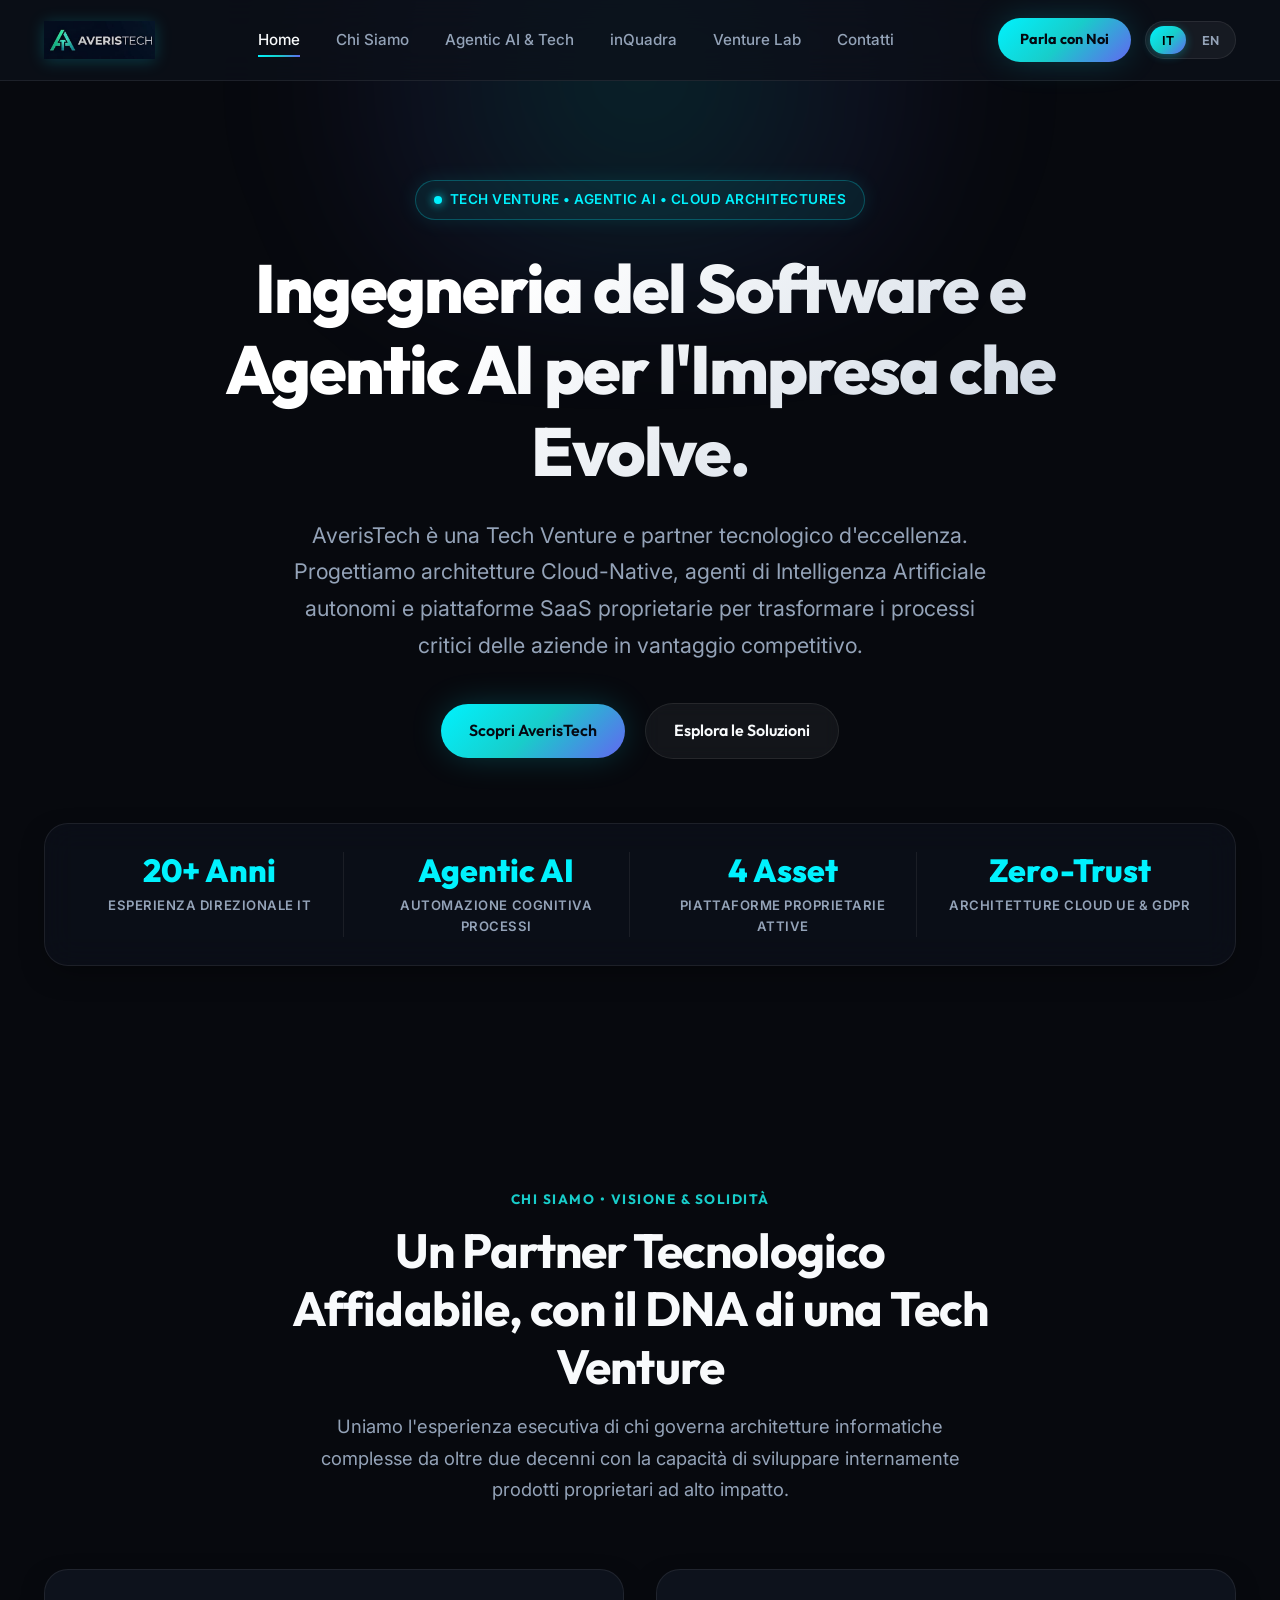
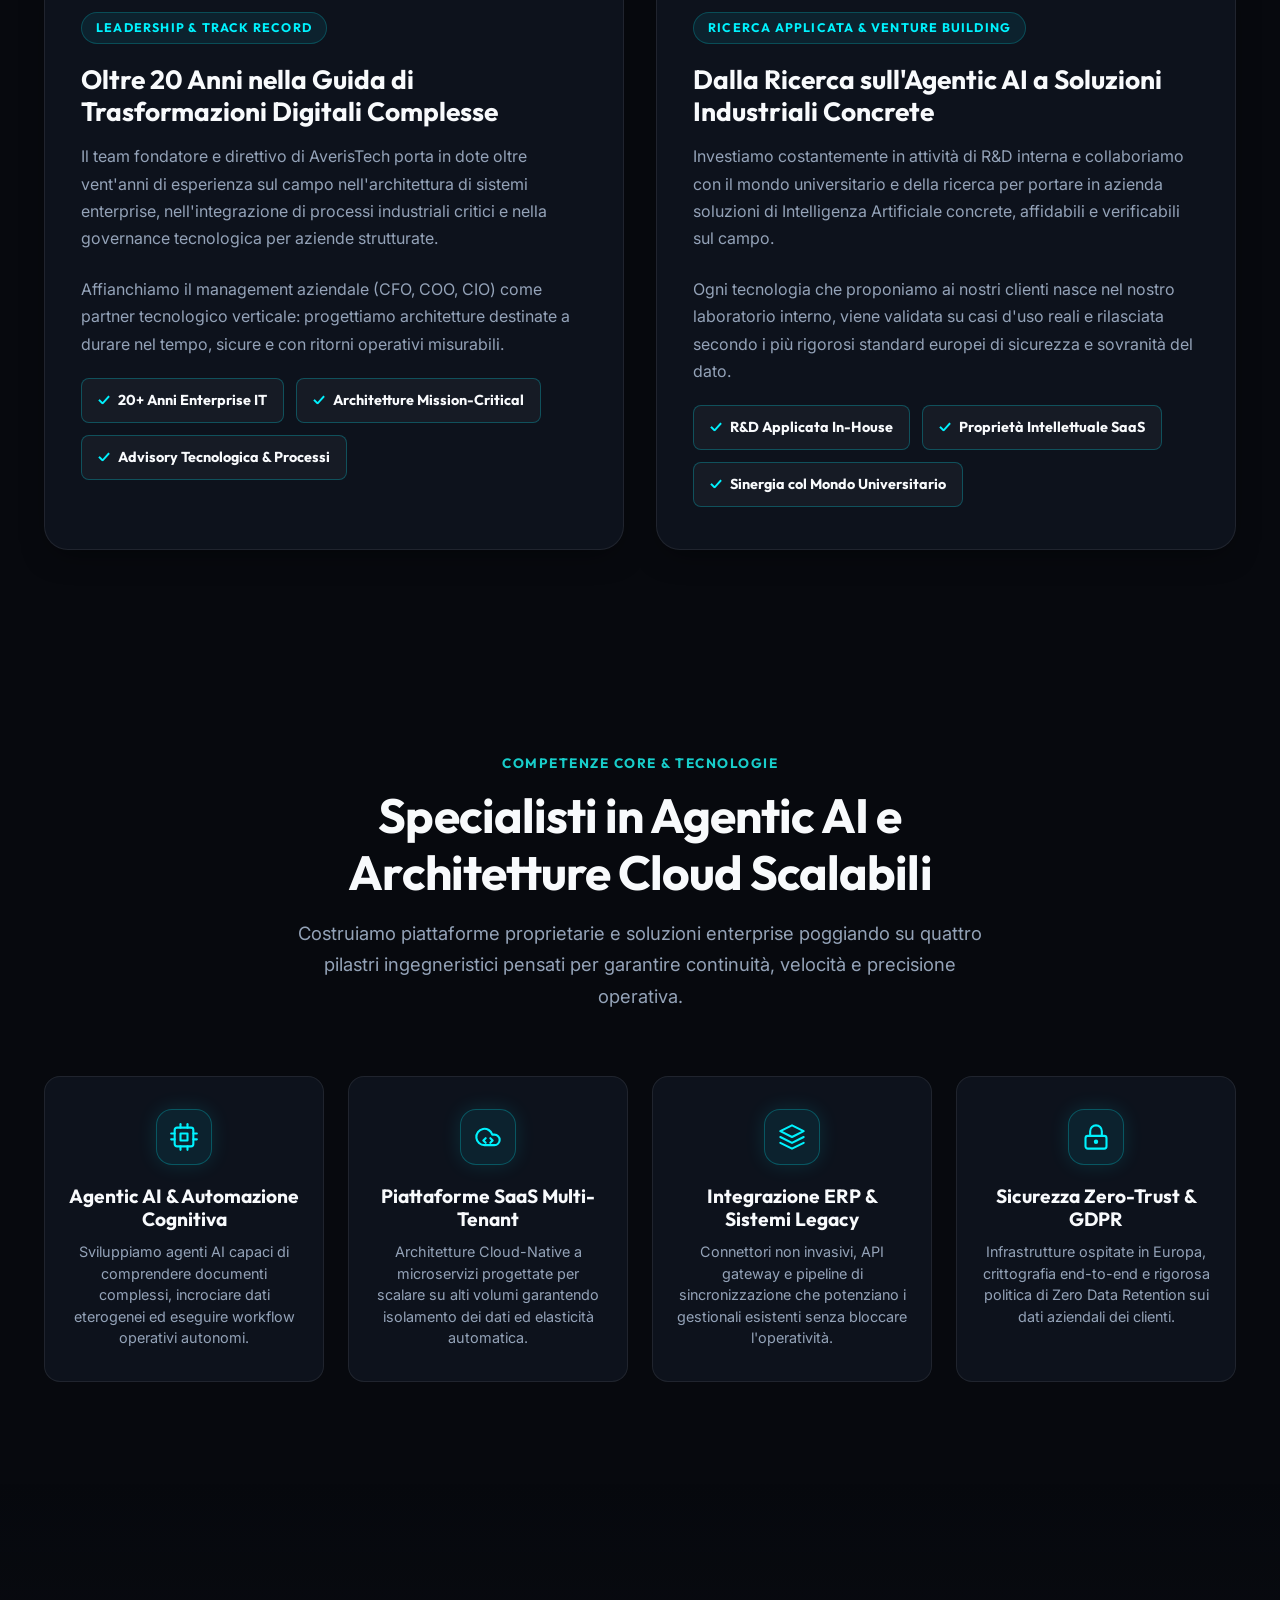
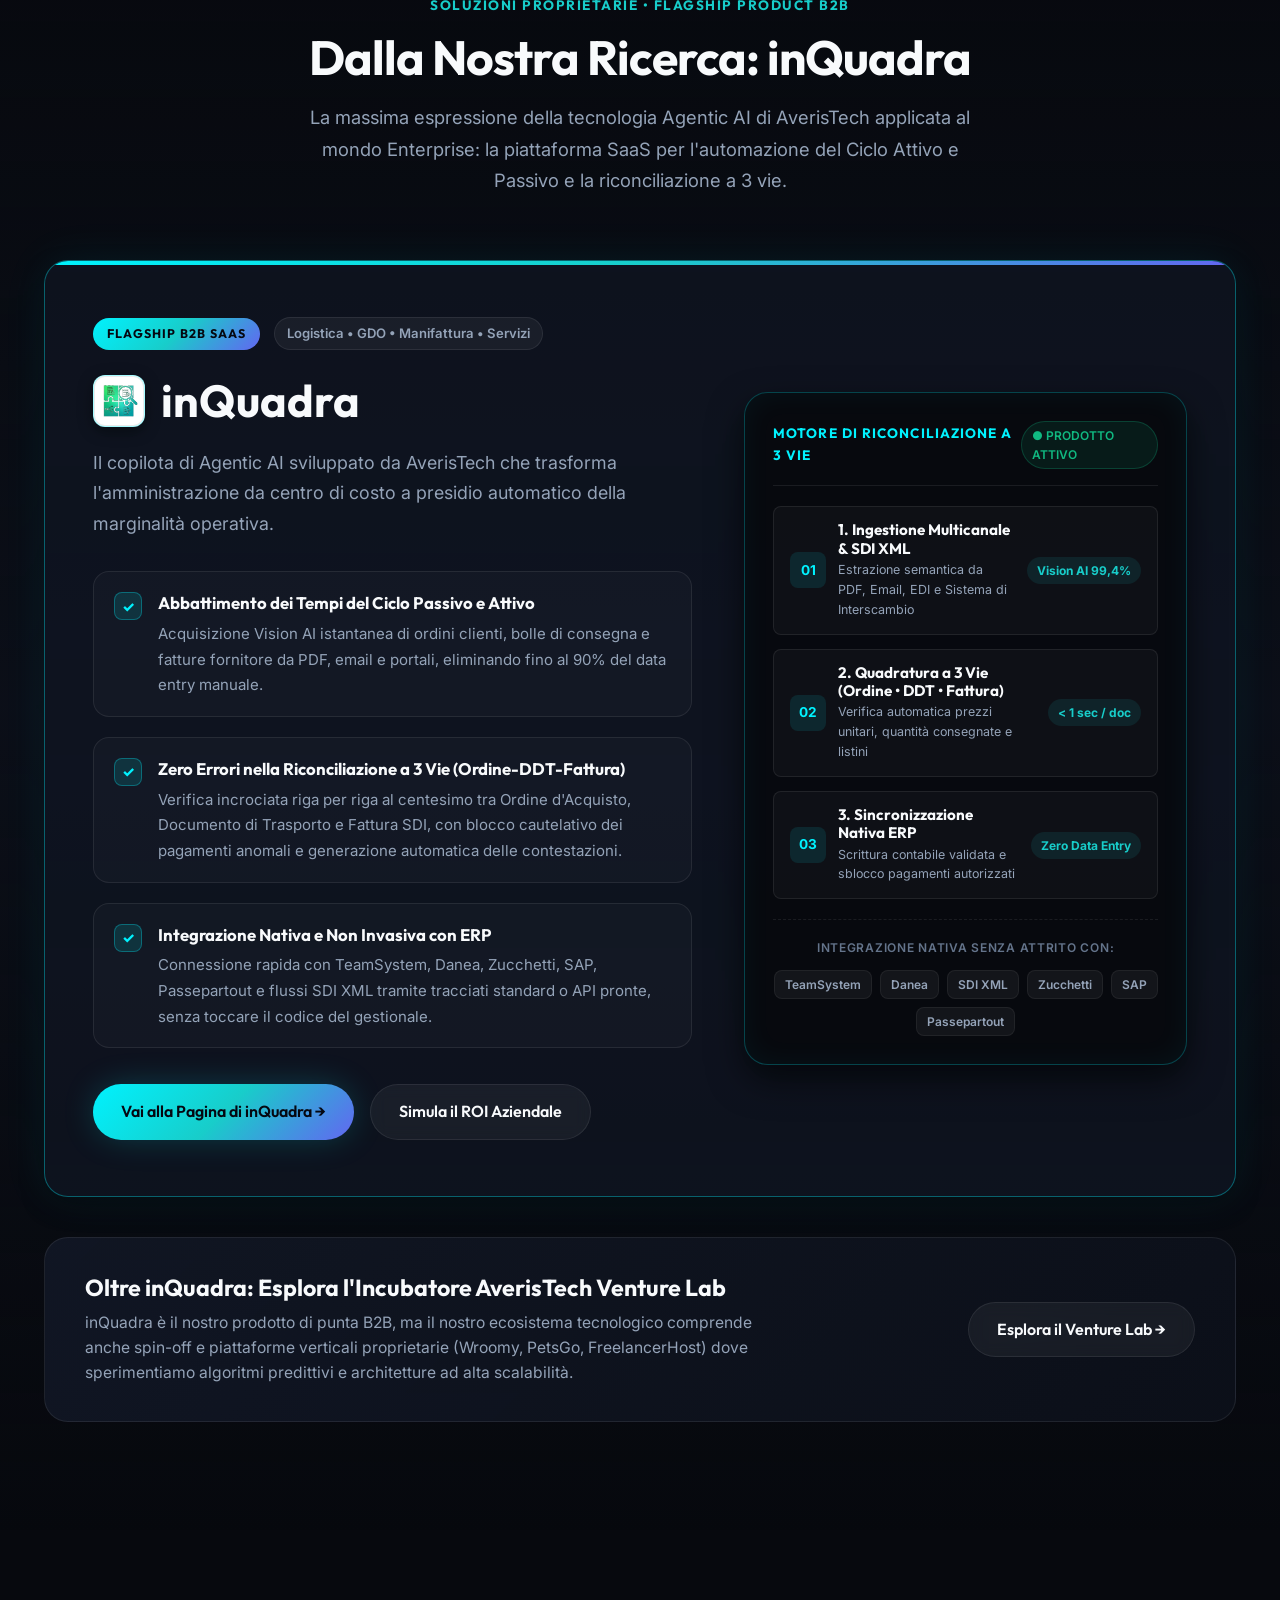
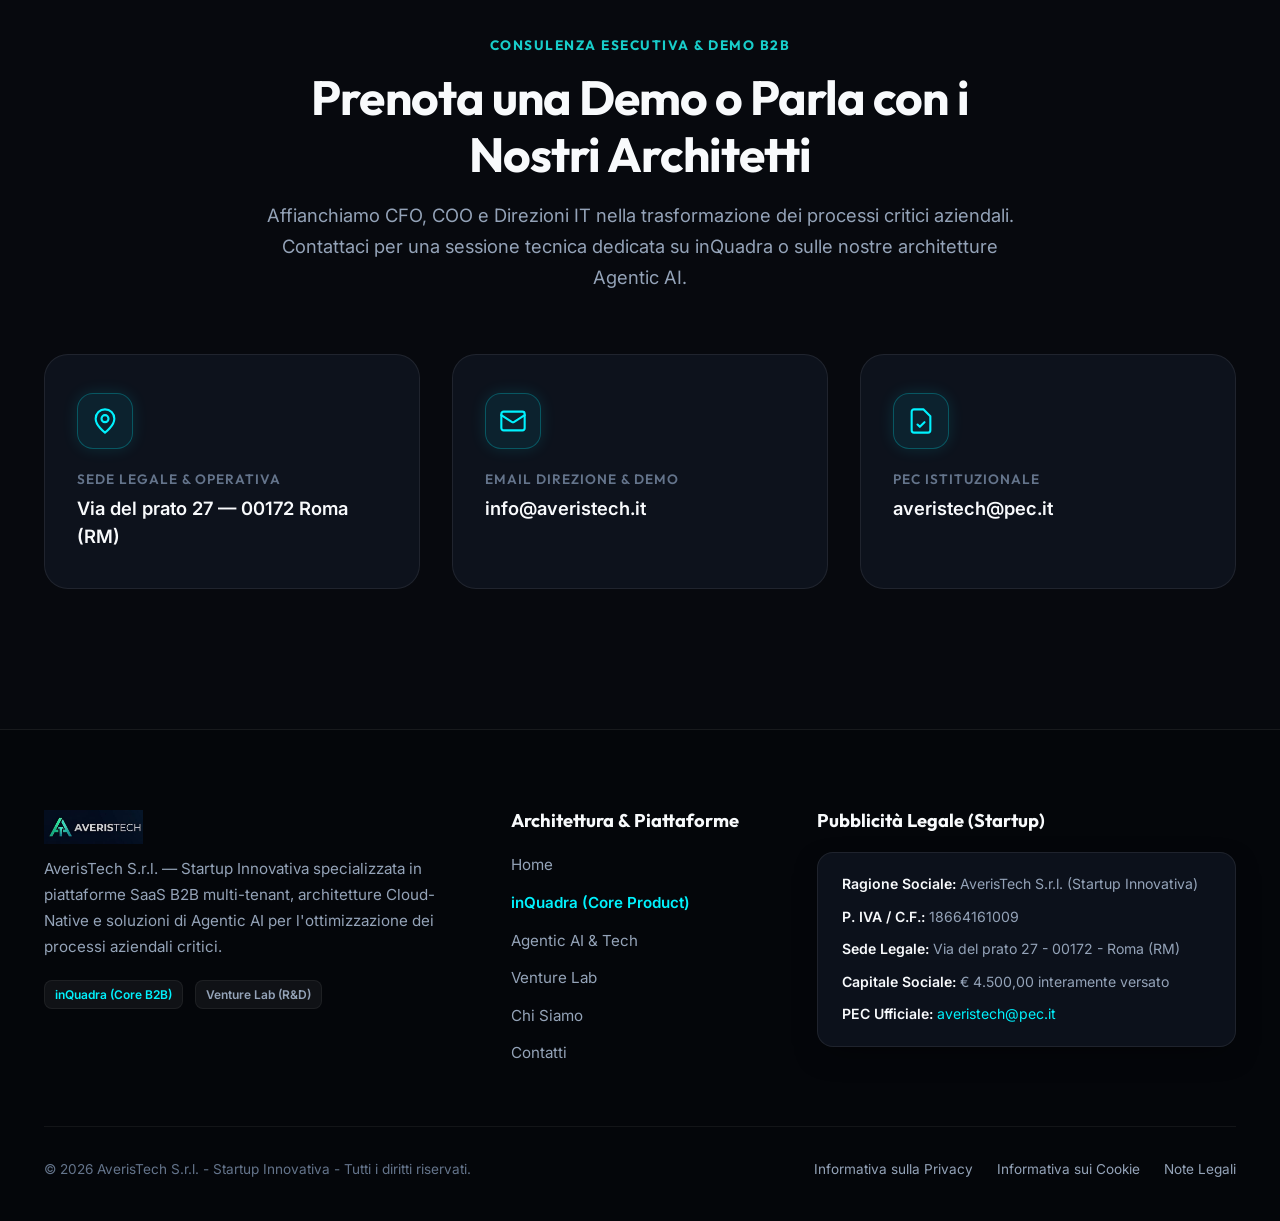
==== index.html @ 6c656a50 "feat: implement internationalization and restructure corporate homepage layout" ====
<!DOCTYPE html>
<html lang="it">

<head>
    <meta charset="UTF-8" />
    <meta name="viewport" content="width=device-width, initial-scale=1.0" />
    <title>AverisTech — Enterprise SaaS, Cloud Multi-Tenant &amp; Agentic AI</title>
    <meta name="description"
        content="AverisTech è il partner tecnologico verticale per l'Enterprise: piattaforme SaaS multi-tenant, architetture Cloud-Native e soluzioni di Agentic AI (inQuadra) per l'automazione dei processi aziendali critici in Logistica, GDO e Manifattura." />
    <meta name="keywords"
        content="AverisTech, Agentic AI, Enterprise SaaS, inQuadra, automazione ciclo passivo, riconciliazione a 3 vie, integrazione ERP TeamSystem Danea Zucchetti SAP, ricerca e sviluppo AI" />
    <meta name="author" content="AverisTech S.r.l." />
    <meta name="robots" content="index, follow" />
    <link rel="canonical" href="https://averistech.it/" />

    <!-- Favicon -->
    <link rel="icon" type="image/jpeg" href="media/logo-icon.jpeg" />

    <!-- OpenGraph Metadata -->
    <meta property="og:title" content="AverisTech — Enterprise SaaS &amp; Agentic AI per Processi Critici" />
    <meta property="og:description"
        content="Piattaforme SaaS multi-tenant e Agentic AI per CFO, COO e Direzioni Generali. Scopri inQuadra per l'automazione del ciclo attivo e passivo." />
    <meta property="og:type" content="website" />
    <meta property="og:url" content="https://averistech.it/" />
    <meta property="og:image" content="https://averistech.it/media/logo-stacked.jpeg" />

    <!-- Twitter Card Metadata -->
    <meta name="twitter:card" content="summary_large_image" />
    <meta name="twitter:title" content="AverisTech — Enterprise SaaS &amp; Agentic AI" />
    <meta name="twitter:description"
        content="Automazione dei processi critici aziendali, riconciliazione a 3 vie e architetture Cloud-Native per il mercato B2B." />
    <meta name="twitter:image" content="https://averistech.it/media/logo-stacked.jpeg" />

    <!-- JSON-LD Organization Schema (B2B Enterprise Startup Innovativa) -->
    <script type="application/ld+json">
  {
    "@context": "https://schema.org",
    "@type": "Organization",
    "name": "AverisTech S.r.l.",
    "url": "https://averistech.it",
    "logo": "https://averistech.it/media/logo-stacked.jpeg",
    "taxID": "18664161009",
    "vatID": "IT18664161009",
    "description": "Startup Innovativa specializzata in piattaforme SaaS multi-tenant, architetture cloud e Agentic AI per l'ottimizzazione dei processi aziendali critici.",
    "address": {
      "@type": "PostalAddress",
      "streetAddress": "Via del prato 27",
      "postalCode": "00172",
      "addressLocality": "Roma",
      "addressRegion": "RM",
      "addressCountry": "IT"
    },
    "hasPart": [
      {
        "@type": "SoftwareApplication",
        "name": "inQuadra",
        "applicationCategory": "BusinessApplication",
        "url": "https://averistech.it/inquadra.html",
        "description": "Piattaforma di Agentic AI per l'automazione del ciclo attivo e passivo, riconciliazione a 3 vie (Ordine-DDT-Fattura) e integrazione ERP nativa."
      },
      {
        "@type": "WebPage",
        "name": "AverisTech Venture Lab — R&D & Spin-Off",
        "url": "https://averistech.it/venture-lab.html",
        "description": "Incubatore tecnologico interno dedicato a algoritmi di Machine Learning, architetture multi-tenant e Proof of Concept verticali."
      }
    ]
  }
  </script>

    <!-- Styles -->
    <link rel="stylesheet" href="css/style.css" />
</head>

<body>
    <!-- Ambient Background Glow Blob -->
    <div class="ambient-glow" aria-hidden="true"></div>

    <!-- HEADER & NAVBAR (B2B Enterprise IA) -->
    <header class="navbar" id="navbar">
        <div class="container nav-container">
            <a href="#hero" class="logo-link" id="nav-logo-link" aria-label="AverisTech Home">
                <img src="media/logo-navbar.jpeg" alt="AverisTech Logo" class="logo-img" id="navbar-logo" />
            </a>

            <nav aria-label="Menu Principale">
                <ul class="nav-links" id="nav-links">
                    <li><a href="#hero" class="nav-link active" id="link-home" data-i18n="nav-home">Home</a></li>
                    <li><a href="#credibility" class="nav-link" id="link-company" data-i18n="nav-company">Chi Siamo</a></li>
                    <li><a href="#agentic-ai" class="nav-link" id="link-agentic" data-i18n="nav-agentic">Agentic AI &amp; Tech</a></li>
                    <li><a href="#inquadra" class="nav-link" id="link-inquadra" data-i18n="nav-inquadra">inQuadra</a></li>
                    <li><a href="venture-lab.html" class="nav-link" id="link-venture" data-i18n="nav-venture">Venture Lab</a></li>
                    <li><a href="#contact" class="nav-link" id="link-contact" data-i18n="nav-contact">Contatti</a></li>
                </ul>
            </nav>

            <div style="display: flex; align-items: center; gap: 14px;">
                <!-- Primary Navbar CTA -->
                <a href="#contact" class="btn btn-primary nav-cta-btn" id="nav-cta-demo"
                    data-i18n="nav-cta-demo">
                    Parla con Noi
                </a>

                <!-- Language Switcher (IT / EN) -->
                <div class="lang-toggle" id="lang-switcher" role="group"
                    aria-label="Selettore Lingua / Language Switcher">
                    <button type="button" class="lang-btn active" id="btn-lang-it" aria-label="Italiano">IT</button>
                    <button type="button" class="lang-btn" id="btn-lang-en" aria-label="English">EN</button>
                </div>

                <!-- Mobile Navigation Hamburger Button -->
                <button type="button" class="nav-toggle-btn" id="nav-toggle" aria-label="Apri Menu Navigazione"
                    aria-expanded="false" aria-controls="nav-links">
                    ☰
                </button>
            </div>
        </div>
    </header>

    <main>
        <!-- BLOCK 1: CORPORATE HERO (AVERISTECH = TECH VENTURE & PARTNER TECNOLOGICO) -->
        <section class="hero" id="hero" aria-labelledby="hero-heading">
            <div class="container">
                <div class="hero-content">
                    <div class="hero-badge" id="hero-badge-pill">
                        <span class="badge-dot" aria-hidden="true"></span>
                        <span class="hero-badge-text" data-i18n="hero-badge">Tech Venture • Agentic AI • Cloud Architectures</span>
                    </div>

                    <h1 class="hero-title" id="hero-heading" data-i18n="hero-title">
                        Ingegneria del Software e Agentic AI per l'Impresa che Evolve.
                    </h1>

                    <p class="hero-subtitle" id="hero-subtext" data-i18n="hero-subtitle">
                        AverisTech è una Tech Venture e partner tecnologico d'eccellenza. Progettiamo architetture
                        Cloud-Native, agenti di Intelligenza Artificiale autonomi e piattaforme SaaS proprietarie per
                        trasformare i processi critici delle aziende in vantaggio competitivo.
                    </p>

                    <div class="hero-actions" id="hero-cta-group">
                        <a href="#credibility" class="btn btn-primary" id="cta-explore" data-i18n="hero-btn-primary">
                            Scopri AverisTech
                        </a>
                        <a href="#inquadra" class="btn btn-secondary" id="cta-approach" data-i18n="hero-btn-secondary">
                            Esplora le Soluzioni
                        </a>
                    </div>
                </div>

                <!-- Corporate Credibility Strip (AverisTech Identity, not single product) -->
                <div class="exec-kpi-strip" aria-label="Indicatori Chiave AverisTech">
                    <div class="exec-kpi-item">
                        <span class="exec-kpi-val" data-i18n="kpi-1-val">20+ Anni</span>
                        <span class="exec-kpi-label" data-i18n="kpi-1-label">Esperienza Direzionale IT</span>
                    </div>
                    <div class="exec-kpi-item">
                        <span class="exec-kpi-val" data-i18n="kpi-2-val">Agentic AI</span>
                        <span class="exec-kpi-label" data-i18n="kpi-2-label">Automazione Cognitiva Processi</span>
                    </div>
                    <div class="exec-kpi-item">
                        <span class="exec-kpi-val" data-i18n="kpi-3-val">4 Asset</span>
                        <span class="exec-kpi-label" data-i18n="kpi-3-label">Piattaforme Proprietarie Attive</span>
                    </div>
                    <div class="exec-kpi-item">
                        <span class="exec-kpi-val" data-i18n="kpi-4-val">Zero-Trust</span>
                        <span class="exec-kpi-label" data-i18n="kpi-4-label">Architetture Cloud UE &amp; GDPR</span>
                    </div>
                </div>
            </div>
        </section>

        <!-- BLOCK 2: IDENTITÀ CORPORATE & TRACK RECORD (AVERISTECH PARTNER TECNOLOGICO) -->
        <section class="credibility-section" id="credibility" aria-labelledby="credibility-heading">
            <div class="container">
                <div class="section-header">
                    <span class="section-tag" data-i18n="cred-tag">Chi Siamo • Visione &amp; Solidità</span>
                    <h2 id="credibility-heading" class="section-title" data-i18n="cred-title">
                        Un Partner Tecnologico Affidabile, con il DNA di una Tech Venture
                    </h2>
                    <p class="section-desc" data-i18n="cred-desc">
                        Uniamo l'esperienza esecutiva di chi governa architetture informatiche complesse da oltre due
                        decenni con la capacità di sviluppare internamente prodotti proprietari ad alto impatto.
                    </p>
                </div>

                <div class="credibility-grid" style="margin-bottom: 0;">
                    <!-- Card 1: 20+ Years Track Record -->
                    <article class="credibility-card" id="cred-card-track-record">
                        <span class="credibility-eyebrow" data-i18n="cred-c1-eyebrow">Leadership &amp; Track Record</span>
                        <h3 data-i18n="cred-c1-title">Oltre 20 Anni nella Guida di Trasformazioni Digitali Complesse</h3>
                        <p data-i18n="cred-c1-p1">
                            Il team fondatore e direttivo di AverisTech porta in dote oltre vent'anni di esperienza sul
                            campo nell'architettura di sistemi enterprise, nell'integrazione di processi industriali
                            critici e nella governance tecnologica per aziende strutturate.
                        </p>
                        <p data-i18n="cred-c1-p2" style="margin-bottom: 0;">
                            Affianchiamo il management aziendale (CFO, COO, CIO) come partner tecnologico verticale:
                            progettiamo architetture destinate a durare nel tempo, sicure e con ritorni operativi
                            misurabili.
                        </p>
                        <div class="partner-badges-row">
                            <div class="partner-institution-pill"><span>✓</span> 20+ Anni Enterprise IT</div>
                            <div class="partner-institution-pill"><span>✓</span> Architetture Mission-Critical</div>
                            <div class="partner-institution-pill"><span>✓</span> Advisory Tecnologica &amp; Processi</div>
                        </div>
                    </article>

                    <!-- Card 2: Applied R&D & Venture Building -->
                    <article class="credibility-card" id="cred-card-academic">
                        <span class="credibility-eyebrow" data-i18n="cred-c2-eyebrow">Ricerca Applicata &amp; Venture Building</span>
                        <h3 data-i18n="cred-c2-title">Dalla Ricerca sull'Agentic AI a Soluzioni Industriali Concrete</h3>
                        <p data-i18n="cred-c2-p1">
                            Investiamo costantemente in attività di R&amp;D interna e collaboriamo con il mondo
                            universitario e della ricerca per portare in azienda soluzioni di Intelligenza Artificiale
                            concrete, affidabili e verificabili sul campo.
                        </p>
                        <p data-i18n="cred-c2-p2" style="margin-bottom: 0;">
                            Ogni tecnologia che proponiamo ai nostri clienti nasce nel nostro laboratorio interno, viene
                            validata su casi d'uso reali e rilasciata secondo i più rigorosi standard europei di
                            sicurezza e sovranità del dato.
                        </p>
                        <div class="partner-badges-row" aria-label="Pilastri di Ricerca e Sviluppo">
                            <div class="partner-institution-pill"><span>✓</span> R&amp;D Applicata In-House</div>
                            <div class="partner-institution-pill"><span>✓</span> Proprietà Intellettuale SaaS</div>
                            <div class="partner-institution-pill"><span>✓</span> Sinergia col Mondo Universitario</div>
                        </div>
                    </article>
                </div>
            </div>
        </section>

        <!-- BLOCK 3: COMPETENZE & AGENTIC AI (COSA SAPPIAMO FARE) -->
        <section class="innovation" id="agentic-ai" aria-labelledby="innov-heading">
            <div class="container">
                <div class="section-header">
                    <span class="section-tag" data-i18n="innov-tag">Competenze Core &amp; Tecnologie</span>
                    <h2 id="innov-heading" class="section-title" data-i18n="innov-title">
                        Specialisti in Agentic AI e Architetture Cloud Scalabili
                    </h2>
                    <p class="section-desc" data-i18n="innov-desc">
                        Costruiamo piattaforme proprietarie e soluzioni enterprise poggiando su quattro pilastri
                        ingegneristici pensati per garantire continuità, velocità e precisione operativa.
                    </p>
                </div>

                <div class="innovation-grid">
                    <article class="tech-item" id="tech-card-1">
                        <span class="tech-icon" aria-hidden="true">
                            <svg xmlns="http://www.w3.org/2000/svg" viewBox="0 0 24 24" fill="none"
                                stroke="currentColor" stroke-linecap="round" stroke-linejoin="round">
                                <rect x="4" y="4" width="16" height="16" rx="2" ry="2" />
                                <rect x="9" y="9" width="6" height="6" />
                                <path d="M9 1v3" />
                                <path d="M15 1v3" />
                                <path d="M9 20v3" />
                                <path d="M15 20v3" />
                                <path d="M20 9h3" />
                                <path d="M20 14h3" />
                                <path d="M1 9h3" />
                                <path d="M1 14h3" />
                            </svg>
                        </span>
                        <h3 data-i18n="tech-2-title">Agentic AI &amp; Automazione Cognitiva</h3>
                        <p data-i18n="tech-2-desc">Sviluppiamo agenti AI capaci di comprendere documenti complessi,
                            incrociare dati eterogenei ed eseguire workflow operativi autonomi.</p>
                    </article>

                    <article class="tech-item" id="tech-card-2">
                        <span class="tech-icon" aria-hidden="true">
                            <svg xmlns="http://www.w3.org/2000/svg" viewBox="0 0 24 24" fill="none"
                                stroke="currentColor" stroke-linecap="round" stroke-linejoin="round">
                                <path d="M17.5 19H9a7 7 0 1 1 6.71-9h1.79a4.5 4.5 0 1 1 0 9Z" />
                                <path d="m10 13-2 2 2 2" />
                                <path d="m14 17 2-2-2-2" />
                            </svg>
                        </span>
                        <h3 data-i18n="tech-1-title">Piattaforme SaaS Multi-Tenant</h3>
                        <p data-i18n="tech-1-desc">Architetture Cloud-Native a microservizi progettate per scalare su
                            alti volumi garantendo isolamento dei dati ed elasticità automatica.</p>
                    </article>

                    <article class="tech-item" id="tech-card-3">
                        <span class="tech-icon" aria-hidden="true">
                            <svg xmlns="http://www.w3.org/2000/svg" viewBox="0 0 24 24" fill="none"
                                stroke="currentColor" stroke-linecap="round" stroke-linejoin="round">
                                <polygon points="12 2 2 7 12 12 22 7 12 2" />
                                <polyline points="2 17 12 22 22 17" />
                                <polyline points="2 12 12 17 22 12" />
                            </svg>
                        </span>
                        <h3 data-i18n="tech-3-title">Integrazione ERP &amp; Sistemi Legacy</h3>
                        <p data-i18n="tech-3-desc">Connettori non invasivi, API gateway e pipeline di sincronizzazione
                            che potenziano i gestionali esistenti senza bloccare l'operatività.</p>
                    </article>

                    <article class="tech-item" id="tech-card-4">
                        <span class="tech-icon" aria-hidden="true">
                            <svg xmlns="http://www.w3.org/2000/svg" viewBox="0 0 24 24" fill="none"
                                stroke="currentColor" stroke-linecap="round" stroke-linejoin="round">
                                <rect width="18" height="11" x="3" y="11" rx="2" ry="2" />
                                <path d="M7 11V7a5 5 0 0 1 10 0v4" />
                                <circle cx="12" cy="16" r="1" />
                            </svg>
                        </span>
                        <h3 data-i18n="tech-4-title">Sicurezza Zero-Trust &amp; GDPR</h3>
                        <p data-i18n="tech-4-desc">Infrastrutture ospitate in Europa, crittografia end-to-end e
                            rigorosa politica di Zero Data Retention sui dati aziendali dei clienti.</p>
                    </article>
                </div>
            </div>
        </section>

        <!-- BLOCK 4: LE NOSTRE SOLUZIONI — INQUADRA (FLAGSHIP B2B) + VENTURE LAB -->
        <section class="core-product-section" id="inquadra" aria-labelledby="core-product-heading">
            <div class="container">
                <div class="section-header">
                    <span class="section-tag" data-i18n="core-tag">Soluzioni Proprietarie • Flagship Product B2B</span>
                    <h2 id="core-product-heading" class="section-title" data-i18n="core-title">
                        Dalla Nostra Ricerca: inQuadra
                    </h2>
                    <p class="section-desc" data-i18n="core-desc">
                        La massima espressione della tecnologia Agentic AI di AverisTech applicata al mondo Enterprise:
                        la piattaforma SaaS per l'automazione del Ciclo Attivo e Passivo e la riconciliazione a 3 vie.
                    </p>
                </div>

                <div class="core-product-monolith">
                    <!-- Left Column: Strategic B2B Value Proposition -->
                    <div>
                        <div class="core-product-badge-row">
                            <span class="core-product-pill" data-i18n="core-pill-badge">Flagship B2B SaaS</span>
                            <span class="core-product-sector-tag" data-i18n="core-sector-badge">Logistica • GDO • Manifattura • Servizi</span>
                        </div>

                        <h3 class="core-product-heading">
                            <span class="project-logo-badge"
                                style="background: #ffffff; border: 1px solid rgba(0, 242, 254, 0.35);">
                                <img src="media/inquadra-logo-transparent.png" alt="inQuadra Logo"
                                    class="project-badge-img" />
                            </span>
                            <span>inQuadra</span>
                        </h3>

                        <p class="core-product-lead" data-i18n="core-lead">
                            Il copilota di Agentic AI sviluppato da AverisTech che trasforma l'amministrazione da
                            centro di costo a presidio automatico della marginalità operativa.
                        </p>

                        <div class="core-pillars-list">
                            <div class="core-pillar-item">
                                <span class="core-pillar-check" aria-hidden="true">✓</span>
                                <div class="core-pillar-text">
                                    <strong data-i18n="core-p1-title">Abbattimento dei Tempi del Ciclo Passivo e Attivo</strong>
                                    <span data-i18n="core-p1-desc">Acquisizione Vision AI istantanea di ordini clienti,
                                        bolle di consegna e fatture fornitore da PDF, email e portali, eliminando fino
                                        al 90% del data entry manuale.</span>
                                </div>
                            </div>

                            <div class="core-pillar-item">
                                <span class="core-pillar-check" aria-hidden="true">✓</span>
                                <div class="core-pillar-text">
                                    <strong data-i18n="core-p2-title">Zero Errori nella Riconciliazione a 3 Vie (Ordine-DDT-Fattura)</strong>
                                    <span data-i18n="core-p2-desc">Verifica incrociata riga per riga al centesimo tra
                                        Ordine d'Acquisto, Documento di Trasporto e Fattura SDI, con blocco cautelativo
                                        dei pagamenti anomali e generazione automatica delle contestazioni.</span>
                                </div>
                            </div>

                            <div class="core-pillar-item">
                                <span class="core-pillar-check" aria-hidden="true">✓</span>
                                <div class="core-pillar-text">
                                    <strong data-i18n="core-p3-title">Integrazione Nativa e Non Invasiva con ERP</strong>
                                    <span data-i18n="core-p3-desc">Connessione rapida con TeamSystem, Danea, Zucchetti,
                                        SAP, Passepartout e flussi SDI XML tramite tracciati standard o API pronte,
                                        senza toccare il codice del gestionale.</span>
                                </div>
                            </div>
                        </div>

                        <div style="display: flex; gap: 16px; flex-wrap: wrap;">
                            <a href="inquadra.html" class="btn btn-primary" data-i18n="core-cta-primary">
                                Vai alla Pagina di inQuadra →
                            </a>
                            <a href="inquadra.html#calculator" class="btn btn-secondary" data-i18n="core-cta-roi">
                                Simula il ROI Aziendale
                            </a>
                        </div>
                    </div>

                    <!-- Right Column: Architectural Pipeline Visual -->
                    <div class="core-arch-panel" aria-label="Architettura Operativa inQuadra">
                        <div class="core-arch-header">
                            <span class="core-arch-title" data-i18n="core-arch-header">MOTORE DI RICONCILIAZIONE A 3 VIE</span>
                            <span class="core-arch-status" data-i18n="core-arch-live">● PRODOTTO ATTIVO</span>
                        </div>

                        <div class="core-arch-flow">
                            <div class="core-arch-node">
                                <div class="core-arch-node-left">
                                    <div class="core-arch-node-icon">01</div>
                                    <div class="core-arch-node-info">
                                        <h4 data-i18n="core-arch-n1-title">1. Ingestione Multicanale &amp; SDI XML</h4>
                                        <p data-i18n="core-arch-n1-desc">Estrazione semantica da PDF, Email, EDI e Sistema di Interscambio</p>
                                    </div>
                                </div>
                                <span class="core-arch-node-badge" data-i18n="core-arch-n1-badge">Vision AI 99,4%</span>
                            </div>

                            <div class="core-arch-node">
                                <div class="core-arch-node-left">
                                    <div class="core-arch-node-icon">02</div>
                                    <div class="core-arch-node-info">
                                        <h4 data-i18n="core-arch-n2-title">2. Quadratura a 3 Vie (Ordine • DDT • Fattura)</h4>
                                        <p data-i18n="core-arch-n2-desc">Verifica automatica prezzi unitari, quantità consegnate e listini</p>
                                    </div>
                                </div>
                                <span class="core-arch-node-badge" data-i18n="core-arch-n2-badge">&lt; 1 sec / doc</span>
                            </div>

                            <div class="core-arch-node">
                                <div class="core-arch-node-left">
                                    <div class="core-arch-node-icon">03</div>
                                    <div class="core-arch-node-info">
                                        <h4 data-i18n="core-arch-n3-title">3. Sincronizzazione Nativa ERP</h4>
                                        <p data-i18n="core-arch-n3-desc">Scrittura contabile validata e sblocco pagamenti autorizzati</p>
                                    </div>
                                </div>
                                <span class="core-arch-node-badge" data-i18n="core-arch-n3-badge">Zero Data Entry</span>
                            </div>
                        </div>

                        <div class="core-arch-erp-box">
                            <span class="core-arch-erp-label" data-i18n="core-arch-erp-label">Integrazione nativa senza attrito con:</span>
                            <div class="core-arch-erp-tags">
                                <span class="tag">TeamSystem</span>
                                <span class="tag">Danea</span>
                                <span class="tag">SDI XML</span>
                                <span class="tag">Zucchetti</span>
                                <span class="tag">SAP</span>
                                <span class="tag">Passepartout</span>
                            </div>
                        </div>
                    </div>
                </div>

                <!-- Venture Lab Institutional Callout right below Flagship Product -->
                <div class="venture-teaser-banner" style="margin-top: 40px;">
                    <div class="venture-teaser-text">
                        <h3 data-i18n="cred-venture-title">Oltre inQuadra: Esplora l'Incubatore AverisTech Venture Lab</h3>
                        <p data-i18n="cred-venture-desc">
                            inQuadra è il nostro prodotto di punta B2B, ma il nostro ecosistema tecnologico comprende
                            anche spin-off e piattaforme verticali proprietarie (Wroomy, PetsGo, FreelancerHost) dove
                            sperimentiamo algoritmi predittivi e architetture ad alta scalabilità.
                        </p>
                    </div>
                    <a href="venture-lab.html" class="btn btn-secondary" data-i18n="cred-venture-btn">
                        Esplora il Venture Lab →
                    </a>
                </div>
            </div>
        </section>

        <!-- BLOCK 5: CONTACT & EXECUTIVE DEMO SECTION -->
        <section class="contact" id="contact" aria-labelledby="contact-heading">
            <div class="container">
                <div class="section-header" style="max-width: 760px; margin: 0 auto 60px; text-align: center;">
                    <span class="section-tag" data-i18n="contact-tag">Consulenza Esecutiva &amp; Demo B2B</span>
                    <h2 id="contact-heading" class="section-title" data-i18n="contact-title"
                        style="text-align: center;">
                        Prenota una Demo o Parla con i Nostri Architetti
                    </h2>
                    <p class="section-subtitle" data-i18n="contact-desc"
                        style="margin: 0 auto; color: var(--text-muted); font-size: 1.15rem; line-height: 1.7;">
                        Affianchiamo CFO, COO e Direzioni IT nella trasformazione dei processi critici aziendali.
                        Contattaci per una sessione tecnica dedicata su inQuadra o sulle nostre architetture Agentic AI.
                    </p>
                </div>

                <div class="contact-references-grid">
                    <div class="contact-item" id="contact-item-location">
                        <div class="contact-icon" aria-hidden="true">
                            <svg xmlns="http://www.w3.org/2000/svg" viewBox="0 0 24 24" fill="none"
                                stroke="currentColor" stroke-linecap="round" stroke-linejoin="round">
                                <path d="M20 10c0 6-8 12-8 12s-8-6-8-12a8 8 0 0 1 16 0Z" />
                                <circle cx="12" cy="10" r="3" />
                            </svg>
                        </div>
                        <div class="contact-item-text">
                            <h3 data-i18n="contact-location-label">Sede Legale &amp; Operativa</h3>
                            <p data-i18n="contact-location-val">Via del prato 27 — 00172 Roma (RM)</p>
                        </div>
                    </div>

                    <div class="contact-item" id="contact-item-email">
                        <div class="contact-icon" aria-hidden="true">
                            <svg xmlns="http://www.w3.org/2000/svg" viewBox="0 0 24 24" fill="none"
                                stroke="currentColor" stroke-linecap="round" stroke-linejoin="round">
                                <rect width="20" height="16" x="2" y="4" rx="2" />
                                <path d="m22 7-8.97 5.7a1.94 1.94 0 0 1-2.06 0L2 7" />
                            </svg>
                        </div>
                        <div class="contact-item-text">
                            <h3 data-i18n="contact-email-label">Email Direzione &amp; Demo</h3>
                            <a href="mailto:info@averistech.it" id="link-email-info">info@averistech.it</a>
                        </div>
                    </div>

                    <div class="contact-item" id="contact-item-pec">
                        <div class="contact-icon" aria-hidden="true">
                            <svg xmlns="http://www.w3.org/2000/svg" viewBox="0 0 24 24" fill="none"
                                stroke="currentColor" stroke-linecap="round" stroke-linejoin="round">
                                <path d="M14 2H6a2 2 0 0 0-2 2v16a2 2 0 0 0 2 2h12a2 2 0 0 0 2-2V8l-6-6z" />
                                <path d="m9 15 2 2 4-4" />
                            </svg>
                        </div>
                        <div class="contact-item-text">
                            <h3 data-i18n="contact-pec-label">PEC Istituzionale</h3>
                            <a href="mailto:averistech@pec.it" id="link-email-pec">averistech@pec.it</a>
                        </div>
                    </div>
                </div>
            </div>
        </section>
    </main>

    <!-- FOOTER -->
    <footer class="footer" id="footer">
        <div class="container">
            <div class="footer-grid">
                <!-- Brand / Short About -->
                <div class="footer-brand" id="footer-col-brand">
                    <img src="media/logo-navbar.jpeg" alt="AverisTech Logo"
                        style="height: 34px; margin-bottom: 12px;" />
                    <p data-i18n="footer-about-short">
                        AverisTech S.r.l. — Startup Innovativa specializzata in piattaforme SaaS B2B multi-tenant,
                        architetture Cloud-Native e soluzioni di Agentic AI per l'ottimizzazione dei processi aziendali
                        critici.
                    </p>
                    <div style="display: flex; gap: 12px; flex-wrap: wrap;">
                        <a href="inquadra.html" class="tag"
                            style="text-decoration: none; color: var(--accent-cyan); font-weight: 600;">inQuadra (Core B2B)</a>
                        <a href="venture-lab.html" class="tag"
                            style="text-decoration: none; color: var(--text-muted);">Venture Lab (R&amp;D)</a>
                    </div>
                </div>

                <!-- Quick Links -->
                <div id="footer-col-links">
                    <h2 class="footer-heading" data-i18n="footer-heading-links">Architettura &amp; Piattaforme</h2>
                    <ul class="footer-links">
                        <li><a href="#hero" data-i18n="nav-home">Home</a></li>
                        <li><a href="inquadra.html" style="color: var(--accent-cyan); font-weight: 600;">inQuadra (Core Product)</a></li>
                        <li><a href="#agentic-ai" data-i18n="nav-agentic">Agentic AI</a></li>
                        <li><a href="venture-lab.html" data-i18n="nav-venture">Venture Lab</a></li>
                        <li><a href="#credibility" data-i18n="nav-company">Azienda &amp; Partner</a></li>
                        <li><a href="#contact" data-i18n="nav-contact">Contatti</a></li>
                    </ul>
                </div>

                <!-- Legal Disclosures (Startup Innovativa) -->
                <div id="footer-col-legal">
                    <h2 class="footer-heading" data-i18n="footer-heading-legal">Pubblicità Legale (Startup)</h2>
                    <div class="legal-box" id="legal-placeholders-box">
                        <p>
                            <span class="legal-highlight" data-i18n="footer-company-label">Ragione Sociale: </span>
                            <span data-i18n="footer-company-val">AverisTech S.r.l. (Startup Innovativa)</span>
                        </p>
                        <p>
                            <span class="legal-highlight" data-i18n="footer-piva-label">P. IVA / C.F.: </span>
                            <span data-i18n="footer-piva-val">18664161009</span>
                        </p>
                        <p>
                            <span class="legal-highlight" data-i18n="footer-rea-label">Sede Legale: </span>
                            <span data-i18n="footer-rea-val">Via del prato 27 - 00172 - Roma (RM)</span>
                        </p>
                        <p>
                            <span class="legal-highlight" data-i18n="footer-capitale-label">Capitale Sociale: </span>
                            <span data-i18n="footer-capitale-val">€ 4.500,00 interamente versato</span>
                        </p>
                        <p>
                            <span class="legal-highlight" data-i18n="footer-pec-label">PEC Ufficiale: </span>
                            <a href="mailto:averistech@pec.it"
                                style="color: var(--accent-cyan); text-decoration: none;">averistech@pec.it</a>
                        </p>
                    </div>
                </div>
            </div>

            <div class="footer-bottom">
                <p id="footer-copy-text" data-i18n="footer-copy">
                    © 2026 AverisTech S.r.l. - Startup Innovativa - Tutti i diritti riservati.
                </p>
                <div style="display: flex; gap: 24px;">
                    <a href="privacy.html" id="link-privacy" data-i18n="footer-privacy"
                        style="color: var(--text-muted); text-decoration: none;">Informativa sulla Privacy</a>
                    <a href="cookie.html" id="link-cookie" data-i18n="footer-cookie"
                        style="color: var(--text-muted); text-decoration: none;">Informativa sui Cookie</a>
                    <a href="legal.html" id="link-terms" data-i18n="footer-terms"
                        style="color: var(--text-muted); text-decoration: none;">Note Legali</a>
                </div>
            </div>
        </div>
    </footer>

    <!-- Toast Notification -->
    <div class="toast-notification" id="toast-notification" role="status" aria-live="polite">
        <span class="toast-icon" aria-hidden="true">✓</span>
        <span id="toast-message" data-i18n="form-success">Messaggio inviato con successo! Ti risponderemo a
            breve.</span>
    </div>

    <!-- Scripts -->
    <script src="js/i18n.js"></script>
    <script src="js/main.js"></script>
</body>

</html>
---- css/style.css ----
@import url('https://fonts.googleapis.com/css2?family=Inter:wght@300;400;500;600;700&family=Outfit:wght@400;500;600;700;800;900&display=swap');

:root {
  /* Curated Premium Dark Mode Palette */
  --bg-main: #07090e;
  --bg-surface: #0c101a;
  --bg-card: rgba(18, 24, 38, 0.65);
  --bg-card-hover: rgba(26, 36, 56, 0.85);
  --bg-glass: rgba(12, 16, 26, 0.75);
  --border-glass: rgba(255, 255, 255, 0.08);
  --border-glow: rgba(0, 242, 254, 0.35);

  /* Brand Accents (Cyan / Teal / Violet / Indigo) */
  --accent-cyan: #00f2fe;
  --accent-teal: #18cdca;
  --accent-blue: #3b82f6;
  --accent-violet: #8b5cf6;
  --accent-indigo: #6366f1;
  --gradient-brand: linear-gradient(135deg, #00f2fe 0%, #18cdca 50%, #6366f1 100%);
  --gradient-card: linear-gradient(145deg, rgba(255, 255, 255, 0.04) 0%, rgba(255, 255, 255, 0.01) 100%);

  /* Typography Colors */
  --text-main: #f8fafc;
  --text-muted: #94a3b8;
  --text-dim: #64748b;

  /* Layout & Shadows */
  --radius-sm: 8px;
  --radius-md: 16px;
  --radius-lg: 24px;
  --radius-full: 9999px;
  --shadow-glow: 0 0 35px -5px rgba(0, 242, 254, 0.25);
  --shadow-card: 0 10px 30px -10px rgba(0, 0, 0, 0.5);
  --shadow-nav: 0 4px 30px rgba(0, 0, 0, 0.5);

  /* Transitions */
  --transition-fast: 0.2s cubic-bezier(0.16, 1, 0.3, 1);
  --transition-smooth: 0.35s cubic-bezier(0.16, 1, 0.3, 1);
}

/* RESET & BASE */
*, *::before, *::after {
  box-sizing: border-box;
  margin: 0;
  padding: 0;
}

html {
  scroll-behavior: smooth;
  font-size: 16px;
}

body {
  font-family: 'Inter', -apple-system, BlinkMacSystemFont, "Segoe UI", Roboto, sans-serif;
  background-color: var(--bg-main);
  color: var(--text-main);
  line-height: 1.6;
  overflow-x: hidden;
  position: relative;
  min-height: 100vh;
}

/* TYPOGRAPHY */
h1, h2, h3, h4, h5, h6 {
  font-family: 'Outfit', sans-serif;
  font-weight: 700;
  line-height: 1.2;
  color: var(--text-main);
}

a {
  color: inherit;
  text-decoration: none;
  transition: color var(--transition-fast);
}

ul {
  list-style: none;
}

img {
  max-width: 100%;
  height: auto;
  display: block;
}

.container {
  width: 100%;
  max-width: 1240px;
  margin: 0 auto;
  padding: 0 24px;
}

/* AMBIENT BACKGROUND GLOW */
.ambient-glow {
  position: fixed;
  top: -150px;
  left: 50%;
  transform: translateX(-50%);
  width: 80vw;
  max-width: 900px;
  height: 450px;
  background: radial-gradient(circle, rgba(0, 242, 254, 0.12) 0%, rgba(99, 102, 241, 0.08) 45%, rgba(7, 9, 14, 0) 70%);
  filter: blur(60px);
  z-index: -1;
  pointer-events: none;
  animation: pulseGlow 8s ease-in-out infinite alternate;
}

@keyframes pulseGlow {
  0% { transform: translateX(-50%) scale(1); opacity: 0.8; }
  100% { transform: translateX(-50%) scale(1.1); opacity: 1; }
}

/* HEADER & NAVBAR (Glassmorphism) */
.navbar {
  position: fixed;
  top: 0;
  left: 0;
  width: 100%;
  z-index: 1000;
  background: var(--bg-glass);
  backdrop-filter: blur(16px);
  -webkit-backdrop-filter: blur(16px);
  border-bottom: 1px solid var(--border-glass);
  transition: all var(--transition-smooth);
}

.navbar.scrolled {
  box-shadow: var(--shadow-nav);
  background: rgba(7, 9, 14, 0.88);
}

.nav-container {
  display: flex;
  align-items: center;
  justify-content: space-between;
  height: 80px;
}

.logo-link {
  display: flex;
  align-items: center;
  gap: 12px;
}

.logo-img {
  height: 38px;
  width: auto;
  object-fit: contain;
  filter: drop-shadow(0 2px 8px rgba(0, 242, 254, 0.2));
  transition: transform var(--transition-fast);
}

.logo-link:hover .logo-img {
  transform: scale(1.03);
}

.nav-links {
  display: flex;
  align-items: center;
  gap: 36px;
}

.nav-link {
  font-size: 0.95rem;
  font-weight: 500;
  color: var(--text-muted);
  position: relative;
  padding: 8px 0;
  transition: color var(--transition-fast);
}

.nav-link:hover,
.nav-link.active {
  color: var(--text-main);
}

.nav-link::after {
  content: '';
  position: absolute;
  bottom: 0;
  left: 0;
  width: 0%;
  height: 2px;
  background: var(--gradient-brand);
  transition: width var(--transition-smooth);
}

.nav-link:hover::after,
.nav-link.active::after {
  width: 100%;
}

/* LANGUAGE SWITCHER */
.lang-toggle {
  display: flex;
  align-items: center;
  background: rgba(255, 255, 255, 0.05);
  border: 1px solid var(--border-glass);
  border-radius: var(--radius-full);
  padding: 4px;
  gap: 4px;
}

.lang-btn {
  background: transparent;
  border: none;
  color: var(--text-muted);
  font-family: 'Outfit', sans-serif;
  font-size: 0.8rem;
  font-weight: 600;
  padding: 6px 12px;
  border-radius: var(--radius-full);
  cursor: pointer;
  transition: all var(--transition-fast);
}

.lang-btn:hover {
  color: var(--text-main);
}

.lang-btn.active {
  background: var(--gradient-brand);
  color: #000;
  box-shadow: 0 2px 10px rgba(0, 242, 254, 0.3);
}

/* MOBILE NAV TOGGLE */
.nav-toggle-btn {
  display: none;
  background: transparent;
  border: 1px solid var(--border-glass);
  color: var(--text-main);
  font-size: 1.5rem;
  padding: 6px 12px;
  border-radius: var(--radius-sm);
  cursor: pointer;
}

/* BUTTONS */
.btn {
  display: inline-flex;
  align-items: center;
  justify-content: center;
  gap: 10px;
  font-family: 'Outfit', sans-serif;
  font-weight: 600;
  font-size: 1rem;
  padding: 14px 28px;
  border-radius: var(--radius-full);
  cursor: pointer;
  border: none;
  transition: all var(--transition-smooth);
  text-align: center;
}

.btn-primary {
  background: var(--gradient-brand);
  color: #050811;
  box-shadow: var(--shadow-glow);
}

.btn-primary:hover {
  transform: translateY(-2px);
  box-shadow: 0 0 45px -5px rgba(0, 242, 254, 0.45);
  color: #000;
}

.btn-secondary {
  background: rgba(255, 255, 255, 0.05);
  color: var(--text-main);
  border: 1px solid var(--border-glass);
  backdrop-filter: blur(8px);
}

.btn-secondary:hover {
  background: rgba(255, 255, 255, 0.1);
  border-color: rgba(255, 255, 255, 0.25);
  transform: translateY(-2px);
}

.app-store-badge-link {
  display: inline-flex;
  align-items: center;
  text-decoration: none;
  line-height: 0;
  border-radius: 9px;
  transition: transform var(--transition-smooth), filter var(--transition-smooth), box-shadow var(--transition-smooth);
}

.app-store-badge-link:hover {
  transform: translateY(-2px) scale(1.02);
  filter: drop-shadow(0 6px 20px rgba(0, 242, 254, 0.35));
}

.app-store-badge-img {
  display: block;
  height: auto;
  border-radius: 8px;
}

/* HERO SECTION */
.hero {
  padding: 180px 0 120px;
  position: relative;
  text-align: center;
}

.hero-content {
  max-width: 860px;
  margin: 0 auto;
}

.hero-badge {
  display: inline-flex;
  align-items: center;
  gap: 8px;
  background: rgba(0, 242, 254, 0.08);
  border: 1px solid rgba(0, 242, 254, 0.25);
  padding: 8px 18px;
  border-radius: var(--radius-full);
  margin-bottom: 28px;
  box-shadow: 0 0 20px rgba(0, 242, 254, 0.1);
}

.badge-dot {
  width: 8px;
  height: 8px;
  background-color: var(--accent-cyan);
  border-radius: 50%;
  display: inline-block;
  box-shadow: 0 0 10px var(--accent-cyan);
  animation: pulseDot 2s infinite;
}

@keyframes pulseDot {
  0%, 100% { transform: scale(1); opacity: 1; }
  50% { transform: scale(1.4); opacity: 0.6; }
}

.hero-badge-text {
  font-size: 0.85rem;
  font-weight: 600;
  color: var(--accent-cyan);
  letter-spacing: 0.5px;
  text-transform: uppercase;
}

.hero-title {
  font-size: clamp(2.5rem, 6vw, 4.25rem);
  font-weight: 800;
  letter-spacing: -0.03em;
  margin-bottom: 24px;
  background: linear-gradient(135deg, #ffffff 30%, #cbd5e1 100%);
  -webkit-background-clip: text;
  -webkit-text-fill-color: transparent;
}

.hero-subtitle {
  font-size: clamp(1.1rem, 2vw, 1.35rem);
  color: var(--text-muted);
  max-width: 720px;
  margin: 0 auto 40px;
  font-weight: 400;
  line-height: 1.7;
}

.hero-actions {
  display: flex;
  align-items: center;
  justify-content: center;
  gap: 20px;
  flex-wrap: wrap;
}

/* SECTION HEADERS */
.section-header {
  text-align: center;
  max-width: 700px;
  margin: 0 auto 64px;
}

.section-tag {
  display: inline-block;
  font-family: 'Outfit', sans-serif;
  font-size: 0.85rem;
  font-weight: 700;
  text-transform: uppercase;
  letter-spacing: 1.5px;
  color: var(--accent-teal);
  margin-bottom: 12px;
}

.section-title {
  font-size: clamp(2rem, 4vw, 3rem);
  font-weight: 700;
  letter-spacing: -0.02em;
  margin-bottom: 16px;
}

.section-desc {
  font-size: 1.15rem;
  color: var(--text-muted);
  line-height: 1.7;
}

/* ABOUT US SECTION */
.about {
  padding: 100px 0;
  position: relative;
}

.about-grid {
  display: grid;
  grid-template-columns: 1.1fr 0.9fr;
  gap: 60px;
  align-items: center;
  margin-bottom: 80px;
}

.about-text .section-title {
  text-align: left;
  margin-bottom: 24px;
}

.about-text p {
  color: var(--text-muted);
  font-size: 1.1rem;
  margin-bottom: 20px;
}

.about-visual {
  position: relative;
  display: flex;
  justify-content: center;
}

.about-card-glow {
  background: #030c18;
  border: 1px solid rgba(0, 242, 254, 0.35);
  border-radius: var(--radius-lg);
  padding: 0;
  width: 100%;
  max-width: 440px;
  position: relative;
  overflow: hidden;
  box-shadow: var(--shadow-card), 0 0 35px rgba(0, 242, 254, 0.15);
  display: flex;
  align-items: center;
  justify-content: center;
  transition: all var(--transition-smooth);
}

.about-card-glow:hover {
  border-color: var(--accent-cyan);
  box-shadow: var(--shadow-card), 0 0 55px rgba(0, 242, 254, 0.3);
  transform: translateY(-4px);
}

.about-card-glow::before {
  content: '';
  position: absolute;
  top: 0;
  left: 0;
  width: 100%;
  height: 100%;
  background: linear-gradient(180deg, rgba(0, 242, 254, 0.08) 0%, rgba(0, 0, 0, 0) 40%);
  z-index: 2;
  pointer-events: none;
}

.logo-stacked-img {
  position: relative;
  z-index: 1;
  width: 100%;
  height: auto;
  display: block;
  object-fit: cover;
  border-radius: inherit;
}

/* CORE VALUES GRID */
.values-grid {
  display: grid;
  grid-template-columns: repeat(3, 1fr);
  gap: 30px;
}

.value-card {
  background: var(--bg-card);
  border: 1px solid var(--border-glass);
  border-radius: var(--radius-md);
  padding: 36px 28px;
  transition: all var(--transition-smooth);
  position: relative;
  overflow: hidden;
}

.value-card:hover {
  transform: translateY(-6px);
  border-color: var(--border-glow);
  background: var(--bg-card-hover);
  box-shadow: var(--shadow-glow);
}

.value-icon {
  width: 52px;
  height: 52px;
  margin-bottom: 20px;
  display: flex;
  align-items: center;
  justify-content: center;
  background: rgba(0, 242, 254, 0.08);
  border: 1px solid rgba(0, 242, 254, 0.2);
  border-radius: var(--radius-sm);
  color: var(--accent-cyan);
  box-shadow: 0 0 16px rgba(0, 242, 254, 0.08);
  transition: all var(--transition-smooth);
}

.value-card:hover .value-icon {
  background: rgba(0, 242, 254, 0.15);
  border-color: var(--accent-cyan);
  box-shadow: 0 0 24px rgba(0, 242, 254, 0.25);
  transform: translateY(-2px);
  color: var(--text-main);
}

.value-icon svg {
  width: 26px;
  height: 26px;
  stroke-width: 1.8;
}

.value-card h3 {
  font-size: 1.35rem;
  margin-bottom: 12px;
  color: var(--text-main);
}

.value-card p {
  color: var(--text-muted);
  font-size: 0.95rem;
  line-height: 1.6;
}

/* PORTFOLIO PROGETTI SECTION */
.portfolio {
  padding: 100px 0;
  position: relative;
}

.portfolio-grid {
  display: grid;
  grid-template-columns: repeat(2, 1fr);
  gap: 32px;
}

.project-card {
  background: var(--bg-card);
  border: 1px solid var(--border-glass);
  border-radius: var(--radius-lg);
  padding: 36px 32px;
  display: flex;
  flex-direction: column;
  justify-content: space-between;
  transition: all var(--transition-smooth);
  position: relative;
  overflow: hidden;
  box-shadow: var(--shadow-card);
}

.project-card::before {
  content: '';
  position: absolute;
  top: 0;
  left: 0;
  width: 100%;
  height: 4px;
  background: var(--gradient-brand);
  opacity: 0;
  transition: opacity var(--transition-smooth);
}

.project-card:hover {
  transform: translateY(-8px);
  border-color: var(--border-glow);
  box-shadow: var(--shadow-glow);
}

.project-card:hover::before {
  opacity: 1;
}

.project-header {
  display: flex;
  align-items: center;
  justify-content: space-between;
  margin-bottom: 24px;
}

.project-domain {
  font-family: 'Outfit', sans-serif;
  font-weight: 600;
  font-size: 0.9rem;
  color: var(--accent-cyan);
  background: rgba(0, 242, 254, 0.1);
  padding: 6px 14px;
  border-radius: var(--radius-full);
  border: 1px solid rgba(0, 242, 254, 0.2);
}

.project-status {
  display: inline-flex;
  align-items: center;
  gap: 6px;
  font-size: 0.8rem;
  color: #10b981;
  font-weight: 500;
}

.status-dot {
  width: 8px;
  height: 8px;
  background-color: #10b981;
  border-radius: 50%;
  box-shadow: 0 0 8px #10b981;
}

.project-title {
  font-size: 1.85rem;
  margin-bottom: 16px;
  display: flex;
  align-items: center;
  gap: 12px;
}

.project-icon-badge {
  width: 42px;
  height: 42px;
  border-radius: 10px;
  background: linear-gradient(135deg, var(--accent-blue), var(--accent-indigo));
  display: flex;
  align-items: center;
  justify-content: center;
  font-family: 'Outfit', sans-serif;
  font-weight: 800;
  font-size: 1.25rem;
  color: #fff;
  box-shadow: 0 4px 12px rgba(59, 130, 246, 0.3);
}

.project-logo-badge {
  width: 52px;
  height: 52px;
  border-radius: 12px;
  background: #ffffff;
  display: flex;
  align-items: center;
  justify-content: center;
  padding: 6px;
  box-shadow: 0 4px 15px rgba(0, 0, 0, 0.4), inset 0 0 0 1px rgba(0, 0, 0, 0.08);
  flex-shrink: 0;
  transition: transform var(--transition-fast);
}

.project-card:hover .project-logo-badge {
  transform: scale(1.08);
  box-shadow: 0 6px 20px rgba(0, 242, 254, 0.35);
}

.project-badge-img {
  max-height: 100%;
  max-width: 100%;
  width: auto;
  height: auto;
  object-fit: contain;
}

.project-desc {
  color: var(--text-muted);
  font-size: 1rem;
  line-height: 1.65;
  margin-bottom: 28px;
}

.project-tags {
  display: flex;
  flex-wrap: wrap;
  gap: 8px;
  margin-bottom: 32px;
}

.tag {
  font-size: 0.75rem;
  font-weight: 600;
  color: var(--text-muted);
  background: rgba(255, 255, 255, 0.05);
  padding: 4px 10px;
  border-radius: var(--radius-sm);
  border: 1px solid rgba(255, 255, 255, 0.06);
}

.project-footer {
  padding-top: 20px;
  border-top: 1px solid rgba(255, 255, 255, 0.06);
}

.project-link-btn {
  display: inline-flex;
  align-items: center;
  gap: 8px;
  font-family: 'Outfit', sans-serif;
  font-weight: 600;
  font-size: 0.95rem;
  color: var(--accent-cyan);
  transition: all var(--transition-fast);
}

.project-link-btn:hover {
  color: #fff;
  transform: translateX(4px);
}

/* INNOVATION & TECH SECTION */
.innovation {
  padding: 100px 0;
  position: relative;
}

.innovation-grid {
  display: grid;
  grid-template-columns: repeat(4, 1fr);
  gap: 24px;
}

.tech-item {
  background: var(--bg-card);
  border: 1px solid var(--border-glass);
  border-radius: var(--radius-md);
  padding: 32px 24px;
  text-align: center;
  transition: all var(--transition-smooth);
}

.tech-item:hover {
  transform: translateY(-6px);
  border-color: var(--border-glow);
  background: var(--bg-card-hover);
}

.tech-icon {
  width: 56px;
  height: 56px;
  margin: 0 auto 20px;
  display: flex;
  align-items: center;
  justify-content: center;
  background: rgba(0, 242, 254, 0.08);
  border: 1px solid rgba(0, 242, 254, 0.25);
  border-radius: var(--radius-md);
  color: var(--accent-cyan);
  box-shadow: 0 0 20px rgba(0, 242, 254, 0.12);
  transition: all var(--transition-smooth);
}

.tech-item:hover .tech-icon {
  background: rgba(0, 242, 254, 0.18);
  border-color: var(--accent-cyan);
  box-shadow: 0 0 28px rgba(0, 242, 254, 0.35);
  transform: scale(1.08);
  color: #ffffff;
}

.tech-icon svg {
  width: 28px;
  height: 28px;
  stroke-width: 1.8;
}

.tech-item h3 {
  font-size: 1.2rem;
  margin-bottom: 10px;
}

.tech-item p {
  font-size: 0.9rem;
  color: var(--text-muted);
  line-height: 1.5;
}

/* CONTACT SECTION */
.contact {
  padding: 100px 0 140px;
  position: relative;
}

.contact-references-grid {
  display: grid;
  grid-template-columns: repeat(3, 1fr);
  gap: 32px;
  width: 100%;
}

.contact-item {
  display: flex;
  flex-direction: column;
  align-items: flex-start;
  gap: 22px;
  background: var(--bg-card);
  border: 1px solid var(--border-glass);
  padding: 38px 32px;
  border-radius: var(--radius-lg);
  transition: all var(--transition-smooth);
  position: relative;
  overflow: hidden;
}

.contact-item:hover {
  transform: translateY(-8px);
  border-color: var(--accent-cyan);
  background: var(--bg-card-hover);
  box-shadow: var(--shadow-glow), 0 15px 30px rgba(0, 0, 0, 0.4);
}

.contact-icon {
  width: 56px;
  height: 56px;
  display: flex;
  align-items: center;
  justify-content: center;
  background: rgba(0, 242, 254, 0.08);
  border: 1px solid rgba(0, 242, 254, 0.25);
  border-radius: var(--radius-md);
  color: var(--accent-cyan);
  box-shadow: 0 0 16px rgba(0, 242, 254, 0.12);
  transition: all var(--transition-smooth);
}

.contact-item:hover .contact-icon {
  background: rgba(0, 242, 254, 0.18);
  border-color: var(--accent-cyan);
  box-shadow: 0 0 28px rgba(0, 242, 254, 0.35);
  transform: scale(1.08);
  color: #ffffff;
}

.contact-icon svg {
  width: 28px;
  height: 28px;
  stroke-width: 1.8;
}

.contact-item-text h3 {
  font-size: 0.85rem;
  color: var(--text-dim);
  margin-bottom: 8px;
  text-transform: uppercase;
  letter-spacing: 1px;
  font-weight: 600;
}

.contact-item-text p,
.contact-item-text a {
  font-size: 1.15rem;
  font-weight: 600;
  color: var(--text-main);
  line-height: 1.5;
  text-decoration: none;
  word-break: break-word;
  transition: color var(--transition-fast);
}

.contact-item-text a:hover {
  color: var(--accent-cyan);
}

/* FOOTER */
.footer {
  background: rgba(5, 7, 11, 0.95);
  border-top: 1px solid var(--border-glass);
  padding: 80px 0 40px;
}

.footer-grid {
  display: grid;
  grid-template-columns: 1.3fr 0.8fr 1.3fr;
  gap: 48px;
  margin-bottom: 60px;
}

.footer-brand p {
  color: var(--text-muted);
  font-size: 0.95rem;
  line-height: 1.7;
  margin-bottom: 20px;
}

.footer-heading {
  font-size: 1.15rem;
  margin-bottom: 20px;
  color: var(--text-main);
}

.footer-links {
  display: flex;
  flex-direction: column;
  gap: 12px;
}

.footer-links a {
  color: var(--text-muted);
  font-size: 0.95rem;
  transition: color var(--transition-fast);
}

.footer-links a:hover {
  color: var(--accent-cyan);
}

.legal-box {
  background: var(--bg-card);
  border: 1px solid var(--border-glass);
  border-radius: var(--radius-md);
  padding: 20px 24px;
  font-size: 0.88rem;
  color: var(--text-muted);
  display: flex;
  flex-direction: column;
  gap: 10px;
  box-shadow: var(--shadow-card);
  transition: all var(--transition-smooth);
}

.legal-box:hover {
  border-color: var(--border-glow);
  box-shadow: var(--shadow-glow);
}

.legal-highlight {
  color: var(--text-main);
  font-weight: 600;
}

.footer-bottom {
  display: flex;
  align-items: center;
  justify-content: space-between;
  padding-top: 32px;
  border-top: 1px solid rgba(255, 255, 255, 0.06);
  color: var(--text-dim);
  font-size: 0.85rem;
  flex-wrap: wrap;
  gap: 16px;
}

/* TOAST NOTIFICATION */
.toast-notification {
  position: fixed;
  bottom: 30px;
  right: 30px;
  background: var(--bg-surface);
  border: 1px solid var(--accent-teal);
  color: #fff;
  padding: 16px 24px;
  border-radius: var(--radius-md);
  box-shadow: 0 10px 30px rgba(0, 0, 0, 0.8), 0 0 20px rgba(24, 205, 202, 0.3);
  display: flex;
  align-items: center;
  gap: 12px;
  z-index: 9999;
  transform: translateY(100px);
  opacity: 0;
  transition: all 0.4s cubic-bezier(0.16, 1, 0.3, 1);
  pointer-events: none;
}

.toast-notification.show {
  transform: translateY(0);
  opacity: 1;
}

.toast-icon {
  width: 24px;
  height: 24px;
  background: var(--accent-teal);
  color: #000;
  border-radius: 50%;
  display: flex;
  align-items: center;
  justify-content: center;
  font-weight: 800;
  font-size: 0.85rem;
}

/* RESPONSIVE MEDIA QUERIES */
@media (max-width: 1024px) {
  .values-grid,
  .portfolio-grid {
    grid-template-columns: repeat(2, 1fr);
  }

  .innovation-grid {
    grid-template-columns: repeat(2, 1fr);
  }

  .about-grid,
  .contact-references-grid {
    grid-template-columns: 1fr;
    gap: 40px;
  }

  .footer-grid {
    grid-template-columns: 1fr 1fr;
  }

  #footer-col-legal {
    grid-column: span 2;
  }
}

@media (max-width: 768px) {
  .nav-links {
    display: none;
    position: absolute;
    top: 80px;
    left: 0;
    width: 100%;
    background: var(--bg-surface);
    border-bottom: 1px solid var(--border-glass);
    flex-direction: column;
    padding: 24px;
    gap: 20px;
  }

  .nav-links.open {
    display: flex;
  }

  .nav-toggle-btn {
    display: block;
  }

  .hero {
    padding: 140px 0 80px;
  }

  .values-grid,
  .portfolio-grid,
  .innovation-grid,
  .contact-references-grid,
  .footer-grid {
    grid-template-columns: 1fr;
  }

  #footer-col-legal {
    grid-column: span 1;
  }

  .footer-bottom {
    flex-direction: column;
    align-items: flex-start;
  }
}

/* POLICY PAGES STYLES (Privacy, Cookie, Legal) */
.policy-page {
  padding: 160px 0 100px;
  min-height: 80vh;
}

.policy-header {
  margin-bottom: 48px;
  border-bottom: 1px solid var(--border-glass);
  padding-bottom: 32px;
}

.policy-back-link {
  display: inline-flex;
  align-items: center;
  gap: 8px;
  font-family: 'Outfit', sans-serif;
  font-weight: 600;
  font-size: 0.95rem;
  color: var(--accent-cyan);
  margin-bottom: 24px;
  transition: all var(--transition-fast);
}

.policy-back-link:hover {
  color: #fff;
  transform: translateX(-4px);
}

.policy-title {
  font-size: clamp(2rem, 4vw, 3rem);
  font-weight: 800;
  margin-bottom: 12px;
  background: linear-gradient(135deg, #ffffff 30%, #cbd5e1 100%);
  -webkit-background-clip: text;
  -webkit-text-fill-color: transparent;
}

.policy-subtitle {
  font-size: 1.15rem;
  color: var(--text-muted);
}

.policy-content {
  display: flex;
  flex-direction: column;
  gap: 32px;
  max-width: 900px;
}

.policy-card {
  background: var(--bg-card);
  border: 1px solid var(--border-glass);
  border-radius: var(--radius-lg);
  padding: 36px;
  box-shadow: var(--shadow-card);
  transition: border-color var(--transition-fast);
}

.policy-card:hover {
  border-color: var(--border-glow);
}

.policy-card h2 {
  font-size: 1.45rem;
  color: var(--accent-cyan);
  margin-bottom: 16px;
}

.policy-card p {
  color: var(--text-muted);
  font-size: 1.05rem;
  line-height: 1.75;
}

/* =========================================
   PREMIUM REDESIGN UTILITIES (PROJECT PAGES)
   ========================================= */

.project-hero {
  padding: 180px 0 100px;
  position: relative;
}

.project-hero-grid {
  display: grid;
  grid-template-columns: 1.2fr 0.8fr;
  gap: 60px;
  align-items: center;
}

.project-hero-content h1 {
  font-size: clamp(3rem, 5vw, 4.5rem);
  font-weight: 800;
  margin-bottom: 24px;
  line-height: 1.1;
}

.project-hero-content p {
  font-size: 1.25rem;
  color: var(--text-muted);
  line-height: 1.7;
  max-width: 600px;
}

.project-hero-visual {
  display: flex;
  justify-content: center;
  align-items: center;
  position: relative;
}

.project-hero-visual::before {
  content: '';
  position: absolute;
  width: 120%;
  height: 120%;
  background: radial-gradient(circle, rgba(0, 242, 254, 0.15) 0%, rgba(0, 0, 0, 0) 70%);
  filter: blur(40px);
  z-index: 0;
}

.hero-logo-card {
  background: var(--bg-card);
  border: 1px solid var(--border-glow);
  border-radius: var(--radius-lg);
  padding: 40px;
  box-shadow: 0 0 50px rgba(0, 242, 254, 0.15), inset 0 0 20px rgba(255, 255, 255, 0.05);
  backdrop-filter: blur(16px);
  -webkit-backdrop-filter: blur(16px);
  z-index: 1;
  width: 100%;
  max-width: 320px;
  display: flex;
  justify-content: center;
  align-items: center;
  transition: transform var(--transition-smooth);
}

.hero-logo-card:hover {
  transform: translateY(-10px) scale(1.02);
  box-shadow: 0 20px 60px rgba(0, 242, 254, 0.25), inset 0 0 30px rgba(255, 255, 255, 0.1);
}

.hero-logo-card img {
  width: 100%;
  height: auto;
  filter: drop-shadow(0 10px 20px rgba(0,0,0,0.5));
}

.text-gradient {
  background: linear-gradient(135deg, #00f2fe 0%, #6366f1 100%);
  -webkit-background-clip: text;
  -webkit-text-fill-color: transparent;
  display: inline-block;
}

.project-cards-grid {
  display: grid;
  grid-template-columns: repeat(auto-fit, minmax(320px, 1fr));
  gap: 30px;
  margin-top: 60px;
  margin-bottom: 80px;
}

.glass-card {
  background: var(--bg-card);
  border: 1px solid var(--border-glass);
  border-radius: var(--radius-lg);
  padding: 40px 32px;
  backdrop-filter: blur(12px);
  -webkit-backdrop-filter: blur(12px);
  box-shadow: var(--shadow-card);
  transition: all var(--transition-smooth);
  display: flex;
  flex-direction: column;
}

.glass-card:hover {
  border-color: var(--border-glow);
  box-shadow: var(--shadow-glow);
  transform: translateY(-6px);
  background: var(--bg-card-hover);
}

.glass-card-icon {
  width: 48px;
  height: 48px;
  background: rgba(0, 242, 254, 0.1);
  border-radius: 12px;
  display: flex;
  align-items: center;
  justify-content: center;
  color: var(--accent-cyan);
  margin-bottom: 24px;
}

.glass-card-icon svg {
  width: 24px;
  height: 24px;
}

.glass-card h3 {
  font-size: 1.5rem;
  margin-bottom: 16px;
  color: #fff;
}

.glass-card p {
  color: var(--text-muted);
  line-height: 1.7;
  font-size: 1.05rem;
}

.bento-gallery {
  display: grid;
  grid-template-columns: repeat(3, 1fr);
  grid-template-rows: repeat(2, 280px);
  gap: 24px;
  margin-top: 40px;
}

.bento-item {
  background: var(--bg-surface);
  border: 1px solid var(--border-glass);
  border-radius: var(--radius-lg);
  overflow: hidden;
  display: flex;
  align-items: center;
  justify-content: center;
  position: relative;
  transition: all var(--transition-smooth);
  box-shadow: inset 0 0 40px rgba(0,0,0,0.5);
}

.bento-item::before {
  content: attr(data-label);
  position: absolute;
  font-weight: 600;
  color: rgba(255,255,255,0.4);
  font-size: 1.1rem;
  letter-spacing: 1px;
  z-index: 1;
}

.bento-item:hover {
  border-color: var(--accent-cyan);
  transform: scale(1.02);
  box-shadow: 0 10px 40px rgba(0, 242, 254, 0.15), inset 0 0 40px rgba(0,0,0,0.8);
}

.bento-item:hover::before {
  color: var(--accent-cyan);
}

.bento-item.large {
  grid-column: span 2;
  grid-row: span 2;
}

@media (max-width: 992px) {
  .project-hero-grid {
    grid-template-columns: 1fr;
    text-align: center;
  }
  
  .project-hero-content p {
    margin: 0 auto;
  }

  .bento-gallery {
    grid-template-columns: 1fr;
    grid-template-rows: auto;
  }
  
  .bento-item.large {
    grid-column: 1;
    grid-row: auto;
    aspect-ratio: 16/9;
  }
  
  .bento-item {
    aspect-ratio: 16/9;
  }
}

/* =========================================
   B2B ENTERPRISE ARCHITECTURE & COMPONENTS
   ========================================= */

.nav-cta-btn {
  padding: 10px 22px;
  font-size: 0.9rem;
  font-weight: 700;
  white-space: nowrap;
}

/* Executive Metrics Bar in Hero */
.exec-kpi-strip {
  display: grid;
  grid-template-columns: repeat(4, 1fr);
  gap: 20px;
  margin-top: 64px;
  padding: 28px 32px;
  background: rgba(12, 16, 26, 0.78);
  border: 1px solid var(--border-glass);
  border-radius: var(--radius-lg);
  backdrop-filter: blur(16px);
  -webkit-backdrop-filter: blur(16px);
  box-shadow: var(--shadow-card);
}

.exec-kpi-item {
  text-align: center;
  padding: 0 12px;
  border-right: 1px solid rgba(255, 255, 255, 0.07);
}

.exec-kpi-item:last-child {
  border-right: none;
}

.exec-kpi-val {
  display: block;
  font-family: 'Outfit', sans-serif;
  font-size: clamp(1.6rem, 2.5vw, 2.2rem);
  font-weight: 800;
  color: var(--accent-cyan);
  line-height: 1.15;
  margin-bottom: 6px;
}

.exec-kpi-label {
  display: block;
  font-size: 0.82rem;
  font-weight: 600;
  color: var(--text-muted);
  text-transform: uppercase;
  letter-spacing: 0.04em;
}

/* Core Product Monolith Section (inQuadra B2B Showcase) */
.core-product-section {
  padding: 110px 0;
  position: relative;
  background: linear-gradient(180deg, rgba(12, 16, 26, 0) 0%, rgba(12, 16, 26, 0.85) 50%, rgba(12, 16, 26, 0) 100%);
}

.core-product-monolith {
  background: var(--bg-card);
  border: 1px solid var(--border-glow);
  border-radius: var(--radius-lg);
  padding: 56px 48px;
  box-shadow: var(--shadow-card), 0 0 45px rgba(0, 242, 254, 0.08);
  display: grid;
  grid-template-columns: 1.15fr 0.85fr;
  gap: 52px;
  align-items: center;
  position: relative;
  overflow: hidden;
}

.core-product-monolith::before {
  content: '';
  position: absolute;
  top: 0;
  left: 0;
  width: 100%;
  height: 4px;
  background: var(--gradient-brand);
}

.core-product-badge-row {
  display: flex;
  align-items: center;
  gap: 14px;
  margin-bottom: 24px;
  flex-wrap: wrap;
}

.core-product-pill {
  font-family: 'Outfit', sans-serif;
  font-size: 0.78rem;
  font-weight: 700;
  text-transform: uppercase;
  letter-spacing: 1.2px;
  color: #050811;
  background: var(--gradient-brand);
  padding: 6px 14px;
  border-radius: var(--radius-full);
}

.core-product-sector-tag {
  font-size: 0.82rem;
  font-weight: 600;
  color: var(--text-muted);
  background: rgba(255, 255, 255, 0.05);
  border: 1px solid var(--border-glass);
  padding: 5px 12px;
  border-radius: var(--radius-full);
}

.core-product-heading {
  display: flex;
  align-items: center;
  gap: 16px;
  font-size: clamp(2rem, 3.5vw, 2.85rem);
  margin-bottom: 20px;
}

.core-product-lead {
  font-size: 1.12rem;
  color: var(--text-muted);
  line-height: 1.7;
  margin-bottom: 32px;
}

.core-pillars-list {
  display: flex;
  flex-direction: column;
  gap: 20px;
  margin-bottom: 36px;
}

.core-pillar-item {
  display: flex;
  align-items: flex-start;
  gap: 16px;
  background: rgba(255, 255, 255, 0.025);
  border: 1px solid var(--border-glass);
  border-radius: var(--radius-md);
  padding: 18px 20px;
  transition: border-color var(--transition-fast), transform var(--transition-fast);
}

.core-pillar-item:hover {
  border-color: var(--border-glow);
  transform: translateX(4px);
}

.core-pillar-check {
  width: 28px;
  height: 28px;
  border-radius: 8px;
  background: rgba(0, 242, 254, 0.12);
  border: 1px solid rgba(0, 242, 254, 0.3);
  color: var(--accent-cyan);
  display: flex;
  align-items: center;
  justify-content: center;
  font-weight: 800;
  font-size: 0.9rem;
  flex-shrink: 0;
  margin-top: 2px;
}

.core-pillar-text strong {
  display: block;
  font-family: 'Outfit', sans-serif;
  font-size: 1.05rem;
  color: var(--text-main);
  margin-bottom: 4px;
}

.core-pillar-text span {
  font-size: 0.94rem;
  color: var(--text-muted);
  line-height: 1.55;
}

/* Right Architecture Console in Core Product */
.core-arch-panel {
  background: rgba(7, 9, 14, 0.9);
  border: 1px solid rgba(0, 242, 254, 0.25);
  border-radius: var(--radius-lg);
  padding: 28px;
  box-shadow: inset 0 0 30px rgba(0, 242, 254, 0.05), 0 15px 35px rgba(0, 0, 0, 0.6);
}

.core-arch-header {
  display: flex;
  align-items: center;
  justify-content: space-between;
  padding-bottom: 16px;
  margin-bottom: 20px;
  border-bottom: 1px solid var(--border-glass);
}

.core-arch-title {
  font-family: 'Outfit', sans-serif;
  font-size: 0.85rem;
  font-weight: 700;
  letter-spacing: 0.08em;
  text-transform: uppercase;
  color: var(--accent-cyan);
}

.core-arch-status {
  font-size: 0.75rem;
  font-weight: 600;
  color: #10b981;
  background: rgba(16, 185, 129, 0.1);
  border: 1px solid rgba(16, 185, 129, 0.25);
  padding: 4px 10px;
  border-radius: var(--radius-full);
}

.core-arch-flow {
  display: flex;
  flex-direction: column;
  gap: 14px;
}

.core-arch-node {
  background: rgba(255, 255, 255, 0.03);
  border: 1px solid var(--border-glass);
  border-radius: var(--radius-sm);
  padding: 14px 16px;
  display: flex;
  align-items: center;
  justify-content: space-between;
  gap: 12px;
}

.core-arch-node-left {
  display: flex;
  align-items: center;
  gap: 12px;
}

.core-arch-node-icon {
  width: 36px;
  height: 36px;
  border-radius: 8px;
  background: rgba(0, 242, 254, 0.1);
  color: var(--accent-cyan);
  display: flex;
  align-items: center;
  justify-content: center;
  font-weight: 700;
  font-size: 0.85rem;
  flex-shrink: 0;
}

.core-arch-node-info h4 {
  font-size: 0.95rem;
  margin-bottom: 2px;
  color: var(--text-main);
}

.core-arch-node-info p {
  font-size: 0.78rem;
  color: var(--text-muted);
}

.core-arch-node-badge {
  font-size: 0.75rem;
  font-weight: 700;
  color: var(--accent-teal);
  background: rgba(24, 205, 202, 0.1);
  padding: 4px 10px;
  border-radius: var(--radius-full);
  white-space: nowrap;
}

.core-arch-erp-box {
  margin-top: 20px;
  padding-top: 18px;
  border-top: 1px dashed var(--border-glass);
  text-align: center;
}

.core-arch-erp-label {
  display: block;
  font-size: 0.75rem;
  font-weight: 600;
  text-transform: uppercase;
  letter-spacing: 0.06em;
  color: var(--text-dim);
  margin-bottom: 12px;
}

.core-arch-erp-tags {
  display: flex;
  flex-wrap: wrap;
  justify-content: center;
  gap: 8px;
}

/* Credibility & Academic Partners Section */
.credibility-section {
  padding: 100px 0;
  position: relative;
}

.credibility-grid {
  display: grid;
  grid-template-columns: repeat(2, 1fr);
  gap: 32px;
  margin-bottom: 48px;
}

.credibility-card {
  background: var(--bg-card);
  border: 1px solid var(--border-glass);
  border-radius: var(--radius-lg);
  padding: 42px 36px;
  box-shadow: var(--shadow-card);
  transition: all var(--transition-smooth);
  position: relative;
  overflow: hidden;
}

.credibility-card:hover {
  border-color: var(--border-glow);
  box-shadow: var(--shadow-glow);
  transform: translateY(-4px);
}

.credibility-eyebrow {
  display: inline-block;
  font-family: 'Outfit', sans-serif;
  font-size: 0.78rem;
  font-weight: 700;
  text-transform: uppercase;
  letter-spacing: 1.2px;
  color: var(--accent-cyan);
  background: rgba(0, 242, 254, 0.08);
  border: 1px solid rgba(0, 242, 254, 0.2);
  padding: 5px 14px;
  border-radius: var(--radius-full);
  margin-bottom: 20px;
}

.credibility-card h3 {
  font-size: 1.65rem;
  margin-bottom: 16px;
}

.credibility-card p {
  color: var(--text-muted);
  font-size: 1rem;
  line-height: 1.7;
  margin-bottom: 24px;
}

.partner-badges-row {
  display: flex;
  flex-wrap: wrap;
  gap: 12px;
  margin-top: 20px;
}

.partner-institution-pill {
  display: inline-flex;
  align-items: center;
  gap: 8px;
  padding: 10px 16px;
  background: rgba(255, 255, 255, 0.04);
  border: 1px solid rgba(0, 242, 254, 0.25);
  border-radius: var(--radius-sm);
  font-family: 'Outfit', sans-serif;
  font-weight: 700;
  font-size: 0.9rem;
  color: var(--text-main);
}

.partner-institution-pill span {
  color: var(--accent-cyan);
}

/* Venture Lab Callout Banner on Homepage */
.venture-teaser-banner {
  background: linear-gradient(135deg, rgba(18, 24, 38, 0.9) 0%, rgba(12, 16, 26, 0.95) 100%);
  border: 1px solid var(--border-glass);
  border-radius: var(--radius-lg);
  padding: 36px 40px;
  display: flex;
  align-items: center;
  justify-content: space-between;
  gap: 32px;
  flex-wrap: wrap;
}

.venture-teaser-text {
  max-width: 700px;
}

.venture-teaser-text h3 {
  font-size: 1.45rem;
  margin-bottom: 8px;
}

.venture-teaser-text p {
  color: var(--text-muted);
  font-size: 0.98rem;
}

/* Venture Lab Page 3-Card Grid */
.venture-grid-3 {
  display: grid;
  grid-template-columns: repeat(3, 1fr);
  gap: 32px;
}

@media (max-width: 1024px) {
  .exec-kpi-strip {
    grid-template-columns: repeat(2, 1fr);
  }
  .exec-kpi-item:nth-child(2) {
    border-right: none;
  }
  .core-product-monolith,
  .credibility-grid {
    grid-template-columns: 1fr;
    padding: 36px 28px;
  }
  .venture-grid-3 {
    grid-template-columns: 1fr;
  }
}

@media (max-width: 640px) {
  .exec-kpi-strip {
    grid-template-columns: 1fr;
  }
  .exec-kpi-item {
    border-right: none;
    border-bottom: 1px solid rgba(255, 255, 255, 0.07);
    padding-bottom: 14px;
  }
  .exec-kpi-item:last-child {
    border-bottom: none;
    padding-bottom: 0;
  }
}
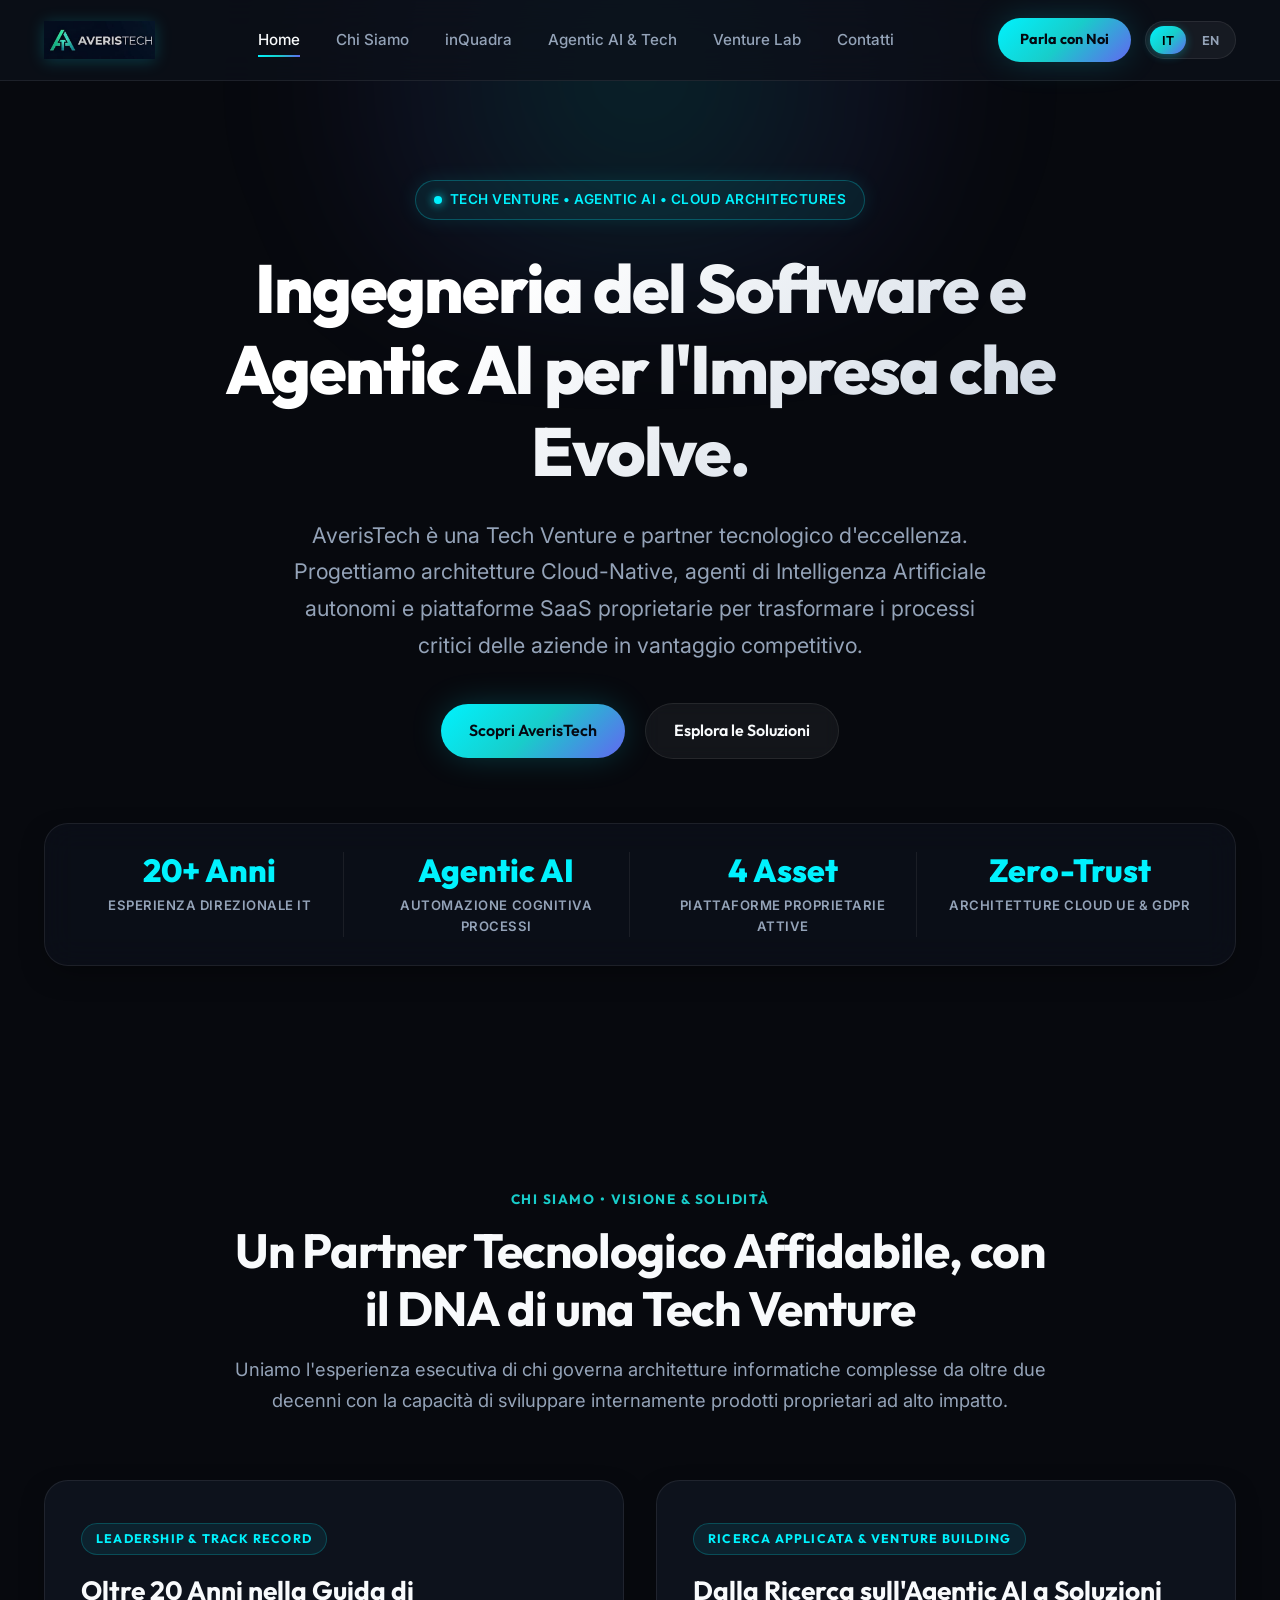
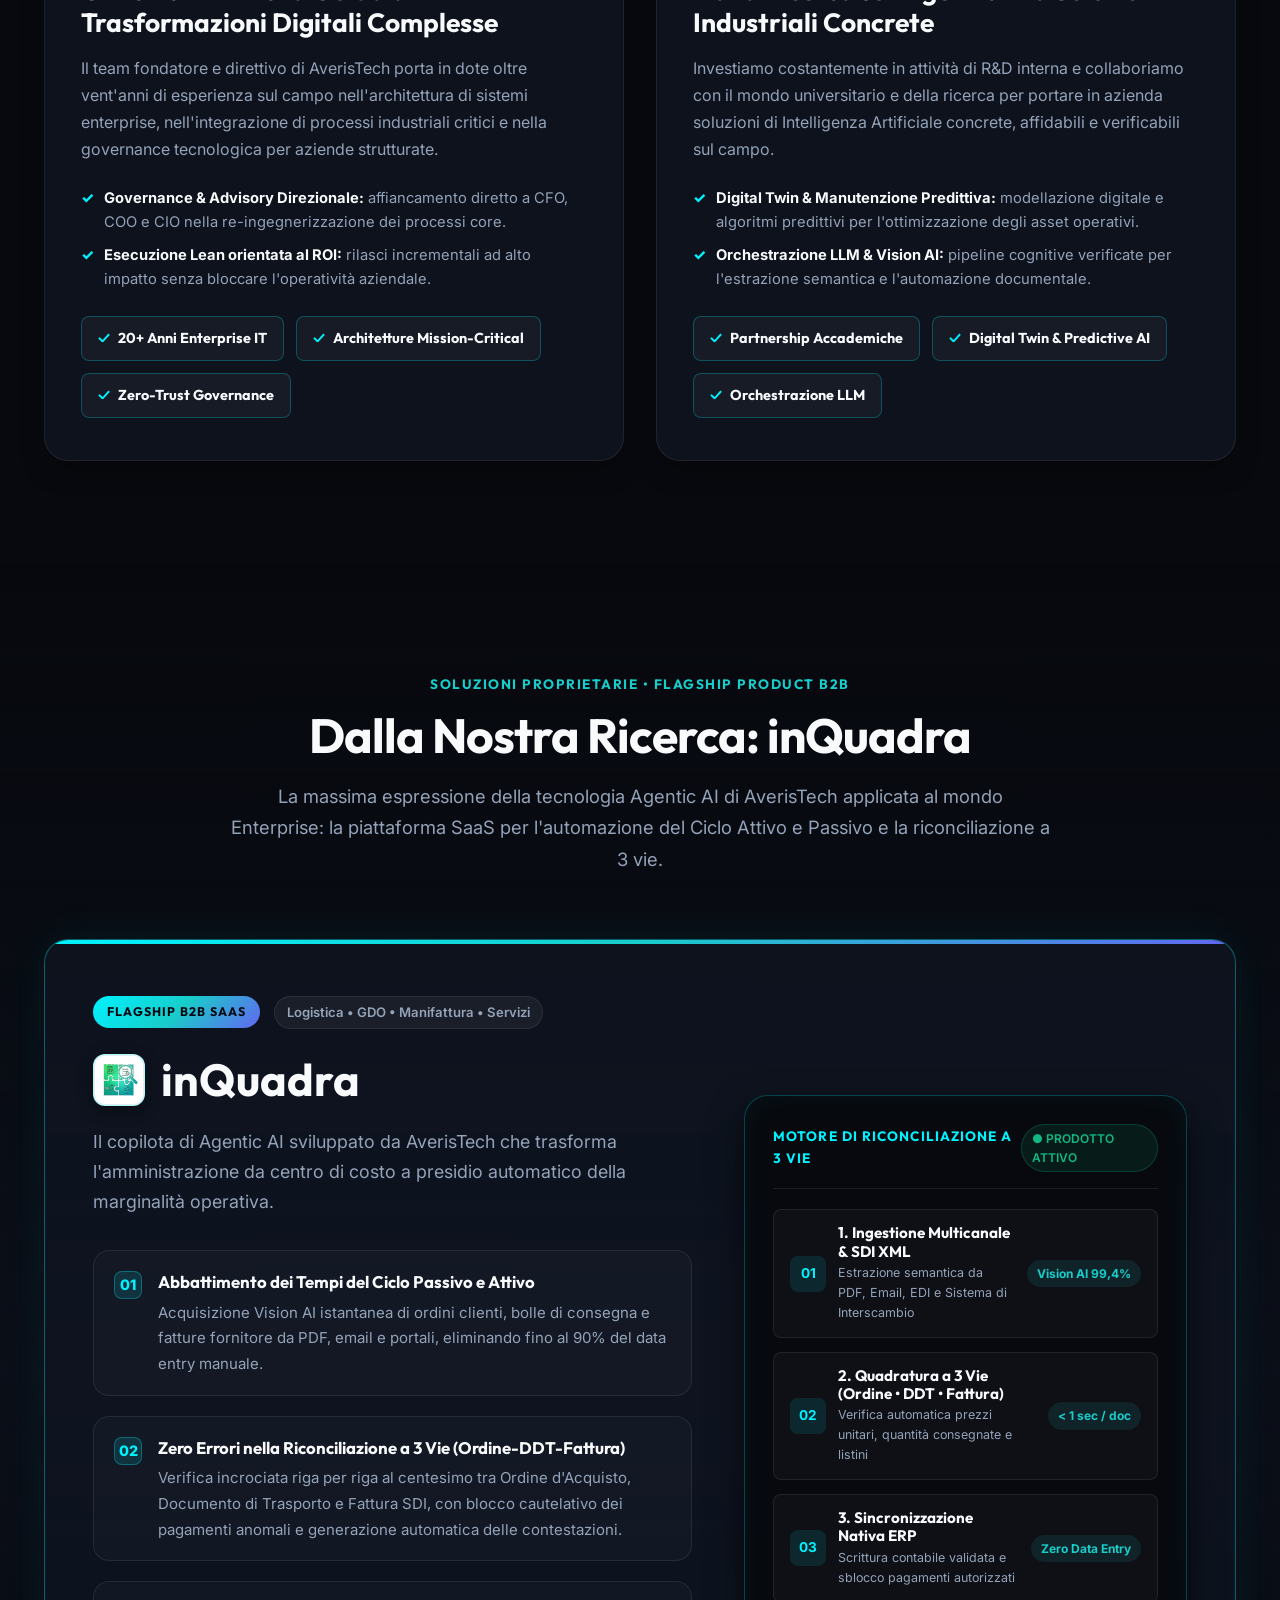
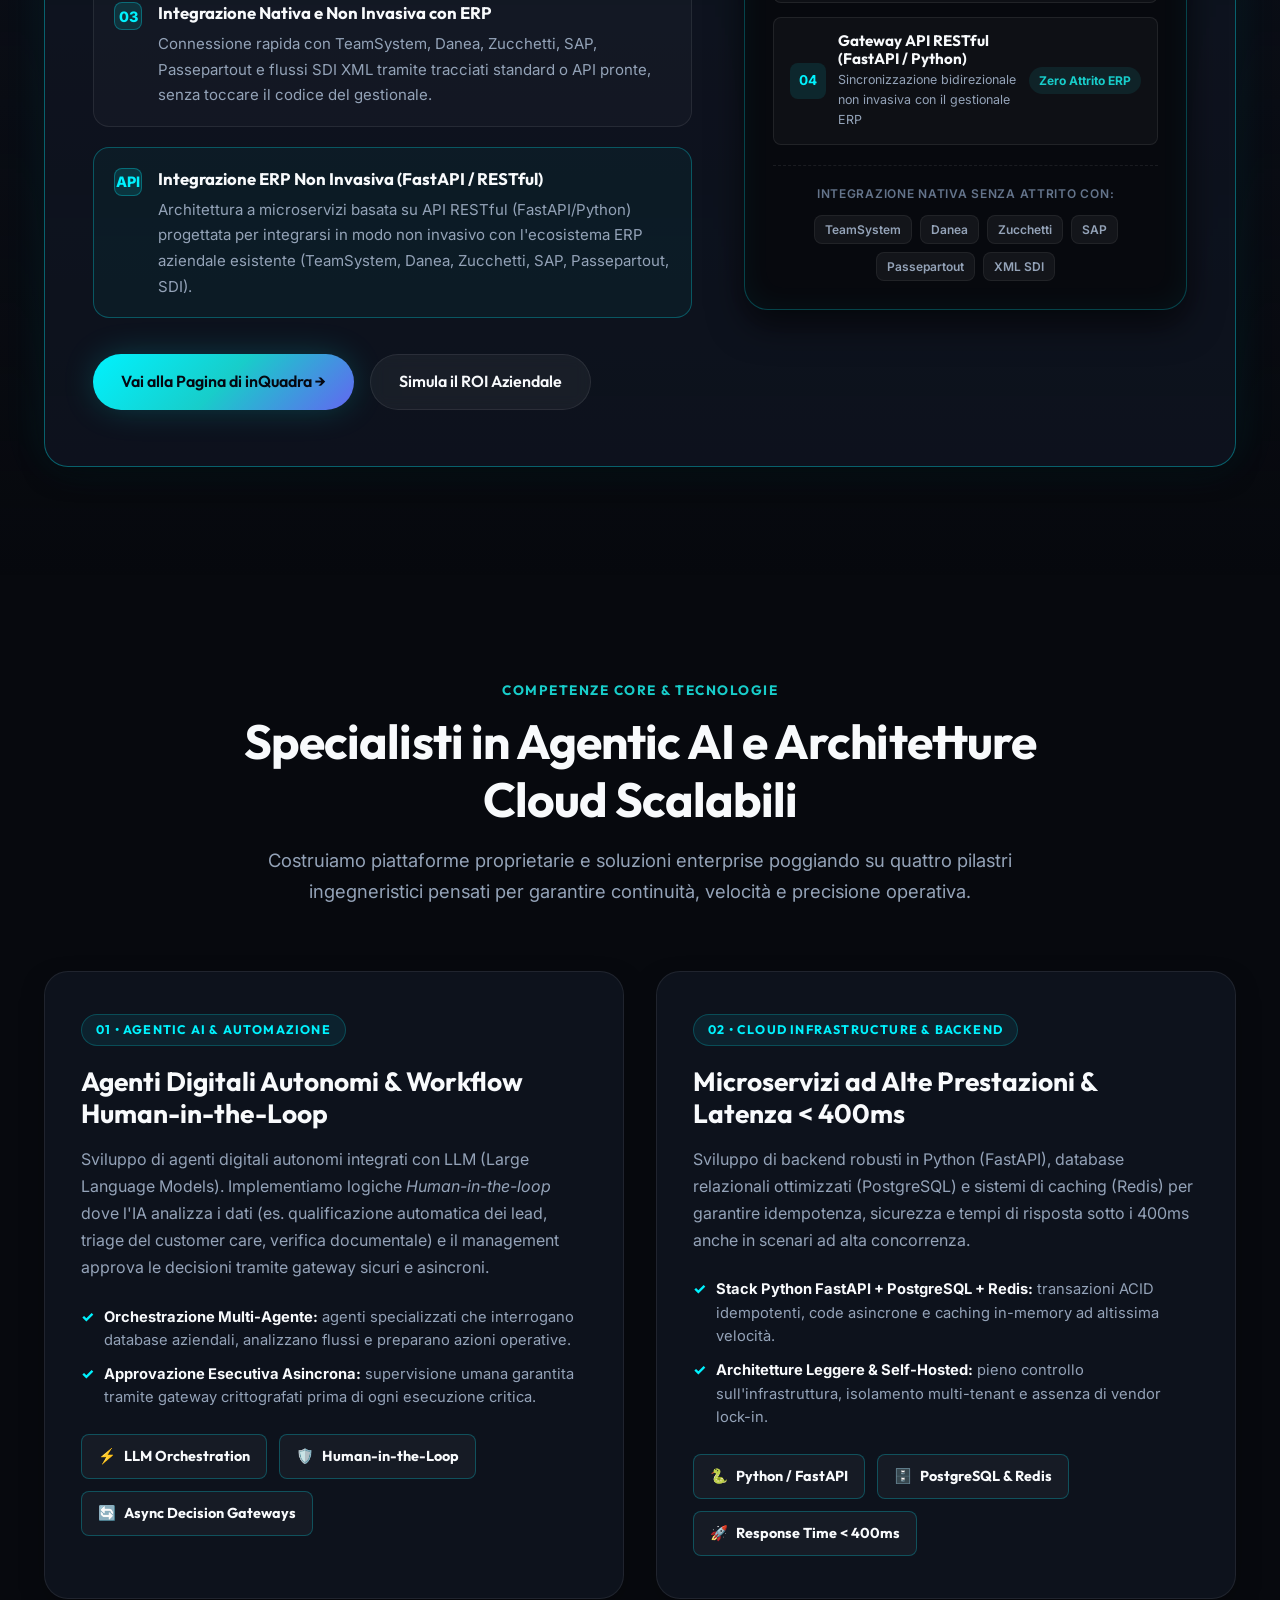
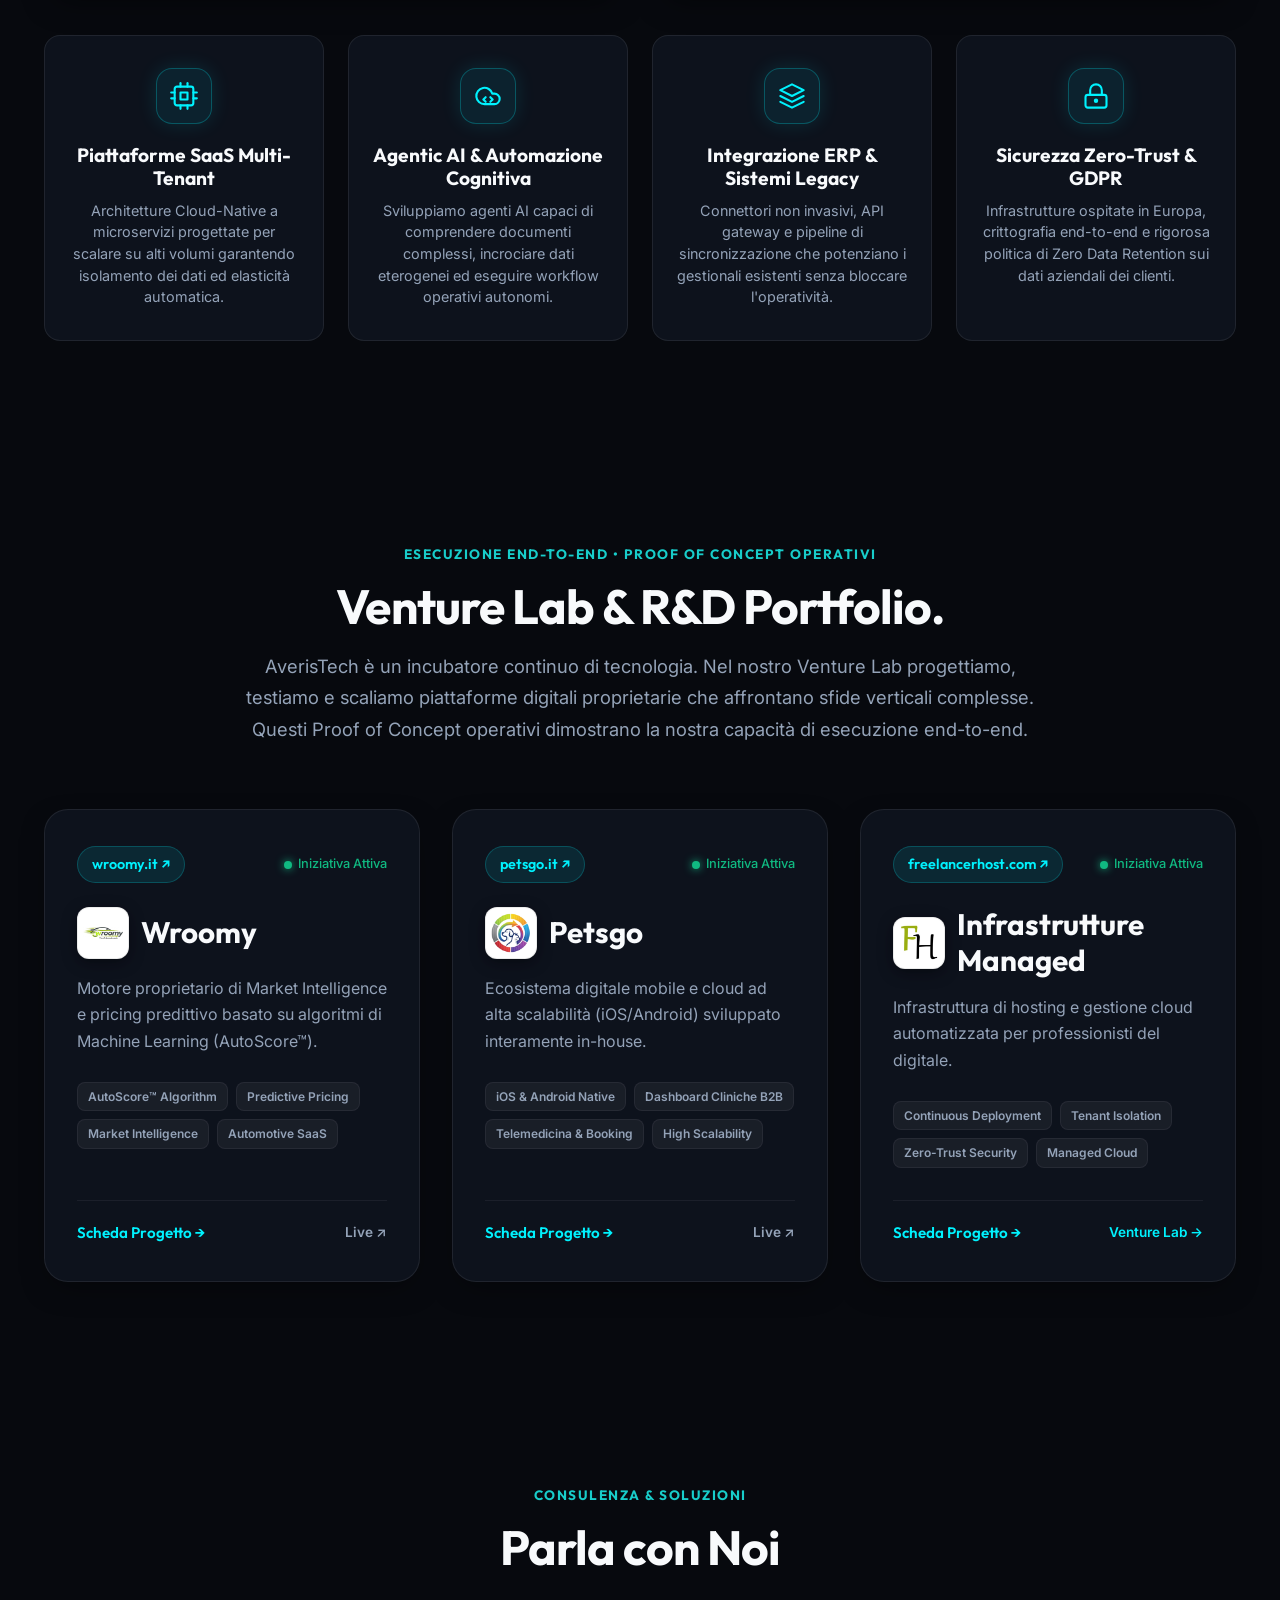
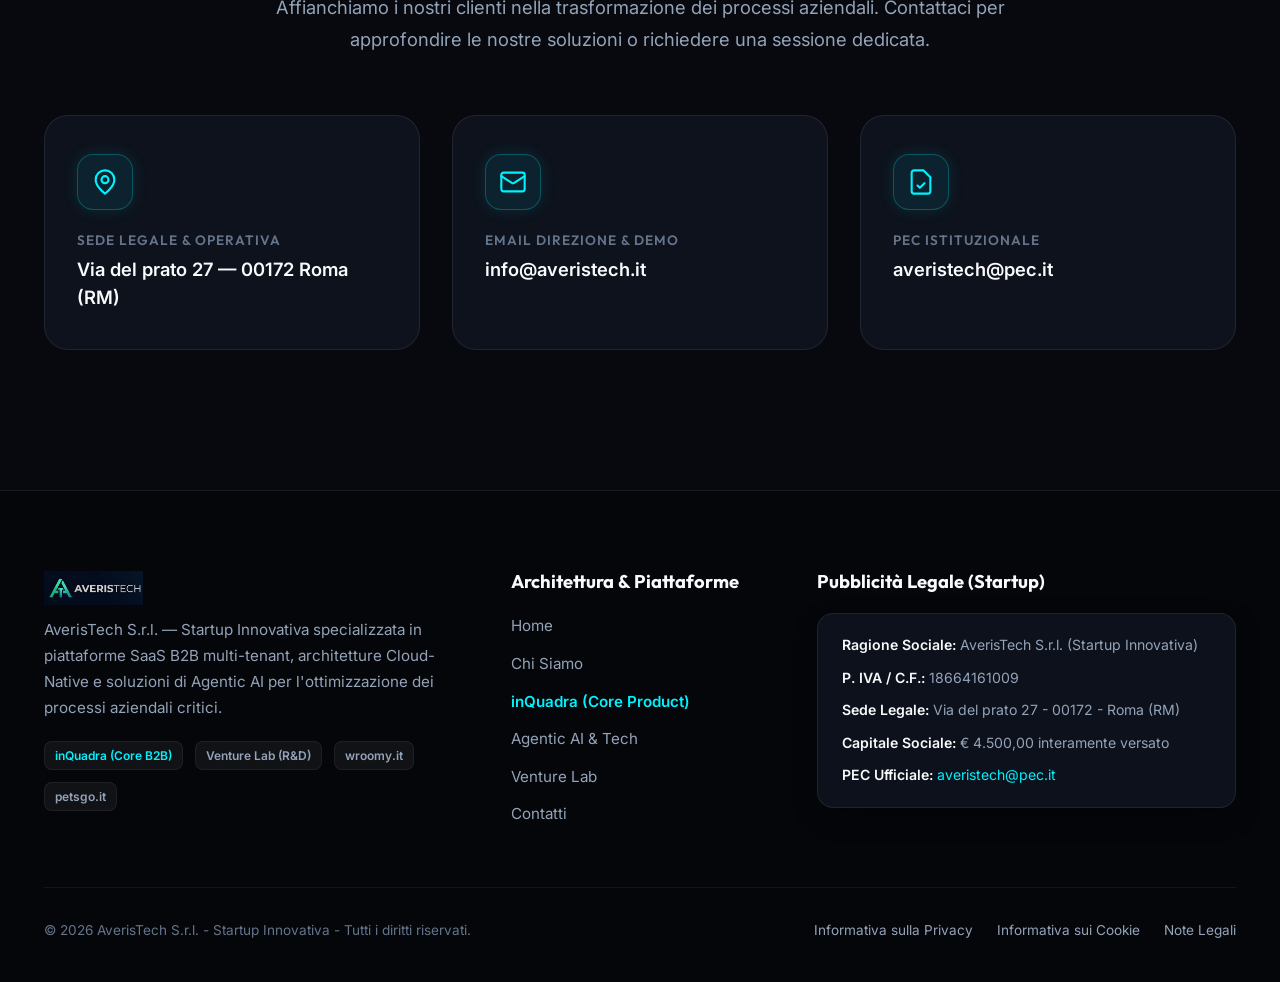
==== commit dbdb8da2: "feat: add stylesheet, localization, translation assets, and update project web pages" ====
--- a/index.html
+++ b/index.html
@@ -4,11 +4,11 @@
 <head>
     <meta charset="UTF-8" />
     <meta name="viewport" content="width=device-width, initial-scale=1.0" />
-    <title>AverisTech — Enterprise SaaS, Cloud Multi-Tenant &amp; Agentic AI</title>
+    <title>AverisTech — Ingegneria del Software, Architetture Cloud &amp; Agentic AI</title>
     <meta name="description"
-        content="AverisTech è il partner tecnologico verticale per l'Enterprise: piattaforme SaaS multi-tenant, architetture Cloud-Native e soluzioni di Agentic AI (inQuadra) per l'automazione dei processi aziendali critici in Logistica, GDO e Manifattura." />
+        content="Progettiamo architetture cloud multi-tenant e agenti IA autonomi per trasformare i colli di bottiglia operativi in flussi di lavoro fluidi, misurabili e scalabili. Scopri inQuadra e il nostro Venture Lab." />
     <meta name="keywords"
-        content="AverisTech, Agentic AI, Enterprise SaaS, inQuadra, automazione ciclo passivo, riconciliazione a 3 vie, integrazione ERP TeamSystem Danea Zucchetti SAP, ricerca e sviluppo AI" />
+        content="AverisTech, Agentic AI, Ingegneria del Software, Architetture Cloud Multi-Tenant, FastAPI, PostgreSQL, Redis, inQuadra, 3-Way Matching, Riconciliazione a 3 Vie, Venture Lab" />
     <meta name="author" content="AverisTech S.r.l." />
     <meta name="robots" content="index, follow" />
     <link rel="canonical" href="https://averistech.it/" />
@@ -17,21 +17,21 @@
     <link rel="icon" type="image/jpeg" href="media/logo-icon.jpeg" />
 
     <!-- OpenGraph Metadata -->
-    <meta property="og:title" content="AverisTech — Enterprise SaaS &amp; Agentic AI per Processi Critici" />
+    <meta property="og:title" content="AverisTech — Ingegneria del Software e Agentic AI per l'Impresa" />
     <meta property="og:description"
-        content="Piattaforme SaaS multi-tenant e Agentic AI per CFO, COO e Direzioni Generali. Scopri inQuadra per l'automazione del ciclo attivo e passivo." />
+        content="Progettiamo architetture cloud multi-tenant e agenti IA autonomi per trasformare i colli di bottiglia operativi in flussi di lavoro fluidi, misurabili e scalabili." />
     <meta property="og:type" content="website" />
     <meta property="og:url" content="https://averistech.it/" />
     <meta property="og:image" content="https://averistech.it/media/logo-stacked.jpeg" />
 
     <!-- Twitter Card Metadata -->
     <meta name="twitter:card" content="summary_large_image" />
-    <meta name="twitter:title" content="AverisTech — Enterprise SaaS &amp; Agentic AI" />
+    <meta name="twitter:title" content="AverisTech — Ingegneria del Software &amp; Agentic AI" />
     <meta name="twitter:description"
-        content="Automazione dei processi critici aziendali, riconciliazione a 3 vie e architetture Cloud-Native per il mercato B2B." />
+        content="Architetture cloud multi-tenant, sistemi agentici e piattaforme SaaS B2B per l'automazione dei processi critici." />
     <meta name="twitter:image" content="https://averistech.it/media/logo-stacked.jpeg" />
 
-    <!-- JSON-LD Organization Schema (B2B Enterprise Startup Innovativa) -->
+    <!-- JSON-LD Organization Schema -->
     <script type="application/ld+json">
   {
     "@context": "https://schema.org",
@@ -41,7 +41,7 @@
     "logo": "https://averistech.it/media/logo-stacked.jpeg",
     "taxID": "18664161009",
     "vatID": "IT18664161009",
-    "description": "Startup Innovativa specializzata in piattaforme SaaS multi-tenant, architetture cloud e Agentic AI per l'ottimizzazione dei processi aziendali critici.",
+    "description": "Startup Innovativa specializzata in ingegneria del software, architetture cloud multi-tenant e Agentic AI per l'automazione dei processi critici aziendali.",
     "address": {
       "@type": "PostalAddress",
       "streetAddress": "Via del prato 27",
@@ -56,13 +56,13 @@
         "name": "inQuadra",
         "applicationCategory": "BusinessApplication",
         "url": "https://averistech.it/inquadra.html",
-        "description": "Piattaforma di Agentic AI per l'automazione del ciclo attivo e passivo, riconciliazione a 3 vie (Ordine-DDT-Fattura) e integrazione ERP nativa."
+        "description": "Piattaforma B2B SaaS per l'automazione del ciclo passivo e attivo, riconciliazione a 3 vie (Ordine-DDT-Fattura), Vision AI e Price Intelligence."
       },
       {
         "@type": "WebPage",
-        "name": "AverisTech Venture Lab — R&D & Spin-Off",
+        "name": "AverisTech Venture Lab — R&D Portfolio",
         "url": "https://averistech.it/venture-lab.html",
-        "description": "Incubatore tecnologico interno dedicato a algoritmi di Machine Learning, architetture multi-tenant e Proof of Concept verticali."
+        "description": "Incubatore tecnologico interno dedicato a piattaforme proprietarie e Proof of Concept operativi: Wroomy, PetsGo e Infrastrutture Managed."
       }
     ]
   }
@@ -76,7 +76,7 @@
     <!-- Ambient Background Glow Blob -->
     <div class="ambient-glow" aria-hidden="true"></div>
 
-    <!-- HEADER & NAVBAR (B2B Enterprise IA) -->
+    <!-- HEADER & NAVBAR -->
     <header class="navbar" id="navbar">
         <div class="container nav-container">
             <a href="#hero" class="logo-link" id="nav-logo-link" aria-label="AverisTech Home">
@@ -86,9 +86,9 @@
             <nav aria-label="Menu Principale">
                 <ul class="nav-links" id="nav-links">
                     <li><a href="#hero" class="nav-link active" id="link-home" data-i18n="nav-home">Home</a></li>
-                    <li><a href="#credibility" class="nav-link" id="link-company" data-i18n="nav-company">Chi Siamo</a></li>
-                    <li><a href="#agentic-ai" class="nav-link" id="link-agentic" data-i18n="nav-agentic">Agentic AI &amp; Tech</a></li>
+                    <li><a href="#credibility" class="nav-link" id="link-company" data-i18n="nav-company">Azienda &amp; R&amp;D</a></li>
                     <li><a href="#inquadra" class="nav-link" id="link-inquadra" data-i18n="nav-inquadra">inQuadra</a></li>
+                    <li><a href="#agentic-ai" class="nav-link" id="link-agentic" data-i18n="nav-agentic">Architetture &amp; AI</a></li>
                     <li><a href="venture-lab.html" class="nav-link" id="link-venture" data-i18n="nav-venture">Venture Lab</a></li>
                     <li><a href="#contact" class="nav-link" id="link-contact" data-i18n="nav-contact">Contatti</a></li>
                 </ul>
@@ -118,131 +118,374 @@
     </header>
 
     <main>
-        <!-- BLOCK 1: CORPORATE HERO (AVERISTECH = TECH VENTURE & PARTNER TECNOLOGICO) -->
+        <!-- =================================================================
+             1. HERO SECTION (ABOVE THE FOLD)
+             ================================================================= -->
         <section class="hero" id="hero" aria-labelledby="hero-heading">
             <div class="container">
                 <div class="hero-content">
                     <div class="hero-badge" id="hero-badge-pill">
                         <span class="badge-dot" aria-hidden="true"></span>
-                        <span class="hero-badge-text" data-i18n="hero-badge">Tech Venture • Agentic AI • Cloud Architectures</span>
+                        <span class="hero-badge-text" data-i18n="hero-badge">Enterprise Software Engineering • Cloud Multi-Tenant • Agentic AI</span>
                     </div>
 
                     <h1 class="hero-title" id="hero-heading" data-i18n="hero-title">
-                        Ingegneria del Software e Agentic AI per l'Impresa che Evolve.
+                        Ingegneria del Software e Agentic AI per l'Automazione dei Processi Critici.
                     </h1>
 
                     <p class="hero-subtitle" id="hero-subtext" data-i18n="hero-subtitle">
-                        AverisTech è una Tech Venture e partner tecnologico d'eccellenza. Progettiamo architetture
-                        Cloud-Native, agenti di Intelligenza Artificiale autonomi e piattaforme SaaS proprietarie per
-                        trasformare i processi critici delle aziende in vantaggio competitivo.
+                        Progettiamo architetture cloud multi-tenant e agenti IA autonomi per trasformare i colli di
+                        bottiglia operativi in flussi di lavoro fluidi, misurabili e scalabili.
                     </p>
 
                     <div class="hero-actions" id="hero-cta-group">
-                        <a href="#credibility" class="btn btn-primary" id="cta-explore" data-i18n="hero-btn-primary">
-                            Scopri AverisTech
+                        <a href="#inquadra" class="btn btn-primary" id="cta-explore" data-i18n="hero-btn-primary">
+                            Scopri inQuadra
                         </a>
-                        <a href="#inquadra" class="btn btn-secondary" id="cta-approach" data-i18n="hero-btn-secondary">
-                            Esplora le Soluzioni
+                        <a href="#agentic-ai" class="btn btn-secondary" id="cta-approach" data-i18n="hero-btn-secondary">
+                            Esplora le nostre Architetture
                         </a>
                     </div>
                 </div>
 
-                <!-- Corporate Credibility Strip (AverisTech Identity, not single product) -->
-                <div class="exec-kpi-strip" aria-label="Indicatori Chiave AverisTech">
+                <!-- Executive Credibility & Performance Strip -->
+                <div class="exec-kpi-strip" aria-label="Metriche e Standard Architetturali AverisTech">
                     <div class="exec-kpi-item">
                         <span class="exec-kpi-val" data-i18n="kpi-1-val">20+ Anni</span>
-                        <span class="exec-kpi-label" data-i18n="kpi-1-label">Esperienza Direzionale IT</span>
+                        <span class="exec-kpi-label" data-i18n="kpi-1-label">Eccellenza Direzionale IT</span>
                     </div>
                     <div class="exec-kpi-item">
-                        <span class="exec-kpi-val" data-i18n="kpi-2-val">Agentic AI</span>
-                        <span class="exec-kpi-label" data-i18n="kpi-2-label">Automazione Cognitiva Processi</span>
+                        <span class="exec-kpi-val" data-i18n="kpi-2-val">&lt; 400ms</span>
+                        <span class="exec-kpi-label" data-i18n="kpi-2-label">Latenza API &amp; Microservizi</span>
                     </div>
                     <div class="exec-kpi-item">
-                        <span class="exec-kpi-val" data-i18n="kpi-3-val">4 Asset</span>
-                        <span class="exec-kpi-label" data-i18n="kpi-3-label">Piattaforme Proprietarie Attive</span>
+                        <span class="exec-kpi-val" data-i18n="kpi-3-val">Zero-Trust</span>
+                        <span class="exec-kpi-label" data-i18n="kpi-3-label">Isolamento Multi-Tenant &amp; GDPR</span>
                     </div>
                     <div class="exec-kpi-item">
-                        <span class="exec-kpi-val" data-i18n="kpi-4-val">Zero-Trust</span>
-                        <span class="exec-kpi-label" data-i18n="kpi-4-label">Architetture Cloud UE &amp; GDPR</span>
+                        <span class="exec-kpi-val" data-i18n="kpi-4-val">Agentic AI</span>
+                        <span class="exec-kpi-label" data-i18n="kpi-4-label">Workflow Human-in-the-Loop</span>
                     </div>
                 </div>
             </div>
         </section>
 
-        <!-- BLOCK 2: IDENTITÀ CORPORATE & TRACK RECORD (AVERISTECH PARTNER TECNOLOGICO) -->
+        <!-- =================================================================
+             2. SEZIONE CREDIBILITÀ & TRACK RECORD (L'AZIENDA)
+             ================================================================= -->
         <section class="credibility-section" id="credibility" aria-labelledby="credibility-heading">
             <div class="container">
-                <div class="section-header">
-                    <span class="section-tag" data-i18n="cred-tag">Chi Siamo • Visione &amp; Solidità</span>
+                <div class="section-header" style="max-width: 820px;">
+                    <span class="section-tag" data-i18n="cred-tag">L'Azienda • Posizionamento &amp; Governance</span>
                     <h2 id="credibility-heading" class="section-title" data-i18n="cred-title">
-                        Un Partner Tecnologico Affidabile, con il DNA di una Tech Venture
+                        DNA Enterprise, Agilità da Venture.
                     </h2>
                     <p class="section-desc" data-i18n="cred-desc">
-                        Uniamo l'esperienza esecutiva di chi governa architetture informatiche complesse da oltre due
-                        decenni con la capacità di sviluppare internamente prodotti proprietari ad alto impatto.
+                        AverisTech non è una software house tradizionale. Nasce dall'unione tra una profonda esperienza
+                        direzionale nella consulenza tecnologica internazionale e un approccio <em>lean</em> allo
+                        sviluppo di prodotto.
                     </p>
                 </div>
 
                 <div class="credibility-grid" style="margin-bottom: 0;">
-                    <!-- Card 1: 20+ Years Track Record -->
+                    <!-- Blocco 1: Esperienza e Delivery -->
                     <article class="credibility-card" id="cred-card-track-record">
-                        <span class="credibility-eyebrow" data-i18n="cred-c1-eyebrow">Leadership &amp; Track Record</span>
-                        <h3 data-i18n="cred-c1-title">Oltre 20 Anni nella Guida di Trasformazioni Digitali Complesse</h3>
+                        <span class="credibility-eyebrow" data-i18n="cred-c1-eyebrow">Esperienza &amp; Delivery</span>
+                        <h3 data-i18n="cred-c1-title">Oltre 20 anni di Eccellenza IT</h3>
                         <p data-i18n="cred-c1-p1">
-                            Il team fondatore e direttivo di AverisTech porta in dote oltre vent'anni di esperienza sul
-                            campo nell'architettura di sistemi enterprise, nell'integrazione di processi industriali
-                            critici e nella governance tecnologica per aziende strutturate.
-                        </p>
-                        <p data-i18n="cred-c1-p2" style="margin-bottom: 0;">
-                            Affianchiamo il management aziendale (CFO, COO, CIO) come partner tecnologico verticale:
-                            progettiamo architetture destinate a durare nel tempo, sicure e con ritorni operativi
-                            misurabili.
-                        </p>
+                            Guidiamo trasformazioni digitali complesse con la stessa rigorosa metodologia applicata nei
+                            progetti multi-milionari per le principali utility ed enterprise europee. Portiamo standard
+                            architetturali di livello enterprise (scalabilità, sicurezza Zero-Trust, governance)
+                            all'interno di soluzioni agili e verticali.
+                        </p>
+                        <ul style="display: flex; flex-direction: column; gap: 10px; margin-bottom: 24px; font-size: 0.92rem; color: var(--text-muted);">
+                            <li style="display: flex; gap: 10px; align-items: flex-start;">
+                                <span style="color: var(--accent-cyan); font-weight: 800;">✓</span>
+                                <span data-i18n="cred-c1-b1"><strong style="color: var(--text-main);">Governance &amp; Advisory Direzionale:</strong> affiancamento diretto a CFO, COO e CIO nella re-ingegnerizzazione dei processi core.</span>
+                            </li>
+                            <li style="display: flex; gap: 10px; align-items: flex-start;">
+                                <span style="color: var(--accent-cyan); font-weight: 800;">✓</span>
+                                <span data-i18n="cred-c1-b2"><strong style="color: var(--text-main);">Esecuzione Lean orientata al ROI:</strong> rilasci incrementali ad alto impatto senza bloccare l'operatività aziendale.</span>
+                            </li>
+                        </ul>
                         <div class="partner-badges-row">
                             <div class="partner-institution-pill"><span>✓</span> 20+ Anni Enterprise IT</div>
                             <div class="partner-institution-pill"><span>✓</span> Architetture Mission-Critical</div>
-                            <div class="partner-institution-pill"><span>✓</span> Advisory Tecnologica &amp; Processi</div>
-                        </div>
-                    </article>
-
-                    <!-- Card 2: Applied R&D & Venture Building -->
+                            <div class="partner-institution-pill"><span>✓</span> Zero-Trust Governance</div>
+                        </div>
+                    </article>
+
+                    <!-- Blocco 2: Trasferimento Tecnologico e R&D -->
                     <article class="credibility-card" id="cred-card-academic">
-                        <span class="credibility-eyebrow" data-i18n="cred-c2-eyebrow">Ricerca Applicata &amp; Venture Building</span>
-                        <h3 data-i18n="cred-c2-title">Dalla Ricerca sull'Agentic AI a Soluzioni Industriali Concrete</h3>
+                        <span class="credibility-eyebrow" data-i18n="cred-c2-eyebrow">Trasferimento Tecnologico &amp; R&amp;D</span>
+                        <h3 data-i18n="cred-c2-title">Innovazione Validata dalla Ricerca</h3>
                         <p data-i18n="cred-c2-p1">
-                            Investiamo costantemente in attività di R&amp;D interna e collaboriamo con il mondo
-                            universitario e della ricerca per portare in azienda soluzioni di Intelligenza Artificiale
-                            concrete, affidabili e verificabili sul campo.
-                        </p>
-                        <p data-i18n="cred-c2-p2" style="margin-bottom: 0;">
-                            Ogni tecnologia che proponiamo ai nostri clienti nasce nel nostro laboratorio interno, viene
-                            validata su casi d'uso reali e rilasciata secondo i più rigorosi standard europei di
-                            sicurezza e sovranità del dato.
-                        </p>
-                        <div class="partner-badges-row" aria-label="Pilastri di Ricerca e Sviluppo">
-                            <div class="partner-institution-pill"><span>✓</span> R&amp;D Applicata In-House</div>
-                            <div class="partner-institution-pill"><span>✓</span> Proprietà Intellettuale SaaS</div>
-                            <div class="partner-institution-pill"><span>✓</span> Sinergia col Mondo Universitario</div>
+                            Lo sviluppo delle nostre soluzioni è supportato da solide partnership accademiche.
+                            Collaboriamo attivamente con poli universitari di eccellenza in progetti di ricerca
+                            co-finanziati su Digital Twin, manutenzione predittiva e orchestrazione di Large Language
+                            Models.
+                        </p>
+                        <ul style="display: flex; flex-direction: column; gap: 10px; margin-bottom: 24px; font-size: 0.92rem; color: var(--text-muted);">
+                            <li style="display: flex; gap: 10px; align-items: flex-start;">
+                                <span style="color: var(--accent-cyan); font-weight: 800;">✓</span>
+                                <span data-i18n="cred-c2-b1"><strong style="color: var(--text-main);">Digital Twin &amp; Manutenzione Predittiva:</strong> modellazione digitale e algoritmi predittivi per l'ottimizzazione degli asset operativi.</span>
+                            </li>
+                            <li style="display: flex; gap: 10px; align-items: flex-start;">
+                                <span style="color: var(--accent-cyan); font-weight: 800;">✓</span>
+                                <span data-i18n="cred-c2-b2"><strong style="color: var(--text-main);">Orchestrazione LLM &amp; Vision AI:</strong> pipeline cognitive verificate per l'estrazione semantica e l'automazione documentale.</span>
+                            </li>
+                        </ul>
+                        <div class="partner-badges-row" aria-label="Ambiti di Ricerca e Sviluppo">
+                            <div class="partner-institution-pill"><span>✓</span> Partnership Accademiche</div>
+                            <div class="partner-institution-pill"><span>✓</span> Digital Twin &amp; Predictive AI</div>
+                            <div class="partner-institution-pill"><span>✓</span> Orchestrazione LLM</div>
                         </div>
                     </article>
                 </div>
             </div>
         </section>
 
-        <!-- BLOCK 3: COMPETENZE & AGENTIC AI (COSA SAPPIAMO FARE) -->
+        <!-- =================================================================
+             3. CORE PRODUCT: INQUADRA (POSIZIONAMENTO B2B PURO)
+             ================================================================= -->
+        <section class="core-product-section" id="inquadra" aria-labelledby="core-product-heading">
+            <div class="container">
+                <div class="section-header" style="max-width: 820px;">
+                    <span class="section-tag" data-i18n="core-tag">Core Product • Piattaforma B2B SaaS</span>
+                    <h2 id="core-product-heading" class="section-title" data-i18n="core-title">
+                        inQuadra: L'Intelligenza Applicata al Ciclo Passivo.
+                    </h2>
+                    <p class="section-desc" data-i18n="core-desc">
+                        La riconciliazione manuale dei documenti di trasporto e delle fatture drena risorse, genera
+                        errori contabili e rallenta la chiusura dei bilanci. inQuadra è la piattaforma B2B SaaS che
+                        automatizza l'intero processo di riconciliazione a 3 vie.
+                    </p>
+                </div>
+
+                <div class="core-product-monolith">
+                    <!-- Left Column: CFO & COO Value Proposition -->
+                    <div>
+                        <div class="core-product-badge-row">
+                            <span class="core-product-pill" data-i18n="core-pill-badge">Core Product B2B</span>
+                            <span class="core-product-sector-tag" data-i18n="core-sector-badge">Logistica • GDO • Manifattura • Procurement ISO 9001</span>
+                        </div>
+
+                        <h3 class="core-product-heading">
+                            <span class="project-logo-badge"
+                                style="background: #ffffff; border: 1px solid rgba(0, 242, 254, 0.35);">
+                                <img src="media/inquadra-logo-transparent.png" alt="inQuadra Logo"
+                                    class="project-badge-img" />
+                            </span>
+                            <span>inQuadra</span>
+                        </h3>
+
+                        <p class="core-product-lead" data-i18n="core-lead">
+                            Automazione end-to-end del ciclo passivo e attivo, controllo automatico delle discrepanze di
+                            prezzo e integrazione non invasiva con il tuo ecosistema ERP.
+                        </p>
+
+                        <div class="core-pillars-list">
+                            <!-- Feature 1 -->
+                            <div class="core-pillar-item">
+                                <span class="core-pillar-check" aria-hidden="true">01</span>
+                                <div class="core-pillar-text">
+                                    <strong data-i18n="core-p1-title">Riconciliazione a 3 Vie Automatizzata</strong>
+                                    <span data-i18n="core-p1-desc">Confronto semantico e numerico in tempo reale tra
+                                        Ordini di Acquisto, DDT (Documenti di Trasporto) e Fatture Elettroniche (XML
+                                        SDI). Il sistema evidenzia solo le anomalie, azzerando il tempo di verifica
+                                        sulle transazioni corrette.</span>
+                                </div>
+                            </div>
+
+                            <!-- Feature 2 -->
+                            <div class="core-pillar-item">
+                                <span class="core-pillar-check" aria-hidden="true">02</span>
+                                <div class="core-pillar-text">
+                                    <strong data-i18n="core-p2-title">Vision AI &amp; OCR Avanzato</strong>
+                                    <span data-i18n="core-p2-desc">Estrazione intelligente dei dati da documenti
+                                        cartacei e PDF non strutturati. Il motore AI non si limita a leggere i
+                                        caratteri, ma comprende il contesto logistico e commerciale della riga
+                                        articolo.</span>
+                                </div>
+                            </div>
+
+                            <!-- Feature 3 -->
+                            <div class="core-pillar-item">
+                                <span class="core-pillar-check" aria-hidden="true">03</span>
+                                <div class="core-pillar-text">
+                                    <strong data-i18n="core-p3-title">Price Intelligence &amp; Vendor Rating</strong>
+                                    <span data-i18n="core-p3-desc">Monitoraggio costante degli scostamenti di prezzo e
+                                        valutazione oggettiva delle performance dei fornitori, propedeutica alla
+                                        compliance ISO 9001 per il procurement.</span>
+                                </div>
+                            </div>
+
+                            <!-- Feature 4: Integrazione -->
+                            <div class="core-pillar-item" style="border-color: rgba(0, 242, 254, 0.28); background: rgba(0, 242, 254, 0.04);">
+                                <span class="core-pillar-check" aria-hidden="true">API</span>
+                                <div class="core-pillar-text">
+                                    <strong data-i18n="core-p4-title">Integrazione ERP Non Invasiva (FastAPI / RESTful)</strong>
+                                    <span data-i18n="core-p4-desc">Architettura a microservizi basata su API RESTful
+                                        (FastAPI/Python) progettata per integrarsi in modo non invasivo con
+                                        l'ecosistema ERP aziendale esistente (TeamSystem, Danea, Zucchetti, SAP,
+                                        Passepartout, SDI).</span>
+                                </div>
+                            </div>
+                        </div>
+
+                        <div style="display: flex; gap: 16px; flex-wrap: wrap;">
+                            <a href="inquadra.html" class="btn btn-primary" data-i18n="core-cta-primary">
+                                Esplora la Piattaforma inQuadra →
+                            </a>
+                            <a href="inquadra.html#calculator" class="btn btn-secondary" data-i18n="core-cta-roi">
+                                Calcola il ROI per la tua Azienda
+                            </a>
+                        </div>
+                    </div>
+
+                    <!-- Right Column: Architectural Pipeline Visual -->
+                    <div class="core-arch-panel" aria-label="Architettura Operativa inQuadra">
+                        <div class="core-arch-header">
+                            <span class="core-arch-title" data-i18n="core-arch-header">INQUADRA ENGINE • MICROSERVIZI RESTFUL</span>
+                            <span class="core-arch-status" data-i18n="core-arch-live">● ATTIVO IN PRODUZIONE</span>
+                        </div>
+
+                        <div class="core-arch-flow">
+                            <div class="core-arch-node">
+                                <div class="core-arch-node-left">
+                                    <div class="core-arch-node-icon">01</div>
+                                    <div class="core-arch-node-info">
+                                        <h4 data-i18n="core-arch-n1-title">Vision AI &amp; Ingestione XML SDI</h4>
+                                        <p data-i18n="core-arch-n1-desc">Comprensione semantica di PDF, scansioni DDT, Ordini e Fatture SDI</p>
+                                    </div>
+                                </div>
+                                <span class="core-arch-node-badge" data-i18n="core-arch-n1-badge">Vision AI 99,4%</span>
+                            </div>
+
+                            <div class="core-arch-node">
+                                <div class="core-arch-node-left">
+                                    <div class="core-arch-node-icon">02</div>
+                                    <div class="core-arch-node-info">
+                                        <h4 data-i18n="core-arch-n2-title">Riconciliazione a 3 Vie (Ordine • DDT • Fattura)</h4>
+                                        <p data-i18n="core-arch-n2-desc">Evidenziazione esclusiva delle anomalie e zero tempo sulle transazioni conformi</p>
+                                    </div>
+                                </div>
+                                <span class="core-arch-node-badge" data-i18n="core-arch-n2-badge">&lt; 1 sec / doc</span>
+                            </div>
+
+                            <div class="core-arch-node">
+                                <div class="core-arch-node-left">
+                                    <div class="core-arch-node-icon">03</div>
+                                    <div class="core-arch-node-info">
+                                        <h4 data-i18n="core-arch-n3-title">Price Intelligence &amp; Vendor Rating ISO 9001</h4>
+                                        <p data-i18n="core-arch-n3-desc">Analisi storica prezzi al singolo pezzo e KPI oggettivi di conformità fornitore</p>
+                                    </div>
+                                </div>
+                                <span class="core-arch-node-badge" data-i18n="core-arch-n3-badge">Audit &amp; KPI</span>
+                            </div>
+
+                            <div class="core-arch-node">
+                                <div class="core-arch-node-left">
+                                    <div class="core-arch-node-icon">04</div>
+                                    <div class="core-arch-node-info">
+                                        <h4 data-i18n="core-arch-n4-title">Gateway API RESTful (FastAPI / Python)</h4>
+                                        <p data-i18n="core-arch-n4-desc">Sincronizzazione bidirezionale non invasiva con il gestionale ERP</p>
+                                    </div>
+                                </div>
+                                <span class="core-arch-node-badge" data-i18n="core-arch-n4-badge">Zero Attrito ERP</span>
+                            </div>
+                        </div>
+
+                        <div class="core-arch-erp-box">
+                            <span class="core-arch-erp-label" data-i18n="core-arch-erp-label">Integrazione nativa con i principali ecosistemi gestionali:</span>
+                            <div class="core-arch-erp-tags">
+                                <span class="tag">TeamSystem</span>
+                                <span class="tag">Danea</span>
+                                <span class="tag">Zucchetti</span>
+                                <span class="tag">SAP</span>
+                                <span class="tag">Passepartout</span>
+                                <span class="tag">XML SDI</span>
+                            </div>
+                        </div>
+                    </div>
+                </div>
+            </div>
+        </section>
+
+        <!-- =================================================================
+             4. SERVIZI & ARCHITETTURA (AGENTIC AI & CLOUD INFRASTRUCTURE)
+             ================================================================= -->
         <section class="innovation" id="agentic-ai" aria-labelledby="innov-heading">
             <div class="container">
-                <div class="section-header">
-                    <span class="section-tag" data-i18n="innov-tag">Competenze Core &amp; Tecnologie</span>
+                <div class="section-header" style="max-width: 820px;">
+                    <span class="section-tag" data-i18n="innov-tag">Servizi &amp; Architettura Enterprise</span>
                     <h2 id="innov-heading" class="section-title" data-i18n="innov-title">
-                        Specialisti in Agentic AI e Architetture Cloud Scalabili
+                        Architetture Cloud &amp; Sistemi Agentici.
                     </h2>
                     <p class="section-desc" data-i18n="innov-desc">
-                        Costruiamo piattaforme proprietarie e soluzioni enterprise poggiando su quattro pilastri
-                        ingegneristici pensati per garantire continuità, velocità e precisione operativa.
+                        Oltre ai nostri prodotti proprietari, affianchiamo le aziende nella progettazione di
+                        infrastrutture digitali personalizzate, prediligendo architetture a microservizi leggere,
+                        performanti e self-hosted.
                     </p>
                 </div>
 
+                <!-- 2 Main Architectural Pillars (Deep-Dive Cards) -->
+                <div class="credibility-grid" style="margin-bottom: 36px;">
+                    <!-- Punto 1: Agentic AI & Automazione -->
+                    <article class="credibility-card" id="arch-card-agentic">
+                        <span class="credibility-eyebrow" data-i18n="arch-p1-eyebrow">01 • Agentic AI &amp; Automazione</span>
+                        <h3 data-i18n="arch-p1-title">Agenti Digitali Autonomi &amp; Workflow Human-in-the-Loop</h3>
+                        <p data-i18n="arch-p1-desc">
+                            Sviluppo di agenti digitali autonomi integrati con LLM (Large Language Models).
+                            Implementiamo logiche <em>Human-in-the-loop</em> dove l'IA analizza i dati (es.
+                            qualificazione automatica dei lead, triage del customer care, verifica documentale) e il
+                            management approva le decisioni tramite gateway sicuri e asincroni.
+                        </p>
+                        <ul style="display: flex; flex-direction: column; gap: 10px; margin-bottom: 24px; font-size: 0.92rem; color: var(--text-muted);">
+                            <li style="display: flex; gap: 10px; align-items: flex-start;">
+                                <span style="color: var(--accent-cyan); font-weight: 800;">✓</span>
+                                <span data-i18n="arch-p1-b1"><strong style="color: var(--text-main);">Orchestrazione Multi-Agente:</strong> agenti specializzati che interrogano database aziendali, analizzano flussi e preparano azioni operative.</span>
+                            </li>
+                            <li style="display: flex; gap: 10px; align-items: flex-start;">
+                                <span style="color: var(--accent-cyan); font-weight: 800;">✓</span>
+                                <span data-i18n="arch-p1-b2"><strong style="color: var(--text-main);">Approvazione Esecutiva Asincrona:</strong> supervisione umana garantita tramite gateway crittografati prima di ogni esecuzione critica.</span>
+                            </li>
+                        </ul>
+                        <div class="partner-badges-row">
+                            <div class="partner-institution-pill"><span>⚡</span> LLM Orchestration</div>
+                            <div class="partner-institution-pill"><span>🛡️</span> Human-in-the-Loop</div>
+                            <div class="partner-institution-pill"><span>🔄</span> Async Decision Gateways</div>
+                        </div>
+                    </article>
+
+                    <!-- Punto 2: Cloud Infrastructure & Backend -->
+                    <article class="credibility-card" id="arch-card-cloud">
+                        <span class="credibility-eyebrow" data-i18n="arch-p2-eyebrow">02 • Cloud Infrastructure &amp; Backend</span>
+                        <h3 data-i18n="arch-p2-title">Microservizi ad Alte Prestazioni &amp; Latenza &lt; 400ms</h3>
+                        <p data-i18n="arch-p2-desc">
+                            Sviluppo di backend robusti in Python (FastAPI), database relazionali ottimizzati
+                            (PostgreSQL) e sistemi di caching (Redis) per garantire idempotenza, sicurezza e tempi di
+                            risposta sotto i 400ms anche in scenari ad alta concorrenza.
+                        </p>
+                        <ul style="display: flex; flex-direction: column; gap: 10px; margin-bottom: 24px; font-size: 0.92rem; color: var(--text-muted);">
+                            <li style="display: flex; gap: 10px; align-items: flex-start;">
+                                <span style="color: var(--accent-cyan); font-weight: 800;">✓</span>
+                                <span data-i18n="arch-p2-b1"><strong style="color: var(--text-main);">Stack Python FastAPI + PostgreSQL + Redis:</strong> transazioni ACID idempotenti, code asincrone e caching in-memory ad altissima velocità.</span>
+                            </li>
+                            <li style="display: flex; gap: 10px; align-items: flex-start;">
+                                <span style="color: var(--accent-cyan); font-weight: 800;">✓</span>
+                                <span data-i18n="arch-p2-b2"><strong style="color: var(--text-main);">Architetture Leggere &amp; Self-Hosted:</strong> pieno controllo sull'infrastruttura, isolamento multi-tenant e assenza di vendor lock-in.</span>
+                            </li>
+                        </ul>
+                        <div class="partner-badges-row">
+                            <div class="partner-institution-pill"><span>🐍</span> Python / FastAPI</div>
+                            <div class="partner-institution-pill"><span>🗄️</span> PostgreSQL &amp; Redis</div>
+                            <div class="partner-institution-pill"><span>🚀</span> Response Time &lt; 400ms</div>
+                        </div>
+                    </article>
+                </div>
+
+                <!-- 4 Technical Stack Highlights -->
                 <div class="innovation-grid">
                     <article class="tech-item" id="tech-card-1">
                         <span class="tech-icon" aria-hidden="true">
@@ -260,9 +503,8 @@
                                 <path d="M1 14h3" />
                             </svg>
                         </span>
-                        <h3 data-i18n="tech-2-title">Agentic AI &amp; Automazione Cognitiva</h3>
-                        <p data-i18n="tech-2-desc">Sviluppiamo agenti AI capaci di comprendere documenti complessi,
-                            incrociare dati eterogenei ed eseguire workflow operativi autonomi.</p>
+                        <h3 data-i18n="tech-1-title">Orchestrazione LLM</h3>
+                        <p data-i18n="tech-1-desc">Agenti autonomi per lead qualification, customer care triage e audit documentale.</p>
                     </article>
 
                     <article class="tech-item" id="tech-card-2">
@@ -274,9 +516,8 @@
                                 <path d="m14 17 2-2-2-2" />
                             </svg>
                         </span>
-                        <h3 data-i18n="tech-1-title">Piattaforme SaaS Multi-Tenant</h3>
-                        <p data-i18n="tech-1-desc">Architetture Cloud-Native a microservizi progettate per scalare su
-                            alti volumi garantendo isolamento dei dati ed elasticità automatica.</p>
+                        <h3 data-i18n="tech-2-title">FastAPI &amp; Microservizi</h3>
+                        <p data-i18n="tech-2-desc">API RESTful asincrone, idempotenti e progettate per tempi di risposta inferiori a 400ms.</p>
                     </article>
 
                     <article class="tech-item" id="tech-card-3">
@@ -288,9 +529,8 @@
                                 <polyline points="2 12 12 17 22 12" />
                             </svg>
                         </span>
-                        <h3 data-i18n="tech-3-title">Integrazione ERP &amp; Sistemi Legacy</h3>
-                        <p data-i18n="tech-3-desc">Connettori non invasivi, API gateway e pipeline di sincronizzazione
-                            che potenziano i gestionali esistenti senza bloccare l'operatività.</p>
+                        <h3 data-i18n="tech-3-title">PostgreSQL &amp; Redis</h3>
+                        <p data-i18n="tech-3-desc">Persistenza relazionale ottimizzata e caching distribuito per carichi transazionali elevati.</p>
                     </article>
 
                     <article class="tech-item" id="tech-card-4">
@@ -302,178 +542,190 @@
                                 <circle cx="12" cy="16" r="1" />
                             </svg>
                         </span>
-                        <h3 data-i18n="tech-4-title">Sicurezza Zero-Trust &amp; GDPR</h3>
-                        <p data-i18n="tech-4-desc">Infrastrutture ospitate in Europa, crittografia end-to-end e
-                            rigorosa politica di Zero Data Retention sui dati aziendali dei clienti.</p>
+                        <h3 data-i18n="tech-4-title">Self-Hosted &amp; Zero-Trust</h3>
+                        <p data-i18n="tech-4-desc">Deployment su infrastrutture dedicate, isolamento multi-tenant e conformità GDPR nativa.</p>
                     </article>
                 </div>
             </div>
         </section>
 
-        <!-- BLOCK 4: LE NOSTRE SOLUZIONI — INQUADRA (FLAGSHIP B2B) + VENTURE LAB -->
-        <section class="core-product-section" id="inquadra" aria-labelledby="core-product-heading">
+        <!-- =================================================================
+             5. VENTURE LAB (LA VETRINA TECNOLOGICA & R&D PORTFOLIO)
+             ================================================================= -->
+        <section class="portfolio" id="venture-lab-section" aria-labelledby="vlab-section-heading">
             <div class="container">
-                <div class="section-header">
-                    <span class="section-tag" data-i18n="core-tag">Soluzioni Proprietarie • Flagship Product B2B</span>
-                    <h2 id="core-product-heading" class="section-title" data-i18n="core-title">
-                        Dalla Nostra Ricerca: inQuadra
+                <div class="section-header" style="max-width: 820px;">
+                    <span class="section-tag" data-i18n="vlab-sec-tag">Esecuzione End-to-End • Proof of Concept Operativi</span>
+                    <h2 id="vlab-section-heading" class="section-title" data-i18n="vlab-sec-title">
+                        Venture Lab &amp; R&amp;D Portfolio.
                     </h2>
-                    <p class="section-desc" data-i18n="core-desc">
-                        La massima espressione della tecnologia Agentic AI di AverisTech applicata al mondo Enterprise:
-                        la piattaforma SaaS per l'automazione del Ciclo Attivo e Passivo e la riconciliazione a 3 vie.
+                    <p class="section-desc" data-i18n="vlab-sec-intro">
+                        AverisTech è un incubatore continuo di tecnologia. Nel nostro Venture Lab progettiamo, testiamo
+                        e scaliamo piattaforme digitali proprietarie che affrontano sfide verticali complesse. Questi
+                        Proof of Concept operativi dimostrano la nostra capacità di esecuzione end-to-end.
                     </p>
                 </div>
 
-                <div class="core-product-monolith">
-                    <!-- Left Column: Strategic B2B Value Proposition -->
-                    <div>
-                        <div class="core-product-badge-row">
-                            <span class="core-product-pill" data-i18n="core-pill-badge">Flagship B2B SaaS</span>
-                            <span class="core-product-sector-tag" data-i18n="core-sector-badge">Logistica • GDO • Manifattura • Servizi</span>
-                        </div>
-
-                        <h3 class="core-product-heading">
-                            <span class="project-logo-badge"
-                                style="background: #ffffff; border: 1px solid rgba(0, 242, 254, 0.35);">
-                                <img src="media/inquadra-logo-transparent.png" alt="inQuadra Logo"
-                                    class="project-badge-img" />
-                            </span>
-                            <span>inQuadra</span>
-                        </h3>
-
-                        <p class="core-product-lead" data-i18n="core-lead">
-                            Il copilota di Agentic AI sviluppato da AverisTech che trasforma l'amministrazione da
-                            centro di costo a presidio automatico della marginalità operativa.
-                        </p>
-
-                        <div class="core-pillars-list">
-                            <div class="core-pillar-item">
-                                <span class="core-pillar-check" aria-hidden="true">✓</span>
-                                <div class="core-pillar-text">
-                                    <strong data-i18n="core-p1-title">Abbattimento dei Tempi del Ciclo Passivo e Attivo</strong>
-                                    <span data-i18n="core-p1-desc">Acquisizione Vision AI istantanea di ordini clienti,
-                                        bolle di consegna e fatture fornitore da PDF, email e portali, eliminando fino
-                                        al 90% del data entry manuale.</span>
-                                </div>
-                            </div>
-
-                            <div class="core-pillar-item">
-                                <span class="core-pillar-check" aria-hidden="true">✓</span>
-                                <div class="core-pillar-text">
-                                    <strong data-i18n="core-p2-title">Zero Errori nella Riconciliazione a 3 Vie (Ordine-DDT-Fattura)</strong>
-                                    <span data-i18n="core-p2-desc">Verifica incrociata riga per riga al centesimo tra
-                                        Ordine d'Acquisto, Documento di Trasporto e Fattura SDI, con blocco cautelativo
-                                        dei pagamenti anomali e generazione automatica delle contestazioni.</span>
-                                </div>
-                            </div>
-
-                            <div class="core-pillar-item">
-                                <span class="core-pillar-check" aria-hidden="true">✓</span>
-                                <div class="core-pillar-text">
-                                    <strong data-i18n="core-p3-title">Integrazione Nativa e Non Invasiva con ERP</strong>
-                                    <span data-i18n="core-p3-desc">Connessione rapida con TeamSystem, Danea, Zucchetti,
-                                        SAP, Passepartout e flussi SDI XML tramite tracciati standard o API pronte,
-                                        senza toccare il codice del gestionale.</span>
-                                </div>
-                            </div>
-                        </div>
-
-                        <div style="display: flex; gap: 16px; flex-wrap: wrap;">
-                            <a href="inquadra.html" class="btn btn-primary" data-i18n="core-cta-primary">
-                                Vai alla Pagina di inQuadra →
+                <div class="venture-grid-3">
+                    <!-- Card 1: Wroomy -->
+                    <article class="project-card" id="home-card-wroomy">
+                        <div>
+                            <div class="project-header">
+                                <a href="https://wroomy.it" target="_blank" rel="noopener noreferrer"
+                                    class="project-domain">
+                                    wroomy.it ↗
+                                </a>
+                                <span class="project-status">
+                                    <span class="status-dot" aria-hidden="true"></span>
+                                    <span data-i18n="vlab-status-poc">PoC Operativo</span>
+                                </span>
+                            </div>
+
+                            <h3 class="project-title">
+                                <span class="project-logo-badge">
+                                    <img src="media/wroomy-logo.png" alt="Wroomy Logo" class="project-badge-img" />
+                                </span>
+                                <span data-i18n="wroomy-title">Wroomy</span>
+                            </h3>
+
+                            <p class="project-desc" data-i18n="vlab-wroomy-desc">
+                                Motore SaaS di Market Intelligence per il settore automotive. Sfrutta l'algoritmo
+                                proprietario <em>AutoScore™</em> per il pricing predittivo e la valutazione dei veicoli
+                                in tempo reale analizzando ampi set di dati di mercato.
+                            </p>
+
+                            <div class="project-tags" aria-label="Tecnologie Wroomy">
+                                <span class="tag">AutoScore™ Algorithm</span>
+                                <span class="tag">Predictive Pricing</span>
+                                <span class="tag">Market Intelligence</span>
+                                <span class="tag">Automotive SaaS</span>
+                            </div>
+                        </div>
+
+                        <div class="project-footer" style="display: flex; align-items: center; justify-content: space-between; gap: 12px;">
+                            <a href="wroomy.html" class="project-link-btn" data-i18n="vlab-card-cta">
+                                Scheda Architetturale →
                             </a>
-                            <a href="inquadra.html#calculator" class="btn btn-secondary" data-i18n="core-cta-roi">
-                                Simula il ROI Aziendale
+                            <a href="https://wroomy.it" target="_blank" rel="noopener noreferrer"
+                                style="font-size: 0.85rem; color: var(--text-muted); font-weight: 600;">
+                                Live ↗
                             </a>
                         </div>
-                    </div>
-
-                    <!-- Right Column: Architectural Pipeline Visual -->
-                    <div class="core-arch-panel" aria-label="Architettura Operativa inQuadra">
-                        <div class="core-arch-header">
-                            <span class="core-arch-title" data-i18n="core-arch-header">MOTORE DI RICONCILIAZIONE A 3 VIE</span>
-                            <span class="core-arch-status" data-i18n="core-arch-live">● PRODOTTO ATTIVO</span>
-                        </div>
-
-                        <div class="core-arch-flow">
-                            <div class="core-arch-node">
-                                <div class="core-arch-node-left">
-                                    <div class="core-arch-node-icon">01</div>
-                                    <div class="core-arch-node-info">
-                                        <h4 data-i18n="core-arch-n1-title">1. Ingestione Multicanale &amp; SDI XML</h4>
-                                        <p data-i18n="core-arch-n1-desc">Estrazione semantica da PDF, Email, EDI e Sistema di Interscambio</p>
-                                    </div>
-                                </div>
-                                <span class="core-arch-node-badge" data-i18n="core-arch-n1-badge">Vision AI 99,4%</span>
-                            </div>
-
-                            <div class="core-arch-node">
-                                <div class="core-arch-node-left">
-                                    <div class="core-arch-node-icon">02</div>
-                                    <div class="core-arch-node-info">
-                                        <h4 data-i18n="core-arch-n2-title">2. Quadratura a 3 Vie (Ordine • DDT • Fattura)</h4>
-                                        <p data-i18n="core-arch-n2-desc">Verifica automatica prezzi unitari, quantità consegnate e listini</p>
-                                    </div>
-                                </div>
-                                <span class="core-arch-node-badge" data-i18n="core-arch-n2-badge">&lt; 1 sec / doc</span>
-                            </div>
-
-                            <div class="core-arch-node">
-                                <div class="core-arch-node-left">
-                                    <div class="core-arch-node-icon">03</div>
-                                    <div class="core-arch-node-info">
-                                        <h4 data-i18n="core-arch-n3-title">3. Sincronizzazione Nativa ERP</h4>
-                                        <p data-i18n="core-arch-n3-desc">Scrittura contabile validata e sblocco pagamenti autorizzati</p>
-                                    </div>
-                                </div>
-                                <span class="core-arch-node-badge" data-i18n="core-arch-n3-badge">Zero Data Entry</span>
-                            </div>
-                        </div>
-
-                        <div class="core-arch-erp-box">
-                            <span class="core-arch-erp-label" data-i18n="core-arch-erp-label">Integrazione nativa senza attrito con:</span>
-                            <div class="core-arch-erp-tags">
-                                <span class="tag">TeamSystem</span>
-                                <span class="tag">Danea</span>
-                                <span class="tag">SDI XML</span>
-                                <span class="tag">Zucchetti</span>
-                                <span class="tag">SAP</span>
-                                <span class="tag">Passepartout</span>
-                            </div>
-                        </div>
-                    </div>
-                </div>
-
-                <!-- Venture Lab Institutional Callout right below Flagship Product -->
-                <div class="venture-teaser-banner" style="margin-top: 40px;">
-                    <div class="venture-teaser-text">
-                        <h3 data-i18n="cred-venture-title">Oltre inQuadra: Esplora l'Incubatore AverisTech Venture Lab</h3>
-                        <p data-i18n="cred-venture-desc">
-                            inQuadra è il nostro prodotto di punta B2B, ma il nostro ecosistema tecnologico comprende
-                            anche spin-off e piattaforme verticali proprietarie (Wroomy, PetsGo, FreelancerHost) dove
-                            sperimentiamo algoritmi predittivi e architetture ad alta scalabilità.
-                        </p>
-                    </div>
-                    <a href="venture-lab.html" class="btn btn-secondary" data-i18n="cred-venture-btn">
-                        Esplora il Venture Lab →
-                    </a>
+                    </article>
+
+                    <!-- Card 2: PetsGo -->
+                    <article class="project-card" id="home-card-petsgo">
+                        <div>
+                            <div class="project-header">
+                                <a href="https://petsgo.it" target="_blank" rel="noopener noreferrer"
+                                    class="project-domain">
+                                    petsgo.it ↗
+                                </a>
+                                <span class="project-status">
+                                    <span class="status-dot" aria-hidden="true"></span>
+                                    <span data-i18n="vlab-status-poc">PoC Operativo</span>
+                                </span>
+                            </div>
+
+                            <h3 class="project-title">
+                                <span class="project-logo-badge">
+                                    <img src="media/logo_petsgo.png" alt="PetsGo Logo" class="project-badge-img" />
+                                </span>
+                                <span data-i18n="petsgo-title">PetsGo</span>
+                            </h3>
+
+                            <p class="project-desc" data-i18n="vlab-petsgo-desc">
+                                Ecosistema digitale integrato per il settore pet care e la telemedicina veterinaria.
+                                Un'infrastruttura ad alta scalabilità che connette app mobili native (iOS/Android) con
+                                dashboard cliniche B2B per la gestione unificata dei libretti sanitari e delle
+                                prenotazioni.
+                            </p>
+
+                            <div class="project-tags" aria-label="Tecnologie PetsGo">
+                                <span class="tag">iOS &amp; Android Native</span>
+                                <span class="tag">Dashboard Cliniche B2B</span>
+                                <span class="tag">Telemedicina &amp; Booking</span>
+                                <span class="tag">High Scalability</span>
+                            </div>
+                        </div>
+
+                        <div class="project-footer" style="display: flex; align-items: center; justify-content: space-between; gap: 12px;">
+                            <a href="petsgo.html" class="project-link-btn" data-i18n="vlab-card-cta">
+                                Scheda Architetturale →
+                            </a>
+                            <a href="https://petsgo.it" target="_blank" rel="noopener noreferrer"
+                                style="font-size: 0.85rem; color: var(--text-muted); font-weight: 600;">
+                                Live ↗
+                            </a>
+                        </div>
+                    </article>
+
+                    <!-- Card 3: Infrastrutture Managed -->
+                    <article class="project-card" id="home-card-managed">
+                        <div>
+                            <div class="project-header">
+                                <a href="https://freelancerhost.com" target="_blank" rel="noopener noreferrer"
+                                    class="project-domain">
+                                    freelancerhost.com ↗
+                                </a>
+                                <span class="project-status">
+                                    <span class="status-dot" aria-hidden="true"></span>
+                                    <span data-i18n="vlab-status-poc">PoC Operativo</span>
+                                </span>
+                            </div>
+
+                            <h3 class="project-title">
+                                <span class="project-logo-badge">
+                                    <img src="media/logo-freelancerhost.jpg" alt="Infrastrutture Managed Logo"
+                                        class="project-badge-img" />
+                                </span>
+                                <span data-i18n="vlab-managed-title">Infrastrutture Managed</span>
+                            </h3>
+
+                            <p class="project-desc" data-i18n="vlab-flh-desc">
+                                Piattaforme di automazione per il deployment continuo e l'hosting ottimizzato,
+                                garantendo isolamento dei tenant, provisioning rapido e sicurezza Zero-Trust per
+                                professionisti e ambienti applicativi dedicati.
+                            </p>
+
+                            <div class="project-tags" aria-label="Tecnologie Infrastrutture Managed">
+                                <span class="tag">Continuous Deployment</span>
+                                <span class="tag">Tenant Isolation</span>
+                                <span class="tag">Zero-Trust Security</span>
+                                <span class="tag">Managed Cloud</span>
+                            </div>
+                        </div>
+
+                        <div class="project-footer" style="display: flex; align-items: center; justify-content: space-between; gap: 12px;">
+                            <a href="freelancerhost.html" class="project-link-btn" data-i18n="vlab-card-cta">
+                                Scheda Architetturale →
+                            </a>
+                            <a href="venture-lab.html"
+                                style="font-size: 0.85rem; color: var(--accent-cyan); font-weight: 600;"
+                                data-i18n="vlab-explore-all">
+                                Venture Lab →
+                            </a>
+                        </div>
+                    </article>
                 </div>
             </div>
         </section>
 
-        <!-- BLOCK 5: CONTACT & EXECUTIVE DEMO SECTION -->
+        <!-- =================================================================
+             6. CONTACT SECTION (PARLA CON NOI)
+             ================================================================= -->
         <section class="contact" id="contact" aria-labelledby="contact-heading">
             <div class="container">
                 <div class="section-header" style="max-width: 760px; margin: 0 auto 60px; text-align: center;">
-                    <span class="section-tag" data-i18n="contact-tag">Consulenza Esecutiva &amp; Demo B2B</span>
+                    <span class="section-tag" data-i18n="contact-tag">Consulenza &amp; Soluzioni</span>
                     <h2 id="contact-heading" class="section-title" data-i18n="contact-title"
                         style="text-align: center;">
-                        Prenota una Demo o Parla con i Nostri Architetti
+                        Parla con Noi
                     </h2>
                     <p class="section-subtitle" data-i18n="contact-desc"
                         style="margin: 0 auto; color: var(--text-muted); font-size: 1.15rem; line-height: 1.7;">
-                        Affianchiamo CFO, COO e Direzioni IT nella trasformazione dei processi critici aziendali.
-                        Contattaci per una sessione tecnica dedicata su inQuadra o sulle nostre architetture Agentic AI.
+                        Affianchiamo i nostri clienti nella trasformazione dei processi aziendali. Contattaci per
+                        approfondire le nostre soluzioni o richiedere una sessione dedicata.
                     </p>
                 </div>
 
@@ -542,6 +794,10 @@
                             style="text-decoration: none; color: var(--accent-cyan); font-weight: 600;">inQuadra (Core B2B)</a>
                         <a href="venture-lab.html" class="tag"
                             style="text-decoration: none; color: var(--text-muted);">Venture Lab (R&amp;D)</a>
+                        <a href="https://wroomy.it" target="_blank" rel="noopener noreferrer" class="tag"
+                            style="text-decoration: none; color: var(--text-muted);">wroomy.it</a>
+                        <a href="https://petsgo.it" target="_blank" rel="noopener noreferrer" class="tag"
+                            style="text-decoration: none; color: var(--text-muted);">petsgo.it</a>
                     </div>
                 </div>
 
@@ -550,10 +806,10 @@
                     <h2 class="footer-heading" data-i18n="footer-heading-links">Architettura &amp; Piattaforme</h2>
                     <ul class="footer-links">
                         <li><a href="#hero" data-i18n="nav-home">Home</a></li>
+                        <li><a href="#credibility" data-i18n="nav-company">Azienda &amp; R&amp;D</a></li>
                         <li><a href="inquadra.html" style="color: var(--accent-cyan); font-weight: 600;">inQuadra (Core Product)</a></li>
-                        <li><a href="#agentic-ai" data-i18n="nav-agentic">Agentic AI</a></li>
+                        <li><a href="#agentic-ai" data-i18n="nav-agentic">Architetture &amp; AI</a></li>
                         <li><a href="venture-lab.html" data-i18n="nav-venture">Venture Lab</a></li>
-                        <li><a href="#credibility" data-i18n="nav-company">Azienda &amp; Partner</a></li>
                         <li><a href="#contact" data-i18n="nav-contact">Contatti</a></li>
                     </ul>
                 </div>
--- a/css/style.css
+++ b/css/style.css
@@ -294,7 +294,8 @@
   filter: drop-shadow(0 6px 20px rgba(0, 242, 254, 0.35));
 }
 
-.app-store-badge-img {
+.app-store-badge-img,
+.google-play-badge-img {
   display: block;
   height: auto;
   border-radius: 8px;
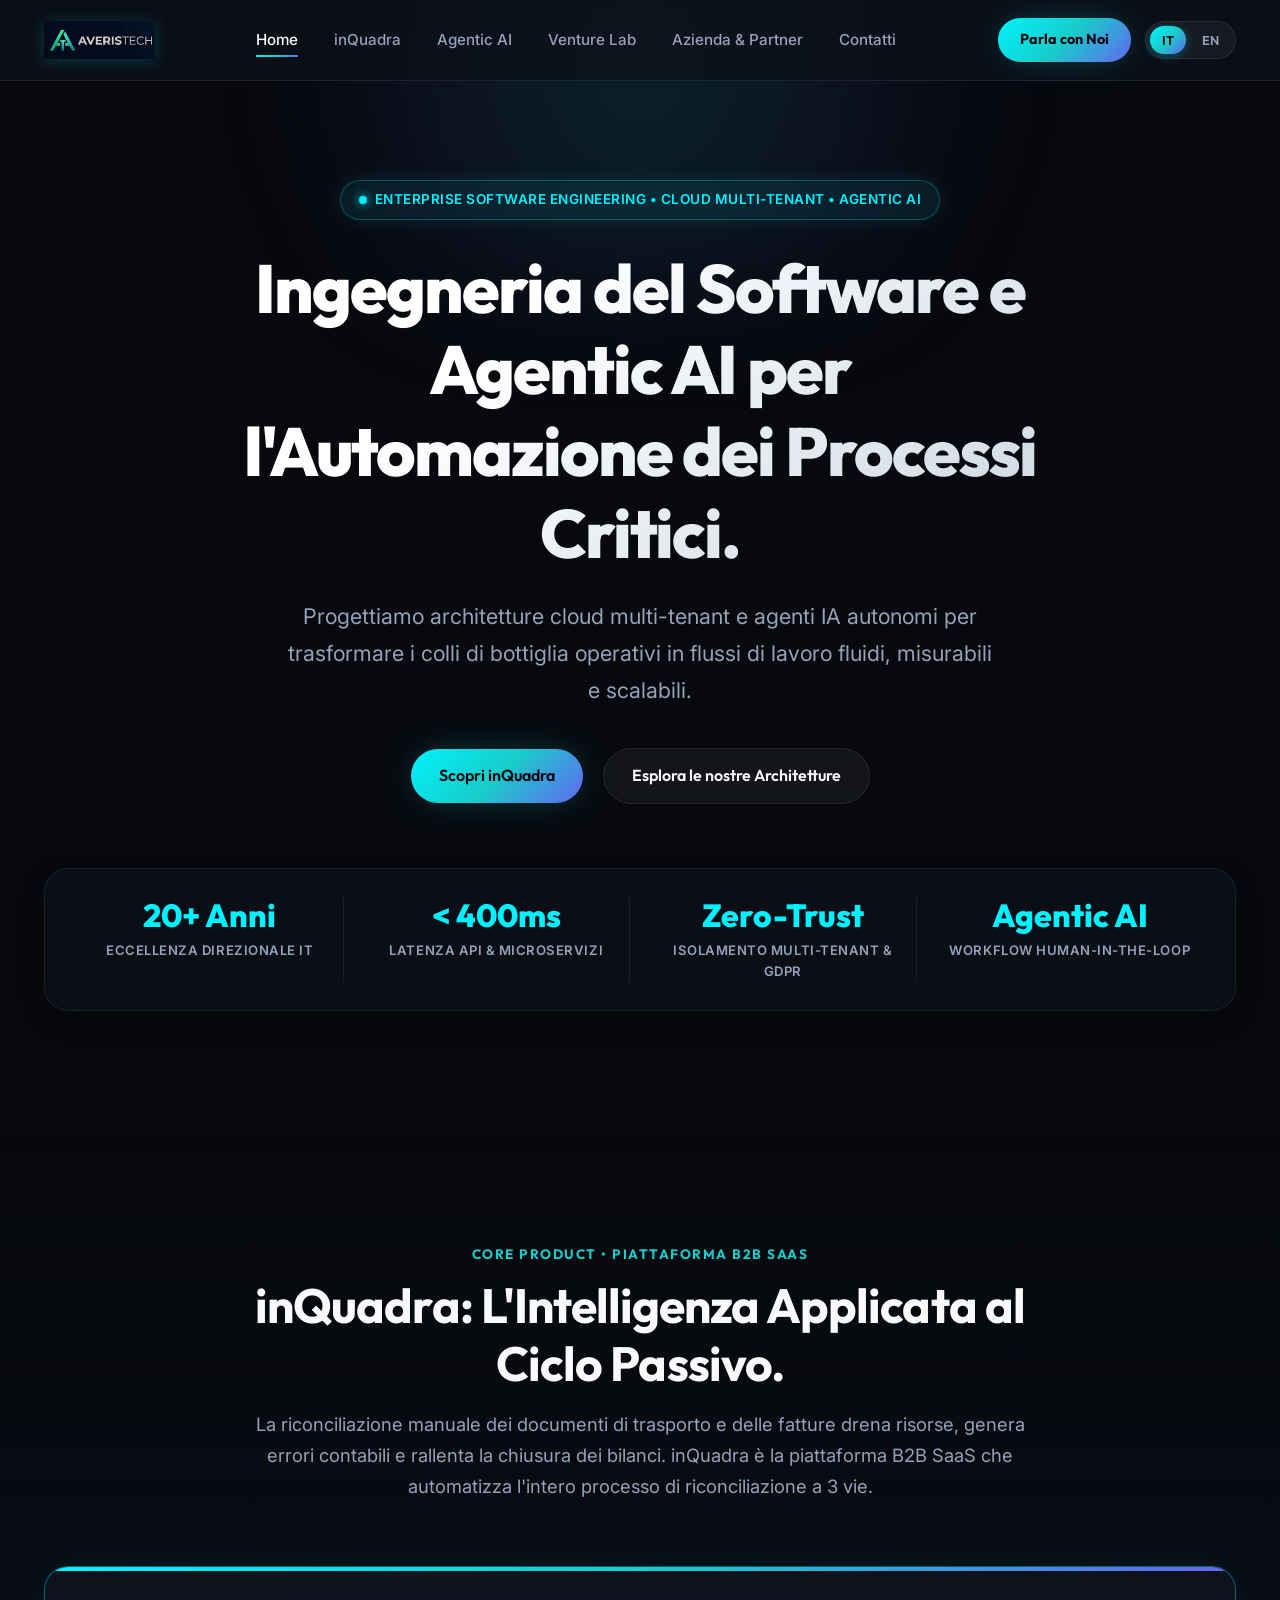
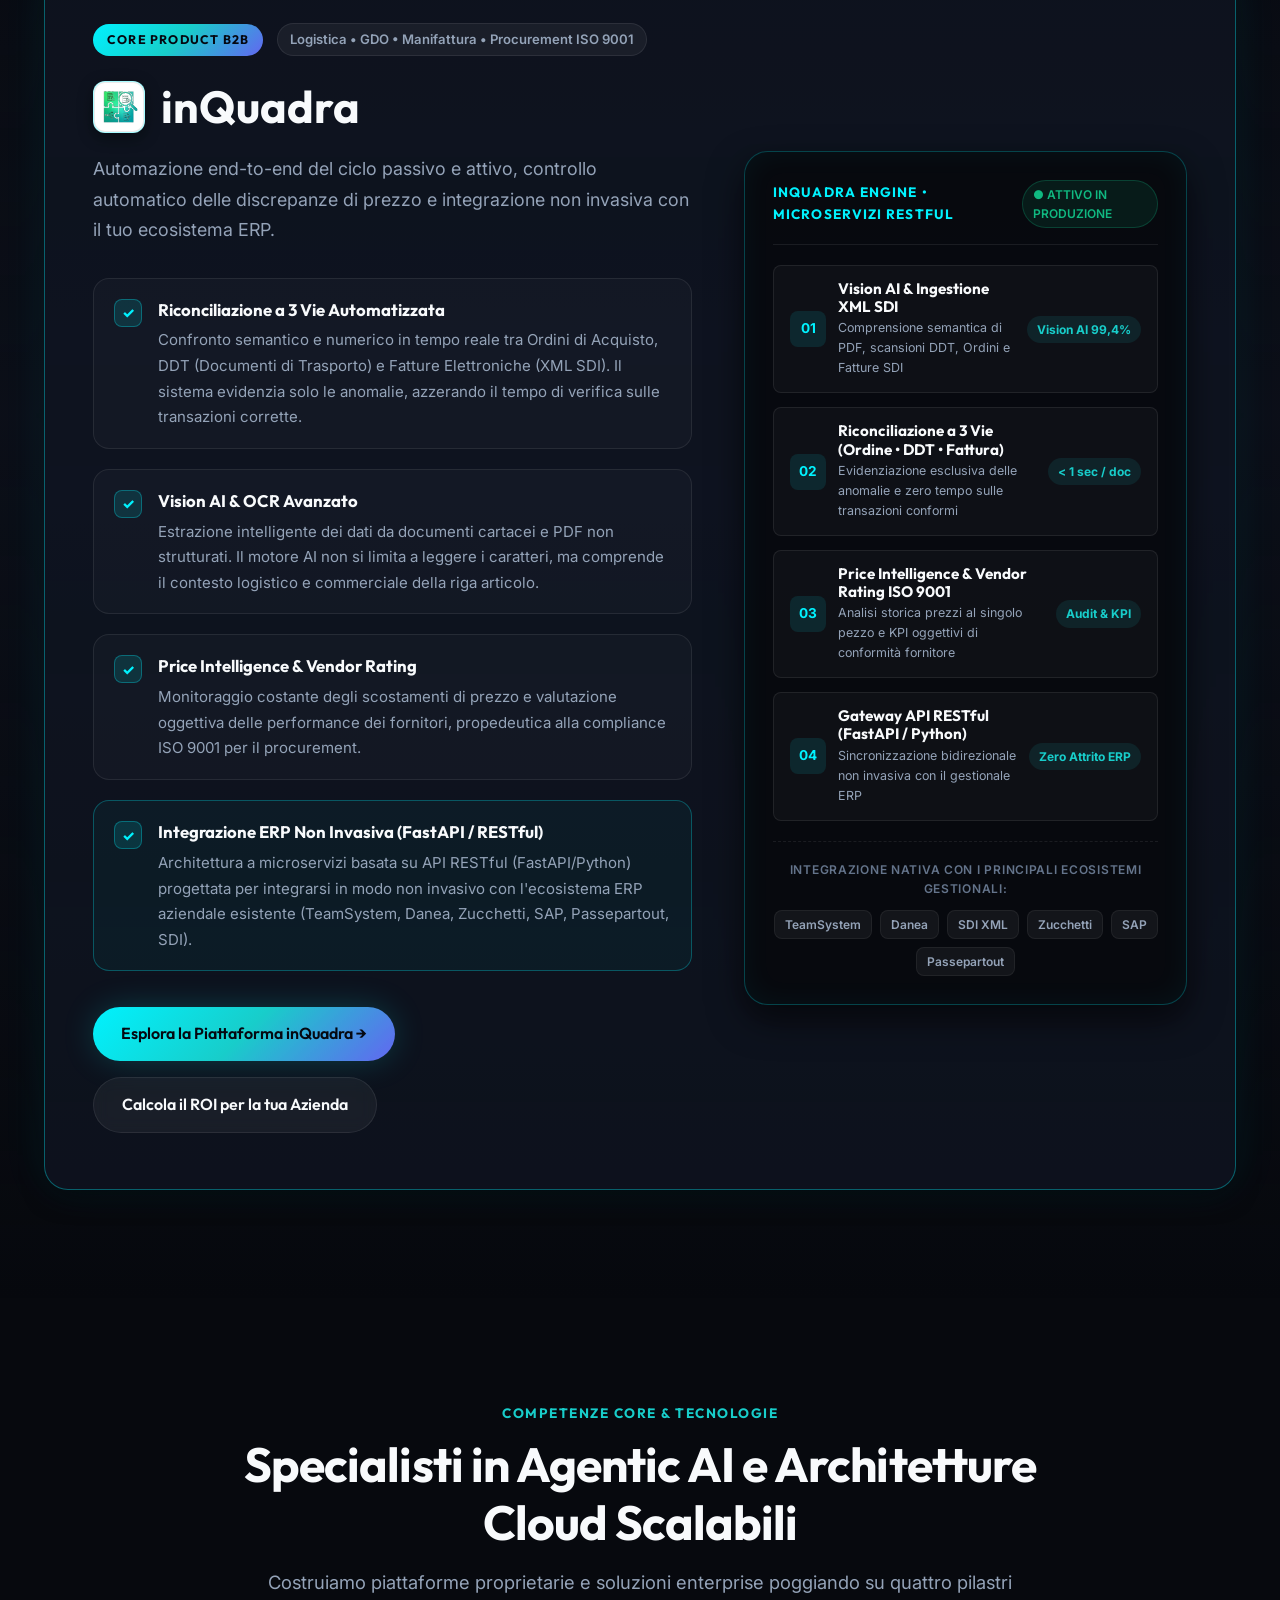
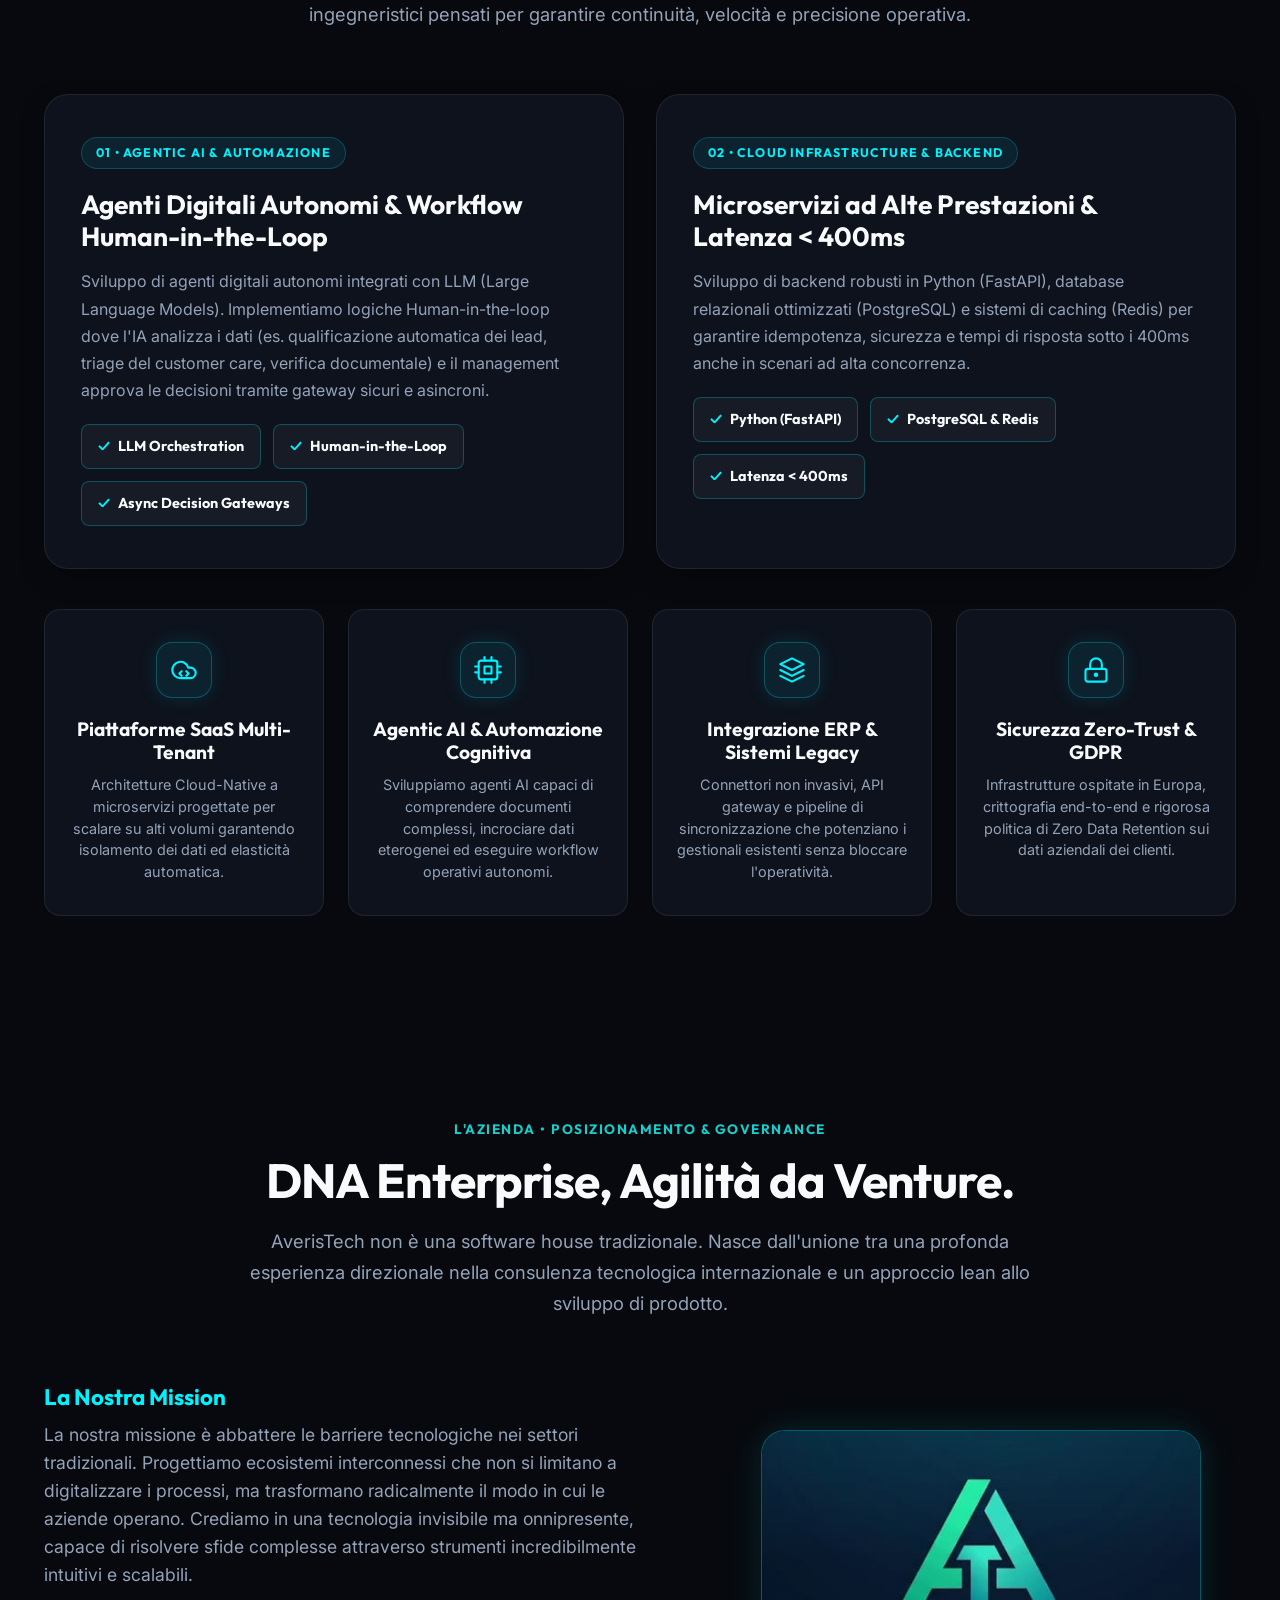
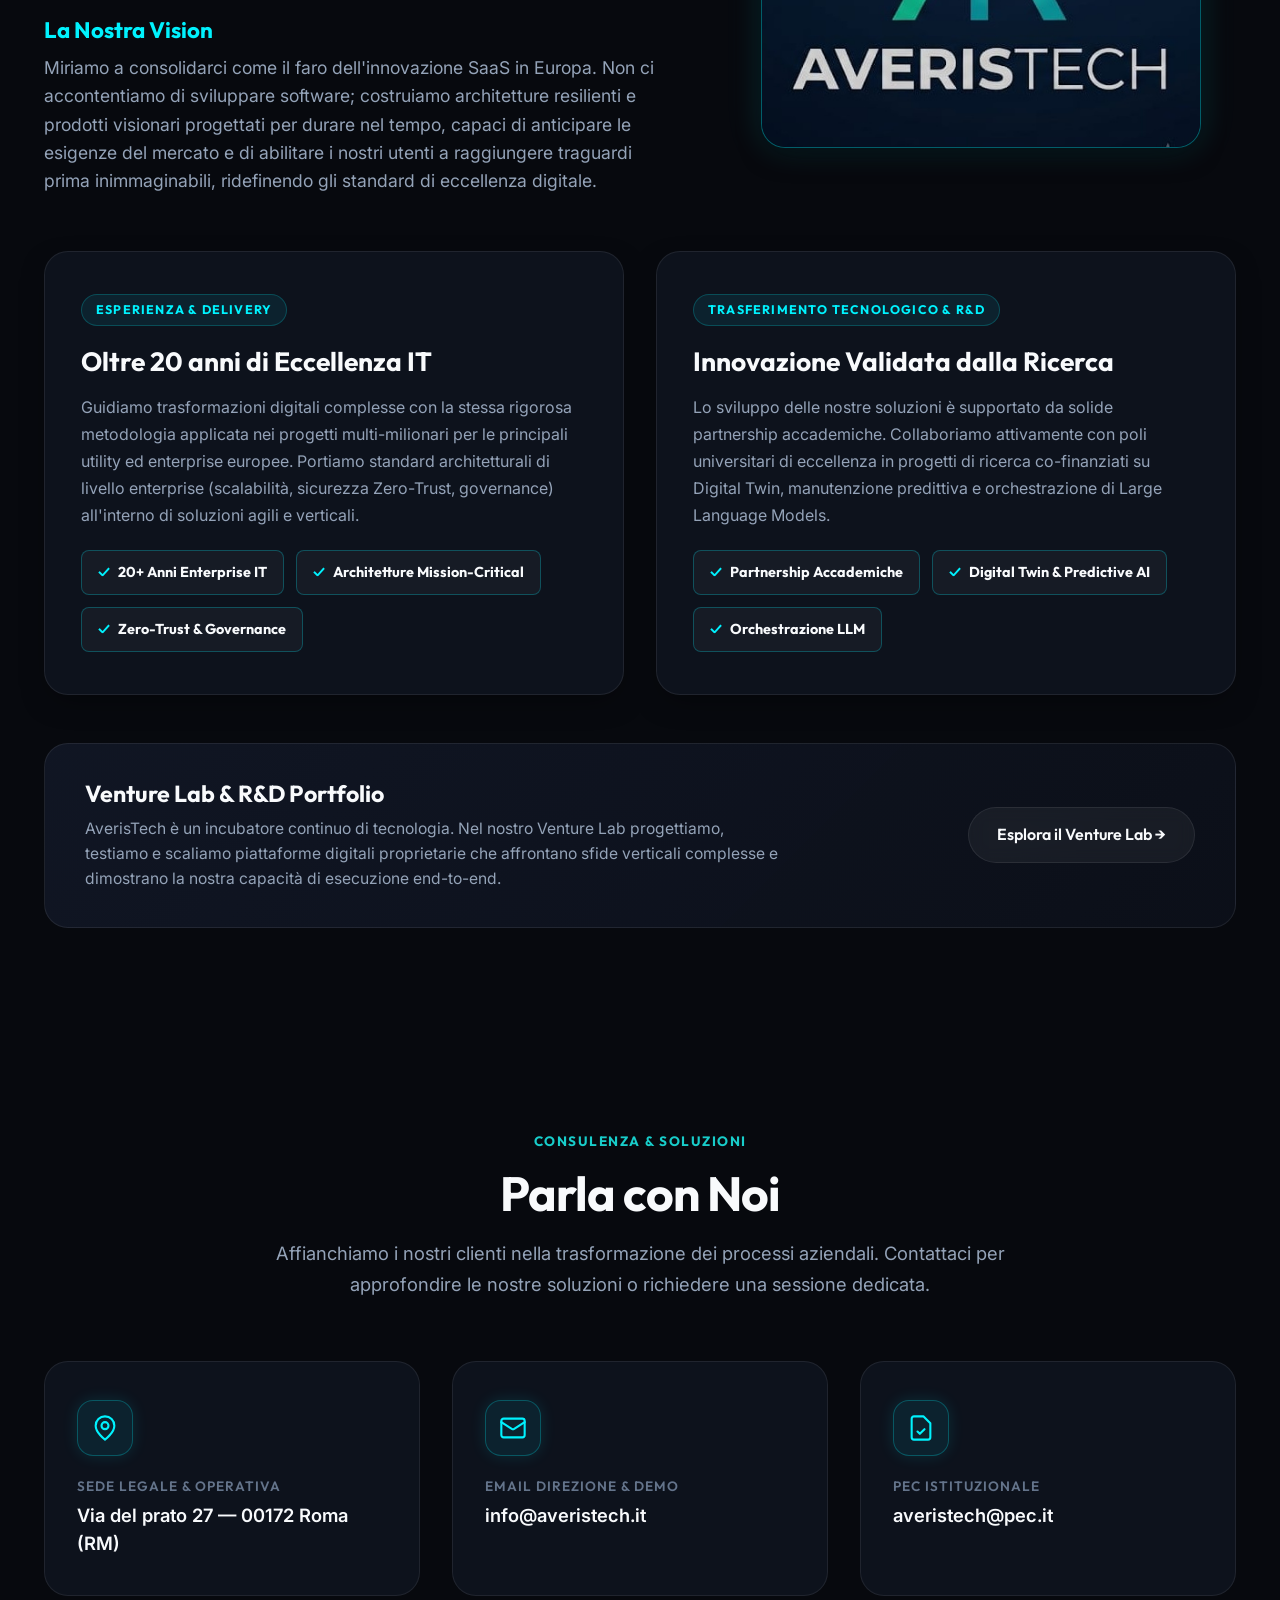
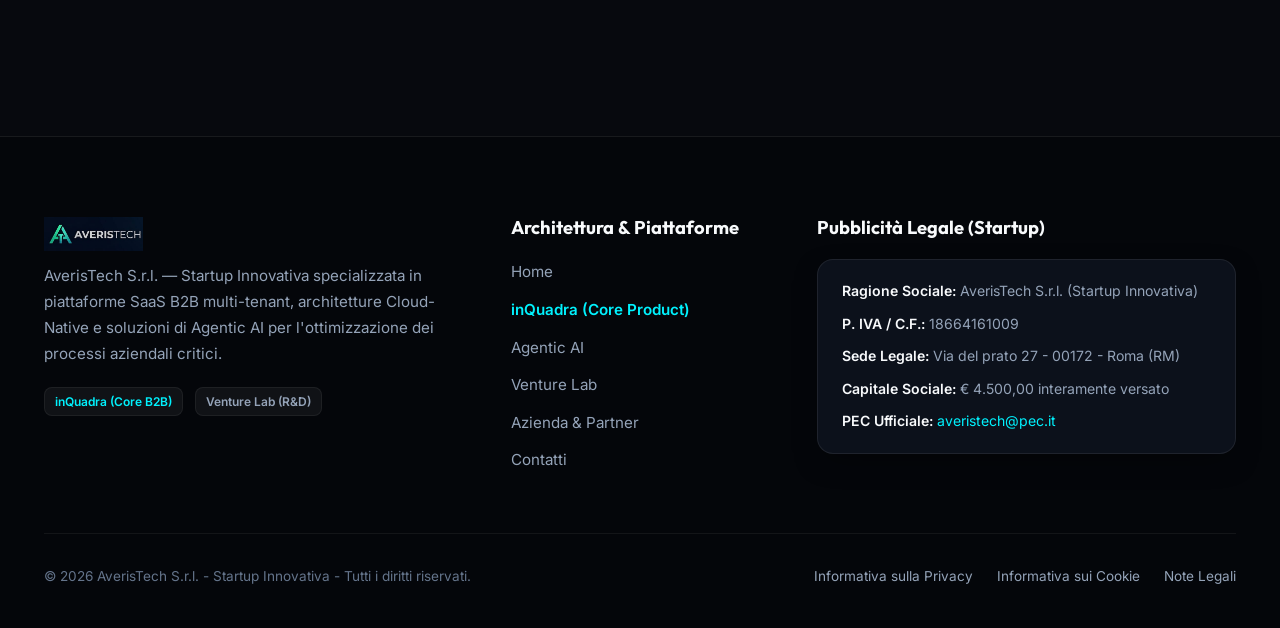
==== commit 16556ceb: "feat: add internationalization support and update navigation layout" ====
--- a/index.html
+++ b/index.html
@@ -6,7 +6,7 @@
     <meta name="viewport" content="width=device-width, initial-scale=1.0" />
     <title>AverisTech — Ingegneria del Software, Architetture Cloud &amp; Agentic AI</title>
     <meta name="description"
-        content="Progettiamo architetture cloud multi-tenant e agenti IA autonomi per trasformare i colli di bottiglia operativi in flussi di lavoro fluidi, misurabili e scalabili. Scopri inQuadra e il nostro Venture Lab." />
+        content="Progettiamo architetture cloud multi-tenant e agenti IA autonomi per trasformare i colli di bottiglia operativi in flussi di lavoro fluidi, misurabili e scalabili. Scopri inQuadra e le architetture AverisTech." />
     <meta name="keywords"
         content="AverisTech, Agentic AI, Ingegneria del Software, Architetture Cloud Multi-Tenant, FastAPI, PostgreSQL, Redis, inQuadra, 3-Way Matching, Riconciliazione a 3 Vie, Venture Lab" />
     <meta name="author" content="AverisTech S.r.l." />
@@ -76,7 +76,7 @@
     <!-- Ambient Background Glow Blob -->
     <div class="ambient-glow" aria-hidden="true"></div>
 
-    <!-- HEADER & NAVBAR -->
+    <!-- HEADER & NAVBAR (Struttura IA Istituzionale) -->
     <header class="navbar" id="navbar">
         <div class="container nav-container">
             <a href="#hero" class="logo-link" id="nav-logo-link" aria-label="AverisTech Home">
@@ -86,10 +86,10 @@
             <nav aria-label="Menu Principale">
                 <ul class="nav-links" id="nav-links">
                     <li><a href="#hero" class="nav-link active" id="link-home" data-i18n="nav-home">Home</a></li>
-                    <li><a href="#credibility" class="nav-link" id="link-company" data-i18n="nav-company">Azienda &amp; R&amp;D</a></li>
                     <li><a href="#inquadra" class="nav-link" id="link-inquadra" data-i18n="nav-inquadra">inQuadra</a></li>
-                    <li><a href="#agentic-ai" class="nav-link" id="link-agentic" data-i18n="nav-agentic">Architetture &amp; AI</a></li>
+                    <li><a href="#agentic-ai" class="nav-link" id="link-agentic" data-i18n="nav-agentic">Agentic AI</a></li>
                     <li><a href="venture-lab.html" class="nav-link" id="link-venture" data-i18n="nav-venture">Venture Lab</a></li>
+                    <li><a href="#credibility" class="nav-link" id="link-company" data-i18n="nav-company">Azienda &amp; Partner</a></li>
                     <li><a href="#contact" class="nav-link" id="link-contact" data-i18n="nav-contact">Contatti</a></li>
                 </ul>
             </nav>
@@ -126,7 +126,7 @@
                 <div class="hero-content">
                     <div class="hero-badge" id="hero-badge-pill">
                         <span class="badge-dot" aria-hidden="true"></span>
-                        <span class="hero-badge-text" data-i18n="hero-badge">Enterprise Software Engineering • Cloud Multi-Tenant • Agentic AI</span>
+                        <span class="hero-badge-text" data-i18n="hero-badge">Enterprise SaaS • Cloud Multi-Tenant • Agentic AI</span>
                     </div>
 
                     <h1 class="hero-title" id="hero-heading" data-i18n="hero-title">
@@ -148,8 +148,8 @@
                     </div>
                 </div>
 
-                <!-- Executive Credibility & Performance Strip -->
-                <div class="exec-kpi-strip" aria-label="Metriche e Standard Architetturali AverisTech">
+                <!-- Executive 5-Second Credibility Strip -->
+                <div class="exec-kpi-strip" aria-label="Indicatori Chiave di Performance Enterprise">
                     <div class="exec-kpi-item">
                         <span class="exec-kpi-val" data-i18n="kpi-1-val">20+ Anni</span>
                         <span class="exec-kpi-label" data-i18n="kpi-1-label">Eccellenza Direzionale IT</span>
@@ -171,82 +171,7 @@
         </section>
 
         <!-- =================================================================
-             2. SEZIONE CREDIBILITÀ & TRACK RECORD (L'AZIENDA)
-             ================================================================= -->
-        <section class="credibility-section" id="credibility" aria-labelledby="credibility-heading">
-            <div class="container">
-                <div class="section-header" style="max-width: 820px;">
-                    <span class="section-tag" data-i18n="cred-tag">L'Azienda • Posizionamento &amp; Governance</span>
-                    <h2 id="credibility-heading" class="section-title" data-i18n="cred-title">
-                        DNA Enterprise, Agilità da Venture.
-                    </h2>
-                    <p class="section-desc" data-i18n="cred-desc">
-                        AverisTech non è una software house tradizionale. Nasce dall'unione tra una profonda esperienza
-                        direzionale nella consulenza tecnologica internazionale e un approccio <em>lean</em> allo
-                        sviluppo di prodotto.
-                    </p>
-                </div>
-
-                <div class="credibility-grid" style="margin-bottom: 0;">
-                    <!-- Blocco 1: Esperienza e Delivery -->
-                    <article class="credibility-card" id="cred-card-track-record">
-                        <span class="credibility-eyebrow" data-i18n="cred-c1-eyebrow">Esperienza &amp; Delivery</span>
-                        <h3 data-i18n="cred-c1-title">Oltre 20 anni di Eccellenza IT</h3>
-                        <p data-i18n="cred-c1-p1">
-                            Guidiamo trasformazioni digitali complesse con la stessa rigorosa metodologia applicata nei
-                            progetti multi-milionari per le principali utility ed enterprise europee. Portiamo standard
-                            architetturali di livello enterprise (scalabilità, sicurezza Zero-Trust, governance)
-                            all'interno di soluzioni agili e verticali.
-                        </p>
-                        <ul style="display: flex; flex-direction: column; gap: 10px; margin-bottom: 24px; font-size: 0.92rem; color: var(--text-muted);">
-                            <li style="display: flex; gap: 10px; align-items: flex-start;">
-                                <span style="color: var(--accent-cyan); font-weight: 800;">✓</span>
-                                <span data-i18n="cred-c1-b1"><strong style="color: var(--text-main);">Governance &amp; Advisory Direzionale:</strong> affiancamento diretto a CFO, COO e CIO nella re-ingegnerizzazione dei processi core.</span>
-                            </li>
-                            <li style="display: flex; gap: 10px; align-items: flex-start;">
-                                <span style="color: var(--accent-cyan); font-weight: 800;">✓</span>
-                                <span data-i18n="cred-c1-b2"><strong style="color: var(--text-main);">Esecuzione Lean orientata al ROI:</strong> rilasci incrementali ad alto impatto senza bloccare l'operatività aziendale.</span>
-                            </li>
-                        </ul>
-                        <div class="partner-badges-row">
-                            <div class="partner-institution-pill"><span>✓</span> 20+ Anni Enterprise IT</div>
-                            <div class="partner-institution-pill"><span>✓</span> Architetture Mission-Critical</div>
-                            <div class="partner-institution-pill"><span>✓</span> Zero-Trust Governance</div>
-                        </div>
-                    </article>
-
-                    <!-- Blocco 2: Trasferimento Tecnologico e R&D -->
-                    <article class="credibility-card" id="cred-card-academic">
-                        <span class="credibility-eyebrow" data-i18n="cred-c2-eyebrow">Trasferimento Tecnologico &amp; R&amp;D</span>
-                        <h3 data-i18n="cred-c2-title">Innovazione Validata dalla Ricerca</h3>
-                        <p data-i18n="cred-c2-p1">
-                            Lo sviluppo delle nostre soluzioni è supportato da solide partnership accademiche.
-                            Collaboriamo attivamente con poli universitari di eccellenza in progetti di ricerca
-                            co-finanziati su Digital Twin, manutenzione predittiva e orchestrazione di Large Language
-                            Models.
-                        </p>
-                        <ul style="display: flex; flex-direction: column; gap: 10px; margin-bottom: 24px; font-size: 0.92rem; color: var(--text-muted);">
-                            <li style="display: flex; gap: 10px; align-items: flex-start;">
-                                <span style="color: var(--accent-cyan); font-weight: 800;">✓</span>
-                                <span data-i18n="cred-c2-b1"><strong style="color: var(--text-main);">Digital Twin &amp; Manutenzione Predittiva:</strong> modellazione digitale e algoritmi predittivi per l'ottimizzazione degli asset operativi.</span>
-                            </li>
-                            <li style="display: flex; gap: 10px; align-items: flex-start;">
-                                <span style="color: var(--accent-cyan); font-weight: 800;">✓</span>
-                                <span data-i18n="cred-c2-b2"><strong style="color: var(--text-main);">Orchestrazione LLM &amp; Vision AI:</strong> pipeline cognitive verificate per l'estrazione semantica e l'automazione documentale.</span>
-                            </li>
-                        </ul>
-                        <div class="partner-badges-row" aria-label="Ambiti di Ricerca e Sviluppo">
-                            <div class="partner-institution-pill"><span>✓</span> Partnership Accademiche</div>
-                            <div class="partner-institution-pill"><span>✓</span> Digital Twin &amp; Predictive AI</div>
-                            <div class="partner-institution-pill"><span>✓</span> Orchestrazione LLM</div>
-                        </div>
-                    </article>
-                </div>
-            </div>
-        </section>
-
-        <!-- =================================================================
-             3. CORE PRODUCT: INQUADRA (POSIZIONAMENTO B2B PURO)
+             2. CORE PRODUCT SECTION: INQUADRA (POSIZIONAMENTO B2B PURO)
              ================================================================= -->
         <section class="core-product-section" id="inquadra" aria-labelledby="core-product-heading">
             <div class="container">
@@ -266,7 +191,7 @@
                     <!-- Left Column: CFO & COO Value Proposition -->
                     <div>
                         <div class="core-product-badge-row">
-                            <span class="core-product-pill" data-i18n="core-pill-badge">Core Product B2B</span>
+                            <span class="core-product-pill" data-i18n="core-pill-badge">Core Platform</span>
                             <span class="core-product-sector-tag" data-i18n="core-sector-badge">Logistica • GDO • Manifattura • Procurement ISO 9001</span>
                         </div>
 
@@ -287,7 +212,7 @@
                         <div class="core-pillars-list">
                             <!-- Feature 1 -->
                             <div class="core-pillar-item">
-                                <span class="core-pillar-check" aria-hidden="true">01</span>
+                                <span class="core-pillar-check" aria-hidden="true">✓</span>
                                 <div class="core-pillar-text">
                                     <strong data-i18n="core-p1-title">Riconciliazione a 3 Vie Automatizzata</strong>
                                     <span data-i18n="core-p1-desc">Confronto semantico e numerico in tempo reale tra
@@ -299,7 +224,7 @@
 
                             <!-- Feature 2 -->
                             <div class="core-pillar-item">
-                                <span class="core-pillar-check" aria-hidden="true">02</span>
+                                <span class="core-pillar-check" aria-hidden="true">✓</span>
                                 <div class="core-pillar-text">
                                     <strong data-i18n="core-p2-title">Vision AI &amp; OCR Avanzato</strong>
                                     <span data-i18n="core-p2-desc">Estrazione intelligente dei dati da documenti
@@ -311,7 +236,7 @@
 
                             <!-- Feature 3 -->
                             <div class="core-pillar-item">
-                                <span class="core-pillar-check" aria-hidden="true">03</span>
+                                <span class="core-pillar-check" aria-hidden="true">✓</span>
                                 <div class="core-pillar-text">
                                     <strong data-i18n="core-p3-title">Price Intelligence &amp; Vendor Rating</strong>
                                     <span data-i18n="core-p3-desc">Monitoraggio costante degli scostamenti di prezzo e
@@ -320,11 +245,11 @@
                                 </div>
                             </div>
 
-                            <!-- Feature 4: Integrazione -->
+                            <!-- Integrazione -->
                             <div class="core-pillar-item" style="border-color: rgba(0, 242, 254, 0.28); background: rgba(0, 242, 254, 0.04);">
-                                <span class="core-pillar-check" aria-hidden="true">API</span>
+                                <span class="core-pillar-check" aria-hidden="true">✓</span>
                                 <div class="core-pillar-text">
-                                    <strong data-i18n="core-p4-title">Integrazione ERP Non Invasiva (FastAPI / RESTful)</strong>
+                                    <strong data-i18n="core-p4-title">Integrazione ERP Non Invasiva (API RESTful / FastAPI)</strong>
                                     <span data-i18n="core-p4-desc">Architettura a microservizi basata su API RESTful
                                         (FastAPI/Python) progettata per integrarsi in modo non invasivo con
                                         l'ecosistema ERP aziendale esistente (TeamSystem, Danea, Zucchetti, SAP,
@@ -338,7 +263,7 @@
                                 Esplora la Piattaforma inQuadra →
                             </a>
                             <a href="inquadra.html#calculator" class="btn btn-secondary" data-i18n="core-cta-roi">
-                                Calcola il ROI per la tua Azienda
+                                Simula il ROI Aziendale
                             </a>
                         </div>
                     </div>
@@ -397,14 +322,14 @@
                         </div>
 
                         <div class="core-arch-erp-box">
-                            <span class="core-arch-erp-label" data-i18n="core-arch-erp-label">Integrazione nativa con i principali ecosistemi gestionali:</span>
+                            <span class="core-arch-erp-label" data-i18n="core-arch-erp-label">Integrazione nativa senza attrito con:</span>
                             <div class="core-arch-erp-tags">
                                 <span class="tag">TeamSystem</span>
                                 <span class="tag">Danea</span>
+                                <span class="tag">SDI XML</span>
                                 <span class="tag">Zucchetti</span>
                                 <span class="tag">SAP</span>
                                 <span class="tag">Passepartout</span>
-                                <span class="tag">XML SDI</span>
                             </div>
                         </div>
                     </div>
@@ -413,7 +338,7 @@
         </section>
 
         <!-- =================================================================
-             4. SERVIZI & ARCHITETTURA (AGENTIC AI & CLOUD INFRASTRUCTURE)
+             3. SERVIZI & ARCHITETTURA (AGENTIC AI & CLOUD INFRASTRUCTURE)
              ================================================================= -->
         <section class="innovation" id="agentic-ai" aria-labelledby="innov-heading">
             <div class="container">
@@ -429,65 +354,59 @@
                     </p>
                 </div>
 
-                <!-- 2 Main Architectural Pillars (Deep-Dive Cards) -->
-                <div class="credibility-grid" style="margin-bottom: 36px;">
+                <!-- 2 Approfondimenti Architetturali (Agentic AI + Cloud Infrastructure) -->
+                <div class="credibility-grid" style="margin-bottom: 40px;">
                     <!-- Punto 1: Agentic AI & Automazione -->
                     <article class="credibility-card" id="arch-card-agentic">
-                        <span class="credibility-eyebrow" data-i18n="arch-p1-eyebrow">01 • Agentic AI &amp; Automazione</span>
-                        <h3 data-i18n="arch-p1-title">Agenti Digitali Autonomi &amp; Workflow Human-in-the-Loop</h3>
-                        <p data-i18n="arch-p1-desc">
+                        <span class="credibility-eyebrow" data-i18n="arch-p1-eyebrow">Punto 1 • Agentic AI &amp; Automazione</span>
+                        <h3 data-i18n="arch-p1-title">Agenti Digitali Autonomi &amp; Logiche Human-in-the-Loop</h3>
+                        <p data-i18n="arch-p1-desc" style="margin-bottom: 20px;">
                             Sviluppo di agenti digitali autonomi integrati con LLM (Large Language Models).
                             Implementiamo logiche <em>Human-in-the-loop</em> dove l'IA analizza i dati (es.
-                            qualificazione automatica dei lead, triage del customer care, verifica documentale) e il
+                            qualificazione automatica dei lead, triage del customer care, audit documentale) e il
                             management approva le decisioni tramite gateway sicuri e asincroni.
                         </p>
-                        <ul style="display: flex; flex-direction: column; gap: 10px; margin-bottom: 24px; font-size: 0.92rem; color: var(--text-muted);">
-                            <li style="display: flex; gap: 10px; align-items: flex-start;">
-                                <span style="color: var(--accent-cyan); font-weight: 800;">✓</span>
-                                <span data-i18n="arch-p1-b1"><strong style="color: var(--text-main);">Orchestrazione Multi-Agente:</strong> agenti specializzati che interrogano database aziendali, analizzano flussi e preparano azioni operative.</span>
-                            </li>
-                            <li style="display: flex; gap: 10px; align-items: flex-start;">
-                                <span style="color: var(--accent-cyan); font-weight: 800;">✓</span>
-                                <span data-i18n="arch-p1-b2"><strong style="color: var(--text-main);">Approvazione Esecutiva Asincrona:</strong> supervisione umana garantita tramite gateway crittografati prima di ogni esecuzione critica.</span>
-                            </li>
-                        </ul>
                         <div class="partner-badges-row">
-                            <div class="partner-institution-pill"><span>⚡</span> LLM Orchestration</div>
-                            <div class="partner-institution-pill"><span>🛡️</span> Human-in-the-Loop</div>
-                            <div class="partner-institution-pill"><span>🔄</span> Async Decision Gateways</div>
+                            <div class="partner-institution-pill"><span>✓</span> LLM Orchestration</div>
+                            <div class="partner-institution-pill"><span>✓</span> Human-in-the-Loop</div>
+                            <div class="partner-institution-pill"><span>✓</span> Async Decision Gateways</div>
                         </div>
                     </article>
 
                     <!-- Punto 2: Cloud Infrastructure & Backend -->
                     <article class="credibility-card" id="arch-card-cloud">
-                        <span class="credibility-eyebrow" data-i18n="arch-p2-eyebrow">02 • Cloud Infrastructure &amp; Backend</span>
-                        <h3 data-i18n="arch-p2-title">Microservizi ad Alte Prestazioni &amp; Latenza &lt; 400ms</h3>
-                        <p data-i18n="arch-p2-desc">
+                        <span class="credibility-eyebrow" data-i18n="arch-p2-eyebrow">Punto 2 • Cloud Infrastructure &amp; Backend</span>
+                        <h3 data-i18n="arch-p2-title">Microservizi ad Alte Prestazioni &amp; Risposta &lt; 400ms</h3>
+                        <p data-i18n="arch-p2-desc" style="margin-bottom: 20px;">
                             Sviluppo di backend robusti in Python (FastAPI), database relazionali ottimizzati
                             (PostgreSQL) e sistemi di caching (Redis) per garantire idempotenza, sicurezza e tempi di
-                            risposta sotto i 400ms anche in scenari ad alta concorrenza.
-                        </p>
-                        <ul style="display: flex; flex-direction: column; gap: 10px; margin-bottom: 24px; font-size: 0.92rem; color: var(--text-muted);">
-                            <li style="display: flex; gap: 10px; align-items: flex-start;">
-                                <span style="color: var(--accent-cyan); font-weight: 800;">✓</span>
-                                <span data-i18n="arch-p2-b1"><strong style="color: var(--text-main);">Stack Python FastAPI + PostgreSQL + Redis:</strong> transazioni ACID idempotenti, code asincrone e caching in-memory ad altissima velocità.</span>
-                            </li>
-                            <li style="display: flex; gap: 10px; align-items: flex-start;">
-                                <span style="color: var(--accent-cyan); font-weight: 800;">✓</span>
-                                <span data-i18n="arch-p2-b2"><strong style="color: var(--text-main);">Architetture Leggere &amp; Self-Hosted:</strong> pieno controllo sull'infrastruttura, isolamento multi-tenant e assenza di vendor lock-in.</span>
-                            </li>
-                        </ul>
+                            risposta sotto i 400ms.
+                        </p>
                         <div class="partner-badges-row">
-                            <div class="partner-institution-pill"><span>🐍</span> Python / FastAPI</div>
-                            <div class="partner-institution-pill"><span>🗄️</span> PostgreSQL &amp; Redis</div>
-                            <div class="partner-institution-pill"><span>🚀</span> Response Time &lt; 400ms</div>
+                            <div class="partner-institution-pill"><span>✓</span> Python (FastAPI)</div>
+                            <div class="partner-institution-pill"><span>✓</span> PostgreSQL &amp; Redis</div>
+                            <div class="partner-institution-pill"><span>✓</span> Latenza &lt; 400ms</div>
                         </div>
                     </article>
                 </div>
 
-                <!-- 4 Technical Stack Highlights -->
+                <!-- 4 Pilastri Tecnologici (Grid Classica) -->
                 <div class="innovation-grid">
                     <article class="tech-item" id="tech-card-1">
+                        <span class="tech-icon" aria-hidden="true">
+                            <svg xmlns="http://www.w3.org/2000/svg" viewBox="0 0 24 24" fill="none"
+                                stroke="currentColor" stroke-linecap="round" stroke-linejoin="round">
+                                <path d="M17.5 19H9a7 7 0 1 1 6.71-9h1.79a4.5 4.5 0 1 1 0 9Z" />
+                                <path d="m10 13-2 2 2 2" />
+                                <path d="m14 17 2-2-2-2" />
+                            </svg>
+                        </span>
+                        <h3 data-i18n="tech-1-title">Architetture Cloud-Native &amp; Microservizi</h3>
+                        <p data-i18n="tech-1-desc">Sistemi distribuiti multi-tenant orientati agli eventi, leggeri,
+                            performanti e predisposti per il deployment self-hosted o cloud.</p>
+                    </article>
+
+                    <article class="tech-item" id="tech-card-2">
                         <span class="tech-icon" aria-hidden="true">
                             <svg xmlns="http://www.w3.org/2000/svg" viewBox="0 0 24 24" fill="none"
                                 stroke="currentColor" stroke-linecap="round" stroke-linejoin="round">
@@ -503,21 +422,9 @@
                                 <path d="M1 14h3" />
                             </svg>
                         </span>
-                        <h3 data-i18n="tech-1-title">Orchestrazione LLM</h3>
-                        <p data-i18n="tech-1-desc">Agenti autonomi per lead qualification, customer care triage e audit documentale.</p>
-                    </article>
-
-                    <article class="tech-item" id="tech-card-2">
-                        <span class="tech-icon" aria-hidden="true">
-                            <svg xmlns="http://www.w3.org/2000/svg" viewBox="0 0 24 24" fill="none"
-                                stroke="currentColor" stroke-linecap="round" stroke-linejoin="round">
-                                <path d="M17.5 19H9a7 7 0 1 1 6.71-9h1.79a4.5 4.5 0 1 1 0 9Z" />
-                                <path d="m10 13-2 2 2 2" />
-                                <path d="m14 17 2-2-2-2" />
-                            </svg>
-                        </span>
-                        <h3 data-i18n="tech-2-title">FastAPI &amp; Microservizi</h3>
-                        <p data-i18n="tech-2-desc">API RESTful asincrone, idempotenti e progettate per tempi di risposta inferiori a 400ms.</p>
+                        <h3 data-i18n="tech-2-title">Agentic AI &amp; Data Analytics</h3>
+                        <p data-i18n="tech-2-desc">Agenti autonomi e motori predittivi con validazione
+                            Human-in-the-loop per decisioni operative sicure e tracciabili.</p>
                     </article>
 
                     <article class="tech-item" id="tech-card-3">
@@ -529,8 +436,9 @@
                                 <polyline points="2 12 12 17 22 12" />
                             </svg>
                         </span>
-                        <h3 data-i18n="tech-3-title">PostgreSQL &amp; Redis</h3>
-                        <p data-i18n="tech-3-desc">Persistenza relazionale ottimizzata e caching distribuito per carichi transazionali elevati.</p>
+                        <h3 data-i18n="tech-3-title">Backend FastAPI, PostgreSQL &amp; Redis</h3>
+                        <p data-i18n="tech-3-desc">Transazioni idempotenti, persistenza relazionale ottimizzata e
+                            caching in-memory con tempi di risposta garantiti sotto i 400ms.</p>
                     </article>
 
                     <article class="tech-item" id="tech-card-4">
@@ -542,177 +450,117 @@
                                 <circle cx="12" cy="16" r="1" />
                             </svg>
                         </span>
-                        <h3 data-i18n="tech-4-title">Self-Hosted &amp; Zero-Trust</h3>
-                        <p data-i18n="tech-4-desc">Deployment su infrastrutture dedicate, isolamento multi-tenant e conformità GDPR nativa.</p>
+                        <h3 data-i18n="tech-4-title">Sicurezza Zero-Trust &amp; GDPR</h3>
+                        <p data-i18n="tech-4-desc">Sovranità del dato su server UE, isolamento rigoroso dei tenant e
+                            politica di Zero Data Retention sui modelli AI.</p>
                     </article>
                 </div>
             </div>
         </section>
 
         <!-- =================================================================
-             5. VENTURE LAB (LA VETRINA TECNOLOGICA & R&D PORTFOLIO)
+             4. CREDIBILITY & TRUST SECTION (AZIENDA & PARTNER)
              ================================================================= -->
-        <section class="portfolio" id="venture-lab-section" aria-labelledby="vlab-section-heading">
+        <section class="credibility-section" id="credibility" aria-labelledby="credibility-heading">
             <div class="container">
                 <div class="section-header" style="max-width: 820px;">
-                    <span class="section-tag" data-i18n="vlab-sec-tag">Esecuzione End-to-End • Proof of Concept Operativi</span>
-                    <h2 id="vlab-section-heading" class="section-title" data-i18n="vlab-sec-title">
-                        Venture Lab &amp; R&amp;D Portfolio.
+                    <span class="section-tag" data-i18n="cred-tag">Azienda &amp; Partner • Esperienza &amp; Ricerca</span>
+                    <h2 id="credibility-heading" class="section-title" data-i18n="cred-title">
+                        DNA Enterprise, Agilità da Venture.
                     </h2>
-                    <p class="section-desc" data-i18n="vlab-sec-intro">
-                        AverisTech è un incubatore continuo di tecnologia. Nel nostro Venture Lab progettiamo, testiamo
-                        e scaliamo piattaforme digitali proprietarie che affrontano sfide verticali complesse. Questi
-                        Proof of Concept operativi dimostrano la nostra capacità di esecuzione end-to-end.
+                    <p class="section-desc" data-i18n="cred-desc">
+                        AverisTech non è una software house tradizionale. Nasce dall'unione tra una profonda esperienza
+                        direzionale nella consulenza tecnologica internazionale e un approccio <em>lean</em> allo
+                        sviluppo di prodotto.
                     </p>
                 </div>
 
-                <div class="venture-grid-3">
-                    <!-- Card 1: Wroomy -->
-                    <article class="project-card" id="home-card-wroomy">
-                        <div>
-                            <div class="project-header">
-                                <a href="https://wroomy.it" target="_blank" rel="noopener noreferrer"
-                                    class="project-domain">
-                                    wroomy.it ↗
-                                </a>
-                                <span class="project-status">
-                                    <span class="status-dot" aria-hidden="true"></span>
-                                    <span data-i18n="vlab-status-poc">PoC Operativo</span>
-                                </span>
-                            </div>
-
-                            <h3 class="project-title">
-                                <span class="project-logo-badge">
-                                    <img src="media/wroomy-logo.png" alt="Wroomy Logo" class="project-badge-img" />
-                                </span>
-                                <span data-i18n="wroomy-title">Wroomy</span>
-                            </h3>
-
-                            <p class="project-desc" data-i18n="vlab-wroomy-desc">
-                                Motore SaaS di Market Intelligence per il settore automotive. Sfrutta l'algoritmo
-                                proprietario <em>AutoScore™</em> per il pricing predittivo e la valutazione dei veicoli
-                                in tempo reale analizzando ampi set di dati di mercato.
-                            </p>
-
-                            <div class="project-tags" aria-label="Tecnologie Wroomy">
-                                <span class="tag">AutoScore™ Algorithm</span>
-                                <span class="tag">Predictive Pricing</span>
-                                <span class="tag">Market Intelligence</span>
-                                <span class="tag">Automotive SaaS</span>
-                            </div>
-                        </div>
-
-                        <div class="project-footer" style="display: flex; align-items: center; justify-content: space-between; gap: 12px;">
-                            <a href="wroomy.html" class="project-link-btn" data-i18n="vlab-card-cta">
-                                Scheda Architetturale →
-                            </a>
-                            <a href="https://wroomy.it" target="_blank" rel="noopener noreferrer"
-                                style="font-size: 0.85rem; color: var(--text-muted); font-weight: 600;">
-                                Live ↗
-                            </a>
+                <!-- Corporate Identity & Visual Emblem Row (Struttura Classica AverisTech) -->
+                <div class="about-grid" style="margin-bottom: 56px;">
+                    <div class="about-text">
+                        <h3 data-i18n="about-mission-title" style="font-size: 1.4rem; margin-bottom: 10px; color: var(--accent-cyan);">
+                            La Nostra Mission
+                        </h3>
+                        <p data-i18n="about-mission-text">
+                            Progettare ecosistemi software e architetture agentiche che non si limitano a digitalizzare
+                            i processi, ma trasformano radicalmente l'efficienza operativa delle aziende attraverso
+                            strumenti robusti, misurabili e scalabili.
+                        </p>
+
+                        <h3 data-i18n="about-vision-title" style="font-size: 1.4rem; margin-top: 28px; margin-bottom: 10px; color: var(--accent-cyan);">
+                            La Nostra Vision
+                        </h3>
+                        <p data-i18n="about-vision-text" style="margin-bottom: 0;">
+                            Affermarci come partner tecnologico di riferimento nell'innovazione SaaS e Agentic AI in
+                            Europa, costruendo architetture resilienti capaci di anticipare le sfide dei mercati
+                            industriali e B2B.
+                        </p>
+                    </div>
+
+                    <div class="about-visual">
+                        <div class="about-card-glow" id="about-card-emblem">
+                            <img src="media/logo-stacked.jpeg" alt="AverisTech Stacked Emblem" class="logo-stacked-img"
+                                id="about-logo-stacked" />
+                        </div>
+                    </div>
+                </div>
+
+                <!-- 2 Blocchi di Credibilità (Esperienza 20+ Anni + Ricerca & R&D) -->
+                <div class="credibility-grid">
+                    <!-- Blocco 1: Esperienza e Delivery -->
+                    <article class="credibility-card" id="cred-card-track-record">
+                        <span class="credibility-eyebrow" data-i18n="cred-c1-eyebrow">Esperienza &amp; Delivery</span>
+                        <h3 data-i18n="cred-c1-title">Oltre 20 anni di Eccellenza IT</h3>
+                        <p data-i18n="cred-c1-p1" style="margin-bottom: 0;">
+                            Guidiamo trasformazioni digitali complesse con la stessa rigorosa metodologia applicata nei
+                            progetti multi-milionari per le principali utility ed enterprise europee. Portiamo standard
+                            architetturali di livello enterprise (scalabilità, sicurezza Zero-Trust, governance)
+                            all'interno di soluzioni agili e verticali.
+                        </p>
+                        <div class="partner-badges-row">
+                            <div class="partner-institution-pill"><span>✓</span> 20+ Anni Enterprise IT</div>
+                            <div class="partner-institution-pill"><span>✓</span> Architetture Mission-Critical</div>
+                            <div class="partner-institution-pill"><span>✓</span> Zero-Trust &amp; Governance</div>
                         </div>
                     </article>
 
-                    <!-- Card 2: PetsGo -->
-                    <article class="project-card" id="home-card-petsgo">
-                        <div>
-                            <div class="project-header">
-                                <a href="https://petsgo.it" target="_blank" rel="noopener noreferrer"
-                                    class="project-domain">
-                                    petsgo.it ↗
-                                </a>
-                                <span class="project-status">
-                                    <span class="status-dot" aria-hidden="true"></span>
-                                    <span data-i18n="vlab-status-poc">PoC Operativo</span>
-                                </span>
-                            </div>
-
-                            <h3 class="project-title">
-                                <span class="project-logo-badge">
-                                    <img src="media/logo_petsgo.png" alt="PetsGo Logo" class="project-badge-img" />
-                                </span>
-                                <span data-i18n="petsgo-title">PetsGo</span>
-                            </h3>
-
-                            <p class="project-desc" data-i18n="vlab-petsgo-desc">
-                                Ecosistema digitale integrato per il settore pet care e la telemedicina veterinaria.
-                                Un'infrastruttura ad alta scalabilità che connette app mobili native (iOS/Android) con
-                                dashboard cliniche B2B per la gestione unificata dei libretti sanitari e delle
-                                prenotazioni.
-                            </p>
-
-                            <div class="project-tags" aria-label="Tecnologie PetsGo">
-                                <span class="tag">iOS &amp; Android Native</span>
-                                <span class="tag">Dashboard Cliniche B2B</span>
-                                <span class="tag">Telemedicina &amp; Booking</span>
-                                <span class="tag">High Scalability</span>
-                            </div>
-                        </div>
-
-                        <div class="project-footer" style="display: flex; align-items: center; justify-content: space-between; gap: 12px;">
-                            <a href="petsgo.html" class="project-link-btn" data-i18n="vlab-card-cta">
-                                Scheda Architetturale →
-                            </a>
-                            <a href="https://petsgo.it" target="_blank" rel="noopener noreferrer"
-                                style="font-size: 0.85rem; color: var(--text-muted); font-weight: 600;">
-                                Live ↗
-                            </a>
+                    <!-- Blocco 2: Trasferimento Tecnologico e R&D -->
+                    <article class="credibility-card" id="cred-card-academic">
+                        <span class="credibility-eyebrow" data-i18n="cred-c2-eyebrow">Trasferimento Tecnologico &amp; R&amp;D</span>
+                        <h3 data-i18n="cred-c2-title">Innovazione Validata dalla Ricerca</h3>
+                        <p data-i18n="cred-c2-p1" style="margin-bottom: 0;">
+                            Lo sviluppo delle nostre soluzioni è supportato da solide partnership accademiche.
+                            Collaboriamo attivamente con poli universitari di eccellenza in progetti di ricerca
+                            co-finanziati su Digital Twin, manutenzione predittiva e orchestrazione di Large Language
+                            Models.
+                        </p>
+                        <div class="partner-badges-row" aria-label="Pilastri di Ricerca e Sviluppo">
+                            <div class="partner-institution-pill"><span>✓</span> Partnership Accademiche</div>
+                            <div class="partner-institution-pill"><span>✓</span> Digital Twin &amp; Predictive AI</div>
+                            <div class="partner-institution-pill"><span>✓</span> Orchestrazione LLM</div>
                         </div>
                     </article>
-
-                    <!-- Card 3: Infrastrutture Managed -->
-                    <article class="project-card" id="home-card-managed">
-                        <div>
-                            <div class="project-header">
-                                <a href="https://freelancerhost.com" target="_blank" rel="noopener noreferrer"
-                                    class="project-domain">
-                                    freelancerhost.com ↗
-                                </a>
-                                <span class="project-status">
-                                    <span class="status-dot" aria-hidden="true"></span>
-                                    <span data-i18n="vlab-status-poc">PoC Operativo</span>
-                                </span>
-                            </div>
-
-                            <h3 class="project-title">
-                                <span class="project-logo-badge">
-                                    <img src="media/logo-freelancerhost.jpg" alt="Infrastrutture Managed Logo"
-                                        class="project-badge-img" />
-                                </span>
-                                <span data-i18n="vlab-managed-title">Infrastrutture Managed</span>
-                            </h3>
-
-                            <p class="project-desc" data-i18n="vlab-flh-desc">
-                                Piattaforme di automazione per il deployment continuo e l'hosting ottimizzato,
-                                garantendo isolamento dei tenant, provisioning rapido e sicurezza Zero-Trust per
-                                professionisti e ambienti applicativi dedicati.
-                            </p>
-
-                            <div class="project-tags" aria-label="Tecnologie Infrastrutture Managed">
-                                <span class="tag">Continuous Deployment</span>
-                                <span class="tag">Tenant Isolation</span>
-                                <span class="tag">Zero-Trust Security</span>
-                                <span class="tag">Managed Cloud</span>
-                            </div>
-                        </div>
-
-                        <div class="project-footer" style="display: flex; align-items: center; justify-content: space-between; gap: 12px;">
-                            <a href="freelancerhost.html" class="project-link-btn" data-i18n="vlab-card-cta">
-                                Scheda Architetturale →
-                            </a>
-                            <a href="venture-lab.html"
-                                style="font-size: 0.85rem; color: var(--accent-cyan); font-weight: 600;"
-                                data-i18n="vlab-explore-all">
-                                Venture Lab →
-                            </a>
-                        </div>
-                    </article>
+                </div>
+
+                <!-- Venture Lab Institutional Callout -->
+                <div class="venture-teaser-banner">
+                    <div class="venture-teaser-text">
+                        <h3 data-i18n="cred-venture-title">Venture Lab &amp; R&amp;D Portfolio</h3>
+                        <p data-i18n="cred-venture-desc">
+                            AverisTech è un incubatore continuo di tecnologia. Nel nostro Venture Lab progettiamo,
+                            testiamo e scaliamo piattaforme digitali proprietarie che affrontano sfide verticali
+                            complesse e dimostrano la nostra capacità di esecuzione end-to-end.
+                        </p>
+                    </div>
+                    <a href="venture-lab.html" class="btn btn-secondary" data-i18n="cred-venture-btn">
+                        Esplora il Venture Lab →
+                    </a>
                 </div>
             </div>
         </section>
 
         <!-- =================================================================
-             6. CONTACT SECTION (PARLA CON NOI)
+             5. CONTACT SECTION (PARLA CON NOI)
              ================================================================= -->
         <section class="contact" id="contact" aria-labelledby="contact-heading">
             <div class="container">
@@ -794,10 +642,6 @@
                             style="text-decoration: none; color: var(--accent-cyan); font-weight: 600;">inQuadra (Core B2B)</a>
                         <a href="venture-lab.html" class="tag"
                             style="text-decoration: none; color: var(--text-muted);">Venture Lab (R&amp;D)</a>
-                        <a href="https://wroomy.it" target="_blank" rel="noopener noreferrer" class="tag"
-                            style="text-decoration: none; color: var(--text-muted);">wroomy.it</a>
-                        <a href="https://petsgo.it" target="_blank" rel="noopener noreferrer" class="tag"
-                            style="text-decoration: none; color: var(--text-muted);">petsgo.it</a>
                     </div>
                 </div>
 
@@ -806,10 +650,10 @@
                     <h2 class="footer-heading" data-i18n="footer-heading-links">Architettura &amp; Piattaforme</h2>
                     <ul class="footer-links">
                         <li><a href="#hero" data-i18n="nav-home">Home</a></li>
-                        <li><a href="#credibility" data-i18n="nav-company">Azienda &amp; R&amp;D</a></li>
                         <li><a href="inquadra.html" style="color: var(--accent-cyan); font-weight: 600;">inQuadra (Core Product)</a></li>
-                        <li><a href="#agentic-ai" data-i18n="nav-agentic">Architetture &amp; AI</a></li>
+                        <li><a href="#agentic-ai" data-i18n="nav-agentic">Agentic AI</a></li>
                         <li><a href="venture-lab.html" data-i18n="nav-venture">Venture Lab</a></li>
+                        <li><a href="#credibility" data-i18n="nav-company">Azienda &amp; Partner</a></li>
                         <li><a href="#contact" data-i18n="nav-contact">Contatti</a></li>
                     </ul>
                 </div>
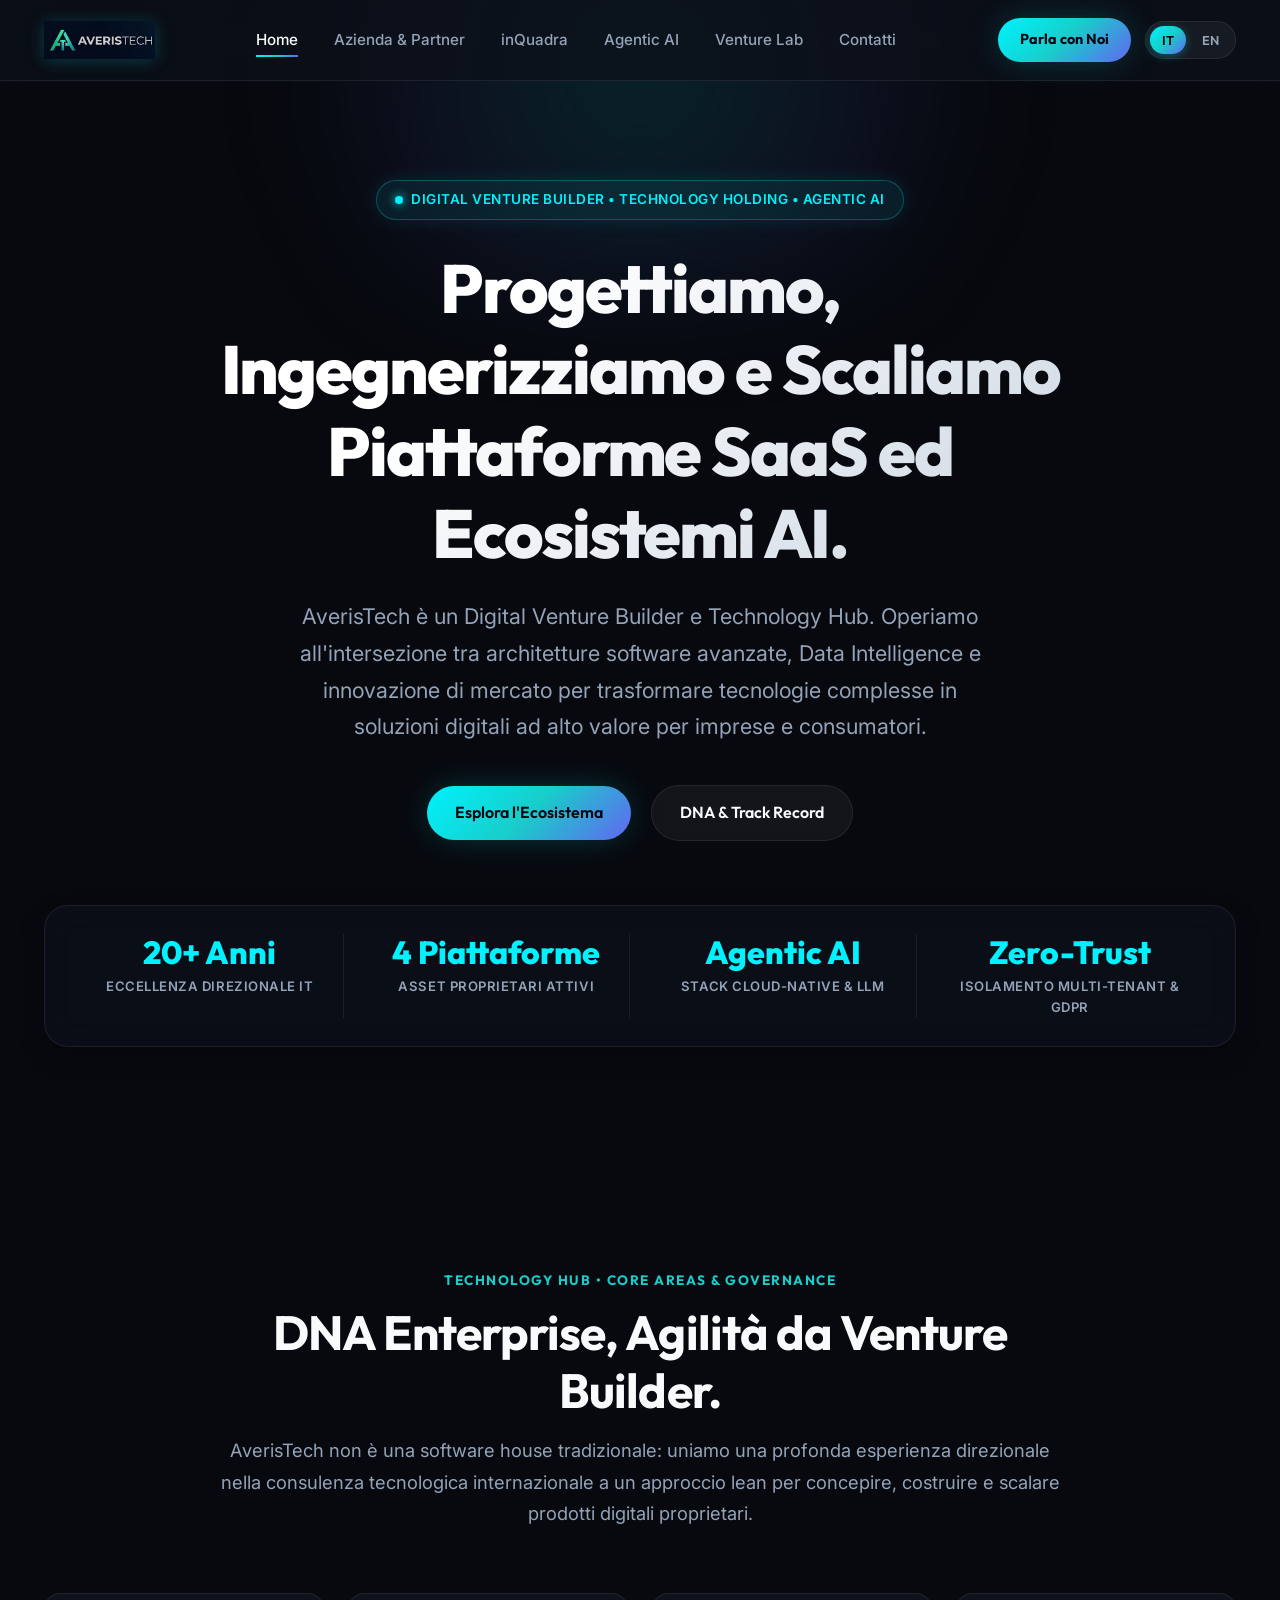
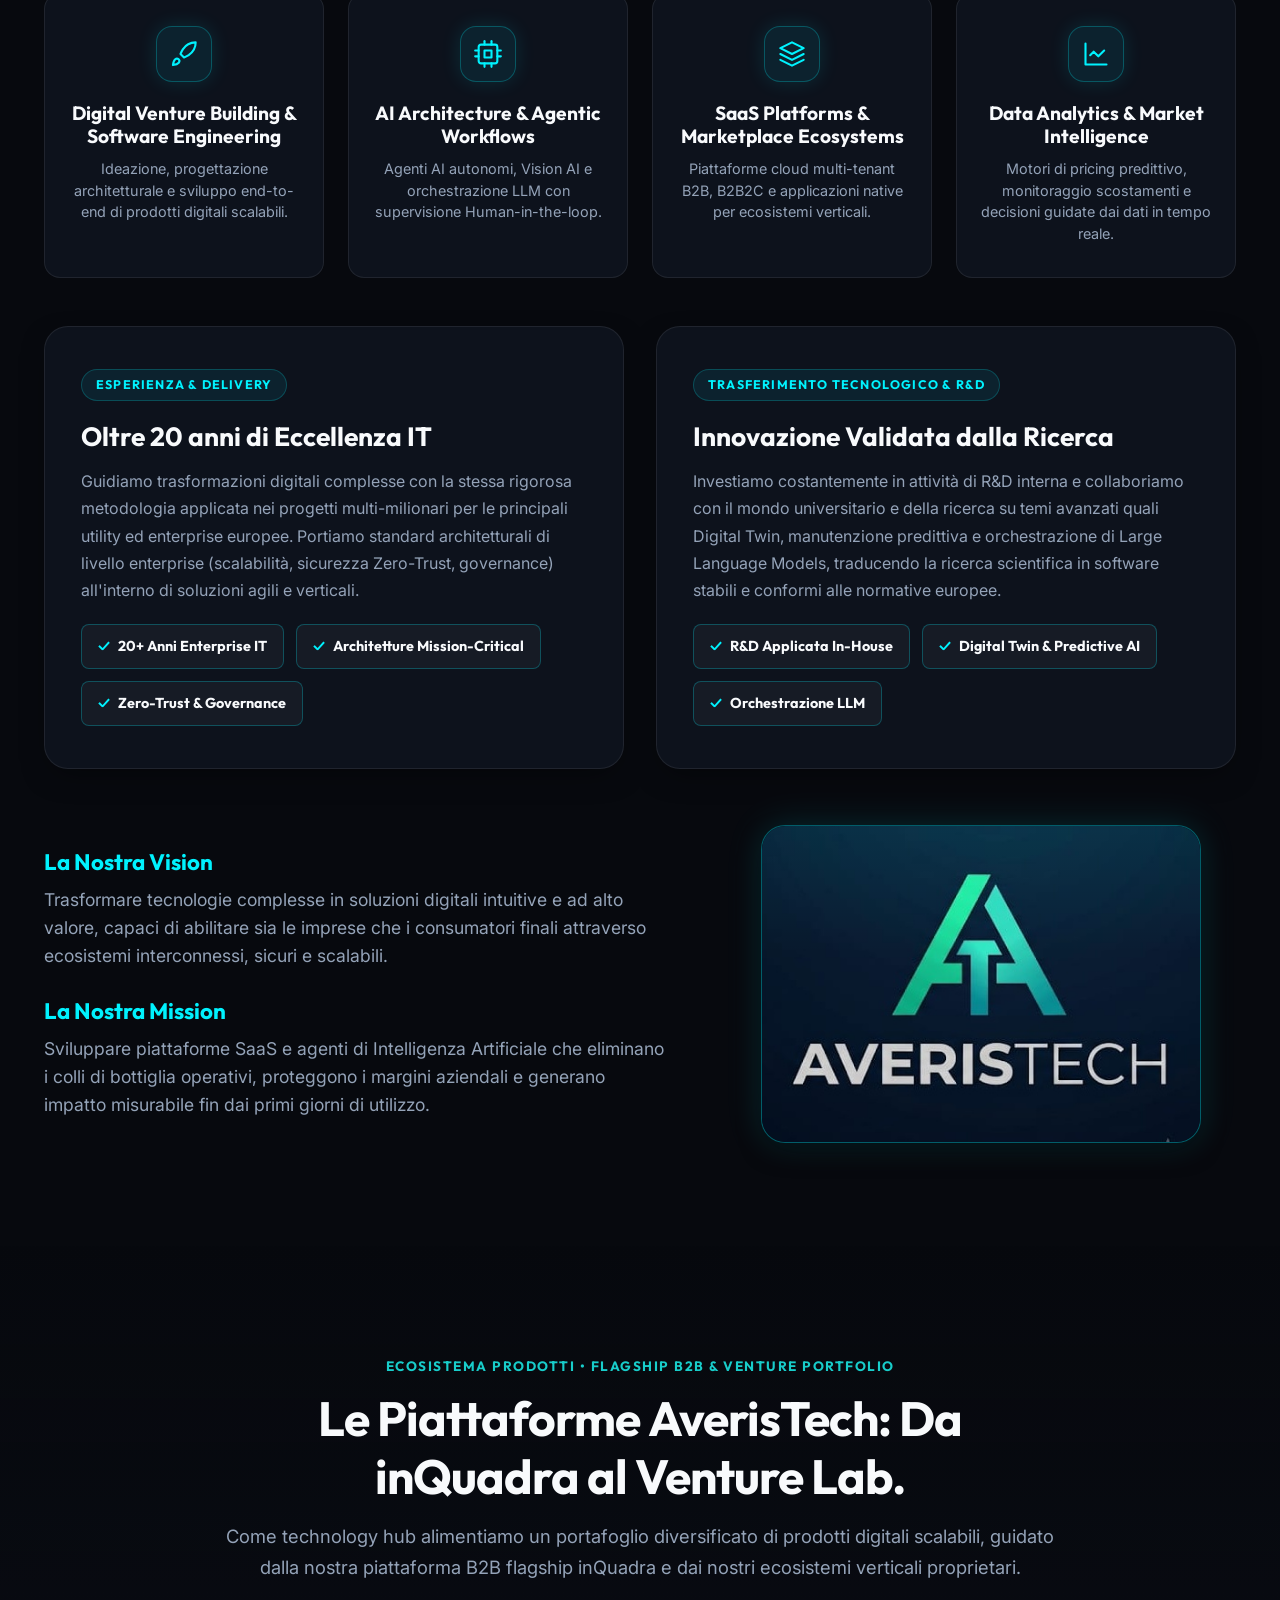
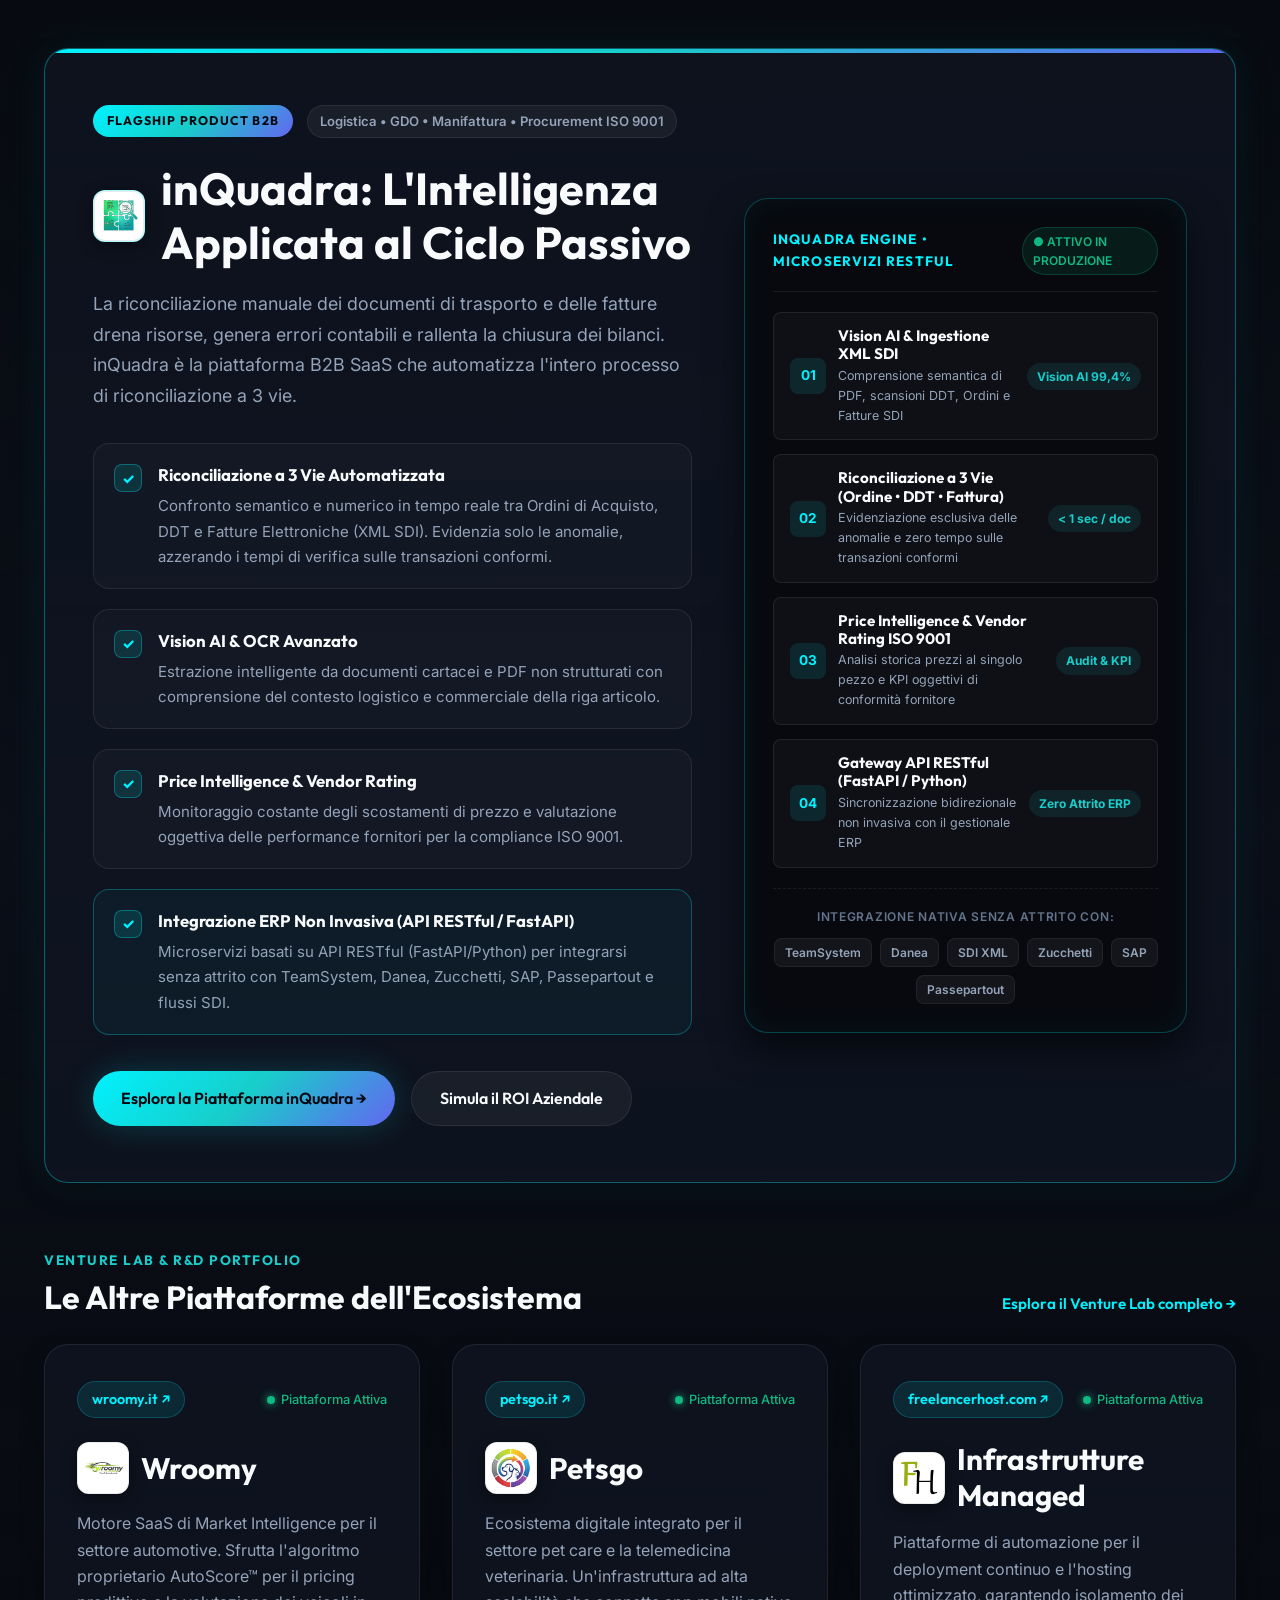
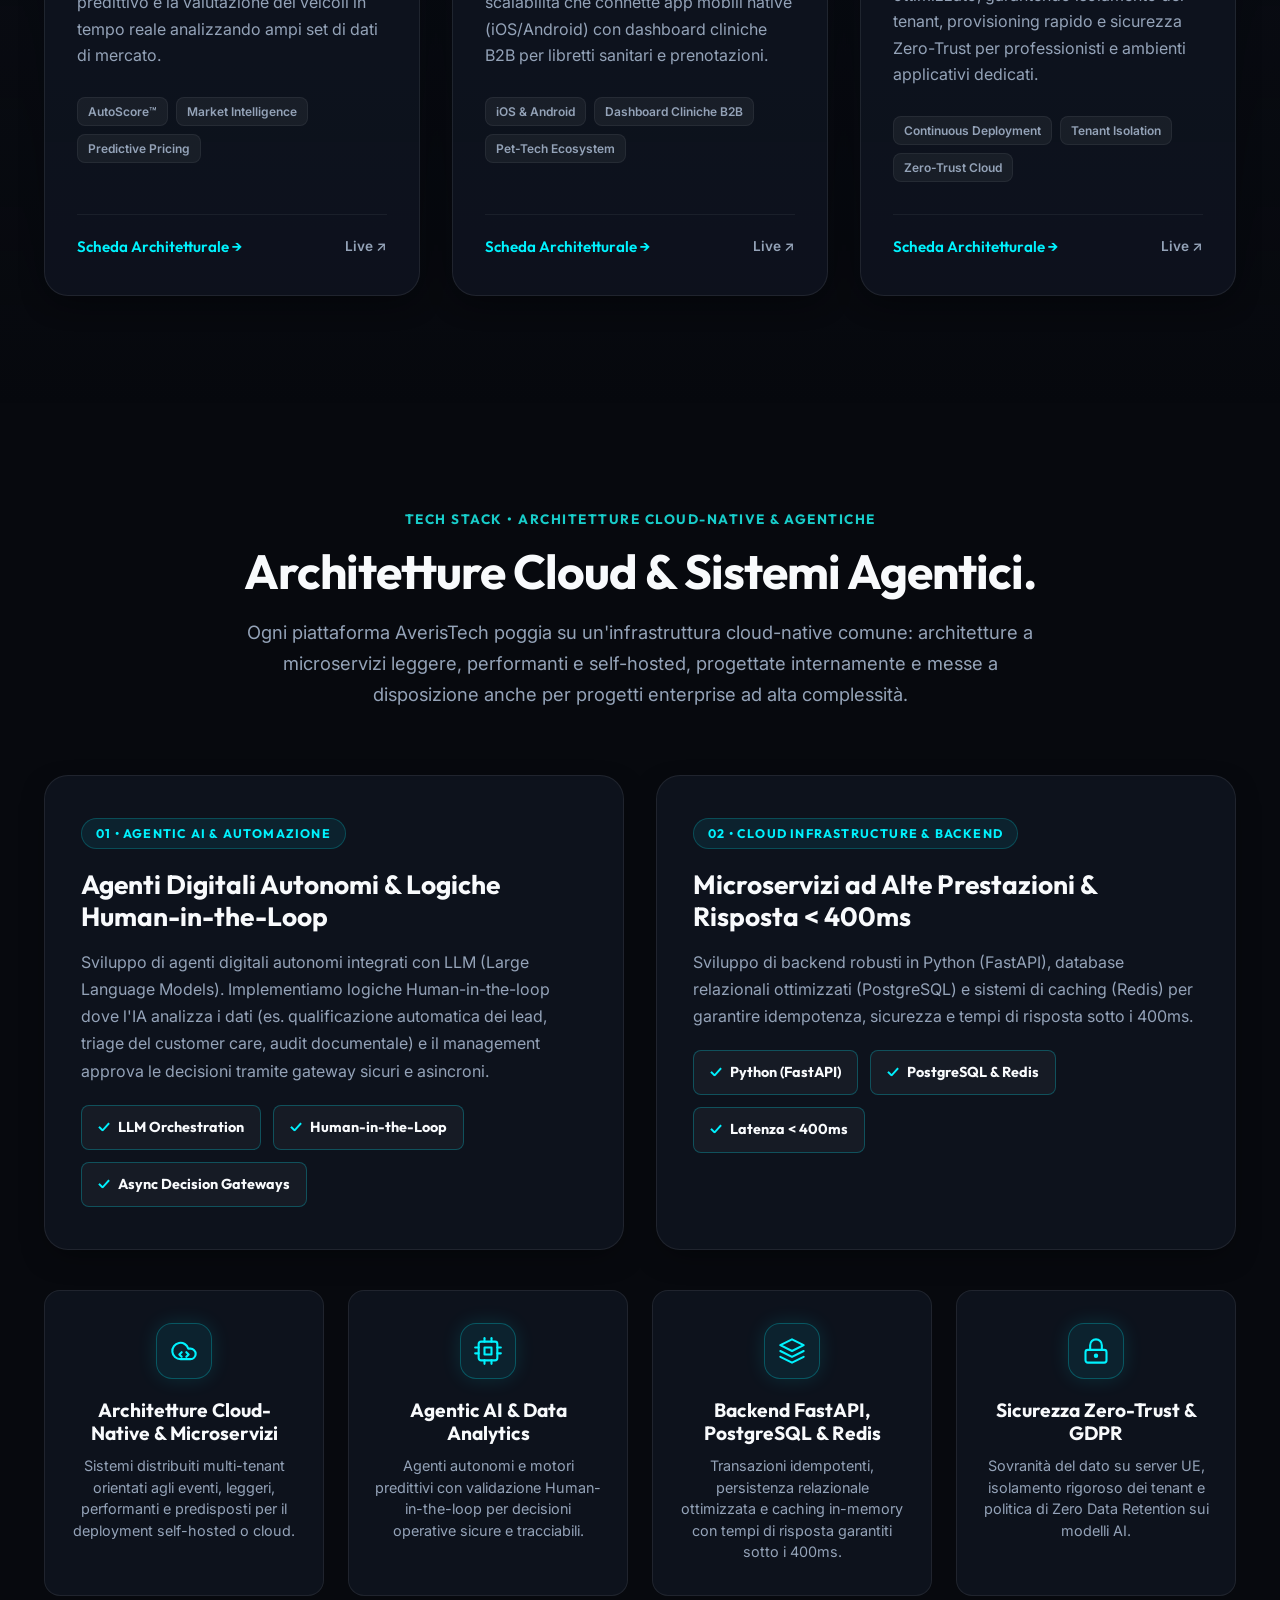
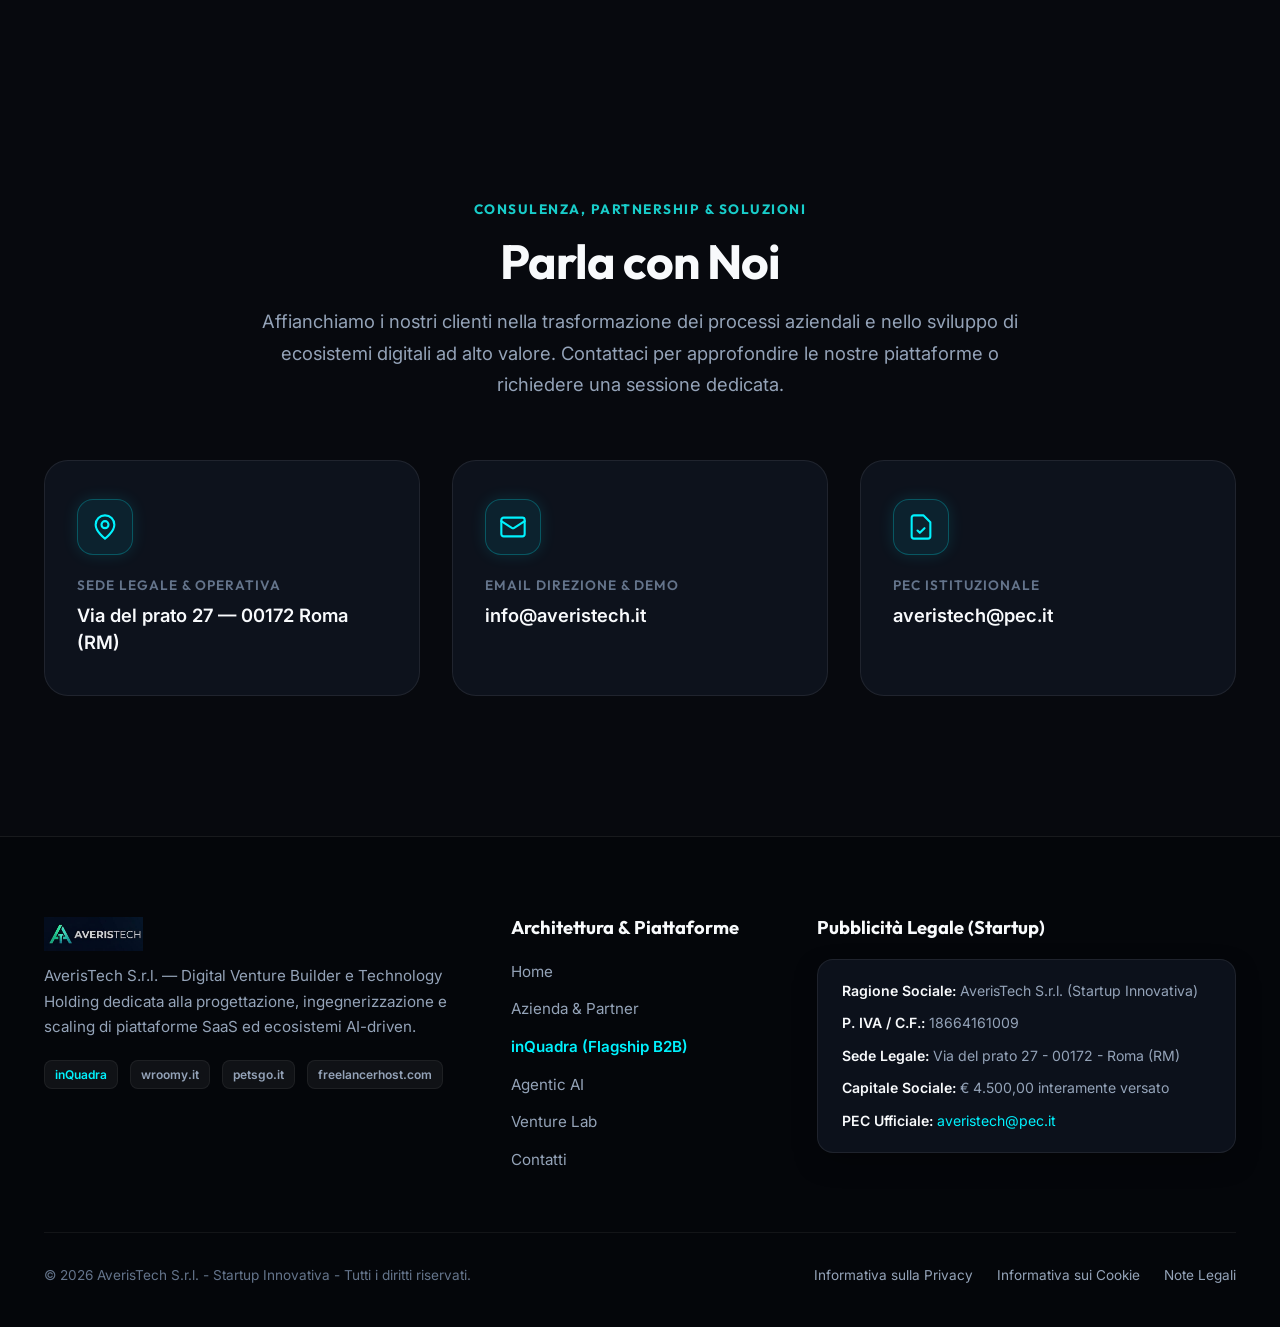
==== commit eaca5092: "feat: update branding to digital venture builder and add i18n support" ====
--- a/index.html
+++ b/index.html
@@ -4,11 +4,11 @@
 <head>
     <meta charset="UTF-8" />
     <meta name="viewport" content="width=device-width, initial-scale=1.0" />
-    <title>AverisTech — Ingegneria del Software, Architetture Cloud &amp; Agentic AI</title>
+    <title>AverisTech — Digital Venture Builder, SaaS Platforms &amp; Agentic AI</title>
     <meta name="description"
-        content="Progettiamo architetture cloud multi-tenant e agenti IA autonomi per trasformare i colli di bottiglia operativi in flussi di lavoro fluidi, misurabili e scalabili. Scopri inQuadra e le architetture AverisTech." />
+        content="AverisTech è un Digital Venture Builder e Technology Holding: progettiamo, ingegnerizziamo e scaliamo piattaforme SaaS multi-tenant ed ecosistemi di Agentic AI come inQuadra, Wroomy e PetsGo." />
     <meta name="keywords"
-        content="AverisTech, Agentic AI, Ingegneria del Software, Architetture Cloud Multi-Tenant, FastAPI, PostgreSQL, Redis, inQuadra, 3-Way Matching, Riconciliazione a 3 Vie, Venture Lab" />
+        content="AverisTech, Digital Venture Builder, Technology Holding, Agentic AI, SaaS Multi-Tenant, inQuadra, Wroomy, PetsGo, FreelancerHost, FastAPI, PostgreSQL, Redis, Riconciliazione a 3 Vie" />
     <meta name="author" content="AverisTech S.r.l." />
     <meta name="robots" content="index, follow" />
     <link rel="canonical" href="https://averistech.it/" />
@@ -17,18 +17,18 @@
     <link rel="icon" type="image/jpeg" href="media/logo-icon.jpeg" />
 
     <!-- OpenGraph Metadata -->
-    <meta property="og:title" content="AverisTech — Ingegneria del Software e Agentic AI per l'Impresa" />
+    <meta property="og:title" content="AverisTech — Digital Venture Builder &amp; Agentic AI Holding" />
     <meta property="og:description"
-        content="Progettiamo architetture cloud multi-tenant e agenti IA autonomi per trasformare i colli di bottiglia operativi in flussi di lavoro fluidi, misurabili e scalabili." />
+        content="Trasformiamo tecnologie complesse in piattaforme SaaS ed ecosistemi AI ad alto valore per imprese e consumatori: inQuadra, Wroomy, PetsGo." />
     <meta property="og:type" content="website" />
     <meta property="og:url" content="https://averistech.it/" />
     <meta property="og:image" content="https://averistech.it/media/logo-stacked.jpeg" />
 
     <!-- Twitter Card Metadata -->
     <meta name="twitter:card" content="summary_large_image" />
-    <meta name="twitter:title" content="AverisTech — Ingegneria del Software &amp; Agentic AI" />
+    <meta name="twitter:title" content="AverisTech — Digital Venture Builder &amp; Agentic AI" />
     <meta name="twitter:description"
-        content="Architetture cloud multi-tenant, sistemi agentici e piattaforme SaaS B2B per l'automazione dei processi critici." />
+        content="Piattaforme SaaS multi-tenant, sistemi agentici e architetture Cloud-Native sviluppate in-house." />
     <meta name="twitter:image" content="https://averistech.it/media/logo-stacked.jpeg" />
 
     <!-- JSON-LD Organization Schema -->
@@ -41,7 +41,7 @@
     "logo": "https://averistech.it/media/logo-stacked.jpeg",
     "taxID": "18664161009",
     "vatID": "IT18664161009",
-    "description": "Startup Innovativa specializzata in ingegneria del software, architetture cloud multi-tenant e Agentic AI per l'automazione dei processi critici aziendali.",
+    "description": "Digital Venture Builder e Technology Holding dedicata alla progettazione, ingegnerizzazione e scaling di piattaforme SaaS ed ecosistemi AI-driven.",
     "address": {
       "@type": "PostalAddress",
       "streetAddress": "Via del prato 27",
@@ -50,19 +50,24 @@
       "addressRegion": "RM",
       "addressCountry": "IT"
     },
+    "sameAs": [
+      "https://petsgo.it",
+      "https://wroomy.it",
+      "https://freelancerhost.com"
+    ],
     "hasPart": [
       {
         "@type": "SoftwareApplication",
         "name": "inQuadra",
         "applicationCategory": "BusinessApplication",
         "url": "https://averistech.it/inquadra.html",
-        "description": "Piattaforma B2B SaaS per l'automazione del ciclo passivo e attivo, riconciliazione a 3 vie (Ordine-DDT-Fattura), Vision AI e Price Intelligence."
+        "description": "Piattaforma B2B SaaS flagship per l'automazione del ciclo passivo e attivo, riconciliazione a 3 vie (Ordine-DDT-Fattura), Vision AI e Price Intelligence."
       },
       {
         "@type": "WebPage",
         "name": "AverisTech Venture Lab — R&D Portfolio",
         "url": "https://averistech.it/venture-lab.html",
-        "description": "Incubatore tecnologico interno dedicato a piattaforme proprietarie e Proof of Concept operativi: Wroomy, PetsGo e Infrastrutture Managed."
+        "description": "Incubatore tecnologico interno dedicato a piattaforme proprietarie e Proof of Concept operativi: Wroomy, PetsGo e FreelancerHost."
       }
     ]
   }
@@ -76,7 +81,7 @@
     <!-- Ambient Background Glow Blob -->
     <div class="ambient-glow" aria-hidden="true"></div>
 
-    <!-- HEADER & NAVBAR (Struttura IA Istituzionale) -->
+    <!-- HEADER & NAVBAR -->
     <header class="navbar" id="navbar">
         <div class="container nav-container">
             <a href="#hero" class="logo-link" id="nav-logo-link" aria-label="AverisTech Home">
@@ -86,10 +91,10 @@
             <nav aria-label="Menu Principale">
                 <ul class="nav-links" id="nav-links">
                     <li><a href="#hero" class="nav-link active" id="link-home" data-i18n="nav-home">Home</a></li>
+                    <li><a href="#credibility" class="nav-link" id="link-company" data-i18n="nav-company">Azienda &amp; Partner</a></li>
                     <li><a href="#inquadra" class="nav-link" id="link-inquadra" data-i18n="nav-inquadra">inQuadra</a></li>
                     <li><a href="#agentic-ai" class="nav-link" id="link-agentic" data-i18n="nav-agentic">Agentic AI</a></li>
                     <li><a href="venture-lab.html" class="nav-link" id="link-venture" data-i18n="nav-venture">Venture Lab</a></li>
-                    <li><a href="#credibility" class="nav-link" id="link-company" data-i18n="nav-company">Azienda &amp; Partner</a></li>
                     <li><a href="#contact" class="nav-link" id="link-contact" data-i18n="nav-contact">Contatti</a></li>
                 </ul>
             </nav>
@@ -119,79 +124,227 @@
 
     <main>
         <!-- =================================================================
-             1. HERO SECTION (ABOVE THE FOLD)
+             1. HERO SECTION (ABOVE THE FOLD — DIGITAL VENTURE BUILDER & TECH HOLDING)
              ================================================================= -->
         <section class="hero" id="hero" aria-labelledby="hero-heading">
             <div class="container">
                 <div class="hero-content">
                     <div class="hero-badge" id="hero-badge-pill">
                         <span class="badge-dot" aria-hidden="true"></span>
-                        <span class="hero-badge-text" data-i18n="hero-badge">Enterprise SaaS • Cloud Multi-Tenant • Agentic AI</span>
+                        <span class="hero-badge-text" data-i18n="hero-badge">Digital Venture Builder • Technology Holding • Agentic AI</span>
                     </div>
 
                     <h1 class="hero-title" id="hero-heading" data-i18n="hero-title">
-                        Ingegneria del Software e Agentic AI per l'Automazione dei Processi Critici.
+                        Progettiamo, Ingegnerizziamo e Scaliamo Piattaforme SaaS ed Ecosistemi AI.
                     </h1>
 
                     <p class="hero-subtitle" id="hero-subtext" data-i18n="hero-subtitle">
-                        Progettiamo architetture cloud multi-tenant e agenti IA autonomi per trasformare i colli di
-                        bottiglia operativi in flussi di lavoro fluidi, misurabili e scalabili.
+                        AverisTech è un Digital Venture Builder e Technology Hub. Operiamo all'intersezione tra
+                        architetture software avanzate, Data Intelligence e innovazione di mercato per trasformare
+                        tecnologie complesse in soluzioni digitali ad alto valore per imprese e consumatori.
                     </p>
 
                     <div class="hero-actions" id="hero-cta-group">
                         <a href="#inquadra" class="btn btn-primary" id="cta-explore" data-i18n="hero-btn-primary">
-                            Scopri inQuadra
+                            Esplora l'Ecosistema
                         </a>
-                        <a href="#agentic-ai" class="btn btn-secondary" id="cta-approach" data-i18n="hero-btn-secondary">
-                            Esplora le nostre Architetture
+                        <a href="#credibility" class="btn btn-secondary" id="cta-approach" data-i18n="hero-btn-secondary">
+                            DNA &amp; Track Record
                         </a>
                     </div>
                 </div>
 
-                <!-- Executive 5-Second Credibility Strip -->
-                <div class="exec-kpi-strip" aria-label="Indicatori Chiave di Performance Enterprise">
+                <!-- Executive Credibility & Performance Strip -->
+                <div class="exec-kpi-strip" aria-label="Indicatori Chiave AverisTech">
                     <div class="exec-kpi-item">
                         <span class="exec-kpi-val" data-i18n="kpi-1-val">20+ Anni</span>
                         <span class="exec-kpi-label" data-i18n="kpi-1-label">Eccellenza Direzionale IT</span>
                     </div>
                     <div class="exec-kpi-item">
-                        <span class="exec-kpi-val" data-i18n="kpi-2-val">&lt; 400ms</span>
-                        <span class="exec-kpi-label" data-i18n="kpi-2-label">Latenza API &amp; Microservizi</span>
+                        <span class="exec-kpi-val" data-i18n="kpi-2-val">4 Piattaforme</span>
+                        <span class="exec-kpi-label" data-i18n="kpi-2-label">Asset Proprietari Attivi</span>
                     </div>
                     <div class="exec-kpi-item">
-                        <span class="exec-kpi-val" data-i18n="kpi-3-val">Zero-Trust</span>
-                        <span class="exec-kpi-label" data-i18n="kpi-3-label">Isolamento Multi-Tenant &amp; GDPR</span>
+                        <span class="exec-kpi-val" data-i18n="kpi-3-val">Agentic AI</span>
+                        <span class="exec-kpi-label" data-i18n="kpi-3-label">Stack Cloud-Native &amp; LLM</span>
                     </div>
                     <div class="exec-kpi-item">
-                        <span class="exec-kpi-val" data-i18n="kpi-4-val">Agentic AI</span>
-                        <span class="exec-kpi-label" data-i18n="kpi-4-label">Workflow Human-in-the-Loop</span>
+                        <span class="exec-kpi-val" data-i18n="kpi-4-val">Zero-Trust</span>
+                        <span class="exec-kpi-label" data-i18n="kpi-4-label">Isolamento Multi-Tenant &amp; GDPR</span>
                     </div>
                 </div>
             </div>
         </section>
 
         <!-- =================================================================
-             2. CORE PRODUCT SECTION: INQUADRA (POSIZIONAMENTO B2B PURO)
+             2. CHI SIAMO, CORE AREAS & TRACK RECORD (IDENTITÀ + CREDIBILITÀ)
+             ================================================================= -->
+        <section class="credibility-section" id="credibility" aria-labelledby="credibility-heading">
+            <div class="container">
+                <div class="section-header" style="max-width: 840px;">
+                    <span class="section-tag" data-i18n="cred-tag">Technology Hub • Core Areas &amp; Governance</span>
+                    <h2 id="credibility-heading" class="section-title" data-i18n="cred-title">
+                        DNA Enterprise, Agilità da Venture Builder.
+                    </h2>
+                    <p class="section-desc" data-i18n="cred-desc">
+                        AverisTech non è una software house tradizionale: uniamo una profonda esperienza direzionale
+                        nella consulenza tecnologica internazionale a un approccio <em>lean</em> per concepire,
+                        costruire e scalare prodotti digitali proprietari.
+                    </p>
+                </div>
+
+                <!-- 4 Core Areas (Allineate a LinkedIn Overview) -->
+                <div class="innovation-grid" style="margin-bottom: 48px;" aria-label="Core Areas AverisTech">
+                    <article class="tech-item" id="core-area-1">
+                        <span class="tech-icon" aria-hidden="true">
+                            <svg xmlns="http://www.w3.org/2000/svg" viewBox="0 0 24 24" fill="none"
+                                stroke="currentColor" stroke-linecap="round" stroke-linejoin="round">
+                                <path d="M4.5 16.5c-1.5 1.26-2 5-2 5s3.74-.5 5-2c.71-.84.7-2.13-.09-2.91a2.18 2.18 0 0 0-2.91-.09z" />
+                                <path d="m12 15-3-3a22 22 0 0 1 2-3.95A12.88 12.88 0 0 1 22 2c0 2.72-.78 7.5-6 11a22.35 22.35 0 0 1-4 2z" />
+                            </svg>
+                        </span>
+                        <h3 data-i18n="ca-1-title">Digital Venture Building &amp; Software Engineering</h3>
+                        <p data-i18n="ca-1-desc">Ideazione, progettazione architetturale e sviluppo end-to-end di prodotti
+                            digitali scalabili.</p>
+                    </article>
+
+                    <article class="tech-item" id="core-area-2">
+                        <span class="tech-icon" aria-hidden="true">
+                            <svg xmlns="http://www.w3.org/2000/svg" viewBox="0 0 24 24" fill="none"
+                                stroke="currentColor" stroke-linecap="round" stroke-linejoin="round">
+                                <rect x="4" y="4" width="16" height="16" rx="2" ry="2" />
+                                <rect x="9" y="9" width="6" height="6" />
+                                <path d="M9 1v3" /><path d="M15 1v3" />
+                                <path d="M9 20v3" /><path d="M15 20v3" />
+                                <path d="M20 9h3" /><path d="M20 14h3" />
+                                <path d="M1 9h3" /><path d="M1 14h3" />
+                            </svg>
+                        </span>
+                        <h3 data-i18n="ca-2-title">AI Architecture &amp; Agentic Workflows</h3>
+                        <p data-i18n="ca-2-desc">Agenti AI autonomi, Vision AI e orchestrazione LLM con supervisione
+                            <em>Human-in-the-loop</em>.</p>
+                    </article>
+
+                    <article class="tech-item" id="core-area-3">
+                        <span class="tech-icon" aria-hidden="true">
+                            <svg xmlns="http://www.w3.org/2000/svg" viewBox="0 0 24 24" fill="none"
+                                stroke="currentColor" stroke-linecap="round" stroke-linejoin="round">
+                                <polygon points="12 2 2 7 12 12 22 7 12 2" />
+                                <polyline points="2 17 12 22 22 17" />
+                                <polyline points="2 12 12 17 22 12" />
+                            </svg>
+                        </span>
+                        <h3 data-i18n="ca-3-title">SaaS Platforms &amp; Marketplace Ecosystems</h3>
+                        <p data-i18n="ca-3-desc">Piattaforme cloud multi-tenant B2B, B2B2C e applicazioni native per
+                            ecosistemi verticali.</p>
+                    </article>
+
+                    <article class="tech-item" id="core-area-4">
+                        <span class="tech-icon" aria-hidden="true">
+                            <svg xmlns="http://www.w3.org/2000/svg" viewBox="0 0 24 24" fill="none"
+                                stroke="currentColor" stroke-linecap="round" stroke-linejoin="round">
+                                <path d="M3 3v18h18" />
+                                <path d="m19 9-5 5-4-4-3 3" />
+                            </svg>
+                        </span>
+                        <h3 data-i18n="ca-4-title">Data Analytics &amp; Market Intelligence</h3>
+                        <p data-i18n="ca-4-desc">Motori di pricing predittivo, monitoraggio scostamenti e decisioni
+                            guidate dai dati in tempo reale.</p>
+                    </article>
+                </div>
+
+                <!-- 2 Blocchi di Credibilità (Esperienza 20+ Anni + Ricerca & R&D) -->
+                <div class="credibility-grid" style="margin-bottom: 56px;">
+                    <!-- Blocco 1: Esperienza e Delivery -->
+                    <article class="credibility-card" id="cred-card-track-record">
+                        <span class="credibility-eyebrow" data-i18n="cred-c1-eyebrow">Esperienza &amp; Delivery</span>
+                        <h3 data-i18n="cred-c1-title">Oltre 20 anni di Eccellenza IT</h3>
+                        <p data-i18n="cred-c1-p1" style="margin-bottom: 0;">
+                            Guidiamo trasformazioni digitali complesse con la stessa rigorosa metodologia applicata nei
+                            progetti multi-milionari per le principali utility ed enterprise europee. Portiamo standard
+                            architetturali di livello enterprise (scalabilità, sicurezza Zero-Trust, governance)
+                            all'interno di soluzioni agili e verticali.
+                        </p>
+                        <div class="partner-badges-row">
+                            <div class="partner-institution-pill"><span>✓</span> 20+ Anni Enterprise IT</div>
+                            <div class="partner-institution-pill"><span>✓</span> Architetture Mission-Critical</div>
+                            <div class="partner-institution-pill"><span>✓</span> Zero-Trust &amp; Governance</div>
+                        </div>
+                    </article>
+
+                    <!-- Blocco 2: Trasferimento Tecnologico e R&D -->
+                    <article class="credibility-card" id="cred-card-academic">
+                        <span class="credibility-eyebrow" data-i18n="cred-c2-eyebrow">Trasferimento Tecnologico &amp; R&amp;D</span>
+                        <h3 data-i18n="cred-c2-title">Innovazione Validata dalla Ricerca</h3>
+                        <p data-i18n="cred-c2-p1" style="margin-bottom: 0;">
+                            Investiamo costantemente in attività di R&amp;D interna e collaboriamo con il mondo
+                            universitario e della ricerca su temi avanzati quali Digital Twin, manutenzione predittiva
+                            e orchestrazione di Large Language Models, traducendo la ricerca scientifica in software
+                            stabili e conformi alle normative europee.
+                        </p>
+                        <div class="partner-badges-row" aria-label="Pilastri di Ricerca e Sviluppo">
+                            <div class="partner-institution-pill"><span>✓</span> R&amp;D Applicata In-House</div>
+                            <div class="partner-institution-pill"><span>✓</span> Digital Twin &amp; Predictive AI</div>
+                            <div class="partner-institution-pill"><span>✓</span> Orchestrazione LLM</div>
+                        </div>
+                    </article>
+                </div>
+
+                <!-- Corporate Vision & Visual Emblem Row -->
+                <div class="about-grid" style="margin-bottom: 0;">
+                    <div class="about-text">
+                        <h3 data-i18n="about-vision-title" style="font-size: 1.4rem; margin-bottom: 10px; color: var(--accent-cyan);">
+                            La Nostra Vision
+                        </h3>
+                        <p data-i18n="about-vision-text">
+                            Trasformare tecnologie complesse in soluzioni digitali intuitive e ad alto valore, capaci di
+                            abilitare sia le imprese che i consumatori finali attraverso ecosistemi interconnessi,
+                            sicuri e scalabili.
+                        </p>
+
+                        <h3 data-i18n="about-mission-title" style="font-size: 1.4rem; margin-top: 28px; margin-bottom: 10px; color: var(--accent-cyan);">
+                            La Nostra Mission
+                        </h3>
+                        <p data-i18n="about-mission-text" style="margin-bottom: 0;">
+                            Sviluppare piattaforme SaaS e agenti di Intelligenza Artificiale che eliminano i colli di
+                            bottiglia operativi, proteggono i margini aziendali e generano impatto misurabile fin dai
+                            primi giorni di utilizzo.
+                        </p>
+                    </div>
+
+                    <div class="about-visual">
+                        <div class="about-card-glow" id="about-card-emblem">
+                            <img src="media/logo-stacked.jpeg" alt="AverisTech Stacked Emblem" class="logo-stacked-img"
+                                id="about-logo-stacked" />
+                        </div>
+                    </div>
+                </div>
+            </div>
+        </section>
+
+        <!-- =================================================================
+             3. IL NOSTRO ECOSISTEMA: FLAGSHIP B2B (INQUADRA) + PORTFOLIO VENTURE
              ================================================================= -->
         <section class="core-product-section" id="inquadra" aria-labelledby="core-product-heading">
             <div class="container">
-                <div class="section-header" style="max-width: 820px;">
-                    <span class="section-tag" data-i18n="core-tag">Core Product • Piattaforma B2B SaaS</span>
+                <div class="section-header" style="max-width: 840px;">
+                    <span class="section-tag" data-i18n="core-tag">Ecosistema Prodotti • Flagship B2B &amp; Venture Portfolio</span>
                     <h2 id="core-product-heading" class="section-title" data-i18n="core-title">
-                        inQuadra: L'Intelligenza Applicata al Ciclo Passivo.
+                        Le Piattaforme AverisTech: Da inQuadra al Venture Lab.
                     </h2>
                     <p class="section-desc" data-i18n="core-desc">
-                        La riconciliazione manuale dei documenti di trasporto e delle fatture drena risorse, genera
-                        errori contabili e rallenta la chiusura dei bilanci. inQuadra è la piattaforma B2B SaaS che
-                        automatizza l'intero processo di riconciliazione a 3 vie.
+                        Come technology hub alimentiamo un portafoglio diversificato di prodotti digitali scalabili,
+                        guidato dalla nostra piattaforma B2B flagship <strong>inQuadra</strong> e dai nostri ecosistemi
+                        verticali proprietari.
                     </p>
                 </div>
 
-                <div class="core-product-monolith">
+                <!-- PARTE A: FLAGSHIP PRODUCT B2B (inQuadra) -->
+                <div class="core-product-monolith" style="margin-bottom: 64px;">
                     <!-- Left Column: CFO & COO Value Proposition -->
                     <div>
                         <div class="core-product-badge-row">
-                            <span class="core-product-pill" data-i18n="core-pill-badge">Core Platform</span>
+                            <span class="core-product-pill" data-i18n="core-pill-badge">Flagship Product B2B</span>
                             <span class="core-product-sector-tag" data-i18n="core-sector-badge">Logistica • GDO • Manifattura • Procurement ISO 9001</span>
                         </div>
 
@@ -201,12 +354,13 @@
                                 <img src="media/inquadra-logo-transparent.png" alt="inQuadra Logo"
                                     class="project-badge-img" />
                             </span>
-                            <span>inQuadra</span>
+                            <span data-i18n="core-inquadra-sub">inQuadra: L'Intelligenza Applicata al Ciclo Passivo</span>
                         </h3>
 
                         <p class="core-product-lead" data-i18n="core-lead">
-                            Automazione end-to-end del ciclo passivo e attivo, controllo automatico delle discrepanze di
-                            prezzo e integrazione non invasiva con il tuo ecosistema ERP.
+                            La riconciliazione manuale dei documenti di trasporto e delle fatture drena risorse, genera
+                            errori contabili e rallenta la chiusura dei bilanci. inQuadra è la piattaforma B2B SaaS che
+                            automatizza l'intero processo di riconciliazione a 3 vie.
                         </p>
 
                         <div class="core-pillars-list">
@@ -216,9 +370,8 @@
                                 <div class="core-pillar-text">
                                     <strong data-i18n="core-p1-title">Riconciliazione a 3 Vie Automatizzata</strong>
                                     <span data-i18n="core-p1-desc">Confronto semantico e numerico in tempo reale tra
-                                        Ordini di Acquisto, DDT (Documenti di Trasporto) e Fatture Elettroniche (XML
-                                        SDI). Il sistema evidenzia solo le anomalie, azzerando il tempo di verifica
-                                        sulle transazioni corrette.</span>
+                                        Ordini di Acquisto, DDT e Fatture Elettroniche (XML SDI). Evidenzia solo le
+                                        anomalie, azzerando i tempi di verifica sulle transazioni conformi.</span>
                                 </div>
                             </div>
 
@@ -227,10 +380,9 @@
                                 <span class="core-pillar-check" aria-hidden="true">✓</span>
                                 <div class="core-pillar-text">
                                     <strong data-i18n="core-p2-title">Vision AI &amp; OCR Avanzato</strong>
-                                    <span data-i18n="core-p2-desc">Estrazione intelligente dei dati da documenti
-                                        cartacei e PDF non strutturati. Il motore AI non si limita a leggere i
-                                        caratteri, ma comprende il contesto logistico e commerciale della riga
-                                        articolo.</span>
+                                    <span data-i18n="core-p2-desc">Estrazione intelligente da documenti cartacei e PDF
+                                        non strutturati con comprensione del contesto logistico e commerciale della
+                                        riga articolo.</span>
                                 </div>
                             </div>
 
@@ -240,8 +392,7 @@
                                 <div class="core-pillar-text">
                                     <strong data-i18n="core-p3-title">Price Intelligence &amp; Vendor Rating</strong>
                                     <span data-i18n="core-p3-desc">Monitoraggio costante degli scostamenti di prezzo e
-                                        valutazione oggettiva delle performance dei fornitori, propedeutica alla
-                                        compliance ISO 9001 per il procurement.</span>
+                                        valutazione oggettiva delle performance fornitori per la compliance ISO 9001.</span>
                                 </div>
                             </div>
 
@@ -250,10 +401,9 @@
                                 <span class="core-pillar-check" aria-hidden="true">✓</span>
                                 <div class="core-pillar-text">
                                     <strong data-i18n="core-p4-title">Integrazione ERP Non Invasiva (API RESTful / FastAPI)</strong>
-                                    <span data-i18n="core-p4-desc">Architettura a microservizi basata su API RESTful
-                                        (FastAPI/Python) progettata per integrarsi in modo non invasivo con
-                                        l'ecosistema ERP aziendale esistente (TeamSystem, Danea, Zucchetti, SAP,
-                                        Passepartout, SDI).</span>
+                                    <span data-i18n="core-p4-desc">Microservizi basati su API RESTful (FastAPI/Python)
+                                        per integrarsi senza attrito con TeamSystem, Danea, Zucchetti, SAP,
+                                        Passepartout e flussi SDI.</span>
                                 </div>
                             </div>
                         </div>
@@ -334,31 +484,182 @@
                         </div>
                     </div>
                 </div>
+
+                <!-- PARTE B: LE ALTRE VENTURE PROPRIETARIE (VISIBILITÀ IMMEDIATA PER CHI ARRIVA DA LINKEDIN) -->
+                <div style="margin-bottom: 28px; display: flex; align-items: flex-end; justify-content: space-between; gap: 20px; flex-wrap: wrap;">
+                    <div>
+                        <span class="section-tag" data-i18n="vlab-sec-tag" style="margin-bottom: 6px;">Venture Lab &amp; R&amp;D Portfolio</span>
+                        <h3 style="font-size: clamp(1.5rem, 2.5vw, 2rem);" data-i18n="vlab-sec-title">
+                            Le Altre Piattaforme dell'Ecosistema
+                        </h3>
+                    </div>
+                    <a href="venture-lab.html" class="project-link-btn" data-i18n="cred-venture-btn">
+                        Esplora il Venture Lab completo →
+                    </a>
+                </div>
+
+                <div class="venture-grid-3">
+                    <!-- Card 1: Wroomy -->
+                    <article class="project-card" id="home-card-wroomy">
+                        <div>
+                            <div class="project-header">
+                                <a href="https://wroomy.it" target="_blank" rel="noopener noreferrer"
+                                    class="project-domain">
+                                    wroomy.it ↗
+                                </a>
+                                <span class="project-status">
+                                    <span class="status-dot" aria-hidden="true"></span>
+                                    <span data-i18n="vlab-status-poc">Piattaforma Attiva</span>
+                                </span>
+                            </div>
+
+                            <h3 class="project-title">
+                                <span class="project-logo-badge">
+                                    <img src="media/wroomy-logo.png" alt="Wroomy Logo" class="project-badge-img" />
+                                </span>
+                                <span data-i18n="wroomy-title">Wroomy</span>
+                            </h3>
+
+                            <p class="project-desc" data-i18n="vlab-wroomy-desc">
+                                Motore SaaS di Market Intelligence per il settore automotive. Sfrutta l'algoritmo
+                                proprietario <em>AutoScore™</em> per il pricing predittivo e la valutazione dei veicoli
+                                in tempo reale analizzando ampi set di dati di mercato.
+                            </p>
+
+                            <div class="project-tags" aria-label="Tecnologie Wroomy">
+                                <span class="tag">AutoScore™</span>
+                                <span class="tag">Market Intelligence</span>
+                                <span class="tag">Predictive Pricing</span>
+                            </div>
+                        </div>
+
+                        <div class="project-footer" style="display: flex; align-items: center; justify-content: space-between; gap: 12px;">
+                            <a href="wroomy.html" class="project-link-btn" data-i18n="vlab-card-cta">
+                                Scheda Architetturale →
+                            </a>
+                            <a href="https://wroomy.it" target="_blank" rel="noopener noreferrer"
+                                style="font-size: 0.85rem; color: var(--text-muted); font-weight: 600;">
+                                Live ↗
+                            </a>
+                        </div>
+                    </article>
+
+                    <!-- Card 2: PetsGo -->
+                    <article class="project-card" id="home-card-petsgo">
+                        <div>
+                            <div class="project-header">
+                                <a href="https://petsgo.it" target="_blank" rel="noopener noreferrer"
+                                    class="project-domain">
+                                    petsgo.it ↗
+                                </a>
+                                <span class="project-status">
+                                    <span class="status-dot" aria-hidden="true"></span>
+                                    <span data-i18n="vlab-status-poc">Piattaforma Attiva</span>
+                                </span>
+                            </div>
+
+                            <h3 class="project-title">
+                                <span class="project-logo-badge">
+                                    <img src="media/logo_petsgo.png" alt="PetsGo Logo" class="project-badge-img" />
+                                </span>
+                                <span data-i18n="petsgo-title">PetsGo</span>
+                            </h3>
+
+                            <p class="project-desc" data-i18n="vlab-petsgo-desc">
+                                Ecosistema digitale integrato per il settore pet care e la telemedicina veterinaria.
+                                Un'infrastruttura ad alta scalabilità che connette app mobili native (iOS/Android) con
+                                dashboard cliniche B2B per libretti sanitari e prenotazioni.
+                            </p>
+
+                            <div class="project-tags" aria-label="Tecnologie PetsGo">
+                                <span class="tag">iOS &amp; Android</span>
+                                <span class="tag">Dashboard Cliniche B2B</span>
+                                <span class="tag">Pet-Tech Ecosystem</span>
+                            </div>
+                        </div>
+
+                        <div class="project-footer" style="display: flex; align-items: center; justify-content: space-between; gap: 12px;">
+                            <a href="petsgo.html" class="project-link-btn" data-i18n="vlab-card-cta">
+                                Scheda Architetturale →
+                            </a>
+                            <a href="https://petsgo.it" target="_blank" rel="noopener noreferrer"
+                                style="font-size: 0.85rem; color: var(--text-muted); font-weight: 600;">
+                                Live ↗
+                            </a>
+                        </div>
+                    </article>
+
+                    <!-- Card 3: Infrastrutture Managed / FreelancerHost -->
+                    <article class="project-card" id="home-card-managed">
+                        <div>
+                            <div class="project-header">
+                                <a href="https://freelancerhost.com" target="_blank" rel="noopener noreferrer"
+                                    class="project-domain">
+                                    freelancerhost.com ↗
+                                </a>
+                                <span class="project-status">
+                                    <span class="status-dot" aria-hidden="true"></span>
+                                    <span data-i18n="vlab-status-poc">Piattaforma Attiva</span>
+                                </span>
+                            </div>
+
+                            <h3 class="project-title">
+                                <span class="project-logo-badge">
+                                    <img src="media/logo-freelancerhost.jpg" alt="Infrastrutture Managed Logo"
+                                        class="project-badge-img" />
+                                </span>
+                                <span data-i18n="vlab-managed-title">Infrastrutture Managed</span>
+                            </h3>
+
+                            <p class="project-desc" data-i18n="vlab-flh-desc">
+                                Piattaforme di automazione per il deployment continuo e l'hosting ottimizzato,
+                                garantendo isolamento dei tenant, provisioning rapido e sicurezza Zero-Trust per
+                                professionisti e ambienti applicativi dedicati.
+                            </p>
+
+                            <div class="project-tags" aria-label="Tecnologie Infrastrutture Managed">
+                                <span class="tag">Continuous Deployment</span>
+                                <span class="tag">Tenant Isolation</span>
+                                <span class="tag">Zero-Trust Cloud</span>
+                            </div>
+                        </div>
+
+                        <div class="project-footer" style="display: flex; align-items: center; justify-content: space-between; gap: 12px;">
+                            <a href="freelancerhost.html" class="project-link-btn" data-i18n="vlab-card-cta">
+                                Scheda Architetturale →
+                            </a>
+                            <a href="https://freelancerhost.com" target="_blank" rel="noopener noreferrer"
+                                style="font-size: 0.85rem; color: var(--text-muted); font-weight: 600;">
+                                Live ↗
+                            </a>
+                        </div>
+                    </article>
+                </div>
             </div>
         </section>
 
         <!-- =================================================================
-             3. SERVIZI & ARCHITETTURA (AGENTIC AI & CLOUD INFRASTRUCTURE)
+             4. STACK TECNOLOGICO & ARCHITETTURE (IL MOTORE DELLA HOLDING)
              ================================================================= -->
         <section class="innovation" id="agentic-ai" aria-labelledby="innov-heading">
             <div class="container">
                 <div class="section-header" style="max-width: 820px;">
-                    <span class="section-tag" data-i18n="innov-tag">Servizi &amp; Architettura Enterprise</span>
+                    <span class="section-tag" data-i18n="innov-tag">Tech Stack • Architetture Cloud-Native &amp; Agentiche</span>
                     <h2 id="innov-heading" class="section-title" data-i18n="innov-title">
                         Architetture Cloud &amp; Sistemi Agentici.
                     </h2>
                     <p class="section-desc" data-i18n="innov-desc">
-                        Oltre ai nostri prodotti proprietari, affianchiamo le aziende nella progettazione di
-                        infrastrutture digitali personalizzate, prediligendo architetture a microservizi leggere,
-                        performanti e self-hosted.
+                        Ogni piattaforma AverisTech poggia su un'infrastruttura cloud-native comune: architetture a
+                        microservizi leggere, performanti e self-hosted, progettate internamente e messe a disposizione
+                        anche per progetti enterprise ad alta complessità.
                     </p>
                 </div>
 
-                <!-- 2 Approfondimenti Architetturali (Agentic AI + Cloud Infrastructure) -->
+                <!-- 2 Approfondimenti Architetturali -->
                 <div class="credibility-grid" style="margin-bottom: 40px;">
                     <!-- Punto 1: Agentic AI & Automazione -->
                     <article class="credibility-card" id="arch-card-agentic">
-                        <span class="credibility-eyebrow" data-i18n="arch-p1-eyebrow">Punto 1 • Agentic AI &amp; Automazione</span>
+                        <span class="credibility-eyebrow" data-i18n="arch-p1-eyebrow">01 • Agentic AI &amp; Automazione</span>
                         <h3 data-i18n="arch-p1-title">Agenti Digitali Autonomi &amp; Logiche Human-in-the-Loop</h3>
                         <p data-i18n="arch-p1-desc" style="margin-bottom: 20px;">
                             Sviluppo di agenti digitali autonomi integrati con LLM (Large Language Models).
@@ -375,7 +676,7 @@
 
                     <!-- Punto 2: Cloud Infrastructure & Backend -->
                     <article class="credibility-card" id="arch-card-cloud">
-                        <span class="credibility-eyebrow" data-i18n="arch-p2-eyebrow">Punto 2 • Cloud Infrastructure &amp; Backend</span>
+                        <span class="credibility-eyebrow" data-i18n="arch-p2-eyebrow">02 • Cloud Infrastructure &amp; Backend</span>
                         <h3 data-i18n="arch-p2-title">Microservizi ad Alte Prestazioni &amp; Risposta &lt; 400ms</h3>
                         <p data-i18n="arch-p2-desc" style="margin-bottom: 20px;">
                             Sviluppo di backend robusti in Python (FastAPI), database relazionali ottimizzati
@@ -390,7 +691,7 @@
                     </article>
                 </div>
 
-                <!-- 4 Pilastri Tecnologici (Grid Classica) -->
+                <!-- 4 Pilastri Tecnologici -->
                 <div class="innovation-grid">
                     <article class="tech-item" id="tech-card-1">
                         <span class="tech-icon" aria-hidden="true">
@@ -459,121 +760,21 @@
         </section>
 
         <!-- =================================================================
-             4. CREDIBILITY & TRUST SECTION (AZIENDA & PARTNER)
-             ================================================================= -->
-        <section class="credibility-section" id="credibility" aria-labelledby="credibility-heading">
-            <div class="container">
-                <div class="section-header" style="max-width: 820px;">
-                    <span class="section-tag" data-i18n="cred-tag">Azienda &amp; Partner • Esperienza &amp; Ricerca</span>
-                    <h2 id="credibility-heading" class="section-title" data-i18n="cred-title">
-                        DNA Enterprise, Agilità da Venture.
-                    </h2>
-                    <p class="section-desc" data-i18n="cred-desc">
-                        AverisTech non è una software house tradizionale. Nasce dall'unione tra una profonda esperienza
-                        direzionale nella consulenza tecnologica internazionale e un approccio <em>lean</em> allo
-                        sviluppo di prodotto.
-                    </p>
-                </div>
-
-                <!-- Corporate Identity & Visual Emblem Row (Struttura Classica AverisTech) -->
-                <div class="about-grid" style="margin-bottom: 56px;">
-                    <div class="about-text">
-                        <h3 data-i18n="about-mission-title" style="font-size: 1.4rem; margin-bottom: 10px; color: var(--accent-cyan);">
-                            La Nostra Mission
-                        </h3>
-                        <p data-i18n="about-mission-text">
-                            Progettare ecosistemi software e architetture agentiche che non si limitano a digitalizzare
-                            i processi, ma trasformano radicalmente l'efficienza operativa delle aziende attraverso
-                            strumenti robusti, misurabili e scalabili.
-                        </p>
-
-                        <h3 data-i18n="about-vision-title" style="font-size: 1.4rem; margin-top: 28px; margin-bottom: 10px; color: var(--accent-cyan);">
-                            La Nostra Vision
-                        </h3>
-                        <p data-i18n="about-vision-text" style="margin-bottom: 0;">
-                            Affermarci come partner tecnologico di riferimento nell'innovazione SaaS e Agentic AI in
-                            Europa, costruendo architetture resilienti capaci di anticipare le sfide dei mercati
-                            industriali e B2B.
-                        </p>
-                    </div>
-
-                    <div class="about-visual">
-                        <div class="about-card-glow" id="about-card-emblem">
-                            <img src="media/logo-stacked.jpeg" alt="AverisTech Stacked Emblem" class="logo-stacked-img"
-                                id="about-logo-stacked" />
-                        </div>
-                    </div>
-                </div>
-
-                <!-- 2 Blocchi di Credibilità (Esperienza 20+ Anni + Ricerca & R&D) -->
-                <div class="credibility-grid">
-                    <!-- Blocco 1: Esperienza e Delivery -->
-                    <article class="credibility-card" id="cred-card-track-record">
-                        <span class="credibility-eyebrow" data-i18n="cred-c1-eyebrow">Esperienza &amp; Delivery</span>
-                        <h3 data-i18n="cred-c1-title">Oltre 20 anni di Eccellenza IT</h3>
-                        <p data-i18n="cred-c1-p1" style="margin-bottom: 0;">
-                            Guidiamo trasformazioni digitali complesse con la stessa rigorosa metodologia applicata nei
-                            progetti multi-milionari per le principali utility ed enterprise europee. Portiamo standard
-                            architetturali di livello enterprise (scalabilità, sicurezza Zero-Trust, governance)
-                            all'interno di soluzioni agili e verticali.
-                        </p>
-                        <div class="partner-badges-row">
-                            <div class="partner-institution-pill"><span>✓</span> 20+ Anni Enterprise IT</div>
-                            <div class="partner-institution-pill"><span>✓</span> Architetture Mission-Critical</div>
-                            <div class="partner-institution-pill"><span>✓</span> Zero-Trust &amp; Governance</div>
-                        </div>
-                    </article>
-
-                    <!-- Blocco 2: Trasferimento Tecnologico e R&D -->
-                    <article class="credibility-card" id="cred-card-academic">
-                        <span class="credibility-eyebrow" data-i18n="cred-c2-eyebrow">Trasferimento Tecnologico &amp; R&amp;D</span>
-                        <h3 data-i18n="cred-c2-title">Innovazione Validata dalla Ricerca</h3>
-                        <p data-i18n="cred-c2-p1" style="margin-bottom: 0;">
-                            Lo sviluppo delle nostre soluzioni è supportato da solide partnership accademiche.
-                            Collaboriamo attivamente con poli universitari di eccellenza in progetti di ricerca
-                            co-finanziati su Digital Twin, manutenzione predittiva e orchestrazione di Large Language
-                            Models.
-                        </p>
-                        <div class="partner-badges-row" aria-label="Pilastri di Ricerca e Sviluppo">
-                            <div class="partner-institution-pill"><span>✓</span> Partnership Accademiche</div>
-                            <div class="partner-institution-pill"><span>✓</span> Digital Twin &amp; Predictive AI</div>
-                            <div class="partner-institution-pill"><span>✓</span> Orchestrazione LLM</div>
-                        </div>
-                    </article>
-                </div>
-
-                <!-- Venture Lab Institutional Callout -->
-                <div class="venture-teaser-banner">
-                    <div class="venture-teaser-text">
-                        <h3 data-i18n="cred-venture-title">Venture Lab &amp; R&amp;D Portfolio</h3>
-                        <p data-i18n="cred-venture-desc">
-                            AverisTech è un incubatore continuo di tecnologia. Nel nostro Venture Lab progettiamo,
-                            testiamo e scaliamo piattaforme digitali proprietarie che affrontano sfide verticali
-                            complesse e dimostrano la nostra capacità di esecuzione end-to-end.
-                        </p>
-                    </div>
-                    <a href="venture-lab.html" class="btn btn-secondary" data-i18n="cred-venture-btn">
-                        Esplora il Venture Lab →
-                    </a>
-                </div>
-            </div>
-        </section>
-
-        <!-- =================================================================
              5. CONTACT SECTION (PARLA CON NOI)
              ================================================================= -->
         <section class="contact" id="contact" aria-labelledby="contact-heading">
             <div class="container">
                 <div class="section-header" style="max-width: 760px; margin: 0 auto 60px; text-align: center;">
-                    <span class="section-tag" data-i18n="contact-tag">Consulenza &amp; Soluzioni</span>
+                    <span class="section-tag" data-i18n="contact-tag">Consulenza, Partnership &amp; Soluzioni</span>
                     <h2 id="contact-heading" class="section-title" data-i18n="contact-title"
                         style="text-align: center;">
                         Parla con Noi
                     </h2>
                     <p class="section-subtitle" data-i18n="contact-desc"
                         style="margin: 0 auto; color: var(--text-muted); font-size: 1.15rem; line-height: 1.7;">
-                        Affianchiamo i nostri clienti nella trasformazione dei processi aziendali. Contattaci per
-                        approfondire le nostre soluzioni o richiedere una sessione dedicata.
+                        Affianchiamo i nostri clienti nella trasformazione dei processi aziendali e nello sviluppo di
+                        ecosistemi digitali ad alto valore. Contattaci per approfondire le nostre piattaforme o
+                        richiedere una sessione dedicata.
                     </p>
                 </div>
 
@@ -633,15 +834,18 @@
                     <img src="media/logo-navbar.jpeg" alt="AverisTech Logo"
                         style="height: 34px; margin-bottom: 12px;" />
                     <p data-i18n="footer-about-short">
-                        AverisTech S.r.l. — Startup Innovativa specializzata in piattaforme SaaS B2B multi-tenant,
-                        architetture Cloud-Native e soluzioni di Agentic AI per l'ottimizzazione dei processi aziendali
-                        critici.
+                        AverisTech S.r.l. — Digital Venture Builder e Technology Holding dedicata alla progettazione,
+                        ingegnerizzazione e scaling di piattaforme SaaS ed ecosistemi AI-driven.
                     </p>
                     <div style="display: flex; gap: 12px; flex-wrap: wrap;">
                         <a href="inquadra.html" class="tag"
-                            style="text-decoration: none; color: var(--accent-cyan); font-weight: 600;">inQuadra (Core B2B)</a>
-                        <a href="venture-lab.html" class="tag"
-                            style="text-decoration: none; color: var(--text-muted);">Venture Lab (R&amp;D)</a>
+                            style="text-decoration: none; color: var(--accent-cyan); font-weight: 600;">inQuadra</a>
+                        <a href="https://wroomy.it" target="_blank" rel="noopener noreferrer" class="tag"
+                            style="text-decoration: none; color: var(--text-muted);">wroomy.it</a>
+                        <a href="https://petsgo.it" target="_blank" rel="noopener noreferrer" class="tag"
+                            style="text-decoration: none; color: var(--text-muted);">petsgo.it</a>
+                        <a href="https://freelancerhost.com" target="_blank" rel="noopener noreferrer" class="tag"
+                            style="text-decoration: none; color: var(--text-muted);">freelancerhost.com</a>
                     </div>
                 </div>
 
@@ -650,10 +854,10 @@
                     <h2 class="footer-heading" data-i18n="footer-heading-links">Architettura &amp; Piattaforme</h2>
                     <ul class="footer-links">
                         <li><a href="#hero" data-i18n="nav-home">Home</a></li>
-                        <li><a href="inquadra.html" style="color: var(--accent-cyan); font-weight: 600;">inQuadra (Core Product)</a></li>
+                        <li><a href="#credibility" data-i18n="nav-company">Azienda &amp; Partner</a></li>
+                        <li><a href="inquadra.html" style="color: var(--accent-cyan); font-weight: 600;">inQuadra (Flagship B2B)</a></li>
                         <li><a href="#agentic-ai" data-i18n="nav-agentic">Agentic AI</a></li>
                         <li><a href="venture-lab.html" data-i18n="nav-venture">Venture Lab</a></li>
-                        <li><a href="#credibility" data-i18n="nav-company">Azienda &amp; Partner</a></li>
                         <li><a href="#contact" data-i18n="nav-contact">Contatti</a></li>
                     </ul>
                 </div>
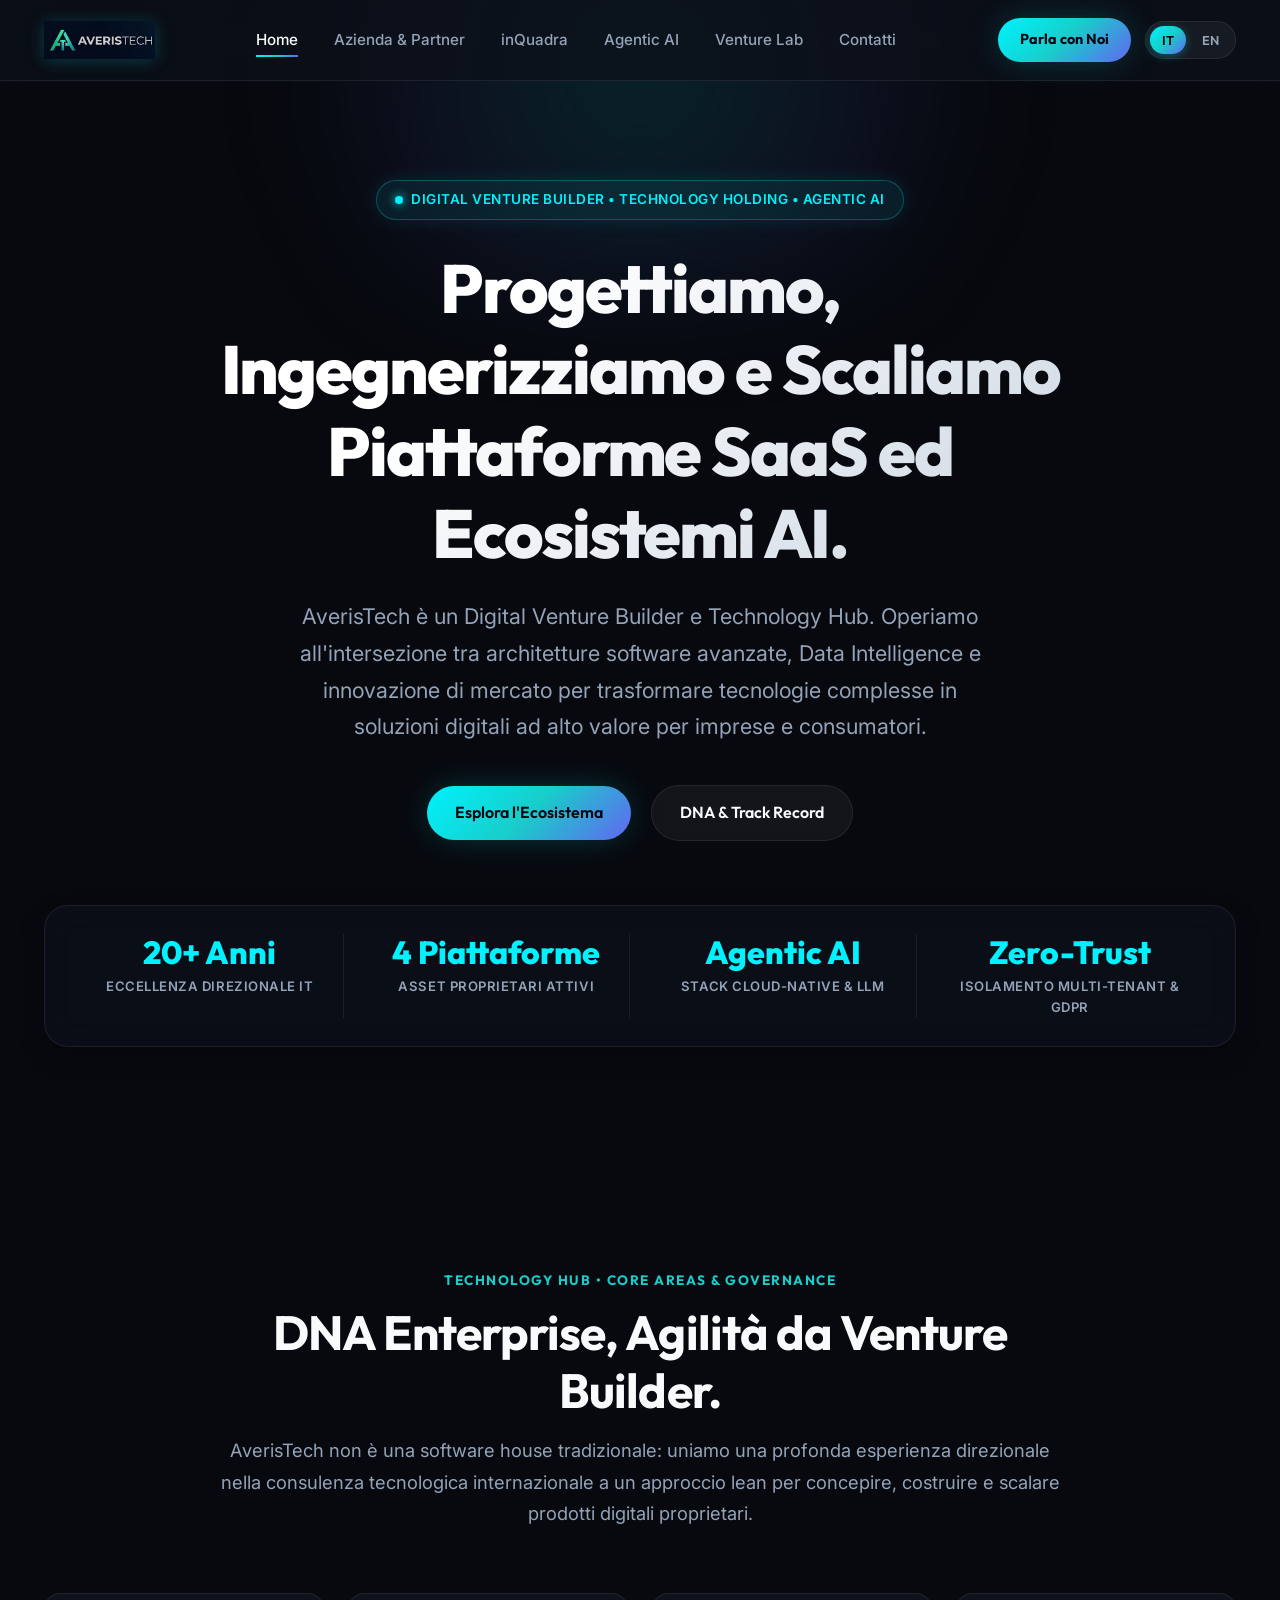
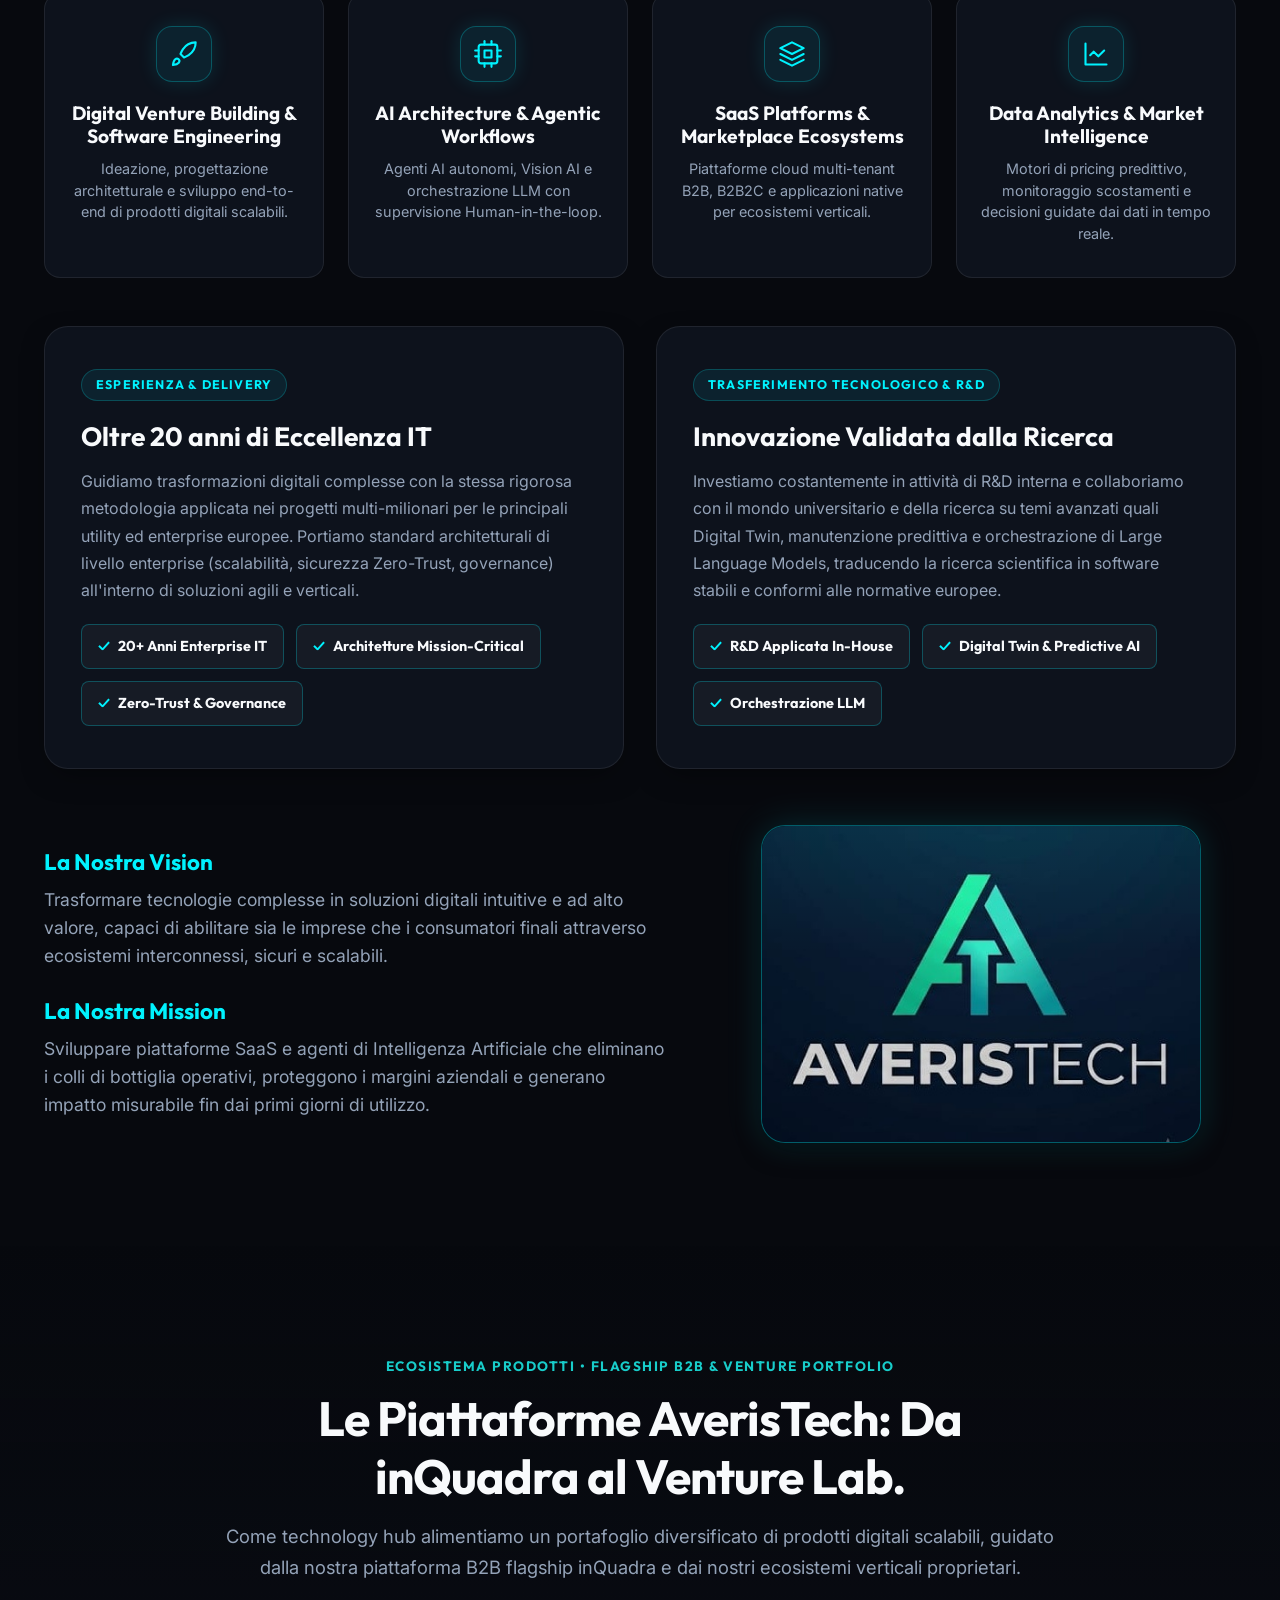
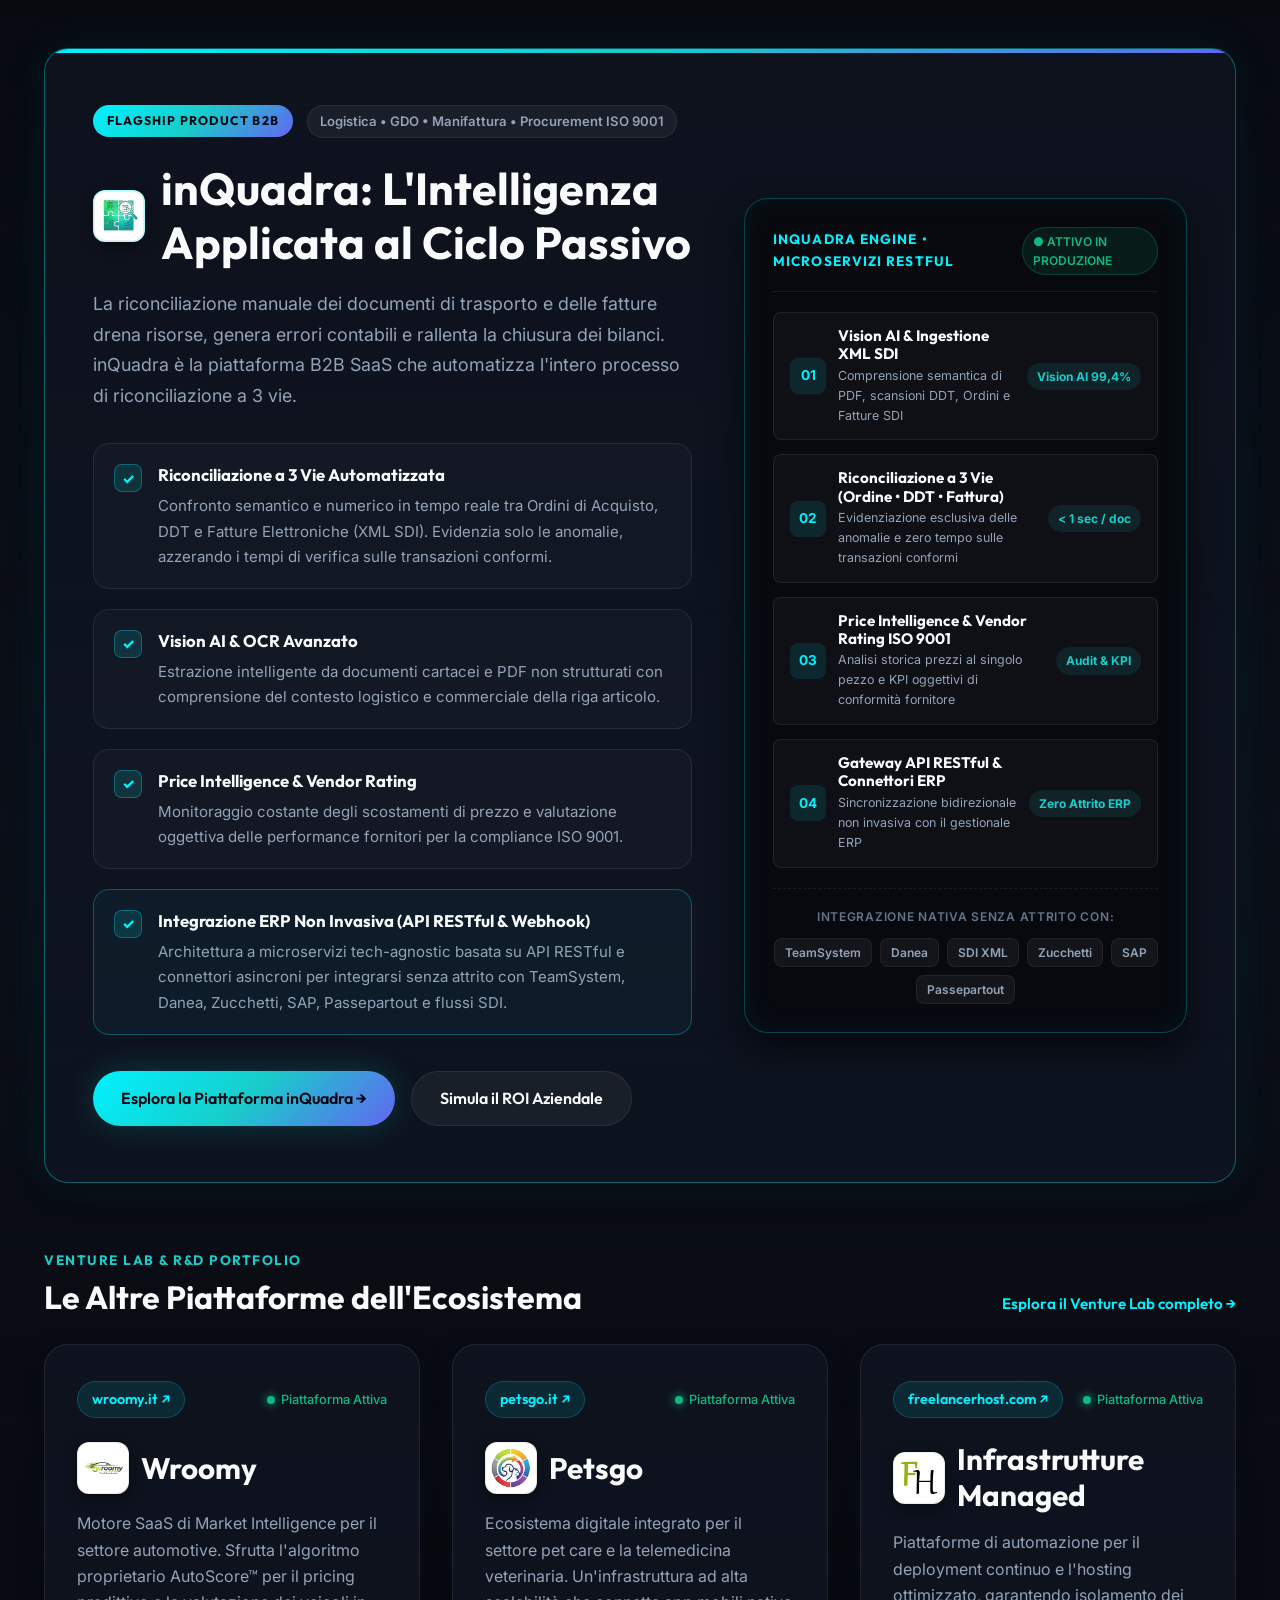
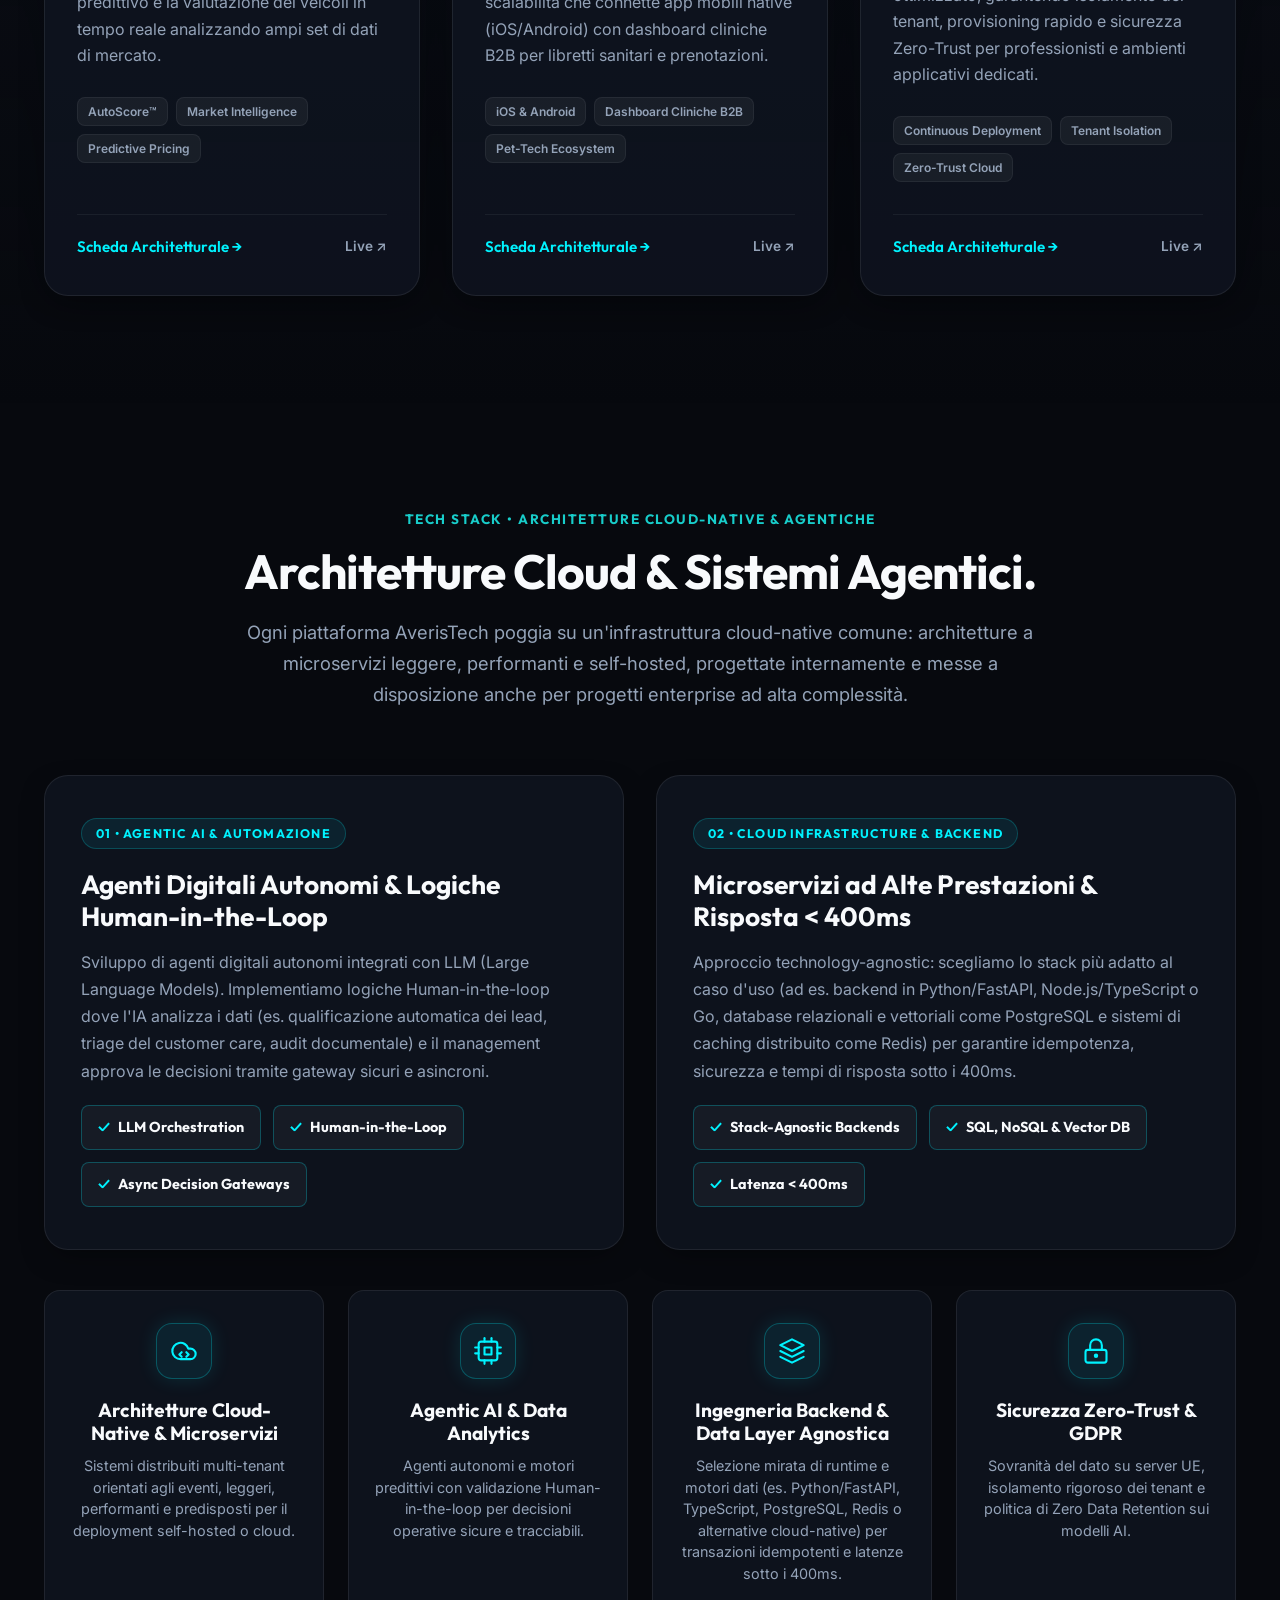
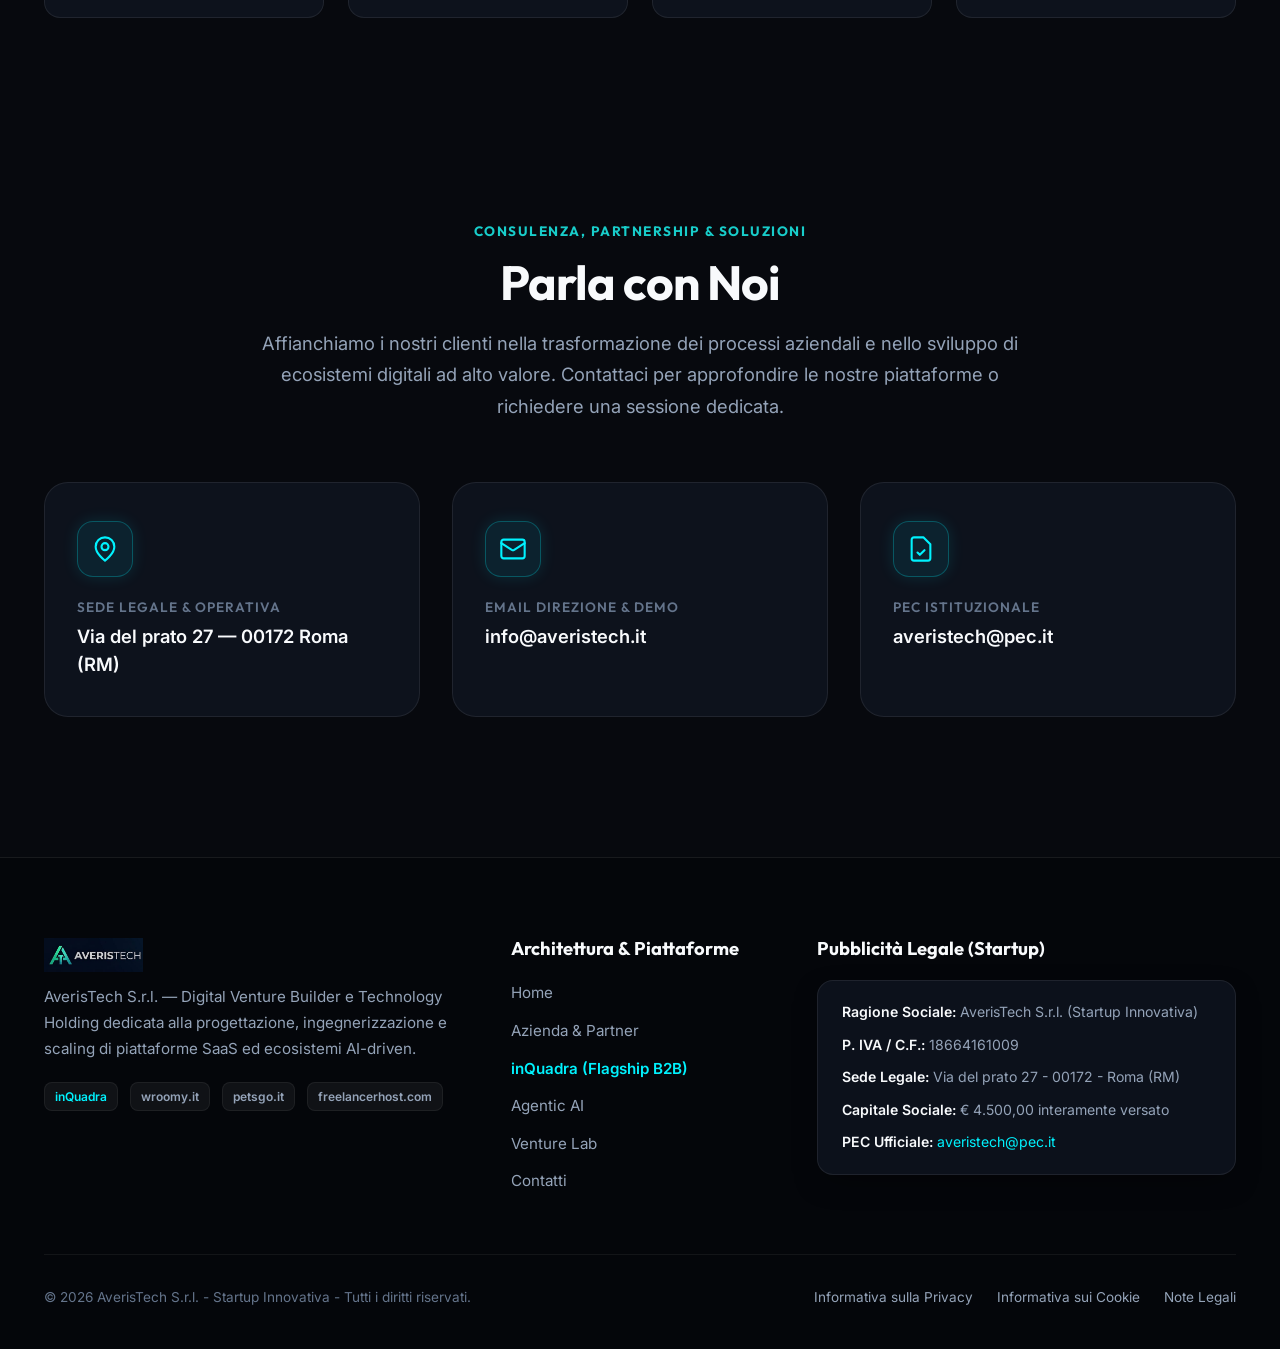
==== commit 6f36ddf8: "feat: add internationalization (i18n) support and update site copy to reflect tech-agnostic architec" ====
--- a/index.html
+++ b/index.html
@@ -8,7 +8,7 @@
     <meta name="description"
         content="AverisTech è un Digital Venture Builder e Technology Holding: progettiamo, ingegnerizziamo e scaliamo piattaforme SaaS multi-tenant ed ecosistemi di Agentic AI come inQuadra, Wroomy e PetsGo." />
     <meta name="keywords"
-        content="AverisTech, Digital Venture Builder, Technology Holding, Agentic AI, SaaS Multi-Tenant, inQuadra, Wroomy, PetsGo, FreelancerHost, FastAPI, PostgreSQL, Redis, Riconciliazione a 3 Vie" />
+        content="AverisTech, Digital Venture Builder, Technology Holding, Agentic AI, SaaS Multi-Tenant, Cloud-Native Architecture, Microservizi, inQuadra, Wroomy, PetsGo, FreelancerHost, Riconciliazione a 3 Vie" />
     <meta name="author" content="AverisTech S.r.l." />
     <meta name="robots" content="index, follow" />
     <link rel="canonical" href="https://averistech.it/" />
@@ -400,10 +400,10 @@
                             <div class="core-pillar-item" style="border-color: rgba(0, 242, 254, 0.28); background: rgba(0, 242, 254, 0.04);">
                                 <span class="core-pillar-check" aria-hidden="true">✓</span>
                                 <div class="core-pillar-text">
-                                    <strong data-i18n="core-p4-title">Integrazione ERP Non Invasiva (API RESTful / FastAPI)</strong>
-                                    <span data-i18n="core-p4-desc">Microservizi basati su API RESTful (FastAPI/Python)
-                                        per integrarsi senza attrito con TeamSystem, Danea, Zucchetti, SAP,
-                                        Passepartout e flussi SDI.</span>
+                                    <strong data-i18n="core-p4-title">Integrazione ERP Non Invasiva (API RESTful &amp; Webhook)</strong>
+                                    <span data-i18n="core-p4-desc">Architettura a microservizi tech-agnostic basata su
+                                        API RESTful e connettori asincroni per integrarsi senza attrito con TeamSystem,
+                                        Danea, Zucchetti, SAP, Passepartout e flussi SDI.</span>
                                 </div>
                             </div>
                         </div>
@@ -463,7 +463,7 @@
                                 <div class="core-arch-node-left">
                                     <div class="core-arch-node-icon">04</div>
                                     <div class="core-arch-node-info">
-                                        <h4 data-i18n="core-arch-n4-title">Gateway API RESTful (FastAPI / Python)</h4>
+                                        <h4 data-i18n="core-arch-n4-title">Gateway API RESTful &amp; Connettori ERP</h4>
                                         <p data-i18n="core-arch-n4-desc">Sincronizzazione bidirezionale non invasiva con il gestionale ERP</p>
                                     </div>
                                 </div>
@@ -679,13 +679,14 @@
                         <span class="credibility-eyebrow" data-i18n="arch-p2-eyebrow">02 • Cloud Infrastructure &amp; Backend</span>
                         <h3 data-i18n="arch-p2-title">Microservizi ad Alte Prestazioni &amp; Risposta &lt; 400ms</h3>
                         <p data-i18n="arch-p2-desc" style="margin-bottom: 20px;">
-                            Sviluppo di backend robusti in Python (FastAPI), database relazionali ottimizzati
-                            (PostgreSQL) e sistemi di caching (Redis) per garantire idempotenza, sicurezza e tempi di
-                            risposta sotto i 400ms.
+                            Approccio technology-agnostic: scegliamo lo stack più adatto al caso d'uso (ad es. backend
+                            in Python/FastAPI, Node.js/TypeScript o Go, database relazionali e vettoriali come
+                            PostgreSQL e sistemi di caching distribuito come Redis) per garantire idempotenza,
+                            sicurezza e tempi di risposta sotto i 400ms.
                         </p>
                         <div class="partner-badges-row">
-                            <div class="partner-institution-pill"><span>✓</span> Python (FastAPI)</div>
-                            <div class="partner-institution-pill"><span>✓</span> PostgreSQL &amp; Redis</div>
+                            <div class="partner-institution-pill"><span>✓</span> Stack-Agnostic Backends</div>
+                            <div class="partner-institution-pill"><span>✓</span> SQL, NoSQL &amp; Vector DB</div>
                             <div class="partner-institution-pill"><span>✓</span> Latenza &lt; 400ms</div>
                         </div>
                     </article>
@@ -737,9 +738,10 @@
                                 <polyline points="2 12 12 17 22 12" />
                             </svg>
                         </span>
-                        <h3 data-i18n="tech-3-title">Backend FastAPI, PostgreSQL &amp; Redis</h3>
-                        <p data-i18n="tech-3-desc">Transazioni idempotenti, persistenza relazionale ottimizzata e
-                            caching in-memory con tempi di risposta garantiti sotto i 400ms.</p>
+                        <h3 data-i18n="tech-3-title">Ingegneria Backend &amp; Data Layer Agnostica</h3>
+                        <p data-i18n="tech-3-desc">Selezione mirata di runtime e motori dati (es. Python/FastAPI,
+                            TypeScript, PostgreSQL, Redis o alternative cloud-native) per transazioni idempotenti e
+                            latenze sotto i 400ms.</p>
                     </article>
 
                     <article class="tech-item" id="tech-card-4">
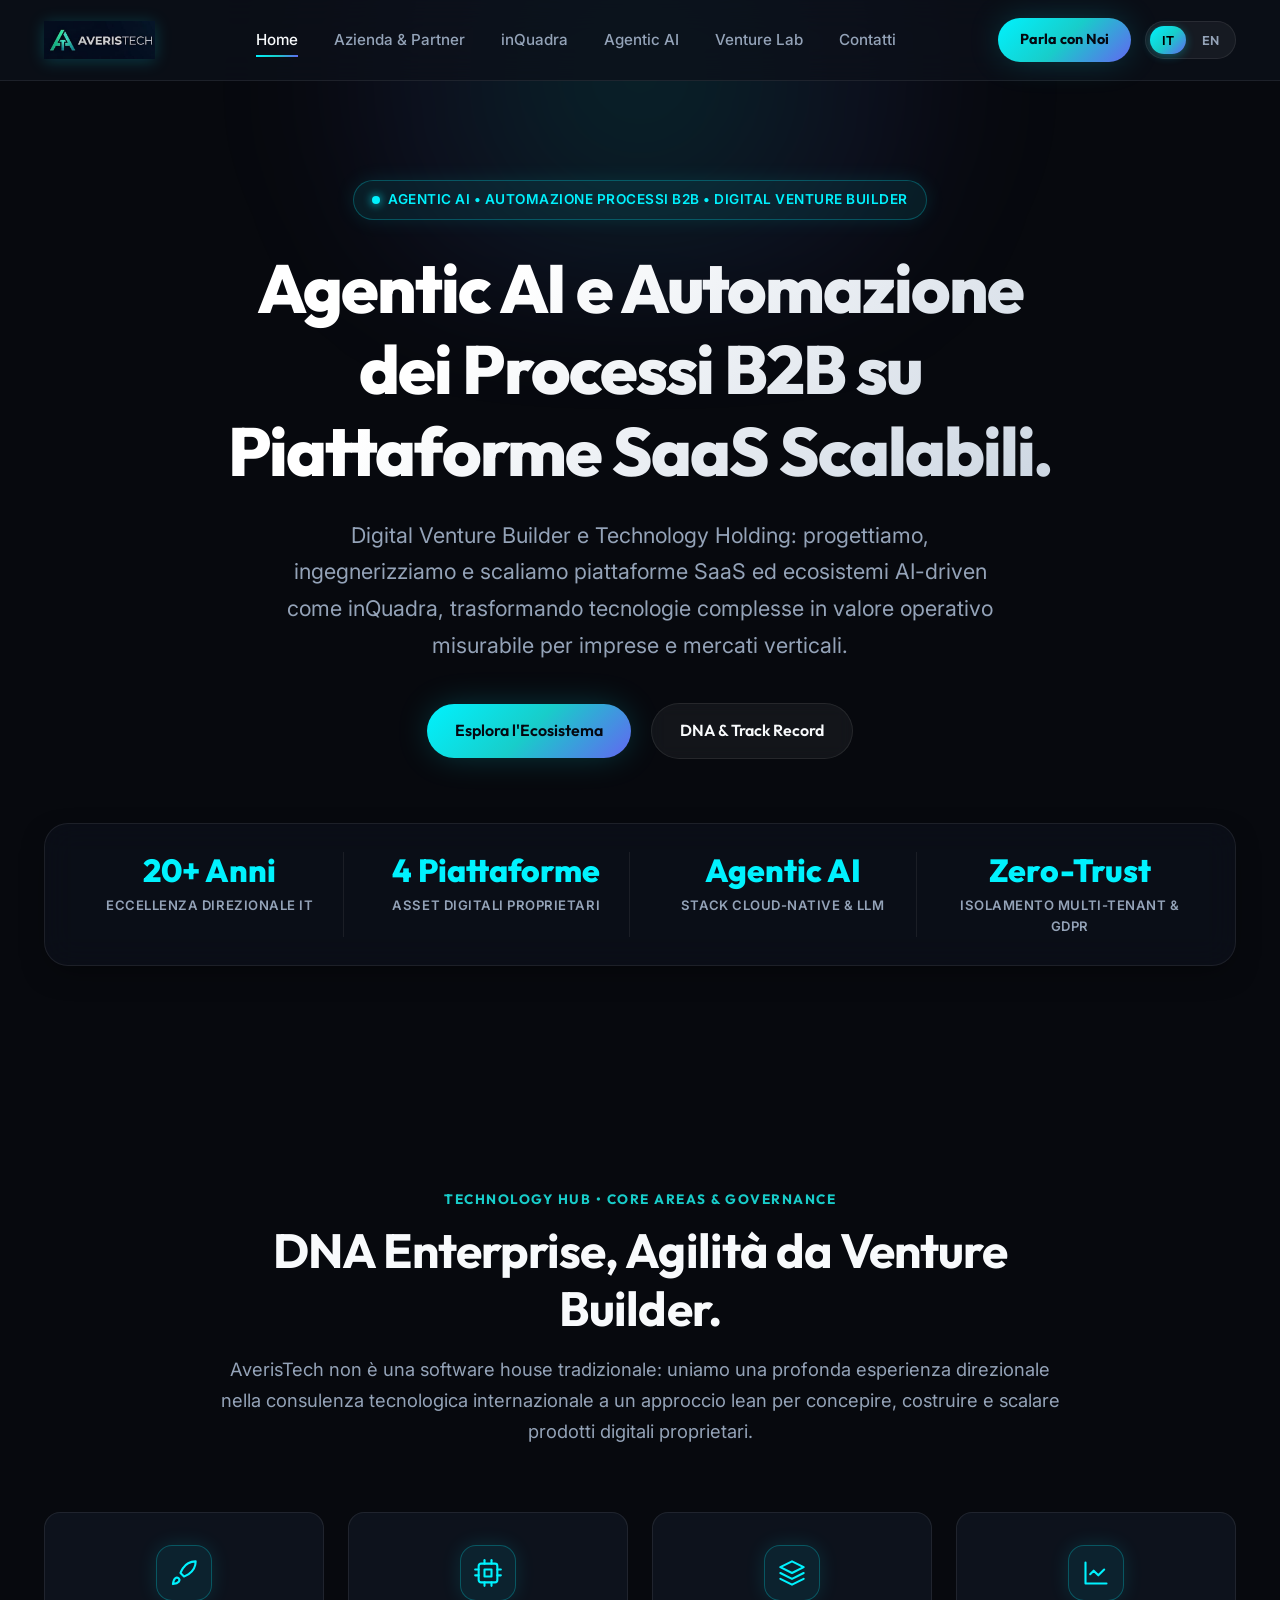
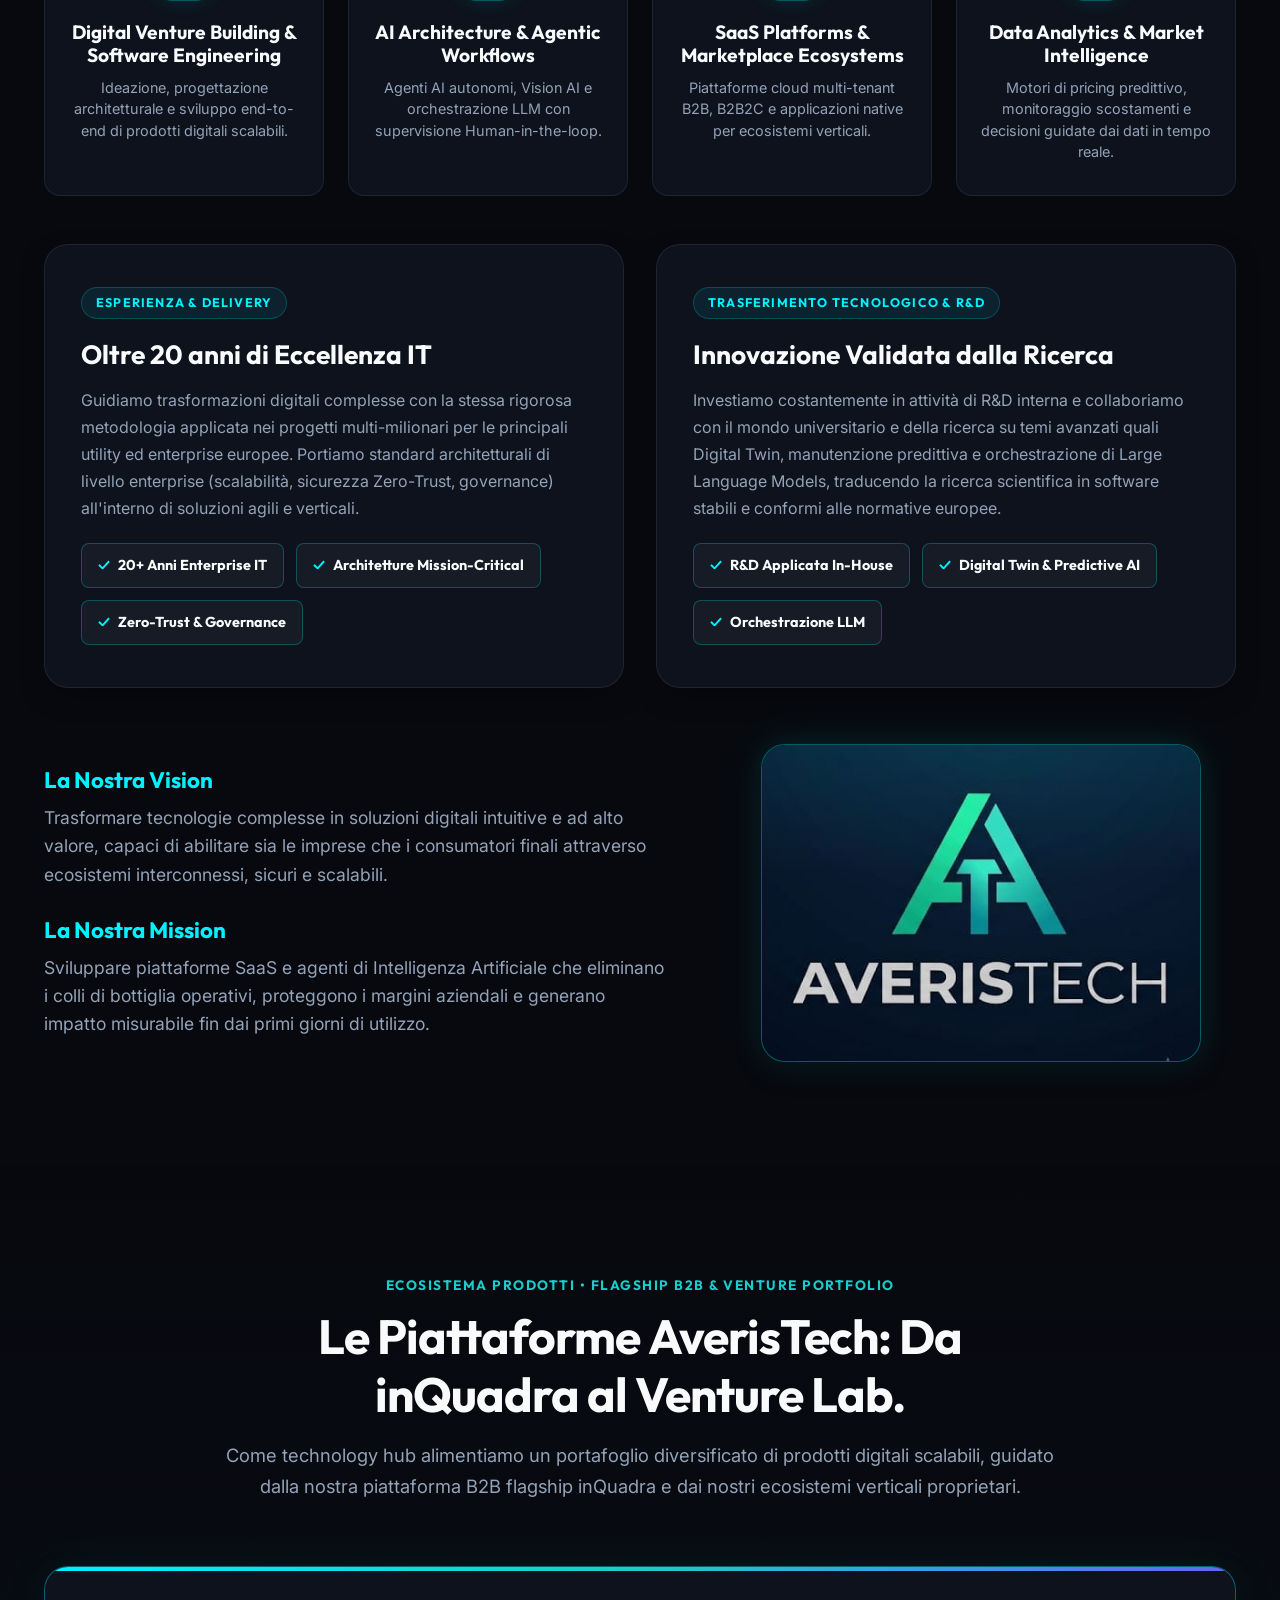
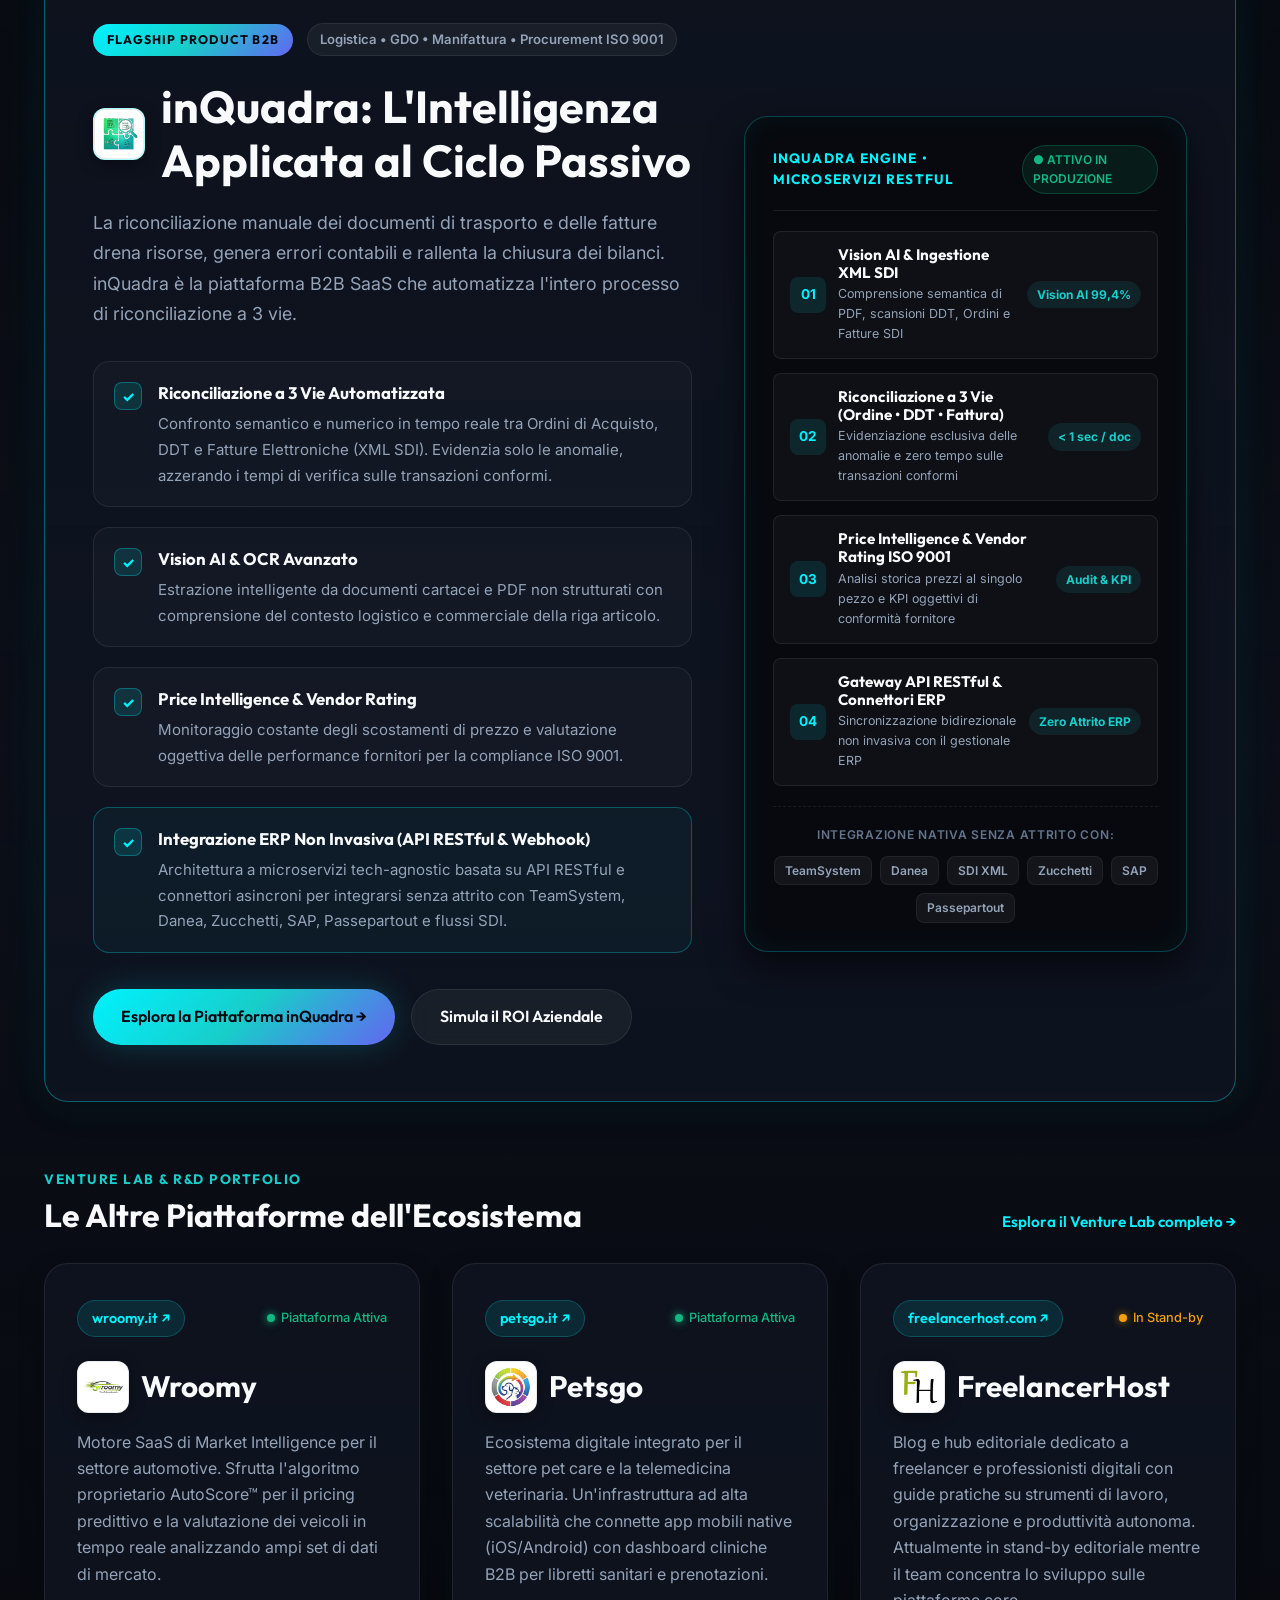
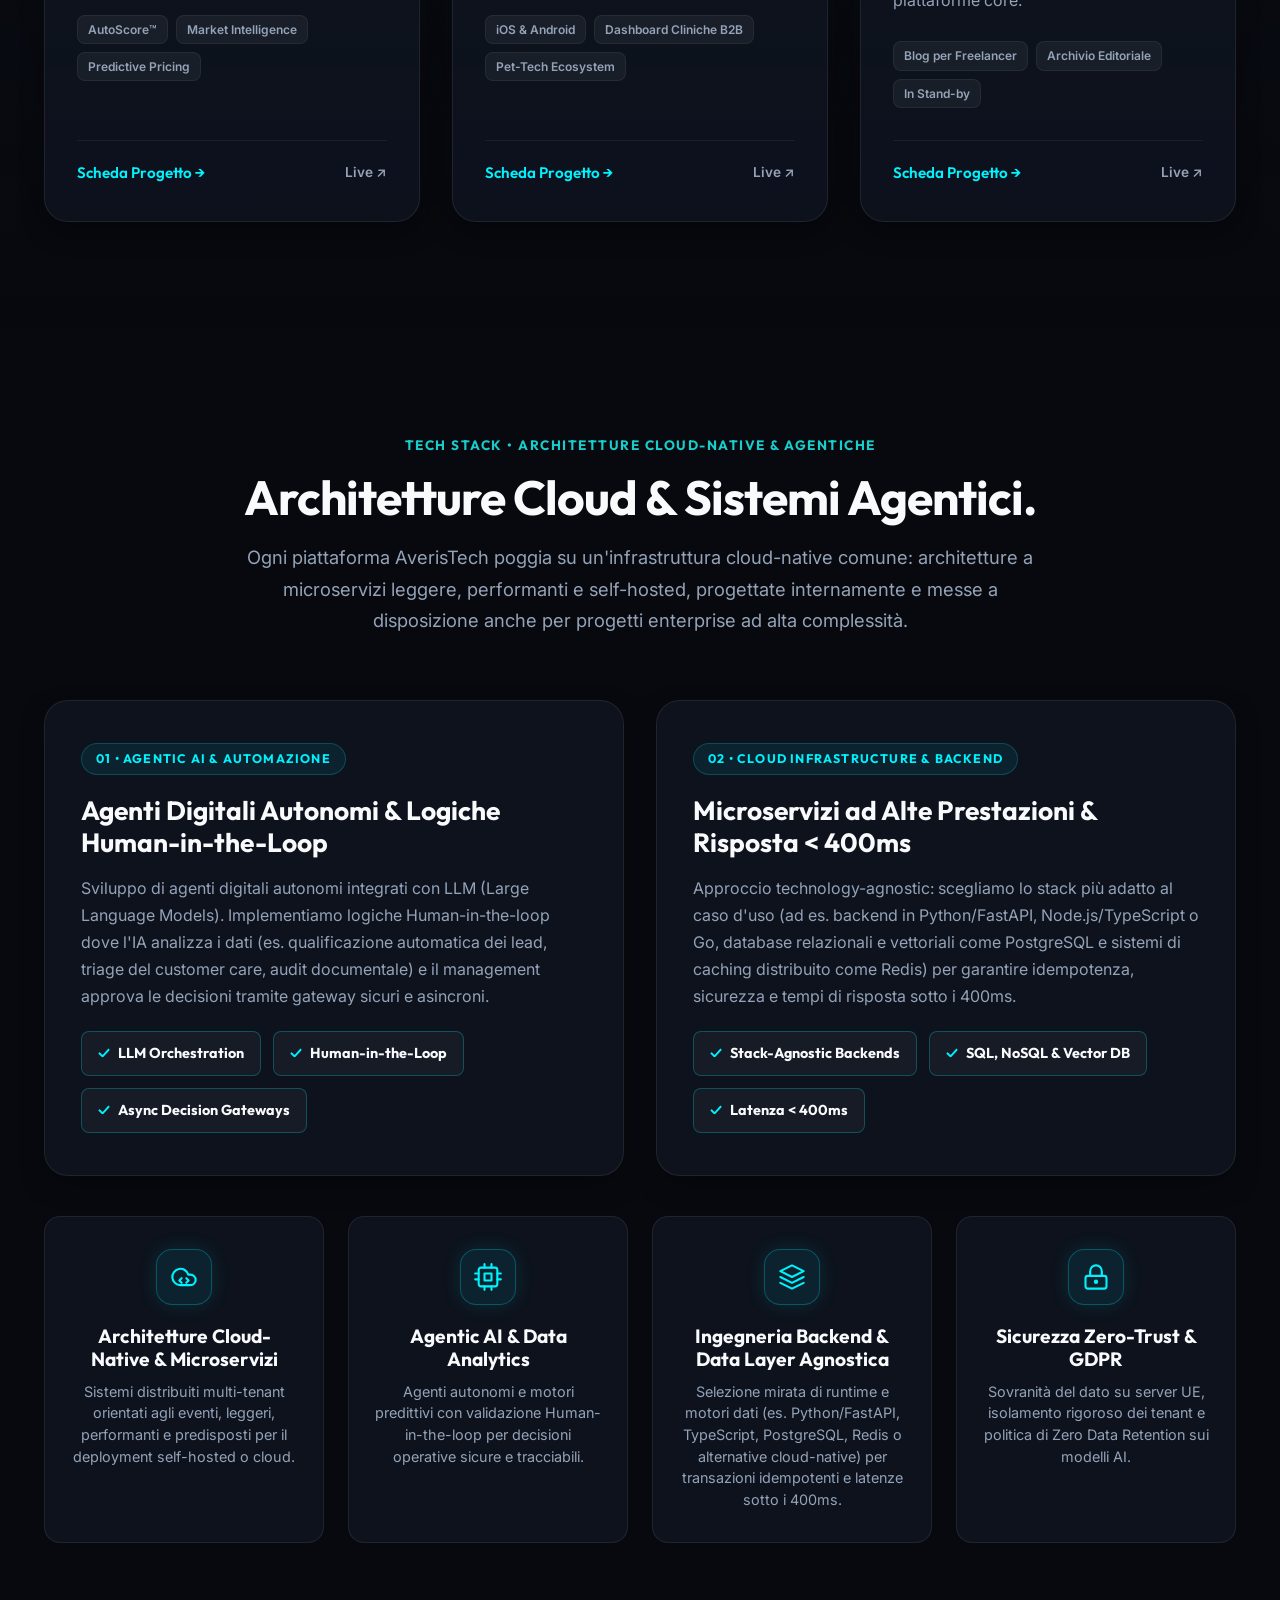
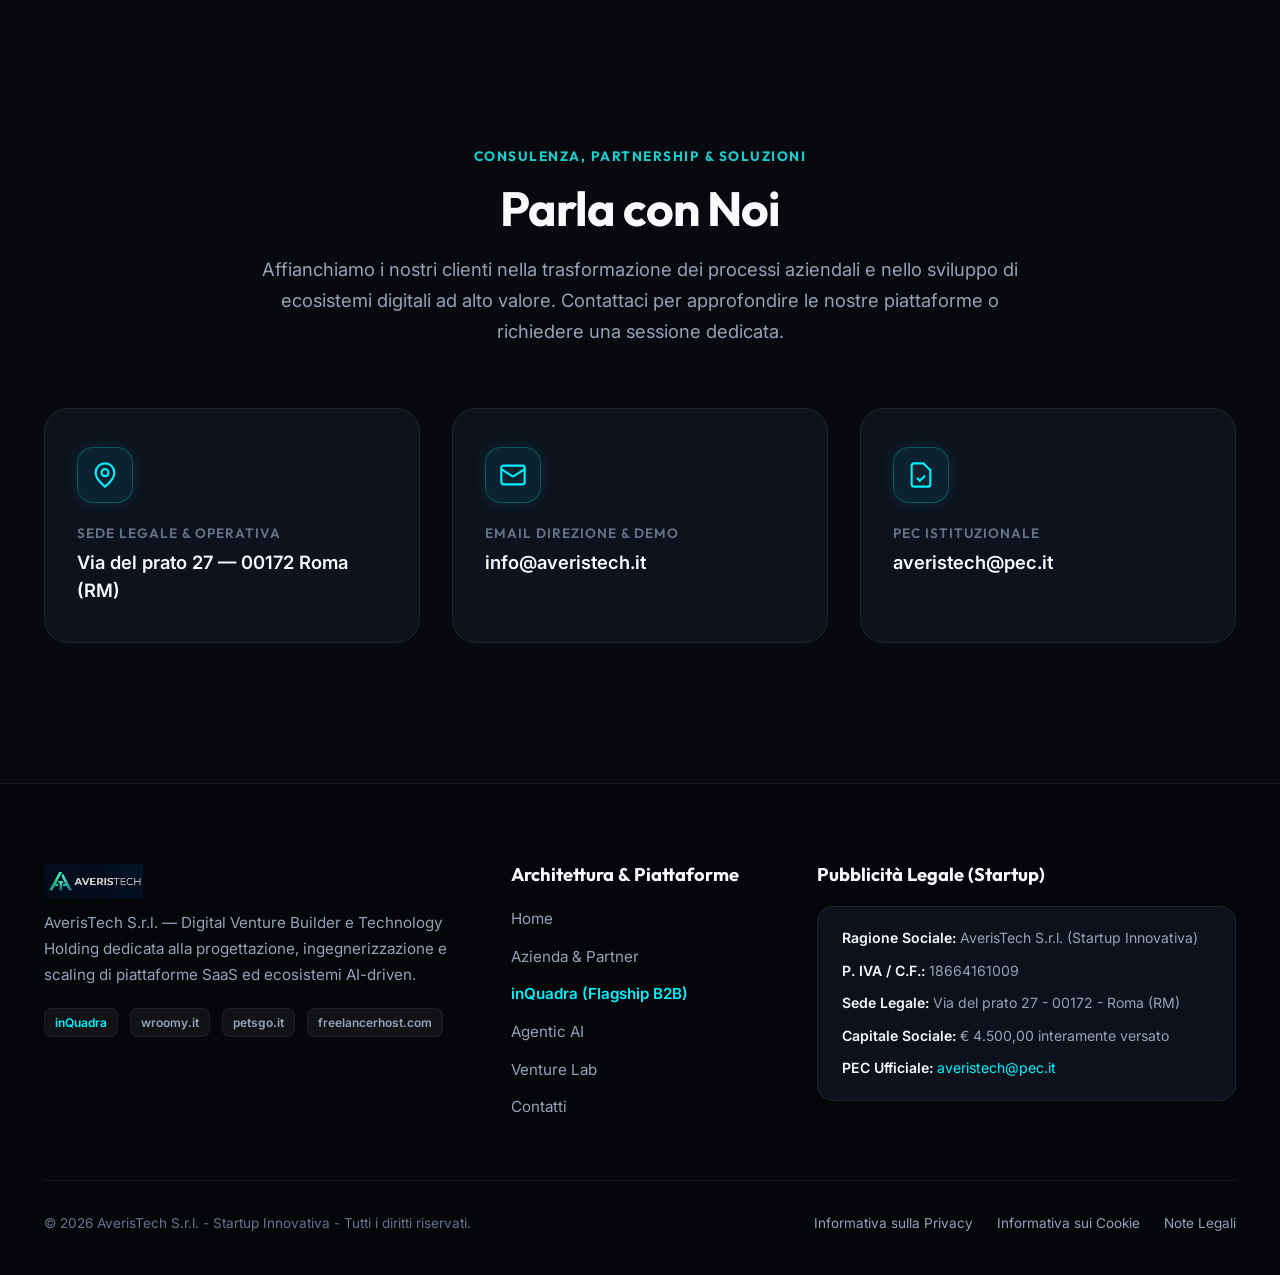
==== commit 66006998: "feat: implement core website structure, styling, and internationalization framework" ====
--- a/index.html
+++ b/index.html
@@ -4,11 +4,11 @@
 <head>
     <meta charset="UTF-8" />
     <meta name="viewport" content="width=device-width, initial-scale=1.0" />
-    <title>AverisTech — Digital Venture Builder, SaaS Platforms &amp; Agentic AI</title>
+    <title>AverisTech — Agentic AI &amp; Automazione Processi B2B | inQuadra</title>
     <meta name="description"
-        content="AverisTech è un Digital Venture Builder e Technology Holding: progettiamo, ingegnerizziamo e scaliamo piattaforme SaaS multi-tenant ed ecosistemi di Agentic AI come inQuadra, Wroomy e PetsGo." />
+        content="AverisTech: Agentic AI, automazione dei processi B2B e piattaforme SaaS multi-tenant. Digital Venture Builder e Technology Holding dietro inQuadra, Wroomy e PetsGo." />
     <meta name="keywords"
-        content="AverisTech, Digital Venture Builder, Technology Holding, Agentic AI, SaaS Multi-Tenant, Cloud-Native Architecture, Microservizi, inQuadra, Wroomy, PetsGo, FreelancerHost, Riconciliazione a 3 Vie" />
+        content="AverisTech, Agentic AI, Automazione Processi B2B, inQuadra, Digital Venture Builder, Technology Holding, SaaS Multi-Tenant, Cloud-Native Architecture, Microservizi, Wroomy, PetsGo, FreelancerHost, Riconciliazione a 3 Vie" />
     <meta name="author" content="AverisTech S.r.l." />
     <meta name="robots" content="index, follow" />
     <link rel="canonical" href="https://averistech.it/" />
@@ -17,18 +17,18 @@
     <link rel="icon" type="image/jpeg" href="media/logo-icon.jpeg" />
 
     <!-- OpenGraph Metadata -->
-    <meta property="og:title" content="AverisTech — Digital Venture Builder &amp; Agentic AI Holding" />
+    <meta property="og:title" content="AverisTech — Agentic AI &amp; Automazione Processi B2B | inQuadra" />
     <meta property="og:description"
-        content="Trasformiamo tecnologie complesse in piattaforme SaaS ed ecosistemi AI ad alto valore per imprese e consumatori: inQuadra, Wroomy, PetsGo." />
+        content="Automazione dei processi critici, Agentic AI e piattaforme SaaS B2B (inQuadra). Digital Venture Builder e Technology Holding per imprese e mercati verticali." />
     <meta property="og:type" content="website" />
     <meta property="og:url" content="https://averistech.it/" />
     <meta property="og:image" content="https://averistech.it/media/logo-stacked.jpeg" />
 
     <!-- Twitter Card Metadata -->
     <meta name="twitter:card" content="summary_large_image" />
-    <meta name="twitter:title" content="AverisTech — Digital Venture Builder &amp; Agentic AI" />
+    <meta name="twitter:title" content="AverisTech — Agentic AI &amp; Automazione Processi B2B | inQuadra" />
     <meta name="twitter:description"
-        content="Piattaforme SaaS multi-tenant, sistemi agentici e architetture Cloud-Native sviluppate in-house." />
+        content="Agentic AI e automazione processi B2B con inQuadra. Digital Venture Builder e Technology Holding per piattaforme SaaS ad alto valore." />
     <meta name="twitter:image" content="https://averistech.it/media/logo-stacked.jpeg" />
 
     <!-- JSON-LD Organization Schema -->
@@ -131,17 +131,17 @@
                 <div class="hero-content">
                     <div class="hero-badge" id="hero-badge-pill">
                         <span class="badge-dot" aria-hidden="true"></span>
-                        <span class="hero-badge-text" data-i18n="hero-badge">Digital Venture Builder • Technology Holding • Agentic AI</span>
+                        <span class="hero-badge-text" data-i18n="hero-badge">Agentic AI • Automazione Processi B2B • Digital Venture Builder</span>
                     </div>
 
                     <h1 class="hero-title" id="hero-heading" data-i18n="hero-title">
-                        Progettiamo, Ingegnerizziamo e Scaliamo Piattaforme SaaS ed Ecosistemi AI.
+                        Agentic AI e Automazione dei Processi B2B su Piattaforme SaaS Scalabili.
                     </h1>
 
                     <p class="hero-subtitle" id="hero-subtext" data-i18n="hero-subtitle">
-                        AverisTech è un Digital Venture Builder e Technology Hub. Operiamo all'intersezione tra
-                        architetture software avanzate, Data Intelligence e innovazione di mercato per trasformare
-                        tecnologie complesse in soluzioni digitali ad alto valore per imprese e consumatori.
+                        Digital Venture Builder e Technology Holding: progettiamo, ingegnerizziamo e scaliamo
+                        piattaforme SaaS ed ecosistemi AI-driven come inQuadra, trasformando tecnologie complesse in
+                        valore operativo misurabile per imprese e mercati verticali.
                     </p>
 
                     <div class="hero-actions" id="hero-cta-group">
@@ -162,7 +162,7 @@
                     </div>
                     <div class="exec-kpi-item">
                         <span class="exec-kpi-val" data-i18n="kpi-2-val">4 Piattaforme</span>
-                        <span class="exec-kpi-label" data-i18n="kpi-2-label">Asset Proprietari Attivi</span>
+                        <span class="exec-kpi-label" data-i18n="kpi-2-label">Asset Digitali Proprietari</span>
                     </div>
                     <div class="exec-kpi-item">
                         <span class="exec-kpi-val" data-i18n="kpi-3-val">Agentic AI</span>
@@ -589,44 +589,44 @@
                         </div>
                     </article>
 
-                    <!-- Card 3: Infrastrutture Managed / FreelancerHost -->
-                    <article class="project-card" id="home-card-managed">
+                    <!-- Card 3: FreelancerHost (Blog per Freelancer — In Stand-by) -->
+                    <article class="project-card" id="home-card-freelancerhost">
                         <div>
                             <div class="project-header">
                                 <a href="https://freelancerhost.com" target="_blank" rel="noopener noreferrer"
                                     class="project-domain">
                                     freelancerhost.com ↗
                                 </a>
-                                <span class="project-status">
+                                <span class="project-status status-standby">
                                     <span class="status-dot" aria-hidden="true"></span>
-                                    <span data-i18n="vlab-status-poc">Piattaforma Attiva</span>
+                                    <span data-i18n="vlab-status-standby">In Stand-by</span>
                                 </span>
                             </div>
 
                             <h3 class="project-title">
                                 <span class="project-logo-badge">
-                                    <img src="media/logo-freelancerhost.jpg" alt="Infrastrutture Managed Logo"
+                                    <img src="media/logo-freelancerhost.jpg" alt="FreelancerHost Logo"
                                         class="project-badge-img" />
                                 </span>
-                                <span data-i18n="vlab-managed-title">Infrastrutture Managed</span>
+                                <span data-i18n="freelancerhost-title">FreelancerHost</span>
                             </h3>
 
                             <p class="project-desc" data-i18n="vlab-flh-desc">
-                                Piattaforme di automazione per il deployment continuo e l'hosting ottimizzato,
-                                garantendo isolamento dei tenant, provisioning rapido e sicurezza Zero-Trust per
-                                professionisti e ambienti applicativi dedicati.
+                                Blog e hub editoriale dedicato a freelancer e professionisti digitali con guide pratiche
+                                su strumenti di lavoro, organizzazione e produttività autonoma. Attualmente in stand-by
+                                editoriale mentre il team concentra lo sviluppo sulle piattaforme core.
                             </p>
 
-                            <div class="project-tags" aria-label="Tecnologie Infrastrutture Managed">
-                                <span class="tag">Continuous Deployment</span>
-                                <span class="tag">Tenant Isolation</span>
-                                <span class="tag">Zero-Trust Cloud</span>
+                            <div class="project-tags" aria-label="Caratteristiche FreelancerHost">
+                                <span class="tag">Blog per Freelancer</span>
+                                <span class="tag">Archivio Editoriale</span>
+                                <span class="tag">In Stand-by</span>
                             </div>
                         </div>
 
                         <div class="project-footer" style="display: flex; align-items: center; justify-content: space-between; gap: 12px;">
                             <a href="freelancerhost.html" class="project-link-btn" data-i18n="vlab-card-cta">
-                                Scheda Architetturale →
+                                Scheda Progetto →
                             </a>
                             <a href="https://freelancerhost.com" target="_blank" rel="noopener noreferrer"
                                 style="font-size: 0.85rem; color: var(--text-muted); font-weight: 600;">
--- a/css/style.css
+++ b/css/style.css
@@ -629,6 +629,15 @@
   box-shadow: 0 0 8px #10b981;
 }
 
+.project-status.status-standby {
+  color: #f59e0b;
+}
+
+.project-status.status-standby .status-dot {
+  background-color: #f59e0b;
+  box-shadow: 0 0 8px rgba(245, 158, 11, 0.7);
+}
+
 .project-title {
   font-size: 1.85rem;
   margin-bottom: 16px;
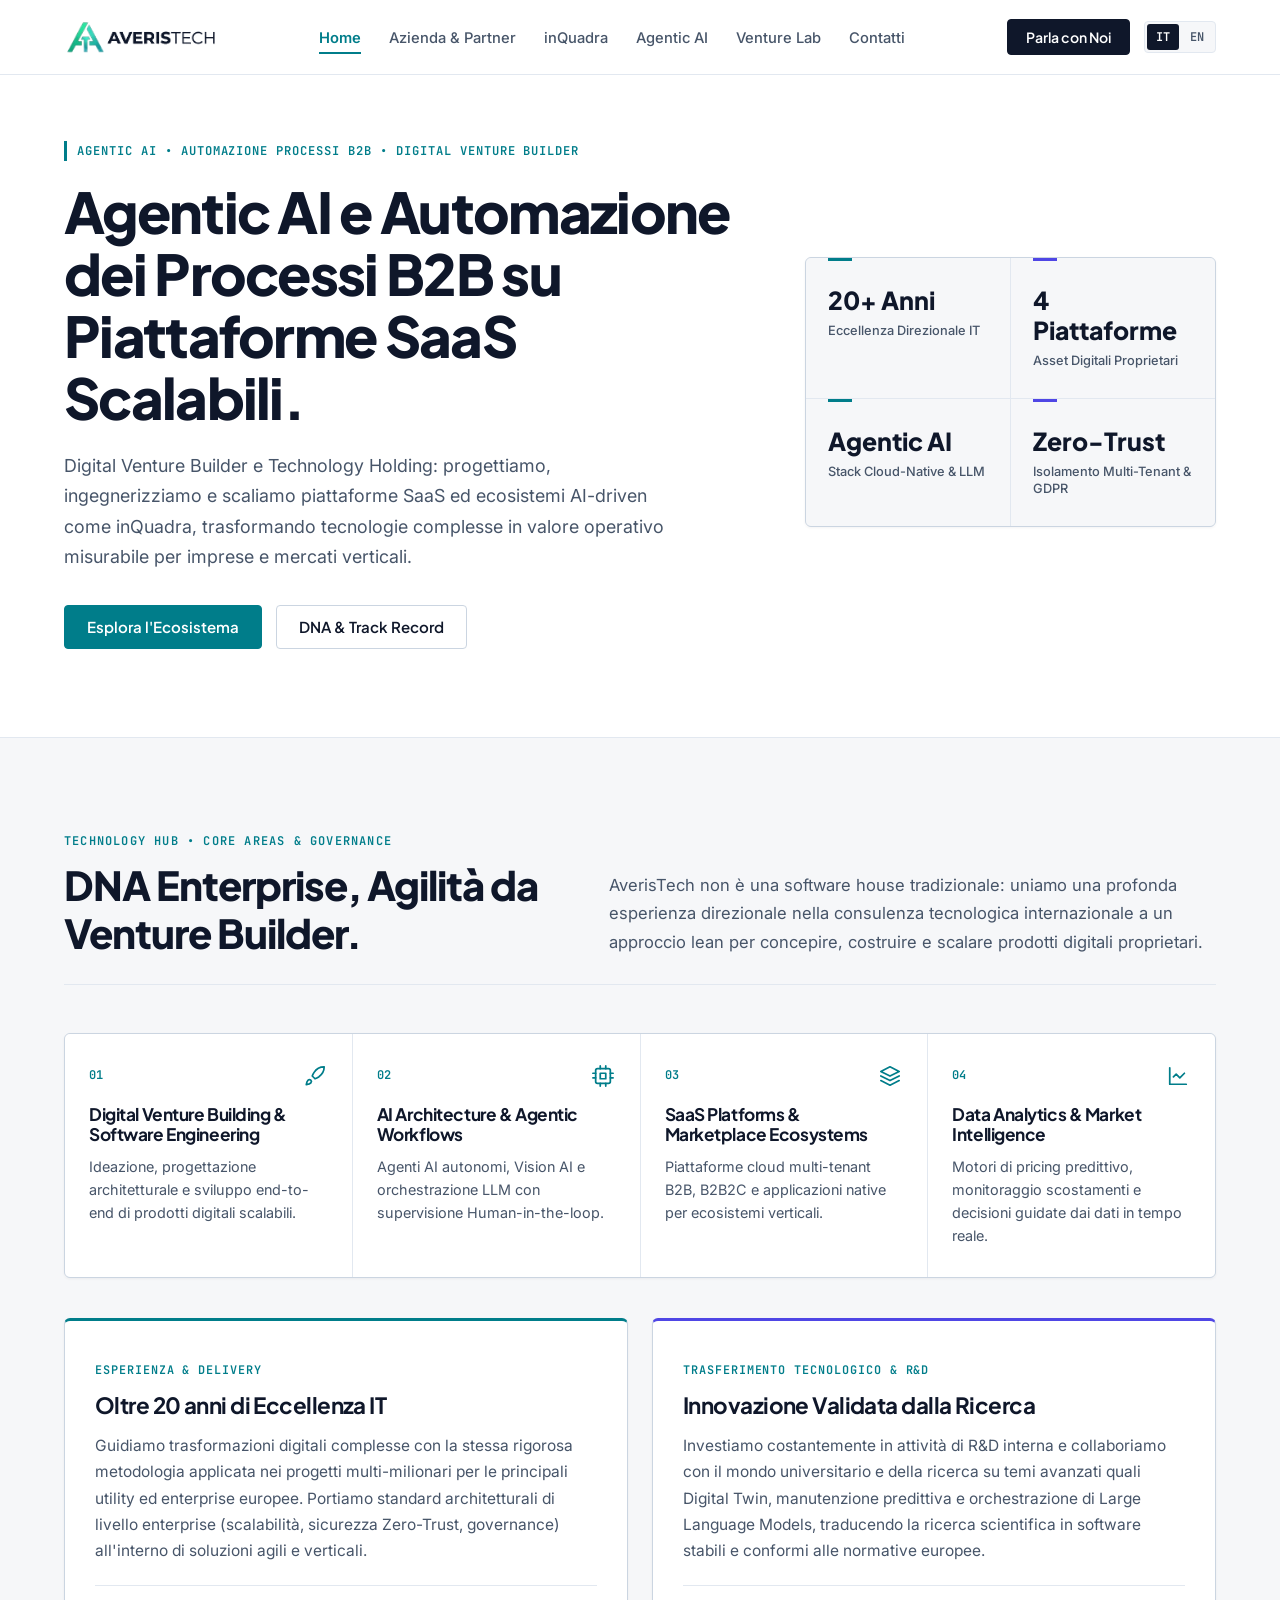
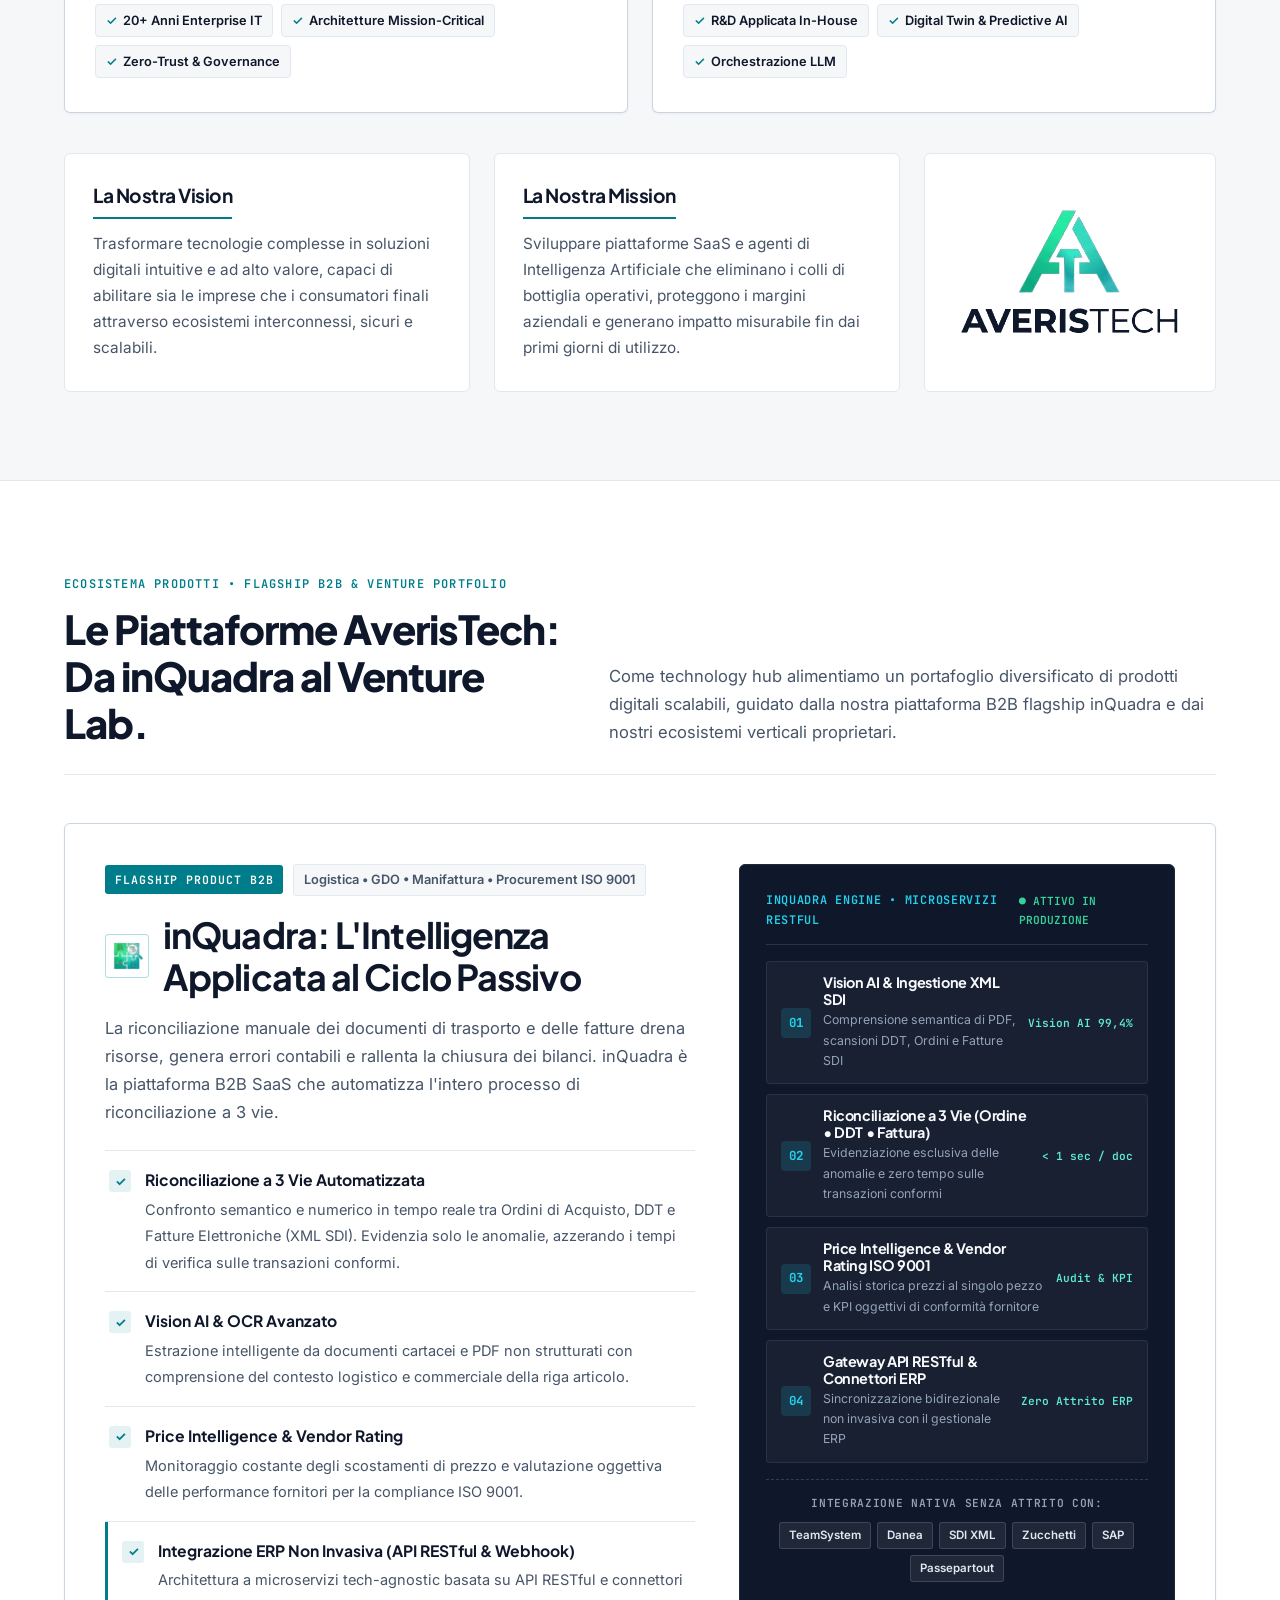
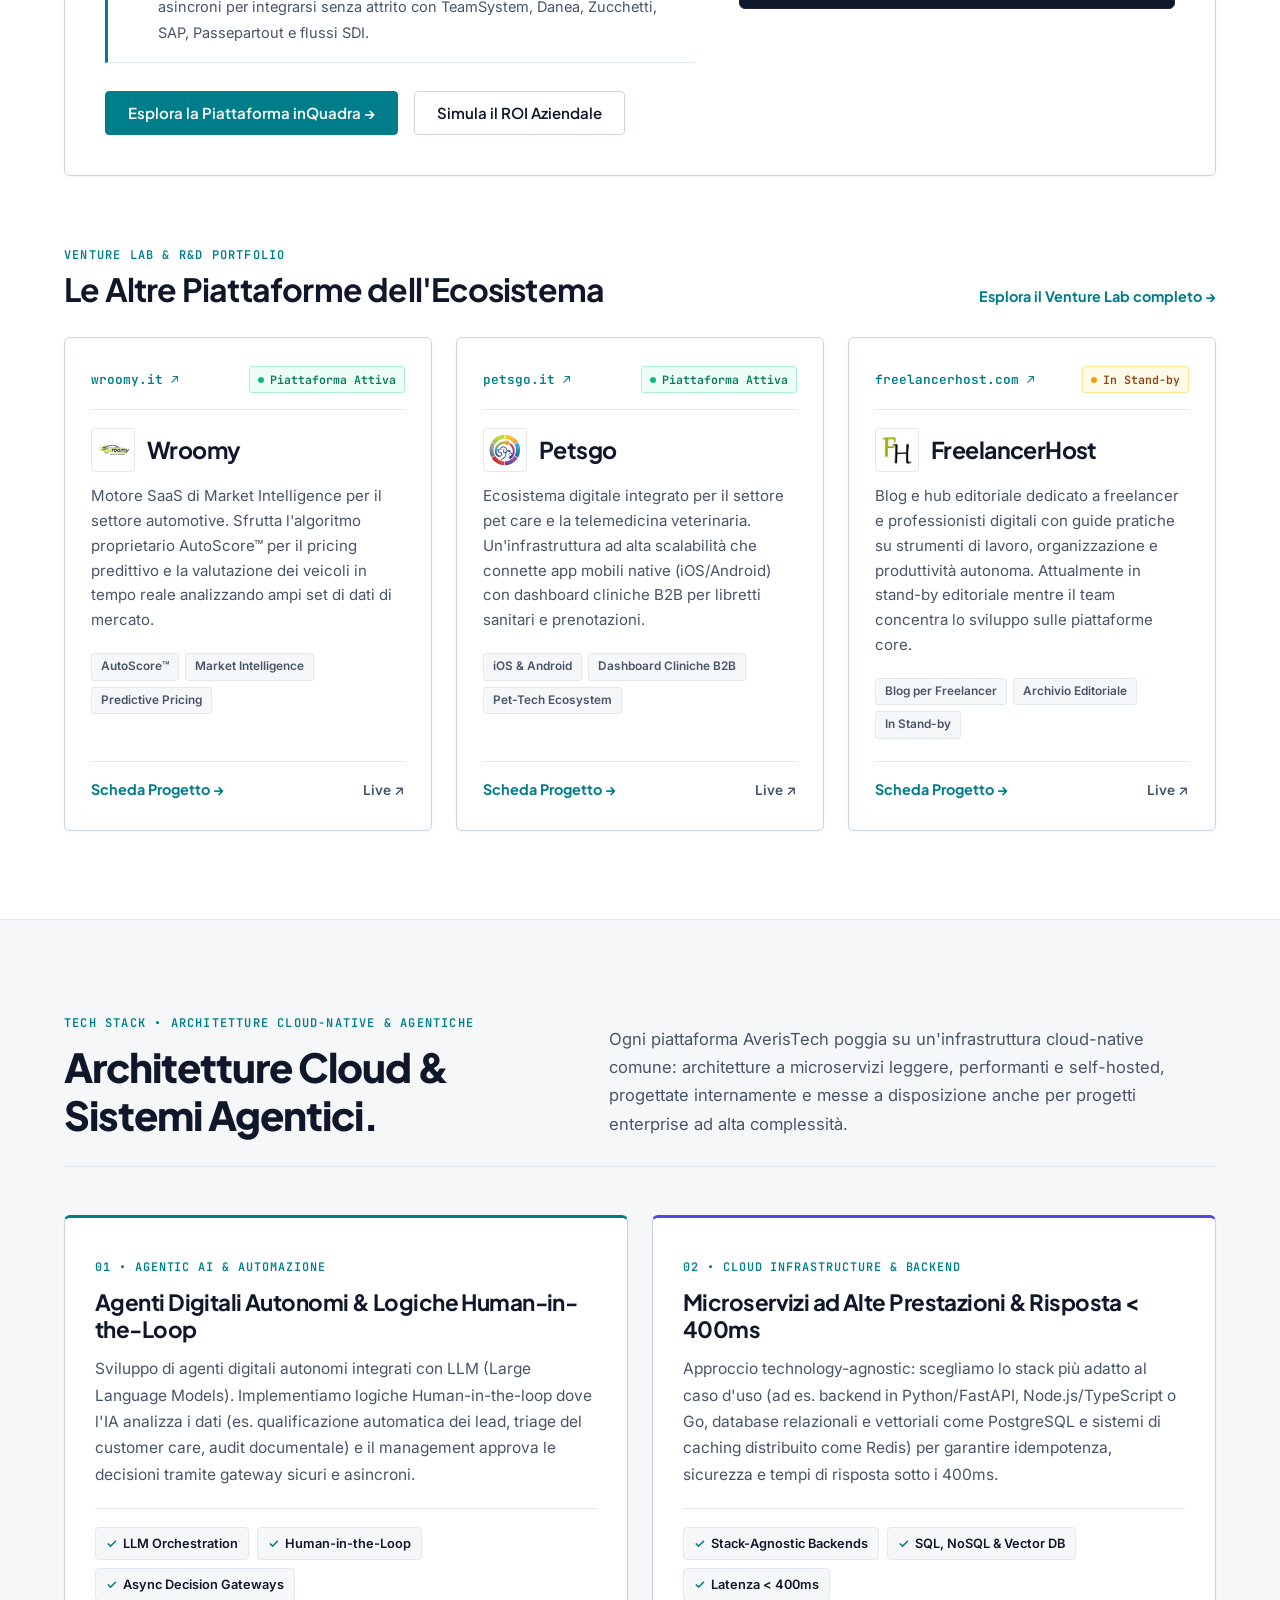
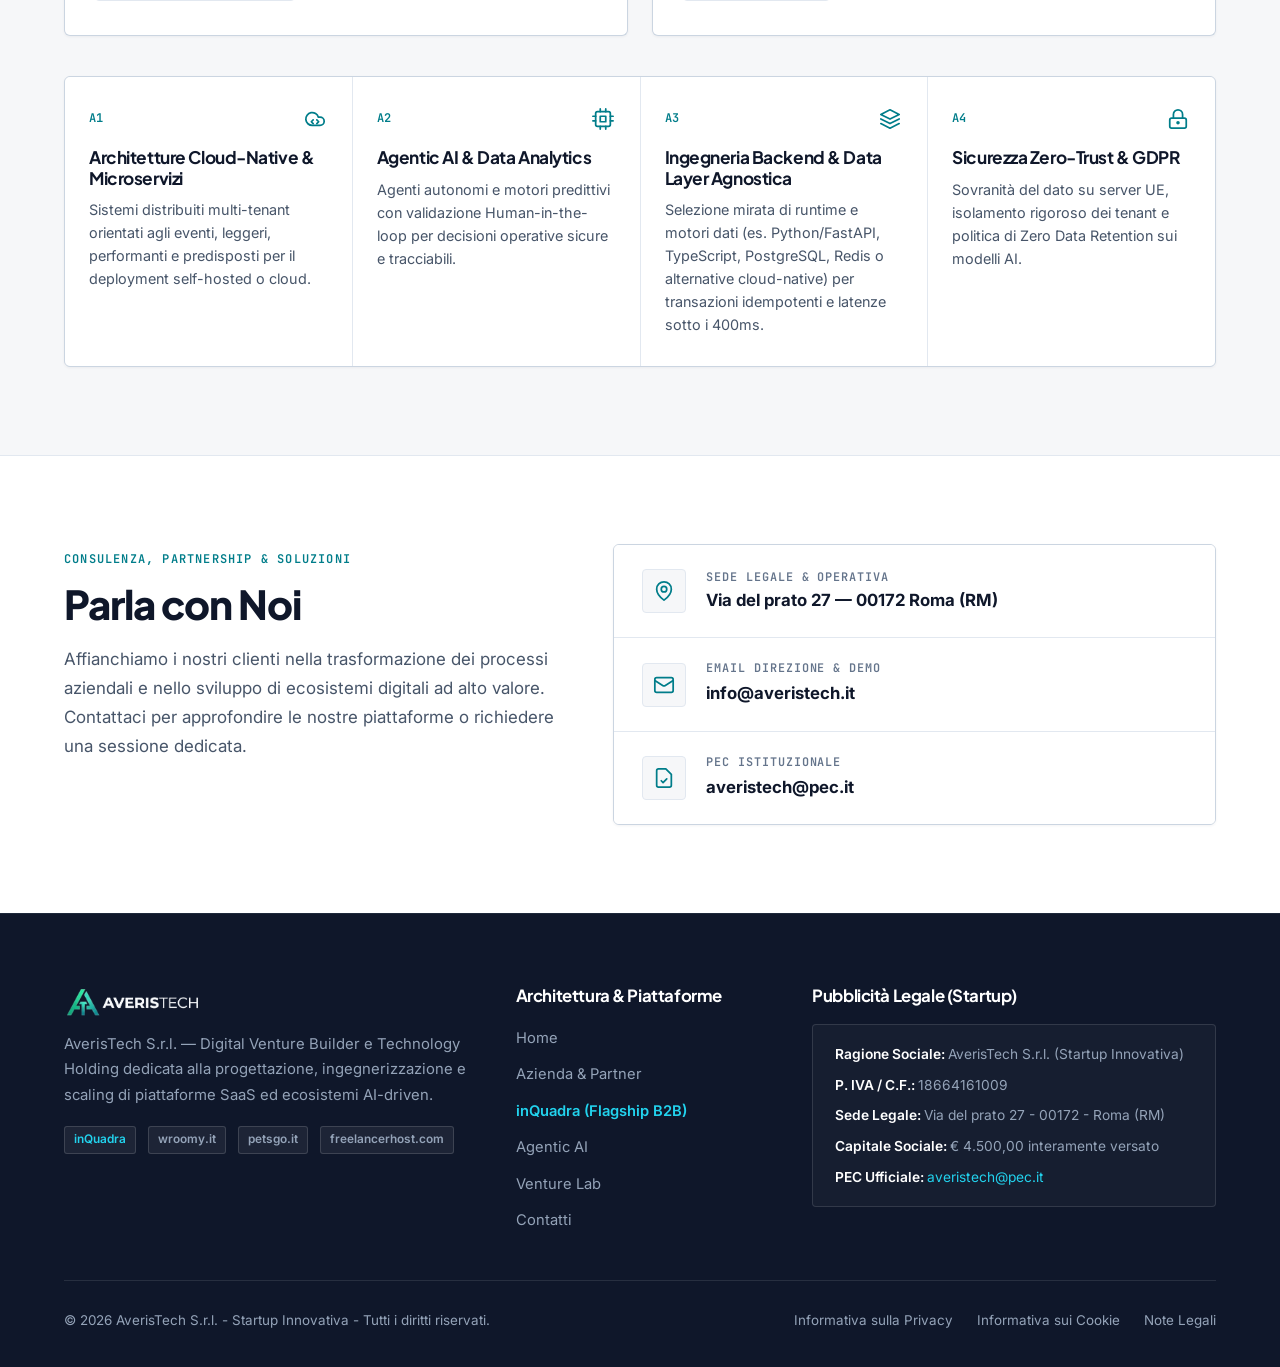
==== commit cc3da6ea: "Review style website" ====
--- a/index.html
+++ b/index.html
@@ -85,24 +85,27 @@
     <header class="navbar" id="navbar">
         <div class="container nav-container">
             <a href="#hero" class="logo-link" id="nav-logo-link" aria-label="AverisTech Home">
-                <img src="media/logo-navbar.jpeg" alt="AverisTech Logo" class="logo-img" id="navbar-logo" />
+                <img src="media/logo-navbar-transparent.png" alt="AverisTech Logo" class="logo-img" id="navbar-logo" />
             </a>
 
             <nav aria-label="Menu Principale">
                 <ul class="nav-links" id="nav-links">
                     <li><a href="#hero" class="nav-link active" id="link-home" data-i18n="nav-home">Home</a></li>
-                    <li><a href="#credibility" class="nav-link" id="link-company" data-i18n="nav-company">Azienda &amp; Partner</a></li>
-                    <li><a href="#inquadra" class="nav-link" id="link-inquadra" data-i18n="nav-inquadra">inQuadra</a></li>
-                    <li><a href="#agentic-ai" class="nav-link" id="link-agentic" data-i18n="nav-agentic">Agentic AI</a></li>
-                    <li><a href="venture-lab.html" class="nav-link" id="link-venture" data-i18n="nav-venture">Venture Lab</a></li>
+                    <li><a href="#credibility" class="nav-link" id="link-company" data-i18n="nav-company">Azienda &amp;
+                            Partner</a></li>
+                    <li><a href="#inquadra" class="nav-link" id="link-inquadra" data-i18n="nav-inquadra">inQuadra</a>
+                    </li>
+                    <li><a href="#agentic-ai" class="nav-link" id="link-agentic" data-i18n="nav-agentic">Agentic AI</a>
+                    </li>
+                    <li><a href="venture-lab.html" class="nav-link" id="link-venture" data-i18n="nav-venture">Venture
+                            Lab</a></li>
                     <li><a href="#contact" class="nav-link" id="link-contact" data-i18n="nav-contact">Contatti</a></li>
                 </ul>
             </nav>
 
             <div style="display: flex; align-items: center; gap: 14px;">
                 <!-- Primary Navbar CTA -->
-                <a href="#contact" class="btn btn-primary nav-cta-btn" id="nav-cta-demo"
-                    data-i18n="nav-cta-demo">
+                <a href="#contact" class="btn btn-primary nav-cta-btn" id="nav-cta-demo" data-i18n="nav-cta-demo">
                     Parla con Noi
                 </a>
 
@@ -124,53 +127,57 @@
 
     <main>
         <!-- =================================================================
-             1. HERO SECTION (ABOVE THE FOLD — DIGITAL VENTURE BUILDER & TECH HOLDING)
+             1. HERO SECTION (NEVE FSE ASYMMETRIC SPLIT EDITORIAL COVER)
              ================================================================= -->
         <section class="hero" id="hero" aria-labelledby="hero-heading">
             <div class="container">
-                <div class="hero-content">
-                    <div class="hero-badge" id="hero-badge-pill">
-                        <span class="badge-dot" aria-hidden="true"></span>
-                        <span class="hero-badge-text" data-i18n="hero-badge">Agentic AI • Automazione Processi B2B • Digital Venture Builder</span>
-                    </div>
-
-                    <h1 class="hero-title" id="hero-heading" data-i18n="hero-title">
-                        Agentic AI e Automazione dei Processi B2B su Piattaforme SaaS Scalabili.
-                    </h1>
-
-                    <p class="hero-subtitle" id="hero-subtext" data-i18n="hero-subtitle">
-                        Digital Venture Builder e Technology Holding: progettiamo, ingegnerizziamo e scaliamo
-                        piattaforme SaaS ed ecosistemi AI-driven come inQuadra, trasformando tecnologie complesse in
-                        valore operativo misurabile per imprese e mercati verticali.
-                    </p>
-
-                    <div class="hero-actions" id="hero-cta-group">
-                        <a href="#inquadra" class="btn btn-primary" id="cta-explore" data-i18n="hero-btn-primary">
-                            Esplora l'Ecosistema
-                        </a>
-                        <a href="#credibility" class="btn btn-secondary" id="cta-approach" data-i18n="hero-btn-secondary">
-                            DNA &amp; Track Record
-                        </a>
-                    </div>
-                </div>
-
-                <!-- Executive Credibility & Performance Strip -->
-                <div class="exec-kpi-strip" aria-label="Indicatori Chiave AverisTech">
-                    <div class="exec-kpi-item">
-                        <span class="exec-kpi-val" data-i18n="kpi-1-val">20+ Anni</span>
-                        <span class="exec-kpi-label" data-i18n="kpi-1-label">Eccellenza Direzionale IT</span>
-                    </div>
-                    <div class="exec-kpi-item">
-                        <span class="exec-kpi-val" data-i18n="kpi-2-val">4 Piattaforme</span>
-                        <span class="exec-kpi-label" data-i18n="kpi-2-label">Asset Digitali Proprietari</span>
-                    </div>
-                    <div class="exec-kpi-item">
-                        <span class="exec-kpi-val" data-i18n="kpi-3-val">Agentic AI</span>
-                        <span class="exec-kpi-label" data-i18n="kpi-3-label">Stack Cloud-Native &amp; LLM</span>
-                    </div>
-                    <div class="exec-kpi-item">
-                        <span class="exec-kpi-val" data-i18n="kpi-4-val">Zero-Trust</span>
-                        <span class="exec-kpi-label" data-i18n="kpi-4-label">Isolamento Multi-Tenant &amp; GDPR</span>
+                <div class="hero-split-grid">
+                    <div class="hero-content">
+                        <p class="hero-kicker" id="hero-badge-pill">
+                            <span class="hero-badge-text" data-i18n="hero-badge">Agentic AI • Automazione Processi B2B •
+                                Digital Venture Builder</span>
+                        </p>
+
+                        <h1 class="hero-title" id="hero-heading" data-i18n="hero-title">
+                            Agentic AI e Automazione dei Processi B2B su Piattaforme SaaS Scalabili.
+                        </h1>
+
+                        <p class="hero-subtitle" id="hero-subtext" data-i18n="hero-subtitle">
+                            Digital Venture Builder e Technology Holding: progettiamo, ingegnerizziamo e scaliamo
+                            piattaforme SaaS ed ecosistemi AI-driven come inQuadra, trasformando tecnologie complesse in
+                            valore operativo misurabile per imprese e mercati verticali.
+                        </p>
+
+                        <div class="hero-actions" id="hero-cta-group">
+                            <a href="#inquadra" class="btn btn-primary" id="cta-explore" data-i18n="hero-btn-primary">
+                                Esplora l'Ecosistema
+                            </a>
+                            <a href="#credibility" class="btn btn-secondary" id="cta-approach"
+                                data-i18n="hero-btn-secondary">
+                                DNA &amp; Track Record
+                            </a>
+                        </div>
+                    </div>
+
+                    <!-- Executive 2x2 KPI Matrix -->
+                    <div class="exec-kpi-strip" aria-label="Indicatori Chiave AverisTech">
+                        <div class="exec-kpi-item">
+                            <span class="exec-kpi-val" data-i18n="kpi-1-val">20+ Anni</span>
+                            <span class="exec-kpi-label" data-i18n="kpi-1-label">Eccellenza Direzionale IT</span>
+                        </div>
+                        <div class="exec-kpi-item">
+                            <span class="exec-kpi-val" data-i18n="kpi-2-val">4 Piattaforme</span>
+                            <span class="exec-kpi-label" data-i18n="kpi-2-label">Asset Digitali Proprietari</span>
+                        </div>
+                        <div class="exec-kpi-item">
+                            <span class="exec-kpi-val" data-i18n="kpi-3-val">Agentic AI</span>
+                            <span class="exec-kpi-label" data-i18n="kpi-3-label">Stack Cloud-Native &amp; LLM</span>
+                        </div>
+                        <div class="exec-kpi-item">
+                            <span class="exec-kpi-val" data-i18n="kpi-4-val">Zero-Trust</span>
+                            <span class="exec-kpi-label" data-i18n="kpi-4-label">Isolamento Multi-Tenant &amp;
+                                GDPR</span>
+                        </div>
                     </div>
                 </div>
             </div>
@@ -181,11 +188,14 @@
              ================================================================= -->
         <section class="credibility-section" id="credibility" aria-labelledby="credibility-heading">
             <div class="container">
-                <div class="section-header" style="max-width: 840px;">
-                    <span class="section-tag" data-i18n="cred-tag">Technology Hub • Core Areas &amp; Governance</span>
-                    <h2 id="credibility-heading" class="section-title" data-i18n="cred-title">
-                        DNA Enterprise, Agilità da Venture Builder.
-                    </h2>
+                <div class="fse-split-header">
+                    <div>
+                        <span class="section-tag" data-i18n="cred-tag">Technology Hub • Core Areas &amp;
+                            Governance</span>
+                        <h2 id="credibility-heading" class="section-title" data-i18n="cred-title">
+                            DNA Enterprise, Agilità da Venture Builder.
+                        </h2>
+                    </div>
                     <p class="section-desc" data-i18n="cred-desc">
                         AverisTech non è una software house tradizionale: uniamo una profonda esperienza direzionale
                         nella consulenza tecnologica internazionale a un approccio <em>lean</em> per concepire,
@@ -193,60 +203,80 @@
                     </p>
                 </div>
 
-                <!-- 4 Core Areas (Allineate a LinkedIn Overview) -->
-                <div class="innovation-grid" style="margin-bottom: 48px;" aria-label="Core Areas AverisTech">
+                <!-- 4 Core Areas (Connected Architectural FSE Table) -->
+                <div class="innovation-grid" style="margin-bottom: 40px;" aria-label="Core Areas AverisTech">
                     <article class="tech-item" id="core-area-1">
-                        <span class="tech-icon" aria-hidden="true">
-                            <svg xmlns="http://www.w3.org/2000/svg" viewBox="0 0 24 24" fill="none"
-                                stroke="currentColor" stroke-linecap="round" stroke-linejoin="round">
-                                <path d="M4.5 16.5c-1.5 1.26-2 5-2 5s3.74-.5 5-2c.71-.84.7-2.13-.09-2.91a2.18 2.18 0 0 0-2.91-.09z" />
-                                <path d="m12 15-3-3a22 22 0 0 1 2-3.95A12.88 12.88 0 0 1 22 2c0 2.72-.78 7.5-6 11a22.35 22.35 0 0 1-4 2z" />
-                            </svg>
-                        </span>
+                        <div class="tech-item-header">
+                            <span class="tech-step-num">01</span>
+                            <span class="tech-icon" aria-hidden="true">
+                                <svg xmlns="http://www.w3.org/2000/svg" viewBox="0 0 24 24" fill="none"
+                                    stroke="currentColor" stroke-linecap="round" stroke-linejoin="round">
+                                    <path
+                                        d="M4.5 16.5c-1.5 1.26-2 5-2 5s3.74-.5 5-2c.71-.84.7-2.13-.09-2.91a2.18 2.18 0 0 0-2.91-.09z" />
+                                    <path
+                                        d="m12 15-3-3a22 22 0 0 1 2-3.95A12.88 12.88 0 0 1 22 2c0 2.72-.78 7.5-6 11a22.35 22.35 0 0 1-4 2z" />
+                                </svg>
+                            </span>
+                        </div>
                         <h3 data-i18n="ca-1-title">Digital Venture Building &amp; Software Engineering</h3>
-                        <p data-i18n="ca-1-desc">Ideazione, progettazione architetturale e sviluppo end-to-end di prodotti
+                        <p data-i18n="ca-1-desc">Ideazione, progettazione architetturale e sviluppo end-to-end di
+                            prodotti
                             digitali scalabili.</p>
                     </article>
 
                     <article class="tech-item" id="core-area-2">
-                        <span class="tech-icon" aria-hidden="true">
-                            <svg xmlns="http://www.w3.org/2000/svg" viewBox="0 0 24 24" fill="none"
-                                stroke="currentColor" stroke-linecap="round" stroke-linejoin="round">
-                                <rect x="4" y="4" width="16" height="16" rx="2" ry="2" />
-                                <rect x="9" y="9" width="6" height="6" />
-                                <path d="M9 1v3" /><path d="M15 1v3" />
-                                <path d="M9 20v3" /><path d="M15 20v3" />
-                                <path d="M20 9h3" /><path d="M20 14h3" />
-                                <path d="M1 9h3" /><path d="M1 14h3" />
-                            </svg>
-                        </span>
+                        <div class="tech-item-header">
+                            <span class="tech-step-num">02</span>
+                            <span class="tech-icon" aria-hidden="true">
+                                <svg xmlns="http://www.w3.org/2000/svg" viewBox="0 0 24 24" fill="none"
+                                    stroke="currentColor" stroke-linecap="round" stroke-linejoin="round">
+                                    <rect x="4" y="4" width="16" height="16" rx="2" ry="2" />
+                                    <rect x="9" y="9" width="6" height="6" />
+                                    <path d="M9 1v3" />
+                                    <path d="M15 1v3" />
+                                    <path d="M9 20v3" />
+                                    <path d="M15 20v3" />
+                                    <path d="M20 9h3" />
+                                    <path d="M20 14h3" />
+                                    <path d="M1 9h3" />
+                                    <path d="M1 14h3" />
+                                </svg>
+                            </span>
+                        </div>
                         <h3 data-i18n="ca-2-title">AI Architecture &amp; Agentic Workflows</h3>
                         <p data-i18n="ca-2-desc">Agenti AI autonomi, Vision AI e orchestrazione LLM con supervisione
-                            <em>Human-in-the-loop</em>.</p>
+                            <em>Human-in-the-loop</em>.
+                        </p>
                     </article>
 
                     <article class="tech-item" id="core-area-3">
-                        <span class="tech-icon" aria-hidden="true">
-                            <svg xmlns="http://www.w3.org/2000/svg" viewBox="0 0 24 24" fill="none"
-                                stroke="currentColor" stroke-linecap="round" stroke-linejoin="round">
-                                <polygon points="12 2 2 7 12 12 22 7 12 2" />
-                                <polyline points="2 17 12 22 22 17" />
-                                <polyline points="2 12 12 17 22 12" />
-                            </svg>
-                        </span>
+                        <div class="tech-item-header">
+                            <span class="tech-step-num">03</span>
+                            <span class="tech-icon" aria-hidden="true">
+                                <svg xmlns="http://www.w3.org/2000/svg" viewBox="0 0 24 24" fill="none"
+                                    stroke="currentColor" stroke-linecap="round" stroke-linejoin="round">
+                                    <polygon points="12 2 2 7 12 12 22 7 12 2" />
+                                    <polyline points="2 17 12 22 22 17" />
+                                    <polyline points="2 12 12 17 22 12" />
+                                </svg>
+                            </span>
+                        </div>
                         <h3 data-i18n="ca-3-title">SaaS Platforms &amp; Marketplace Ecosystems</h3>
                         <p data-i18n="ca-3-desc">Piattaforme cloud multi-tenant B2B, B2B2C e applicazioni native per
                             ecosistemi verticali.</p>
                     </article>
 
                     <article class="tech-item" id="core-area-4">
-                        <span class="tech-icon" aria-hidden="true">
-                            <svg xmlns="http://www.w3.org/2000/svg" viewBox="0 0 24 24" fill="none"
-                                stroke="currentColor" stroke-linecap="round" stroke-linejoin="round">
-                                <path d="M3 3v18h18" />
-                                <path d="m19 9-5 5-4-4-3 3" />
-                            </svg>
-                        </span>
+                        <div class="tech-item-header">
+                            <span class="tech-step-num">04</span>
+                            <span class="tech-icon" aria-hidden="true">
+                                <svg xmlns="http://www.w3.org/2000/svg" viewBox="0 0 24 24" fill="none"
+                                    stroke="currentColor" stroke-linecap="round" stroke-linejoin="round">
+                                    <path d="M3 3v18h18" />
+                                    <path d="m19 9-5 5-4-4-3 3" />
+                                </svg>
+                            </span>
+                        </div>
                         <h3 data-i18n="ca-4-title">Data Analytics &amp; Market Intelligence</h3>
                         <p data-i18n="ca-4-desc">Motori di pricing predittivo, monitoraggio scostamenti e decisioni
                             guidate dai dati in tempo reale.</p>
@@ -254,7 +284,7 @@
                 </div>
 
                 <!-- 2 Blocchi di Credibilità (Esperienza 20+ Anni + Ricerca & R&D) -->
-                <div class="credibility-grid" style="margin-bottom: 56px;">
+                <div class="credibility-grid" style="margin-bottom: 40px;">
                     <!-- Blocco 1: Esperienza e Delivery -->
                     <article class="credibility-card" id="cred-card-track-record">
                         <span class="credibility-eyebrow" data-i18n="cred-c1-eyebrow">Esperienza &amp; Delivery</span>
@@ -274,7 +304,8 @@
 
                     <!-- Blocco 2: Trasferimento Tecnologico e R&D -->
                     <article class="credibility-card" id="cred-card-academic">
-                        <span class="credibility-eyebrow" data-i18n="cred-c2-eyebrow">Trasferimento Tecnologico &amp; R&amp;D</span>
+                        <span class="credibility-eyebrow" data-i18n="cred-c2-eyebrow">Trasferimento Tecnologico &amp;
+                            R&amp;D</span>
                         <h3 data-i18n="cred-c2-title">Innovazione Validata dalla Ricerca</h3>
                         <p data-i18n="cred-c2-p1" style="margin-bottom: 0;">
                             Investiamo costantemente in attività di R&amp;D interna e collaboriamo con il mondo
@@ -290,22 +321,20 @@
                     </article>
                 </div>
 
-                <!-- Corporate Vision & Visual Emblem Row -->
-                <div class="about-grid" style="margin-bottom: 0;">
-                    <div class="about-text">
-                        <h3 data-i18n="about-vision-title" style="font-size: 1.4rem; margin-bottom: 10px; color: var(--accent-cyan);">
-                            La Nostra Vision
-                        </h3>
+                <!-- Corporate Vision, Mission & Brand Emblem 3-Column Row -->
+                <div class="fse-vision-row">
+                    <div class="fse-vision-card">
+                        <h3 data-i18n="about-vision-title">La Nostra Vision</h3>
                         <p data-i18n="about-vision-text">
                             Trasformare tecnologie complesse in soluzioni digitali intuitive e ad alto valore, capaci di
                             abilitare sia le imprese che i consumatori finali attraverso ecosistemi interconnessi,
                             sicuri e scalabili.
                         </p>
-
-                        <h3 data-i18n="about-mission-title" style="font-size: 1.4rem; margin-top: 28px; margin-bottom: 10px; color: var(--accent-cyan);">
-                            La Nostra Mission
-                        </h3>
-                        <p data-i18n="about-mission-text" style="margin-bottom: 0;">
+                    </div>
+
+                    <div class="fse-vision-card">
+                        <h3 data-i18n="about-mission-title">La Nostra Mission</h3>
+                        <p data-i18n="about-mission-text">
                             Sviluppare piattaforme SaaS e agenti di Intelligenza Artificiale che eliminano i colli di
                             bottiglia operativi, proteggono i margini aziendali e generano impatto misurabile fin dai
                             primi giorni di utilizzo.
@@ -314,7 +343,7 @@
 
                     <div class="about-visual">
                         <div class="about-card-glow" id="about-card-emblem">
-                            <img src="media/logo-stacked.jpeg" alt="AverisTech Stacked Emblem" class="logo-stacked-img"
+                            <img src="media/logo-stacked-transparent.png" alt="AverisTech Stacked Emblem" class="logo-stacked-img"
                                 id="about-logo-stacked" />
                         </div>
                     </div>
@@ -327,11 +356,14 @@
              ================================================================= -->
         <section class="core-product-section" id="inquadra" aria-labelledby="core-product-heading">
             <div class="container">
-                <div class="section-header" style="max-width: 840px;">
-                    <span class="section-tag" data-i18n="core-tag">Ecosistema Prodotti • Flagship B2B &amp; Venture Portfolio</span>
-                    <h2 id="core-product-heading" class="section-title" data-i18n="core-title">
-                        Le Piattaforme AverisTech: Da inQuadra al Venture Lab.
-                    </h2>
+                <div class="fse-split-header">
+                    <div>
+                        <span class="section-tag" data-i18n="core-tag">Ecosistema Prodotti • Flagship B2B &amp; Venture
+                            Portfolio</span>
+                        <h2 id="core-product-heading" class="section-title" data-i18n="core-title">
+                            Le Piattaforme AverisTech: Da inQuadra al Venture Lab.
+                        </h2>
+                    </div>
                     <p class="section-desc" data-i18n="core-desc">
                         Come technology hub alimentiamo un portafoglio diversificato di prodotti digitali scalabili,
                         guidato dalla nostra piattaforma B2B flagship <strong>inQuadra</strong> e dai nostri ecosistemi
@@ -345,16 +377,18 @@
                     <div>
                         <div class="core-product-badge-row">
                             <span class="core-product-pill" data-i18n="core-pill-badge">Flagship Product B2B</span>
-                            <span class="core-product-sector-tag" data-i18n="core-sector-badge">Logistica • GDO • Manifattura • Procurement ISO 9001</span>
+                            <span class="core-product-sector-tag" data-i18n="core-sector-badge">Logistica • GDO •
+                                Manifattura • Procurement ISO 9001</span>
                         </div>
 
                         <h3 class="core-product-heading">
                             <span class="project-logo-badge"
-                                style="background: #ffffff; border: 1px solid rgba(0, 242, 254, 0.35);">
+                                style="background: #ffffff; border: 1px solid rgba(0, 139, 153, 0.3);">
                                 <img src="media/inquadra-logo-transparent.png" alt="inQuadra Logo"
                                     class="project-badge-img" />
                             </span>
-                            <span data-i18n="core-inquadra-sub">inQuadra: L'Intelligenza Applicata al Ciclo Passivo</span>
+                            <span data-i18n="core-inquadra-sub">inQuadra: L'Intelligenza Applicata al Ciclo
+                                Passivo</span>
                         </h3>
 
                         <p class="core-product-lead" data-i18n="core-lead">
@@ -392,15 +426,18 @@
                                 <div class="core-pillar-text">
                                     <strong data-i18n="core-p3-title">Price Intelligence &amp; Vendor Rating</strong>
                                     <span data-i18n="core-p3-desc">Monitoraggio costante degli scostamenti di prezzo e
-                                        valutazione oggettiva delle performance fornitori per la compliance ISO 9001.</span>
+                                        valutazione oggettiva delle performance fornitori per la compliance ISO
+                                        9001.</span>
                                 </div>
                             </div>
 
                             <!-- Integrazione -->
-                            <div class="core-pillar-item" style="border-color: rgba(0, 242, 254, 0.28); background: rgba(0, 242, 254, 0.04);">
+                            <div class="core-pillar-item"
+                                style="border-left: 3px solid var(--accent-cyan); padding-left: 14px;">
                                 <span class="core-pillar-check" aria-hidden="true">✓</span>
                                 <div class="core-pillar-text">
-                                    <strong data-i18n="core-p4-title">Integrazione ERP Non Invasiva (API RESTful &amp; Webhook)</strong>
+                                    <strong data-i18n="core-p4-title">Integrazione ERP Non Invasiva (API RESTful &amp;
+                                        Webhook)</strong>
                                     <span data-i18n="core-p4-desc">Architettura a microservizi tech-agnostic basata su
                                         API RESTful e connettori asincroni per integrarsi senza attrito con TeamSystem,
                                         Danea, Zucchetti, SAP, Passepartout e flussi SDI.</span>
@@ -421,7 +458,8 @@
                     <!-- Right Column: Architectural Pipeline Visual -->
                     <div class="core-arch-panel" aria-label="Architettura Operativa inQuadra">
                         <div class="core-arch-header">
-                            <span class="core-arch-title" data-i18n="core-arch-header">INQUADRA ENGINE • MICROSERVIZI RESTFUL</span>
+                            <span class="core-arch-title" data-i18n="core-arch-header">INQUADRA ENGINE • MICROSERVIZI
+                                RESTFUL</span>
                             <span class="core-arch-status" data-i18n="core-arch-live">● ATTIVO IN PRODUZIONE</span>
                         </div>
 
@@ -431,7 +469,8 @@
                                     <div class="core-arch-node-icon">01</div>
                                     <div class="core-arch-node-info">
                                         <h4 data-i18n="core-arch-n1-title">Vision AI &amp; Ingestione XML SDI</h4>
-                                        <p data-i18n="core-arch-n1-desc">Comprensione semantica di PDF, scansioni DDT, Ordini e Fatture SDI</p>
+                                        <p data-i18n="core-arch-n1-desc">Comprensione semantica di PDF, scansioni DDT,
+                                            Ordini e Fatture SDI</p>
                                     </div>
                                 </div>
                                 <span class="core-arch-node-badge" data-i18n="core-arch-n1-badge">Vision AI 99,4%</span>
@@ -441,19 +480,24 @@
                                 <div class="core-arch-node-left">
                                     <div class="core-arch-node-icon">02</div>
                                     <div class="core-arch-node-info">
-                                        <h4 data-i18n="core-arch-n2-title">Riconciliazione a 3 Vie (Ordine • DDT • Fattura)</h4>
-                                        <p data-i18n="core-arch-n2-desc">Evidenziazione esclusiva delle anomalie e zero tempo sulle transazioni conformi</p>
+                                        <h4 data-i18n="core-arch-n2-title">Riconciliazione a 3 Vie (Ordine • DDT •
+                                            Fattura)</h4>
+                                        <p data-i18n="core-arch-n2-desc">Evidenziazione esclusiva delle anomalie e zero
+                                            tempo sulle transazioni conformi</p>
                                     </div>
                                 </div>
-                                <span class="core-arch-node-badge" data-i18n="core-arch-n2-badge">&lt; 1 sec / doc</span>
+                                <span class="core-arch-node-badge" data-i18n="core-arch-n2-badge">&lt; 1 sec /
+                                    doc</span>
                             </div>
 
                             <div class="core-arch-node">
                                 <div class="core-arch-node-left">
                                     <div class="core-arch-node-icon">03</div>
                                     <div class="core-arch-node-info">
-                                        <h4 data-i18n="core-arch-n3-title">Price Intelligence &amp; Vendor Rating ISO 9001</h4>
-                                        <p data-i18n="core-arch-n3-desc">Analisi storica prezzi al singolo pezzo e KPI oggettivi di conformità fornitore</p>
+                                        <h4 data-i18n="core-arch-n3-title">Price Intelligence &amp; Vendor Rating ISO
+                                            9001</h4>
+                                        <p data-i18n="core-arch-n3-desc">Analisi storica prezzi al singolo pezzo e KPI
+                                            oggettivi di conformità fornitore</p>
                                     </div>
                                 </div>
                                 <span class="core-arch-node-badge" data-i18n="core-arch-n3-badge">Audit &amp; KPI</span>
@@ -464,15 +508,18 @@
                                     <div class="core-arch-node-icon">04</div>
                                     <div class="core-arch-node-info">
                                         <h4 data-i18n="core-arch-n4-title">Gateway API RESTful &amp; Connettori ERP</h4>
-                                        <p data-i18n="core-arch-n4-desc">Sincronizzazione bidirezionale non invasiva con il gestionale ERP</p>
+                                        <p data-i18n="core-arch-n4-desc">Sincronizzazione bidirezionale non invasiva con
+                                            il gestionale ERP</p>
                                     </div>
                                 </div>
-                                <span class="core-arch-node-badge" data-i18n="core-arch-n4-badge">Zero Attrito ERP</span>
+                                <span class="core-arch-node-badge" data-i18n="core-arch-n4-badge">Zero Attrito
+                                    ERP</span>
                             </div>
                         </div>
 
                         <div class="core-arch-erp-box">
-                            <span class="core-arch-erp-label" data-i18n="core-arch-erp-label">Integrazione nativa senza attrito con:</span>
+                            <span class="core-arch-erp-label" data-i18n="core-arch-erp-label">Integrazione nativa senza
+                                attrito con:</span>
                             <div class="core-arch-erp-tags">
                                 <span class="tag">TeamSystem</span>
                                 <span class="tag">Danea</span>
@@ -486,9 +533,11 @@
                 </div>
 
                 <!-- PARTE B: LE ALTRE VENTURE PROPRIETARIE (VISIBILITÀ IMMEDIATA PER CHI ARRIVA DA LINKEDIN) -->
-                <div style="margin-bottom: 28px; display: flex; align-items: flex-end; justify-content: space-between; gap: 20px; flex-wrap: wrap;">
+                <div
+                    style="margin-bottom: 28px; display: flex; align-items: flex-end; justify-content: space-between; gap: 20px; flex-wrap: wrap;">
                     <div>
-                        <span class="section-tag" data-i18n="vlab-sec-tag" style="margin-bottom: 6px;">Venture Lab &amp; R&amp;D Portfolio</span>
+                        <span class="section-tag" data-i18n="vlab-sec-tag" style="margin-bottom: 6px;">Venture Lab &amp;
+                            R&amp;D Portfolio</span>
                         <h3 style="font-size: clamp(1.5rem, 2.5vw, 2rem);" data-i18n="vlab-sec-title">
                             Le Altre Piattaforme dell'Ecosistema
                         </h3>
@@ -533,7 +582,8 @@
                             </div>
                         </div>
 
-                        <div class="project-footer" style="display: flex; align-items: center; justify-content: space-between; gap: 12px;">
+                        <div class="project-footer"
+                            style="display: flex; align-items: center; justify-content: space-between; gap: 12px;">
                             <a href="wroomy.html" class="project-link-btn" data-i18n="vlab-card-cta">
                                 Scheda Architetturale →
                             </a>
@@ -578,7 +628,8 @@
                             </div>
                         </div>
 
-                        <div class="project-footer" style="display: flex; align-items: center; justify-content: space-between; gap: 12px;">
+                        <div class="project-footer"
+                            style="display: flex; align-items: center; justify-content: space-between; gap: 12px;">
                             <a href="petsgo.html" class="project-link-btn" data-i18n="vlab-card-cta">
                                 Scheda Architetturale →
                             </a>
@@ -624,7 +675,8 @@
                             </div>
                         </div>
 
-                        <div class="project-footer" style="display: flex; align-items: center; justify-content: space-between; gap: 12px;">
+                        <div class="project-footer"
+                            style="display: flex; align-items: center; justify-content: space-between; gap: 12px;">
                             <a href="freelancerhost.html" class="project-link-btn" data-i18n="vlab-card-cta">
                                 Scheda Progetto →
                             </a>
@@ -643,11 +695,14 @@
              ================================================================= -->
         <section class="innovation" id="agentic-ai" aria-labelledby="innov-heading">
             <div class="container">
-                <div class="section-header" style="max-width: 820px;">
-                    <span class="section-tag" data-i18n="innov-tag">Tech Stack • Architetture Cloud-Native &amp; Agentiche</span>
-                    <h2 id="innov-heading" class="section-title" data-i18n="innov-title">
-                        Architetture Cloud &amp; Sistemi Agentici.
-                    </h2>
+                <div class="fse-split-header">
+                    <div>
+                        <span class="section-tag" data-i18n="innov-tag">Tech Stack • Architetture Cloud-Native &amp;
+                            Agentiche</span>
+                        <h2 id="innov-heading" class="section-title" data-i18n="innov-title">
+                            Architetture Cloud &amp; Sistemi Agentici.
+                        </h2>
+                    </div>
                     <p class="section-desc" data-i18n="innov-desc">
                         Ogni piattaforma AverisTech poggia su un'infrastruttura cloud-native comune: architetture a
                         microservizi leggere, performanti e self-hosted, progettate internamente e messe a disposizione
@@ -659,7 +714,8 @@
                 <div class="credibility-grid" style="margin-bottom: 40px;">
                     <!-- Punto 1: Agentic AI & Automazione -->
                     <article class="credibility-card" id="arch-card-agentic">
-                        <span class="credibility-eyebrow" data-i18n="arch-p1-eyebrow">01 • Agentic AI &amp; Automazione</span>
+                        <span class="credibility-eyebrow" data-i18n="arch-p1-eyebrow">01 • Agentic AI &amp;
+                            Automazione</span>
                         <h3 data-i18n="arch-p1-title">Agenti Digitali Autonomi &amp; Logiche Human-in-the-Loop</h3>
                         <p data-i18n="arch-p1-desc" style="margin-bottom: 20px;">
                             Sviluppo di agenti digitali autonomi integrati con LLM (Large Language Models).
@@ -676,7 +732,8 @@
 
                     <!-- Punto 2: Cloud Infrastructure & Backend -->
                     <article class="credibility-card" id="arch-card-cloud">
-                        <span class="credibility-eyebrow" data-i18n="arch-p2-eyebrow">02 • Cloud Infrastructure &amp; Backend</span>
+                        <span class="credibility-eyebrow" data-i18n="arch-p2-eyebrow">02 • Cloud Infrastructure &amp;
+                            Backend</span>
                         <h3 data-i18n="arch-p2-title">Microservizi ad Alte Prestazioni &amp; Risposta &lt; 400ms</h3>
                         <p data-i18n="arch-p2-desc" style="margin-bottom: 20px;">
                             Approccio technology-agnostic: scegliamo lo stack più adatto al caso d'uso (ad es. backend
@@ -692,52 +749,61 @@
                     </article>
                 </div>
 
-                <!-- 4 Pilastri Tecnologici -->
+                <!-- 4 Pilastri Tecnologici (Connected FSE Table) -->
                 <div class="innovation-grid">
                     <article class="tech-item" id="tech-card-1">
-                        <span class="tech-icon" aria-hidden="true">
-                            <svg xmlns="http://www.w3.org/2000/svg" viewBox="0 0 24 24" fill="none"
-                                stroke="currentColor" stroke-linecap="round" stroke-linejoin="round">
-                                <path d="M17.5 19H9a7 7 0 1 1 6.71-9h1.79a4.5 4.5 0 1 1 0 9Z" />
-                                <path d="m10 13-2 2 2 2" />
-                                <path d="m14 17 2-2-2-2" />
-                            </svg>
-                        </span>
+                        <div class="tech-item-header">
+                            <span class="tech-step-num">A1</span>
+                            <span class="tech-icon" aria-hidden="true">
+                                <svg xmlns="http://www.w3.org/2000/svg" viewBox="0 0 24 24" fill="none"
+                                    stroke="currentColor" stroke-linecap="round" stroke-linejoin="round">
+                                    <path d="M17.5 19H9a7 7 0 1 1 6.71-9h1.79a4.5 4.5 0 1 1 0 9Z" />
+                                    <path d="m10 13-2 2 2 2" />
+                                    <path d="m14 17 2-2-2-2" />
+                                </svg>
+                            </span>
+                        </div>
                         <h3 data-i18n="tech-1-title">Architetture Cloud-Native &amp; Microservizi</h3>
                         <p data-i18n="tech-1-desc">Sistemi distribuiti multi-tenant orientati agli eventi, leggeri,
                             performanti e predisposti per il deployment self-hosted o cloud.</p>
                     </article>
 
                     <article class="tech-item" id="tech-card-2">
-                        <span class="tech-icon" aria-hidden="true">
-                            <svg xmlns="http://www.w3.org/2000/svg" viewBox="0 0 24 24" fill="none"
-                                stroke="currentColor" stroke-linecap="round" stroke-linejoin="round">
-                                <rect x="4" y="4" width="16" height="16" rx="2" ry="2" />
-                                <rect x="9" y="9" width="6" height="6" />
-                                <path d="M9 1v3" />
-                                <path d="M15 1v3" />
-                                <path d="M9 20v3" />
-                                <path d="M15 20v3" />
-                                <path d="M20 9h3" />
-                                <path d="M20 14h3" />
-                                <path d="M1 9h3" />
-                                <path d="M1 14h3" />
-                            </svg>
-                        </span>
+                        <div class="tech-item-header">
+                            <span class="tech-step-num">A2</span>
+                            <span class="tech-icon" aria-hidden="true">
+                                <svg xmlns="http://www.w3.org/2000/svg" viewBox="0 0 24 24" fill="none"
+                                    stroke="currentColor" stroke-linecap="round" stroke-linejoin="round">
+                                    <rect x="4" y="4" width="16" height="16" rx="2" ry="2" />
+                                    <rect x="9" y="9" width="6" height="6" />
+                                    <path d="M9 1v3" />
+                                    <path d="M15 1v3" />
+                                    <path d="M9 20v3" />
+                                    <path d="M15 20v3" />
+                                    <path d="M20 9h3" />
+                                    <path d="M20 14h3" />
+                                    <path d="M1 9h3" />
+                                    <path d="M1 14h3" />
+                                </svg>
+                            </span>
+                        </div>
                         <h3 data-i18n="tech-2-title">Agentic AI &amp; Data Analytics</h3>
                         <p data-i18n="tech-2-desc">Agenti autonomi e motori predittivi con validazione
                             Human-in-the-loop per decisioni operative sicure e tracciabili.</p>
                     </article>
 
                     <article class="tech-item" id="tech-card-3">
-                        <span class="tech-icon" aria-hidden="true">
-                            <svg xmlns="http://www.w3.org/2000/svg" viewBox="0 0 24 24" fill="none"
-                                stroke="currentColor" stroke-linecap="round" stroke-linejoin="round">
-                                <polygon points="12 2 2 7 12 12 22 7 12 2" />
-                                <polyline points="2 17 12 22 22 17" />
-                                <polyline points="2 12 12 17 22 12" />
-                            </svg>
-                        </span>
+                        <div class="tech-item-header">
+                            <span class="tech-step-num">A3</span>
+                            <span class="tech-icon" aria-hidden="true">
+                                <svg xmlns="http://www.w3.org/2000/svg" viewBox="0 0 24 24" fill="none"
+                                    stroke="currentColor" stroke-linecap="round" stroke-linejoin="round">
+                                    <polygon points="12 2 2 7 12 12 22 7 12 2" />
+                                    <polyline points="2 17 12 22 22 17" />
+                                    <polyline points="2 12 12 17 22 12" />
+                                </svg>
+                            </span>
+                        </div>
                         <h3 data-i18n="tech-3-title">Ingegneria Backend &amp; Data Layer Agnostica</h3>
                         <p data-i18n="tech-3-desc">Selezione mirata di runtime e motori dati (es. Python/FastAPI,
                             TypeScript, PostgreSQL, Redis o alternative cloud-native) per transazioni idempotenti e
@@ -745,14 +811,17 @@
                     </article>
 
                     <article class="tech-item" id="tech-card-4">
-                        <span class="tech-icon" aria-hidden="true">
-                            <svg xmlns="http://www.w3.org/2000/svg" viewBox="0 0 24 24" fill="none"
-                                stroke="currentColor" stroke-linecap="round" stroke-linejoin="round">
-                                <rect width="18" height="11" x="3" y="11" rx="2" ry="2" />
-                                <path d="M7 11V7a5 5 0 0 1 10 0v4" />
-                                <circle cx="12" cy="16" r="1" />
-                            </svg>
-                        </span>
+                        <div class="tech-item-header">
+                            <span class="tech-step-num">A4</span>
+                            <span class="tech-icon" aria-hidden="true">
+                                <svg xmlns="http://www.w3.org/2000/svg" viewBox="0 0 24 24" fill="none"
+                                    stroke="currentColor" stroke-linecap="round" stroke-linejoin="round">
+                                    <rect width="18" height="11" x="3" y="11" rx="2" ry="2" />
+                                    <path d="M7 11V7a5 5 0 0 1 10 0v4" />
+                                    <circle cx="12" cy="16" r="1" />
+                                </svg>
+                            </span>
+                        </div>
                         <h3 data-i18n="tech-4-title">Sicurezza Zero-Trust &amp; GDPR</h3>
                         <p data-i18n="tech-4-desc">Sovranità del dato su server UE, isolamento rigoroso dei tenant e
                             politica di Zero Data Retention sui modelli AI.</p>
@@ -762,64 +831,67 @@
         </section>
 
         <!-- =================================================================
-             5. CONTACT SECTION (PARLA CON NOI)
+             5. CONTACT SECTION (PARLA CON NOI — ASYMMETRIC EDITORIAL SPLIT)
              ================================================================= -->
         <section class="contact" id="contact" aria-labelledby="contact-heading">
             <div class="container">
-                <div class="section-header" style="max-width: 760px; margin: 0 auto 60px; text-align: center;">
-                    <span class="section-tag" data-i18n="contact-tag">Consulenza, Partnership &amp; Soluzioni</span>
-                    <h2 id="contact-heading" class="section-title" data-i18n="contact-title"
-                        style="text-align: center;">
-                        Parla con Noi
-                    </h2>
-                    <p class="section-subtitle" data-i18n="contact-desc"
-                        style="margin: 0 auto; color: var(--text-muted); font-size: 1.15rem; line-height: 1.7;">
-                        Affianchiamo i nostri clienti nella trasformazione dei processi aziendali e nello sviluppo di
-                        ecosistemi digitali ad alto valore. Contattaci per approfondire le nostre piattaforme o
-                        richiedere una sessione dedicata.
-                    </p>
-                </div>
-
-                <div class="contact-references-grid">
-                    <div class="contact-item" id="contact-item-location">
-                        <div class="contact-icon" aria-hidden="true">
-                            <svg xmlns="http://www.w3.org/2000/svg" viewBox="0 0 24 24" fill="none"
-                                stroke="currentColor" stroke-linecap="round" stroke-linejoin="round">
-                                <path d="M20 10c0 6-8 12-8 12s-8-6-8-12a8 8 0 0 1 16 0Z" />
-                                <circle cx="12" cy="10" r="3" />
-                            </svg>
-                        </div>
-                        <div class="contact-item-text">
-                            <h3 data-i18n="contact-location-label">Sede Legale &amp; Operativa</h3>
-                            <p data-i18n="contact-location-val">Via del prato 27 — 00172 Roma (RM)</p>
-                        </div>
-                    </div>
-
-                    <div class="contact-item" id="contact-item-email">
-                        <div class="contact-icon" aria-hidden="true">
-                            <svg xmlns="http://www.w3.org/2000/svg" viewBox="0 0 24 24" fill="none"
-                                stroke="currentColor" stroke-linecap="round" stroke-linejoin="round">
-                                <rect width="20" height="16" x="2" y="4" rx="2" />
-                                <path d="m22 7-8.97 5.7a1.94 1.94 0 0 1-2.06 0L2 7" />
-                            </svg>
-                        </div>
-                        <div class="contact-item-text">
-                            <h3 data-i18n="contact-email-label">Email Direzione &amp; Demo</h3>
-                            <a href="mailto:info@averistech.it" id="link-email-info">info@averistech.it</a>
-                        </div>
-                    </div>
-
-                    <div class="contact-item" id="contact-item-pec">
-                        <div class="contact-icon" aria-hidden="true">
-                            <svg xmlns="http://www.w3.org/2000/svg" viewBox="0 0 24 24" fill="none"
-                                stroke="currentColor" stroke-linecap="round" stroke-linejoin="round">
-                                <path d="M14 2H6a2 2 0 0 0-2 2v16a2 2 0 0 0 2 2h12a2 2 0 0 0 2-2V8l-6-6z" />
-                                <path d="m9 15 2 2 4-4" />
-                            </svg>
-                        </div>
-                        <div class="contact-item-text">
-                            <h3 data-i18n="contact-pec-label">PEC Istituzionale</h3>
-                            <a href="mailto:averistech@pec.it" id="link-email-pec">averistech@pec.it</a>
+                <div class="fse-contact-split">
+                    <div>
+                        <span class="section-tag" data-i18n="contact-tag">Consulenza, Partnership &amp; Soluzioni</span>
+                        <h2 id="contact-heading" class="section-title" data-i18n="contact-title"
+                            style="margin-bottom: 18px;">
+                            Parla con Noi
+                        </h2>
+                        <p class="section-subtitle" data-i18n="contact-desc"
+                            style="color: var(--text-muted); font-size: 1.06rem; line-height: 1.7;">
+                            Affianchiamo i nostri clienti nella trasformazione dei processi aziendali e nello sviluppo
+                            di
+                            ecosistemi digitali ad alto valore. Contattaci per approfondire le nostre piattaforme o
+                            richiedere una sessione dedicata.
+                        </p>
+                    </div>
+
+                    <div class="contact-references-grid">
+                        <div class="contact-item" id="contact-item-location">
+                            <div class="contact-icon" aria-hidden="true">
+                                <svg xmlns="http://www.w3.org/2000/svg" viewBox="0 0 24 24" fill="none"
+                                    stroke="currentColor" stroke-linecap="round" stroke-linejoin="round">
+                                    <path d="M20 10c0 6-8 12-8 12s-8-6-8-12a8 8 0 0 1 16 0Z" />
+                                    <circle cx="12" cy="10" r="3" />
+                                </svg>
+                            </div>
+                            <div class="contact-item-text">
+                                <h3 data-i18n="contact-location-label">Sede Legale &amp; Operativa</h3>
+                                <p data-i18n="contact-location-val">Via del prato 27 — 00172 Roma (RM)</p>
+                            </div>
+                        </div>
+
+                        <div class="contact-item" id="contact-item-email">
+                            <div class="contact-icon" aria-hidden="true">
+                                <svg xmlns="http://www.w3.org/2000/svg" viewBox="0 0 24 24" fill="none"
+                                    stroke="currentColor" stroke-linecap="round" stroke-linejoin="round">
+                                    <rect width="20" height="16" x="2" y="4" rx="2" />
+                                    <path d="m22 7-8.97 5.7a1.94 1.94 0 0 1-2.06 0L2 7" />
+                                </svg>
+                            </div>
+                            <div class="contact-item-text">
+                                <h3 data-i18n="contact-email-label">Email Direzione &amp; Demo</h3>
+                                <a href="mailto:info@averistech.it" id="link-email-info">info@averistech.it</a>
+                            </div>
+                        </div>
+
+                        <div class="contact-item" id="contact-item-pec">
+                            <div class="contact-icon" aria-hidden="true">
+                                <svg xmlns="http://www.w3.org/2000/svg" viewBox="0 0 24 24" fill="none"
+                                    stroke="currentColor" stroke-linecap="round" stroke-linejoin="round">
+                                    <path d="M14 2H6a2 2 0 0 0-2 2v16a2 2 0 0 0 2 2h12a2 2 0 0 0 2-2V8l-6-6z" />
+                                    <path d="m9 15 2 2 4-4" />
+                                </svg>
+                            </div>
+                            <div class="contact-item-text">
+                                <h3 data-i18n="contact-pec-label">PEC Istituzionale</h3>
+                                <a href="mailto:averistech@pec.it" id="link-email-pec">averistech@pec.it</a>
+                            </div>
                         </div>
                     </div>
                 </div>
@@ -833,8 +905,8 @@
             <div class="footer-grid">
                 <!-- Brand / Short About -->
                 <div class="footer-brand" id="footer-col-brand">
-                    <img src="media/logo-navbar.jpeg" alt="AverisTech Logo"
-                        style="height: 34px; margin-bottom: 12px;" />
+                    <img src="media/logo-navbar-white.png" alt="AverisTech Logo"
+                        style="height: 32px; margin-bottom: 14px;" />
                     <p data-i18n="footer-about-short">
                         AverisTech S.r.l. — Digital Venture Builder e Technology Holding dedicata alla progettazione,
                         ingegnerizzazione e scaling di piattaforme SaaS ed ecosistemi AI-driven.
@@ -857,7 +929,8 @@
                     <ul class="footer-links">
                         <li><a href="#hero" data-i18n="nav-home">Home</a></li>
                         <li><a href="#credibility" data-i18n="nav-company">Azienda &amp; Partner</a></li>
-                        <li><a href="inquadra.html" style="color: var(--accent-cyan); font-weight: 600;">inQuadra (Flagship B2B)</a></li>
+                        <li><a href="inquadra.html" style="color: var(--accent-cyan); font-weight: 600;">inQuadra
+                                (Flagship B2B)</a></li>
                         <li><a href="#agentic-ai" data-i18n="nav-agentic">Agentic AI</a></li>
                         <li><a href="venture-lab.html" data-i18n="nav-venture">Venture Lab</a></li>
                         <li><a href="#contact" data-i18n="nav-contact">Contatti</a></li>
@@ -921,4 +994,4 @@
     <script src="js/main.js"></script>
 </body>
 
-</html>
+</html>
--- a/css/style.css
+++ b/css/style.css
@@ -1,41 +1,45 @@
-@import url('https://fonts.googleapis.com/css2?family=Inter:wght@300;400;500;600;700&family=Outfit:wght@400;500;600;700;800;900&display=swap');
+@import url('https://fonts.googleapis.com/css2?family=Inter:wght@400;500;600;700&family=JetBrains+Mono:wght@500;600&family=Plus+Jakarta+Sans:wght@600;700;800&display=swap');
 
 :root {
-  /* Curated Premium Dark Mode Palette */
-  --bg-main: #07090e;
-  --bg-surface: #0c101a;
-  --bg-card: rgba(18, 24, 38, 0.65);
-  --bg-card-hover: rgba(26, 36, 56, 0.85);
-  --bg-glass: rgba(12, 16, 26, 0.75);
-  --border-glass: rgba(255, 255, 255, 0.08);
-  --border-glow: rgba(0, 242, 254, 0.35);
-
-  /* Brand Accents (Cyan / Teal / Violet / Indigo) */
-  --accent-cyan: #00f2fe;
-  --accent-teal: #18cdca;
-  --accent-blue: #3b82f6;
-  --accent-violet: #8b5cf6;
-  --accent-indigo: #6366f1;
-  --gradient-brand: linear-gradient(135deg, #00f2fe 0%, #18cdca 50%, #6366f1 100%);
-  --gradient-card: linear-gradient(145deg, rgba(255, 255, 255, 0.04) 0%, rgba(255, 255, 255, 0.01) 100%);
-
-  /* Typography Colors */
-  --text-main: #f8fafc;
-  --text-muted: #94a3b8;
+  /* WordPress Neve FSE Light Canvas + AverisTech Brand Palette */
+  --bg-main: #ffffff;
+  --bg-surface: #f6f7f9;
+  --bg-card: #ffffff;
+  --bg-card-hover: #fafbfd;
+  --bg-glass: rgba(255, 255, 255, 0.98);
+  --border-glass: #e2e8f0;
+  --border-subtle: #cbd5e1;
+  --border-glow: #007d8a;
+
+  /* Brand Accents Preserved (WCAG AA+ Contrast on White Canvas) */
+  --accent-cyan: #007d8a;
+  --accent-cyan-bright: #00f2fe;
+  --accent-teal: #0f766e;
+  --accent-teal-bright: #18cdca;
+  --accent-blue: #2563eb;
+  --accent-violet: #6d28d9;
+  --accent-indigo: #4f46e5;
+  --gradient-brand: linear-gradient(135deg, #007d8a 0%, #0d9488 55%, #4f46e5 100%);
+  --gradient-brand-bright: linear-gradient(90deg, #00f2fe 0%, #18cdca 50%, #6366f1 100%);
+
+  /* High-Contrast Editorial Typography (Neve FSE) */
+  --text-main: #0f172a;
+  --text-muted: #475569;
   --text-dim: #64748b;
 
-  /* Layout & Shadows */
-  --radius-sm: 8px;
-  --radius-md: 16px;
-  --radius-lg: 24px;
-  --radius-full: 9999px;
-  --shadow-glow: 0 0 35px -5px rgba(0, 242, 254, 0.25);
-  --shadow-card: 0 10px 30px -10px rgba(0, 0, 0, 0.5);
-  --shadow-nav: 0 4px 30px rgba(0, 0, 0, 0.5);
+  /* Crisp Neve FSE Geometry (Architectural, Not Bubbly) */
+  --radius-btn: 4px;
+  --radius-sm: 4px;
+  --radius-md: 6px;
+  --radius-lg: 6px;
+  --radius-full: 4px;
+  --shadow-glow: 0 10px 24px -10px rgba(15, 23, 42, 0.12);
+  --shadow-card: 0 1px 3px rgba(15, 23, 42, 0.05);
+  --shadow-nav: 0 1px 12px rgba(15, 23, 42, 0.06);
 
   /* Transitions */
-  --transition-fast: 0.2s cubic-bezier(0.16, 1, 0.3, 1);
-  --transition-smooth: 0.35s cubic-bezier(0.16, 1, 0.3, 1);
+  --transition-fast: 0.18s ease;
+  --transition-smooth: 0.25s ease;
 }
 
 /* RESET & BASE */
@@ -54,18 +58,20 @@
   font-family: 'Inter', -apple-system, BlinkMacSystemFont, "Segoe UI", Roboto, sans-serif;
   background-color: var(--bg-main);
   color: var(--text-main);
-  line-height: 1.6;
+  line-height: 1.65;
   overflow-x: hidden;
   position: relative;
   min-height: 100vh;
-}
-
-/* TYPOGRAPHY */
+  -webkit-font-smoothing: antialiased;
+}
+
+/* TYPOGRAPHY (Editorial Neve FSE Hierarchy) */
 h1, h2, h3, h4, h5, h6 {
-  font-family: 'Outfit', sans-serif;
+  font-family: 'Plus Jakarta Sans', -apple-system, BlinkMacSystemFont, sans-serif;
   font-weight: 700;
-  line-height: 1.2;
-  color: var(--text-main);
+  line-height: 1.18;
+  color: var(--text-main);
+  letter-spacing: -0.025em;
 }
 
 a {
@@ -86,33 +92,19 @@
 
 .container {
   width: 100%;
-  max-width: 1240px;
+  max-width: 1200px;
   margin: 0 auto;
   padding: 0 24px;
 }
 
-/* AMBIENT BACKGROUND GLOW */
+/* Disable floating AI blur blobs across the theme */
 .ambient-glow {
-  position: fixed;
-  top: -150px;
-  left: 50%;
-  transform: translateX(-50%);
-  width: 80vw;
-  max-width: 900px;
-  height: 450px;
-  background: radial-gradient(circle, rgba(0, 242, 254, 0.12) 0%, rgba(99, 102, 241, 0.08) 45%, rgba(7, 9, 14, 0) 70%);
-  filter: blur(60px);
-  z-index: -1;
-  pointer-events: none;
-  animation: pulseGlow 8s ease-in-out infinite alternate;
-}
-
-@keyframes pulseGlow {
-  0% { transform: translateX(-50%) scale(1); opacity: 0.8; }
-  100% { transform: translateX(-50%) scale(1.1); opacity: 1; }
-}
-
-/* HEADER & NAVBAR (Glassmorphism) */
+  display: none !important;
+}
+
+/* =========================================
+   HEADER & NAVBAR (Neve FSE Clean Sticky Bar)
+   ========================================= */
 .navbar {
   position: fixed;
   top: 0;
@@ -120,22 +112,19 @@
   width: 100%;
   z-index: 1000;
   background: var(--bg-glass);
-  backdrop-filter: blur(16px);
-  -webkit-backdrop-filter: blur(16px);
   border-bottom: 1px solid var(--border-glass);
-  transition: all var(--transition-smooth);
+  transition: box-shadow var(--transition-smooth);
 }
 
 .navbar.scrolled {
   box-shadow: var(--shadow-nav);
-  background: rgba(7, 9, 14, 0.88);
 }
 
 .nav-container {
   display: flex;
   align-items: center;
   justify-content: space-between;
-  height: 80px;
+  height: 74px;
 }
 
 .logo-link {
@@ -145,45 +134,45 @@
 }
 
 .logo-img {
-  height: 38px;
+  height: 36px;
   width: auto;
   object-fit: contain;
-  filter: drop-shadow(0 2px 8px rgba(0, 242, 254, 0.2));
-  transition: transform var(--transition-fast);
+  transition: opacity var(--transition-fast);
 }
 
 .logo-link:hover .logo-img {
-  transform: scale(1.03);
+  opacity: 0.85;
 }
 
 .nav-links {
   display: flex;
   align-items: center;
-  gap: 36px;
+  gap: 28px;
 }
 
 .nav-link {
-  font-size: 0.95rem;
+  font-size: 0.92rem;
   font-weight: 500;
   color: var(--text-muted);
   position: relative;
-  padding: 8px 0;
+  padding: 6px 0;
   transition: color var(--transition-fast);
 }
 
 .nav-link:hover,
 .nav-link.active {
-  color: var(--text-main);
+  color: var(--accent-cyan);
+  font-weight: 600;
 }
 
 .nav-link::after {
   content: '';
   position: absolute;
-  bottom: 0;
+  bottom: -1px;
   left: 0;
   width: 0%;
   height: 2px;
-  background: var(--gradient-brand);
+  background: var(--accent-cyan);
   transition: width var(--transition-smooth);
 }
 
@@ -196,22 +185,22 @@
 .lang-toggle {
   display: flex;
   align-items: center;
-  background: rgba(255, 255, 255, 0.05);
+  background: var(--bg-surface);
   border: 1px solid var(--border-glass);
-  border-radius: var(--radius-full);
-  padding: 4px;
-  gap: 4px;
+  border-radius: 4px;
+  padding: 2px;
+  gap: 2px;
 }
 
 .lang-btn {
   background: transparent;
   border: none;
   color: var(--text-muted);
-  font-family: 'Outfit', sans-serif;
-  font-size: 0.8rem;
-  font-weight: 600;
-  padding: 6px 12px;
-  border-radius: var(--radius-full);
+  font-family: 'JetBrains Mono', monospace;
+  font-size: 0.75rem;
+  font-weight: 600;
+  padding: 5px 9px;
+  border-radius: 3px;
   cursor: pointer;
   transition: all var(--transition-fast);
 }
@@ -221,63 +210,77 @@
 }
 
 .lang-btn.active {
-  background: var(--gradient-brand);
-  color: #000;
-  box-shadow: 0 2px 10px rgba(0, 242, 254, 0.3);
+  background: var(--text-main);
+  color: #ffffff;
 }
 
 /* MOBILE NAV TOGGLE */
 .nav-toggle-btn {
   display: none;
-  background: transparent;
-  border: 1px solid var(--border-glass);
-  color: var(--text-main);
-  font-size: 1.5rem;
-  padding: 6px 12px;
-  border-radius: var(--radius-sm);
+  background: #ffffff;
+  border: 1px solid var(--border-subtle);
+  color: var(--text-main);
+  font-size: 1.3rem;
+  padding: 5px 10px;
+  border-radius: 4px;
   cursor: pointer;
 }
 
-/* BUTTONS */
+/* =========================================
+   BUTTONS (Neve FSE Crisp Rectangular)
+   ========================================= */
 .btn {
   display: inline-flex;
   align-items: center;
   justify-content: center;
-  gap: 10px;
-  font-family: 'Outfit', sans-serif;
-  font-weight: 600;
-  font-size: 1rem;
-  padding: 14px 28px;
-  border-radius: var(--radius-full);
+  gap: 8px;
+  font-family: 'Plus Jakarta Sans', sans-serif;
+  font-weight: 600;
+  font-size: 0.94rem;
+  padding: 12px 22px;
+  border-radius: var(--radius-btn);
   cursor: pointer;
-  border: none;
-  transition: all var(--transition-smooth);
+  border: 1px solid transparent;
+  transition: all var(--transition-fast);
   text-align: center;
+  line-height: 1.2;
 }
 
 .btn-primary {
-  background: var(--gradient-brand);
-  color: #050811;
-  box-shadow: var(--shadow-glow);
+  background-color: var(--accent-cyan);
+  color: #ffffff;
+  border-color: var(--accent-cyan);
 }
 
 .btn-primary:hover {
-  transform: translateY(-2px);
-  box-shadow: 0 0 45px -5px rgba(0, 242, 254, 0.45);
-  color: #000;
+  background-color: var(--accent-teal);
+  border-color: var(--accent-teal);
+  color: #ffffff;
 }
 
 .btn-secondary {
-  background: rgba(255, 255, 255, 0.05);
-  color: var(--text-main);
-  border: 1px solid var(--border-glass);
-  backdrop-filter: blur(8px);
+  background: #ffffff;
+  color: var(--text-main);
+  border: 1px solid var(--border-subtle);
 }
 
 .btn-secondary:hover {
-  background: rgba(255, 255, 255, 0.1);
-  border-color: rgba(255, 255, 255, 0.25);
-  transform: translateY(-2px);
+  background: var(--bg-surface);
+  border-color: var(--text-main);
+  color: var(--text-main);
+}
+
+.nav-cta-btn {
+  padding: 9px 18px;
+  font-size: 0.88rem;
+  background-color: var(--text-main);
+  border-color: var(--text-main);
+  white-space: nowrap;
+}
+
+.nav-cta-btn:hover {
+  background-color: var(--accent-cyan);
+  border-color: var(--accent-cyan);
 }
 
 .app-store-badge-link {
@@ -285,84 +288,102 @@
   align-items: center;
   text-decoration: none;
   line-height: 0;
-  border-radius: 9px;
-  transition: transform var(--transition-smooth), filter var(--transition-smooth), box-shadow var(--transition-smooth);
+  border-radius: 6px;
+  transition: transform var(--transition-fast), opacity var(--transition-fast);
 }
 
 .app-store-badge-link:hover {
-  transform: translateY(-2px) scale(1.02);
-  filter: drop-shadow(0 6px 20px rgba(0, 242, 254, 0.35));
+  transform: translateY(-1px);
+  opacity: 0.92;
 }
 
 .app-store-badge-img,
 .google-play-badge-img {
   display: block;
   height: auto;
-  border-radius: 8px;
-}
-
-/* HERO SECTION */
+  border-radius: 6px;
+}
+
+/* =========================================
+   HERO SECTION (Asymmetric Neve FSE Editorial Split Cover)
+   ========================================= */
 .hero {
-  padding: 180px 0 120px;
+  padding: 136px 0 88px;
   position: relative;
-  text-align: center;
+  background-color: var(--bg-main);
+  border-bottom: 1px solid var(--border-glass);
+}
+
+.hero-split-grid {
+  display: grid;
+  grid-template-columns: 1.25fr 0.75fr;
+  gap: 56px;
+  align-items: center;
 }
 
 .hero-content {
-  max-width: 860px;
-  margin: 0 auto;
+  text-align: left;
+  margin: 0;
+  max-width: 100%;
+}
+
+.hero-kicker {
+  display: inline-block;
+  font-family: 'JetBrains Mono', monospace;
+  font-size: 0.76rem;
+  font-weight: 600;
+  text-transform: uppercase;
+  letter-spacing: 0.08em;
+  color: var(--accent-cyan);
+  border-left: 3px solid var(--accent-cyan);
+  padding-left: 10px;
+  margin-bottom: 20px;
 }
 
 .hero-badge {
-  display: inline-flex;
-  align-items: center;
-  gap: 8px;
-  background: rgba(0, 242, 254, 0.08);
-  border: 1px solid rgba(0, 242, 254, 0.25);
-  padding: 8px 18px;
-  border-radius: var(--radius-full);
-  margin-bottom: 28px;
-  box-shadow: 0 0 20px rgba(0, 242, 254, 0.1);
+  display: inline-block;
+  font-family: 'JetBrains Mono', monospace;
+  font-size: 0.76rem;
+  font-weight: 600;
+  text-transform: uppercase;
+  letter-spacing: 0.08em;
+  color: var(--accent-cyan);
+  border-left: 3px solid var(--accent-cyan);
+  padding-left: 10px;
+  margin-bottom: 18px;
+  background: transparent;
+  border-top: none;
+  border-right: none;
+  border-bottom: none;
+  border-radius: 0;
 }
 
 .badge-dot {
-  width: 8px;
-  height: 8px;
-  background-color: var(--accent-cyan);
-  border-radius: 50%;
-  display: inline-block;
-  box-shadow: 0 0 10px var(--accent-cyan);
-  animation: pulseDot 2s infinite;
-}
-
-@keyframes pulseDot {
-  0%, 100% { transform: scale(1); opacity: 1; }
-  50% { transform: scale(1.4); opacity: 0.6; }
+  display: none;
 }
 
 .hero-badge-text {
-  font-size: 0.85rem;
+  font-size: 0.76rem;
   font-weight: 600;
   color: var(--accent-cyan);
-  letter-spacing: 0.5px;
+  letter-spacing: 0.08em;
   text-transform: uppercase;
 }
 
 .hero-title {
-  font-size: clamp(2.5rem, 6vw, 4.25rem);
+  font-size: clamp(2.3rem, 4.4vw, 3.55rem);
   font-weight: 800;
   letter-spacing: -0.03em;
-  margin-bottom: 24px;
-  background: linear-gradient(135deg, #ffffff 30%, #cbd5e1 100%);
-  -webkit-background-clip: text;
-  -webkit-text-fill-color: transparent;
+  line-height: 1.1;
+  color: var(--text-main);
+  margin-bottom: 22px;
 }
 
 .hero-subtitle {
-  font-size: clamp(1.1rem, 2vw, 1.35rem);
-  color: var(--text-muted);
-  max-width: 720px;
-  margin: 0 auto 40px;
+  font-size: 1.12rem;
+  color: var(--text-muted);
+  max-width: 620px;
+  margin: 0 0 32px;
   font-weight: 400;
   line-height: 1.7;
 }
@@ -370,314 +391,675 @@
 .hero-actions {
   display: flex;
   align-items: center;
-  justify-content: center;
-  gap: 20px;
+  justify-content: flex-start;
+  gap: 14px;
   flex-wrap: wrap;
 }
 
-/* SECTION HEADERS */
-.section-header {
-  text-align: center;
-  max-width: 700px;
-  margin: 0 auto 64px;
-}
-
-.section-tag {
-  display: inline-block;
-  font-family: 'Outfit', sans-serif;
-  font-size: 0.85rem;
-  font-weight: 700;
-  text-transform: uppercase;
-  letter-spacing: 1.5px;
-  color: var(--accent-teal);
-  margin-bottom: 12px;
-}
-
-.section-title {
-  font-size: clamp(2rem, 4vw, 3rem);
-  font-weight: 700;
-  letter-spacing: -0.02em;
-  margin-bottom: 16px;
-}
-
-.section-desc {
-  font-size: 1.15rem;
-  color: var(--text-muted);
-  line-height: 1.7;
-}
-
-/* ABOUT US SECTION */
-.about {
-  padding: 100px 0;
+/* 2x2 Architectural KPI Matrix (Right Side of Hero) */
+.exec-kpi-strip {
+  display: grid;
+  grid-template-columns: repeat(2, 1fr);
+  background: var(--border-glass);
+  gap: 1px;
+  border: 1px solid var(--border-subtle);
+  border-radius: var(--radius-md);
+  overflow: hidden;
+  box-shadow: var(--shadow-card);
+  margin-top: 0;
+  padding: 0;
+}
+
+.exec-kpi-item {
+  background: var(--bg-surface);
+  padding: 28px 22px;
+  text-align: left;
+  border: none;
   position: relative;
 }
 
-.about-grid {
-  display: grid;
-  grid-template-columns: 1.1fr 0.9fr;
-  gap: 60px;
-  align-items: center;
-  margin-bottom: 80px;
-}
-
-.about-text .section-title {
-  text-align: left;
-  margin-bottom: 24px;
-}
-
-.about-text p {
-  color: var(--text-muted);
-  font-size: 1.1rem;
-  margin-bottom: 20px;
-}
-
-.about-visual {
-  position: relative;
-  display: flex;
-  justify-content: center;
-}
-
-.about-card-glow {
-  background: #030c18;
-  border: 1px solid rgba(0, 242, 254, 0.35);
-  border-radius: var(--radius-lg);
-  padding: 0;
-  width: 100%;
-  max-width: 440px;
-  position: relative;
-  overflow: hidden;
-  box-shadow: var(--shadow-card), 0 0 35px rgba(0, 242, 254, 0.15);
-  display: flex;
-  align-items: center;
-  justify-content: center;
-  transition: all var(--transition-smooth);
-}
-
-.about-card-glow:hover {
-  border-color: var(--accent-cyan);
-  box-shadow: var(--shadow-card), 0 0 55px rgba(0, 242, 254, 0.3);
-  transform: translateY(-4px);
-}
-
-.about-card-glow::before {
+.exec-kpi-item::before {
   content: '';
   position: absolute;
   top: 0;
-  left: 0;
-  width: 100%;
-  height: 100%;
-  background: linear-gradient(180deg, rgba(0, 242, 254, 0.08) 0%, rgba(0, 0, 0, 0) 40%);
-  z-index: 2;
-  pointer-events: none;
-}
-
-.logo-stacked-img {
+  left: 22px;
+  width: 24px;
+  height: 3px;
+  background: var(--accent-cyan);
+}
+
+.exec-kpi-item:nth-child(2n)::before {
+  background: var(--accent-indigo);
+}
+
+.exec-kpi-val {
+  display: block;
+  font-family: 'Plus Jakarta Sans', sans-serif;
+  font-size: 1.55rem;
+  font-weight: 800;
+  color: var(--text-main);
+  line-height: 1.2;
+  margin-bottom: 6px;
+}
+
+.exec-kpi-label {
+  display: block;
+  font-size: 0.8rem;
+  font-weight: 500;
+  color: var(--text-muted);
+  line-height: 1.4;
+}
+
+/* =========================================
+   SECTION HEADERS (Editorial Split & Left-Aligned)
+   ========================================= */
+.section-header {
+  text-align: left;
+  max-width: 780px;
+  margin: 0 0 48px;
+}
+
+.fse-split-header {
+  display: grid;
+  grid-template-columns: 0.9fr 1.1fr;
+  gap: 48px;
+  align-items: end;
+  margin-bottom: 48px;
+  padding-bottom: 28px;
+  border-bottom: 1px solid var(--border-glass);
+}
+
+.section-tag {
+  display: inline-block;
+  font-family: 'JetBrains Mono', monospace;
+  font-size: 0.75rem;
+  font-weight: 600;
+  text-transform: uppercase;
+  letter-spacing: 0.1em;
+  color: var(--accent-cyan);
+  margin-bottom: 10px;
+}
+
+.section-title {
+  font-size: clamp(1.85rem, 3.2vw, 2.5rem);
+  font-weight: 800;
+  letter-spacing: -0.025em;
+  margin-bottom: 0;
+  color: var(--text-main);
+}
+
+.section-desc {
+  font-size: 1.04rem;
+  color: var(--text-muted);
+  line-height: 1.7;
+}
+
+/* =========================================
+   CREDIBILITY & CORE AREAS (Neve FSE Alternating Tint Band)
+   ========================================= */
+.credibility-section {
+  padding: 88px 0;
   position: relative;
-  z-index: 1;
-  width: 100%;
-  height: auto;
-  display: block;
-  object-fit: cover;
-  border-radius: inherit;
-}
-
-/* CORE VALUES GRID */
-.values-grid {
+  background-color: var(--bg-surface);
+  border-bottom: 1px solid var(--border-glass);
+}
+
+/* Connected 4-Column Architectural Rule Table (No Floating Bento Cards) */
+.innovation-grid {
   display: grid;
-  grid-template-columns: repeat(3, 1fr);
-  gap: 30px;
-}
-
-.value-card {
-  background: var(--bg-card);
+  grid-template-columns: repeat(4, 1fr);
+  background: var(--border-glass);
+  gap: 1px;
+  border: 1px solid var(--border-subtle);
+  border-radius: var(--radius-md);
+  overflow: hidden;
+  box-shadow: var(--shadow-card);
+}
+
+.tech-item {
+  background: #ffffff;
+  padding: 30px 24px;
+  text-align: left;
+  transition: background-color var(--transition-fast);
+  position: relative;
+}
+
+.tech-item:hover {
+  background: #fafcff;
+}
+
+.tech-step-num {
+  display: inline-block;
+  font-family: 'JetBrains Mono', monospace;
+  font-size: 0.75rem;
+  font-weight: 600;
+  color: var(--accent-cyan);
+  margin-bottom: 14px;
+}
+
+.tech-icon {
+  width: 24px;
+  height: 24px;
+  margin: 0 0 14px;
+  display: inline-flex;
+  align-items: center;
+  justify-content: flex-start;
+  color: var(--accent-cyan);
+}
+
+.tech-icon svg {
+  width: 22px;
+  height: 22px;
+  stroke-width: 1.9;
+}
+
+.tech-item-header {
+  display: flex;
+  align-items: center;
+  justify-content: space-between;
+  margin-bottom: 16px;
+}
+
+.tech-item-header .tech-icon,
+.tech-item-header .tech-step-num {
+  margin-bottom: 0;
+}
+
+.tech-item h3 {
+  font-size: 1.08rem;
+  font-weight: 700;
+  margin-bottom: 10px;
+  color: var(--text-main);
+}
+
+.tech-item p {
+  font-size: 0.9rem;
+  color: var(--text-muted);
+  line-height: 1.6;
+}
+
+/* 2-Column Editorial Credibility Cards */
+.credibility-grid {
+  display: grid;
+  grid-template-columns: repeat(2, 1fr);
+  gap: 24px;
+  margin-bottom: 48px;
+}
+
+.credibility-card {
+  background: #ffffff;
+  border: 1px solid var(--border-subtle);
+  border-top: 3px solid var(--accent-cyan);
+  border-radius: var(--radius-md);
+  padding: 34px 30px;
+  box-shadow: var(--shadow-card);
+  transition: border-color var(--transition-fast);
+}
+
+.credibility-card:nth-child(2) {
+  border-top-color: var(--accent-indigo);
+}
+
+.credibility-card:hover {
+  border-color: var(--accent-cyan);
+}
+
+.credibility-eyebrow {
+  display: inline-block;
+  font-family: 'JetBrains Mono', monospace;
+  font-size: 0.74rem;
+  font-weight: 600;
+  text-transform: uppercase;
+  letter-spacing: 0.08em;
+  color: var(--accent-cyan);
+  margin-bottom: 12px;
+}
+
+.credibility-card h3 {
+  font-size: 1.4rem;
+  margin-bottom: 14px;
+  color: var(--text-main);
+}
+
+.credibility-card p {
+  color: var(--text-muted);
+  font-size: 0.97rem;
+  line-height: 1.7;
+  margin-bottom: 20px;
+}
+
+.partner-badges-row {
+  display: flex;
+  flex-wrap: wrap;
+  gap: 8px;
+  margin-top: 20px;
+  padding-top: 18px;
+  border-top: 1px solid var(--border-glass);
+}
+
+.partner-institution-pill {
+  display: inline-flex;
+  align-items: center;
+  gap: 6px;
+  padding: 5px 10px;
+  background: var(--bg-surface);
+  border: 1px solid var(--border-glass);
+  border-radius: 4px;
+  font-family: 'Inter', sans-serif;
+  font-weight: 600;
+  font-size: 0.8rem;
+  color: var(--text-main);
+}
+
+.partner-institution-pill span {
+  color: var(--accent-cyan);
+}
+
+/* 3-Column Vision / Mission / Emblem Editorial Strip */
+.fse-vision-row {
+  display: grid;
+  grid-template-columns: 1fr 1fr 0.72fr;
+  gap: 24px;
+  align-items: stretch;
+}
+
+.fse-vision-card {
+  background: #ffffff;
+  border: 1px solid var(--border-glass);
+  border-radius: var(--radius-md);
+  padding: 30px 28px;
+}
+
+.fse-vision-card h3 {
+  font-size: 1.2rem;
+  margin-bottom: 12px;
+  color: var(--text-main);
+  padding-bottom: 10px;
+  border-bottom: 2px solid var(--accent-cyan);
+  display: inline-block;
+}
+
+.fse-vision-card p {
+  color: var(--text-muted);
+  font-size: 0.96rem;
+  line-height: 1.7;
+}
+
+.about-visual {
+  display: flex;
+  justify-content: center;
+  align-items: stretch;
+}
+
+.about-card-glow {
+  background: #ffffff;
   border: 1px solid var(--border-glass);
   border-radius: var(--radius-md);
   padding: 36px 28px;
-  transition: all var(--transition-smooth);
+  width: 100%;
+  overflow: hidden;
+  display: flex;
+  align-items: center;
+  justify-content: center;
+}
+
+.logo-stacked-img {
+  width: 100%;
+  max-width: 280px;
+  height: auto;
+  object-fit: contain;
+  display: block;
+}
+
+/* =========================================
+   CORE PRODUCT MONOLITH (inQuadra — Pure White Band)
+   ========================================= */
+.core-product-section {
+  padding: 88px 0;
   position: relative;
-  overflow: hidden;
-}
-
-.value-card:hover {
-  transform: translateY(-6px);
-  border-color: var(--border-glow);
-  background: var(--bg-card-hover);
-  box-shadow: var(--shadow-glow);
-}
-
-.value-icon {
-  width: 52px;
-  height: 52px;
-  margin-bottom: 20px;
+  background: var(--bg-main);
+  border-bottom: 1px solid var(--border-glass);
+}
+
+.core-product-monolith {
+  background: #ffffff;
+  border: 1px solid var(--border-subtle);
+  border-radius: var(--radius-md);
+  padding: 40px;
+  box-shadow: var(--shadow-card);
+  display: grid;
+  grid-template-columns: 1.15fr 0.85fr;
+  gap: 44px;
+  align-items: start;
+  position: relative;
+}
+
+.core-product-badge-row {
+  display: flex;
+  align-items: center;
+  gap: 10px;
+  margin-bottom: 18px;
+  flex-wrap: wrap;
+}
+
+.core-product-pill {
+  font-family: 'JetBrains Mono', monospace;
+  font-size: 0.72rem;
+  font-weight: 600;
+  text-transform: uppercase;
+  letter-spacing: 0.08em;
+  color: #ffffff;
+  background: var(--accent-cyan);
+  padding: 5px 10px;
+  border-radius: 3px;
+}
+
+.core-product-sector-tag {
+  font-size: 0.8rem;
+  font-weight: 600;
+  color: var(--text-muted);
+  background: var(--bg-surface);
+  border: 1px solid var(--border-glass);
+  padding: 4px 10px;
+  border-radius: 3px;
+}
+
+.core-product-heading {
+  display: flex;
+  align-items: center;
+  gap: 14px;
+  font-size: clamp(1.7rem, 2.8vw, 2.25rem);
+  margin-bottom: 16px;
+  color: var(--text-main);
+}
+
+.core-product-lead {
+  font-size: 1.03rem;
+  color: var(--text-muted);
+  line-height: 1.7;
+  margin-bottom: 24px;
+}
+
+/* Ruled Editorial Feature List (Zero Box-In-Box Clutter) */
+.core-pillars-list {
+  display: flex;
+  flex-direction: column;
+  border-top: 1px solid var(--border-glass);
+  margin-bottom: 28px;
+}
+
+.core-pillar-item {
+  display: flex;
+  align-items: flex-start;
+  gap: 14px;
+  padding: 16px 4px;
+  border-bottom: 1px solid var(--border-glass);
+  background: transparent;
+}
+
+.core-pillar-check {
+  width: 22px;
+  height: 22px;
+  border-radius: 3px;
+  background: rgba(0, 125, 138, 0.1);
+  color: var(--accent-cyan);
   display: flex;
   align-items: center;
   justify-content: center;
-  background: rgba(0, 242, 254, 0.08);
-  border: 1px solid rgba(0, 242, 254, 0.2);
-  border-radius: var(--radius-sm);
-  color: var(--accent-cyan);
-  box-shadow: 0 0 16px rgba(0, 242, 254, 0.08);
-  transition: all var(--transition-smooth);
-}
-
-.value-card:hover .value-icon {
-  background: rgba(0, 242, 254, 0.15);
-  border-color: var(--accent-cyan);
-  box-shadow: 0 0 24px rgba(0, 242, 254, 0.25);
-  transform: translateY(-2px);
-  color: var(--text-main);
-}
-
-.value-icon svg {
-  width: 26px;
-  height: 26px;
-  stroke-width: 1.8;
-}
-
-.value-card h3 {
-  font-size: 1.35rem;
-  margin-bottom: 12px;
-  color: var(--text-main);
-}
-
-.value-card p {
-  color: var(--text-muted);
-  font-size: 0.95rem;
-  line-height: 1.6;
-}
-
-/* PORTFOLIO PROGETTI SECTION */
-.portfolio {
-  padding: 100px 0;
-  position: relative;
+  font-weight: 700;
+  font-size: 0.8rem;
+  flex-shrink: 0;
+  margin-top: 3px;
+}
+
+.core-pillar-text strong {
+  display: block;
+  font-family: 'Plus Jakarta Sans', sans-serif;
+  font-size: 0.98rem;
+  color: var(--text-main);
+  margin-bottom: 3px;
+}
+
+.core-pillar-text span {
+  font-size: 0.91rem;
+  color: var(--text-muted);
+  line-height: 1.55;
+}
+
+/* High-Contrast Technical Engine Spec Sheet */
+.core-arch-panel {
+  --text-main: #f8fafc;
+  --text-muted: #94a3b8;
+  --text-dim: #94a3b8;
+  --accent-cyan: #22d3ee;
+  --accent-teal: #18cdca;
+  --border-glass: rgba(255, 255, 255, 0.12);
+  background: #0f172a;
+  border: 1px solid #1e293b;
+  border-radius: var(--radius-md);
+  padding: 26px;
+  color: #f8fafc;
+}
+
+.core-arch-header {
+  display: flex;
+  align-items: center;
+  justify-content: space-between;
+  padding-bottom: 14px;
+  margin-bottom: 16px;
+  border-bottom: 1px solid rgba(255, 255, 255, 0.12);
+  gap: 8px;
+}
+
+.core-arch-title {
+  font-family: 'JetBrains Mono', monospace;
+  font-size: 0.74rem;
+  font-weight: 600;
+  letter-spacing: 0.06em;
+  text-transform: uppercase;
+  color: #22d3ee;
+}
+
+.core-arch-status {
+  font-family: 'JetBrains Mono', monospace;
+  font-size: 0.7rem;
+  font-weight: 600;
+  color: #34d399;
+}
+
+.core-arch-flow {
+  display: flex;
+  flex-direction: column;
+  gap: 10px;
+}
+
+.core-arch-node {
+  background: rgba(255, 255, 255, 0.04);
+  border: 1px solid rgba(255, 255, 255, 0.08);
+  border-radius: 4px;
+  padding: 12px 14px;
+  display: flex;
+  align-items: center;
+  justify-content: space-between;
+  gap: 12px;
+}
+
+.core-arch-node-left {
+  display: flex;
+  align-items: center;
+  gap: 12px;
+}
+
+.core-arch-node-icon {
+  font-family: 'JetBrains Mono', monospace;
+  width: 30px;
+  height: 30px;
+  border-radius: 4px;
+  background: rgba(34, 211, 238, 0.14);
+  color: #22d3ee;
+  display: flex;
+  align-items: center;
+  justify-content: center;
+  font-weight: 700;
+  font-size: 0.78rem;
+  flex-shrink: 0;
+}
+
+.core-arch-node-info h4 {
+  font-size: 0.9rem;
+  margin-bottom: 2px;
+  color: #f8fafc;
+}
+
+.core-arch-node-info p {
+  font-size: 0.77rem;
+  color: #94a3b8;
+}
+
+.core-arch-node-badge {
+  font-family: 'JetBrains Mono', monospace;
+  font-size: 0.7rem;
+  font-weight: 600;
+  color: #5eead4;
+  white-space: nowrap;
+}
+
+.core-arch-erp-box {
+  margin-top: 16px;
+  padding-top: 14px;
+  border-top: 1px dashed rgba(255, 255, 255, 0.16);
+  text-align: center;
+}
+
+.core-arch-erp-label {
+  display: block;
+  font-family: 'JetBrains Mono', monospace;
+  font-size: 0.7rem;
+  font-weight: 600;
+  text-transform: uppercase;
+  letter-spacing: 0.06em;
+  color: #94a3b8;
+  margin-bottom: 10px;
+}
+
+.core-arch-erp-tags {
+  display: flex;
+  flex-wrap: wrap;
+  justify-content: center;
+  gap: 6px;
+}
+
+.core-arch-erp-tags .tag {
+  background: rgba(255, 255, 255, 0.07);
+  border-color: rgba(255, 255, 255, 0.14);
+  color: #e2e8f0;
+  font-size: 0.72rem;
+}
+
+/* =========================================
+   VENTURE LAB PORTFOLIO CARDS (Clean Editorial Grid)
+   ========================================= */
+.venture-grid-3 {
+  display: grid;
+  grid-template-columns: repeat(3, 1fr);
+  gap: 24px;
 }
 
 .portfolio-grid {
   display: grid;
   grid-template-columns: repeat(2, 1fr);
-  gap: 32px;
+  gap: 24px;
 }
 
 .project-card {
-  background: var(--bg-card);
-  border: 1px solid var(--border-glass);
-  border-radius: var(--radius-lg);
-  padding: 36px 32px;
+  background: #ffffff;
+  border: 1px solid var(--border-subtle);
+  border-radius: var(--radius-md);
+  padding: 28px 26px;
   display: flex;
   flex-direction: column;
   justify-content: space-between;
-  transition: all var(--transition-smooth);
-  position: relative;
-  overflow: hidden;
+  transition: border-color var(--transition-fast), box-shadow var(--transition-fast);
   box-shadow: var(--shadow-card);
 }
 
-.project-card::before {
-  content: '';
-  position: absolute;
-  top: 0;
-  left: 0;
-  width: 100%;
-  height: 4px;
-  background: var(--gradient-brand);
-  opacity: 0;
-  transition: opacity var(--transition-smooth);
-}
-
 .project-card:hover {
-  transform: translateY(-8px);
-  border-color: var(--border-glow);
+  border-color: var(--accent-cyan);
   box-shadow: var(--shadow-glow);
 }
 
-.project-card:hover::before {
-  opacity: 1;
-}
-
 .project-header {
   display: flex;
   align-items: center;
   justify-content: space-between;
-  margin-bottom: 24px;
+  padding-bottom: 16px;
+  margin-bottom: 18px;
+  border-bottom: 1px solid var(--border-glass);
+  gap: 10px;
 }
 
 .project-domain {
-  font-family: 'Outfit', sans-serif;
-  font-weight: 600;
-  font-size: 0.9rem;
+  font-family: 'JetBrains Mono', monospace;
+  font-weight: 600;
+  font-size: 0.8rem;
   color: var(--accent-cyan);
-  background: rgba(0, 242, 254, 0.1);
-  padding: 6px 14px;
-  border-radius: var(--radius-full);
-  border: 1px solid rgba(0, 242, 254, 0.2);
+}
+
+.project-domain:hover {
+  text-decoration: underline;
 }
 
 .project-status {
   display: inline-flex;
   align-items: center;
   gap: 6px;
-  font-size: 0.8rem;
-  color: #10b981;
-  font-weight: 500;
+  font-family: 'JetBrains Mono', monospace;
+  font-size: 0.72rem;
+  color: #047857;
+  background: #ecfdf5;
+  border: 1px solid #a7f3d0;
+  padding: 3px 8px;
+  border-radius: 3px;
+  font-weight: 600;
 }
 
 .status-dot {
-  width: 8px;
-  height: 8px;
+  width: 6px;
+  height: 6px;
   background-color: #10b981;
   border-radius: 50%;
-  box-shadow: 0 0 8px #10b981;
 }
 
 .project-status.status-standby {
-  color: #f59e0b;
+  color: #92400e;
+  background: #fffbeb;
+  border-color: #fde68a;
 }
 
 .project-status.status-standby .status-dot {
   background-color: #f59e0b;
-  box-shadow: 0 0 8px rgba(245, 158, 11, 0.7);
 }
 
 .project-title {
-  font-size: 1.85rem;
-  margin-bottom: 16px;
+  font-size: 1.45rem;
+  margin-bottom: 12px;
   display: flex;
   align-items: center;
   gap: 12px;
-}
-
-.project-icon-badge {
-  width: 42px;
-  height: 42px;
-  border-radius: 10px;
-  background: linear-gradient(135deg, var(--accent-blue), var(--accent-indigo));
+  color: var(--text-main);
+}
+
+.project-logo-badge {
+  width: 44px;
+  height: 44px;
+  border-radius: 4px;
+  background: #ffffff;
   display: flex;
   align-items: center;
   justify-content: center;
-  font-family: 'Outfit', sans-serif;
-  font-weight: 800;
-  font-size: 1.25rem;
-  color: #fff;
-  box-shadow: 0 4px 12px rgba(59, 130, 246, 0.3);
-}
-
-.project-logo-badge {
-  width: 52px;
-  height: 52px;
-  border-radius: 12px;
-  background: #ffffff;
-  display: flex;
-  align-items: center;
-  justify-content: center;
-  padding: 6px;
-  box-shadow: 0 4px 15px rgba(0, 0, 0, 0.4), inset 0 0 0 1px rgba(0, 0, 0, 0.08);
+  padding: 5px;
+  border: 1px solid var(--border-glass);
   flex-shrink: 0;
-  transition: transform var(--transition-fast);
-}
-
-.project-card:hover .project-logo-badge {
-  transform: scale(1.08);
-  box-shadow: 0 6px 20px rgba(0, 242, 254, 0.35);
 }
 
 .project-badge-img {
@@ -690,266 +1072,223 @@
 
 .project-desc {
   color: var(--text-muted);
-  font-size: 1rem;
+  font-size: 0.94rem;
   line-height: 1.65;
-  margin-bottom: 28px;
+  margin-bottom: 20px;
 }
 
 .project-tags {
   display: flex;
   flex-wrap: wrap;
-  gap: 8px;
-  margin-bottom: 32px;
+  gap: 6px;
+  margin-bottom: 22px;
 }
 
 .tag {
-  font-size: 0.75rem;
-  font-weight: 600;
-  color: var(--text-muted);
-  background: rgba(255, 255, 255, 0.05);
-  padding: 4px 10px;
-  border-radius: var(--radius-sm);
-  border: 1px solid rgba(255, 255, 255, 0.06);
+  font-size: 0.74rem;
+  font-weight: 600;
+  color: var(--text-muted);
+  background: var(--bg-surface);
+  padding: 3px 9px;
+  border-radius: 3px;
+  border: 1px solid var(--border-glass);
 }
 
 .project-footer {
-  padding-top: 20px;
-  border-top: 1px solid rgba(255, 255, 255, 0.06);
+  padding-top: 16px;
+  border-top: 1px solid var(--border-glass);
 }
 
 .project-link-btn {
   display: inline-flex;
   align-items: center;
-  gap: 8px;
-  font-family: 'Outfit', sans-serif;
-  font-weight: 600;
-  font-size: 0.95rem;
+  gap: 6px;
+  font-family: 'Plus Jakarta Sans', sans-serif;
+  font-weight: 700;
+  font-size: 0.9rem;
   color: var(--accent-cyan);
-  transition: all var(--transition-fast);
+  transition: color var(--transition-fast);
 }
 
 .project-link-btn:hover {
-  color: #fff;
-  transform: translateX(4px);
-}
-
-/* INNOVATION & TECH SECTION */
+  color: var(--text-main);
+}
+
+/* =========================================
+   INNOVATION & TECH SECTION (Alternating Band)
+   ========================================= */
 .innovation {
-  padding: 100px 0;
+  padding: 88px 0;
   position: relative;
-}
-
-.innovation-grid {
+  background-color: var(--bg-surface);
+  border-bottom: 1px solid var(--border-glass);
+}
+
+/* =========================================
+   CONTACT SECTION (Asymmetric 2-Col Editorial Directory)
+   ========================================= */
+.contact {
+  padding: 88px 0;
+  position: relative;
+  background-color: var(--bg-main);
+}
+
+.fse-contact-split {
   display: grid;
-  grid-template-columns: repeat(4, 1fr);
-  gap: 24px;
-}
-
-.tech-item {
-  background: var(--bg-card);
+  grid-template-columns: 0.9fr 1.1fr;
+  gap: 56px;
+  align-items: start;
+}
+
+.contact-references-grid {
+  display: flex;
+  flex-direction: column;
+  background: #ffffff;
+  border: 1px solid var(--border-subtle);
+  border-radius: var(--radius-md);
+  overflow: hidden;
+  box-shadow: var(--shadow-card);
+}
+
+.contact-item {
+  display: flex;
+  flex-direction: row;
+  align-items: center;
+  gap: 20px;
+  background: #ffffff;
+  border-bottom: 1px solid var(--border-glass);
+  padding: 24px 28px;
+  transition: background-color var(--transition-fast);
+}
+
+.contact-item:last-child {
+  border-bottom: none;
+}
+
+.contact-item:hover {
+  background: var(--bg-surface);
+}
+
+.contact-icon {
+  width: 44px;
+  height: 44px;
+  display: flex;
+  align-items: center;
+  justify-content: center;
+  background: var(--bg-surface);
   border: 1px solid var(--border-glass);
-  border-radius: var(--radius-md);
-  padding: 32px 24px;
-  text-align: center;
-  transition: all var(--transition-smooth);
-}
-
-.tech-item:hover {
-  transform: translateY(-6px);
-  border-color: var(--border-glow);
-  background: var(--bg-card-hover);
-}
-
-.tech-icon {
-  width: 56px;
-  height: 56px;
-  margin: 0 auto 20px;
-  display: flex;
-  align-items: center;
-  justify-content: center;
-  background: rgba(0, 242, 254, 0.08);
-  border: 1px solid rgba(0, 242, 254, 0.25);
-  border-radius: var(--radius-md);
+  border-radius: 4px;
   color: var(--accent-cyan);
-  box-shadow: 0 0 20px rgba(0, 242, 254, 0.12);
-  transition: all var(--transition-smooth);
-}
-
-.tech-item:hover .tech-icon {
-  background: rgba(0, 242, 254, 0.18);
-  border-color: var(--accent-cyan);
-  box-shadow: 0 0 28px rgba(0, 242, 254, 0.35);
-  transform: scale(1.08);
-  color: #ffffff;
-}
-
-.tech-icon svg {
-  width: 28px;
-  height: 28px;
-  stroke-width: 1.8;
-}
-
-.tech-item h3 {
-  font-size: 1.2rem;
-  margin-bottom: 10px;
-}
-
-.tech-item p {
-  font-size: 0.9rem;
-  color: var(--text-muted);
-  line-height: 1.5;
-}
-
-/* CONTACT SECTION */
-.contact {
-  padding: 100px 0 140px;
-  position: relative;
-}
-
-.contact-references-grid {
-  display: grid;
-  grid-template-columns: repeat(3, 1fr);
-  gap: 32px;
-  width: 100%;
-}
-
-.contact-item {
-  display: flex;
-  flex-direction: column;
-  align-items: flex-start;
-  gap: 22px;
-  background: var(--bg-card);
-  border: 1px solid var(--border-glass);
-  padding: 38px 32px;
-  border-radius: var(--radius-lg);
-  transition: all var(--transition-smooth);
-  position: relative;
-  overflow: hidden;
-}
-
-.contact-item:hover {
-  transform: translateY(-8px);
-  border-color: var(--accent-cyan);
-  background: var(--bg-card-hover);
-  box-shadow: var(--shadow-glow), 0 15px 30px rgba(0, 0, 0, 0.4);
-}
-
-.contact-icon {
-  width: 56px;
-  height: 56px;
-  display: flex;
-  align-items: center;
-  justify-content: center;
-  background: rgba(0, 242, 254, 0.08);
-  border: 1px solid rgba(0, 242, 254, 0.25);
-  border-radius: var(--radius-md);
-  color: var(--accent-cyan);
-  box-shadow: 0 0 16px rgba(0, 242, 254, 0.12);
-  transition: all var(--transition-smooth);
-}
-
-.contact-item:hover .contact-icon {
-  background: rgba(0, 242, 254, 0.18);
-  border-color: var(--accent-cyan);
-  box-shadow: 0 0 28px rgba(0, 242, 254, 0.35);
-  transform: scale(1.08);
-  color: #ffffff;
+  flex-shrink: 0;
 }
 
 .contact-icon svg {
-  width: 28px;
-  height: 28px;
-  stroke-width: 1.8;
+  width: 22px;
+  height: 22px;
+  stroke-width: 1.9;
 }
 
 .contact-item-text h3 {
-  font-size: 0.85rem;
+  font-family: 'JetBrains Mono', monospace;
+  font-size: 0.74rem;
   color: var(--text-dim);
-  margin-bottom: 8px;
+  margin-bottom: 4px;
   text-transform: uppercase;
-  letter-spacing: 1px;
+  letter-spacing: 0.08em;
   font-weight: 600;
 }
 
 .contact-item-text p,
 .contact-item-text a {
-  font-size: 1.15rem;
-  font-weight: 600;
-  color: var(--text-main);
-  line-height: 1.5;
-  text-decoration: none;
+  font-size: 1.05rem;
+  font-weight: 700;
+  color: var(--text-main);
+  line-height: 1.4;
   word-break: break-word;
-  transition: color var(--transition-fast);
 }
 
 .contact-item-text a:hover {
   color: var(--accent-cyan);
-}
-
-/* FOOTER */
+  text-decoration: underline;
+}
+
+/* =========================================
+   FOOTER (Neve FSE Authoritative Dark Contrast Anchor)
+   ========================================= */
 .footer {
-  background: rgba(5, 7, 11, 0.95);
-  border-top: 1px solid var(--border-glass);
-  padding: 80px 0 40px;
+  --text-main: #f8fafc;
+  --text-muted: #94a3b8;
+  --text-dim: #94a3b8;
+  --accent-cyan: #22d3ee;
+  --bg-card: rgba(255, 255, 255, 0.04);
+  --bg-surface: rgba(255, 255, 255, 0.06);
+  --border-glass: rgba(255, 255, 255, 0.12);
+  background: #0f172a;
+  color: #f8fafc;
+  border-top: 1px solid #1e293b;
+  padding: 72px 0 36px;
 }
 
 .footer-grid {
   display: grid;
   grid-template-columns: 1.3fr 0.8fr 1.3fr;
   gap: 48px;
-  margin-bottom: 60px;
+  margin-bottom: 48px;
 }
 
 .footer-brand p {
-  color: var(--text-muted);
-  font-size: 0.95rem;
+  color: #94a3b8;
+  font-size: 0.93rem;
   line-height: 1.7;
-  margin-bottom: 20px;
+  margin-bottom: 18px;
+}
+
+.footer .tag {
+  background: rgba(255, 255, 255, 0.06);
+  border-color: rgba(255, 255, 255, 0.14);
+  color: #cbd5e1;
+}
+
+.footer .tag:hover {
+  border-color: #22d3ee;
+  color: #ffffff;
 }
 
 .footer-heading {
-  font-size: 1.15rem;
-  margin-bottom: 20px;
-  color: var(--text-main);
+  font-size: 1.05rem;
+  margin-bottom: 18px;
+  color: #ffffff;
 }
 
 .footer-links {
-  display: flex;
-  flex-direction: column;
-  gap: 12px;
-}
-
-.footer-links a {
-  color: var(--text-muted);
-  font-size: 0.95rem;
-  transition: color var(--transition-fast);
-}
-
-.footer-links a:hover {
-  color: var(--accent-cyan);
-}
-
-.legal-box {
-  background: var(--bg-card);
-  border: 1px solid var(--border-glass);
-  border-radius: var(--radius-md);
-  padding: 20px 24px;
-  font-size: 0.88rem;
-  color: var(--text-muted);
   display: flex;
   flex-direction: column;
   gap: 10px;
-  box-shadow: var(--shadow-card);
-  transition: all var(--transition-smooth);
-}
-
-.legal-box:hover {
-  border-color: var(--border-glow);
-  box-shadow: var(--shadow-glow);
+}
+
+.footer-links a {
+  color: #94a3b8;
+  font-size: 0.92rem;
+}
+
+.footer-links a:hover {
+  color: #22d3ee;
+}
+
+.legal-box {
+  background: rgba(255, 255, 255, 0.03);
+  border: 1px solid rgba(255, 255, 255, 0.12);
+  border-radius: 4px;
+  padding: 18px 22px;
+  font-size: 0.86rem;
+  color: #94a3b8;
+  display: flex;
+  flex-direction: column;
+  gap: 8px;
 }
 
 .legal-highlight {
-  color: var(--text-main);
+  color: #ffffff;
   font-weight: 600;
 }
 
@@ -957,10 +1296,10 @@
   display: flex;
   align-items: center;
   justify-content: space-between;
-  padding-top: 32px;
-  border-top: 1px solid rgba(255, 255, 255, 0.06);
-  color: var(--text-dim);
-  font-size: 0.85rem;
+  padding-top: 28px;
+  border-top: 1px solid rgba(255, 255, 255, 0.1);
+  color: #94a3b8;
+  font-size: 0.84rem;
   flex-wrap: wrap;
   gap: 16px;
 }
@@ -968,21 +1307,21 @@
 /* TOAST NOTIFICATION */
 .toast-notification {
   position: fixed;
-  bottom: 30px;
-  right: 30px;
-  background: var(--bg-surface);
-  border: 1px solid var(--accent-teal);
-  color: #fff;
-  padding: 16px 24px;
-  border-radius: var(--radius-md);
-  box-shadow: 0 10px 30px rgba(0, 0, 0, 0.8), 0 0 20px rgba(24, 205, 202, 0.3);
+  bottom: 28px;
+  right: 28px;
+  background: #0f172a;
+  border: 1px solid #22d3ee;
+  color: #ffffff;
+  padding: 14px 22px;
+  border-radius: 4px;
+  box-shadow: 0 12px 28px rgba(15, 23, 42, 0.25);
   display: flex;
   align-items: center;
   gap: 12px;
   z-index: 9999;
   transform: translateY(100px);
   opacity: 0;
-  transition: all 0.4s cubic-bezier(0.16, 1, 0.3, 1);
+  transition: all 0.3s ease;
   pointer-events: none;
 }
 
@@ -992,33 +1331,327 @@
 }
 
 .toast-icon {
+  width: 22px;
+  height: 22px;
+  background: #22d3ee;
+  color: #0f172a;
+  border-radius: 3px;
+  display: flex;
+  align-items: center;
+  justify-content: center;
+  font-weight: 800;
+  font-size: 0.82rem;
+}
+
+/* =========================================
+   SUBPAGES: POLICY & VENTURE DETAIL PAGES (Neve FSE Light Editorial)
+   ========================================= */
+.policy-page {
+  padding: 136px 0 88px;
+  min-height: 80vh;
+  background-color: var(--bg-main);
+}
+
+.policy-header {
+  margin-bottom: 40px;
+  border-bottom: 1px solid var(--border-glass);
+  padding-bottom: 24px;
+}
+
+.policy-back-link {
+  display: inline-flex;
+  align-items: center;
+  gap: 8px;
+  font-weight: 600;
+  font-size: 0.92rem;
+  color: var(--accent-cyan);
+  margin-bottom: 16px;
+}
+
+.policy-back-link:hover {
+  color: var(--text-main);
+}
+
+.policy-title {
+  font-size: clamp(2rem, 3.6vw, 2.7rem);
+  font-weight: 800;
+  margin-bottom: 10px;
+  color: var(--text-main);
+}
+
+.policy-subtitle {
+  font-size: 1.08rem;
+  color: var(--text-muted);
+}
+
+.policy-content {
+  display: flex;
+  flex-direction: column;
+  gap: 20px;
+  max-width: 860px;
+}
+
+.policy-card {
+  background: var(--bg-surface);
+  border: 1px solid var(--border-glass);
+  border-radius: var(--radius-md);
+  padding: 28px;
+}
+
+.policy-card h2 {
+  font-size: 1.25rem;
+  color: var(--text-main);
+  margin-bottom: 10px;
+}
+
+.policy-card p {
+  color: var(--text-muted);
+  font-size: 0.98rem;
+  line-height: 1.7;
+}
+
+/* Project Detail Subpages (PetsGo, Wroomy, FreelancerHost) */
+.project-hero {
+  padding: 136px 0 72px;
+  position: relative;
+  background-color: var(--bg-surface);
+  border-bottom: 1px solid var(--border-glass);
+}
+
+.project-hero-grid {
+  display: grid;
+  grid-template-columns: 1.25fr 0.75fr;
+  gap: 48px;
+  align-items: center;
+}
+
+.project-hero-content h1 {
+  font-size: clamp(2.4rem, 4.2vw, 3.6rem);
+  font-weight: 800;
+  margin-bottom: 18px;
+  line-height: 1.1;
+}
+
+.project-hero-content p {
+  font-size: 1.12rem;
+  color: var(--text-muted);
+  line-height: 1.7;
+  max-width: 600px;
+}
+
+.project-hero-visual {
+  display: flex;
+  justify-content: center;
+  align-items: center;
+}
+
+.hero-logo-card {
+  background: #ffffff;
+  border: 1px solid var(--border-subtle);
+  border-radius: var(--radius-md);
+  padding: 36px;
+  box-shadow: var(--shadow-card);
+  width: 100%;
+  max-width: 300px;
+  display: flex;
+  justify-content: center;
+  align-items: center;
+}
+
+.hero-logo-card img {
+  width: 100%;
+  height: auto;
+}
+
+.text-gradient {
+  color: var(--text-main);
+}
+
+.project-cards-grid {
+  display: grid;
+  grid-template-columns: repeat(3, 1fr);
+  gap: 24px;
+  margin-top: 56px;
+  margin-bottom: 64px;
+}
+
+.glass-card {
+  background: #ffffff;
+  border: 1px solid var(--border-subtle);
+  border-radius: var(--radius-md);
+  padding: 30px 26px;
+  box-shadow: var(--shadow-card);
+  display: flex;
+  flex-direction: column;
+}
+
+.glass-card-icon {
+  width: 40px;
+  height: 40px;
+  background: var(--bg-surface);
+  border: 1px solid var(--border-glass);
+  border-radius: 4px;
+  display: flex;
+  align-items: center;
+  justify-content: center;
+  color: var(--accent-cyan);
+  margin-bottom: 18px;
+}
+
+.glass-card-icon svg {
+  width: 20px;
+  height: 20px;
+}
+
+.glass-card h3 {
+  font-size: 1.25rem;
+  margin-bottom: 10px;
+  color: var(--text-main);
+}
+
+.glass-card p {
+  color: var(--text-muted);
+  line-height: 1.68;
+  font-size: 0.96rem;
+}
+
+.bento-gallery {
+  display: grid;
+  grid-template-columns: repeat(3, 1fr);
+  grid-template-rows: repeat(2, 260px);
+  gap: 20px;
+  margin-top: 32px;
+}
+
+.bento-item {
+  background: var(--bg-surface);
+  border: 1px solid var(--border-subtle);
+  border-radius: var(--radius-md);
+  overflow: hidden;
+  display: flex;
+  align-items: center;
+  justify-content: center;
+  position: relative;
+}
+
+.bento-item.large {
+  grid-column: span 2;
+  grid-row: span 2;
+}
+
+/* Values Grid (Venture Lab Method Pillars) */
+.values-grid {
+  display: grid;
+  grid-template-columns: repeat(3, 1fr);
+  background: var(--border-glass);
+  gap: 1px;
+  border: 1px solid var(--border-subtle);
+  border-radius: var(--radius-md);
+  overflow: hidden;
+}
+
+.value-card {
+  background: #ffffff;
+  padding: 32px 26px;
+}
+
+.value-icon {
+  width: 36px;
+  height: 36px;
+  margin-bottom: 16px;
+  display: flex;
+  align-items: center;
+  justify-content: center;
+  color: var(--accent-cyan);
+}
+
+.value-icon svg {
   width: 24px;
   height: 24px;
-  background: var(--accent-teal);
-  color: #000;
-  border-radius: 50%;
-  display: flex;
-  align-items: center;
-  justify-content: center;
-  font-weight: 800;
-  font-size: 0.85rem;
-}
-
-/* RESPONSIVE MEDIA QUERIES */
+  stroke-width: 1.9;
+}
+
+.value-card h3 {
+  font-size: 1.18rem;
+  margin-bottom: 10px;
+  color: var(--text-main);
+}
+
+.value-card p {
+  color: var(--text-muted);
+  font-size: 0.93rem;
+  line-height: 1.65;
+}
+
+.venture-teaser-banner {
+  background: #ffffff;
+  border: 1px solid var(--border-subtle);
+  border-left: 4px solid var(--accent-cyan);
+  border-radius: var(--radius-md);
+  padding: 30px 34px;
+  display: flex;
+  align-items: center;
+  justify-content: space-between;
+  gap: 28px;
+  flex-wrap: wrap;
+}
+
+.venture-teaser-text {
+  max-width: 700px;
+}
+
+.venture-teaser-text h3 {
+  font-size: 1.32rem;
+  margin-bottom: 6px;
+  color: var(--text-main);
+}
+
+.venture-teaser-text p {
+  color: var(--text-muted);
+  font-size: 0.96rem;
+}
+
+/* Venture Lab Page Editorial Hero */
+.hero.venture-page-hero {
+  padding: 132px 0 56px;
+  background-color: var(--bg-surface);
+  border-bottom: 1px solid var(--border-glass);
+}
+
+.about-grid {
+  display: grid;
+  grid-template-columns: 1.1fr 0.9fr;
+  gap: 48px;
+  align-items: center;
+}
+
+/* =========================================
+   RESPONSIVE MEDIA QUERIES
+   ========================================= */
 @media (max-width: 1024px) {
+  .hero-split-grid,
+  .fse-split-header,
+  .core-product-monolith,
+  .credibility-grid,
+  .fse-contact-split,
+  .about-grid {
+    grid-template-columns: 1fr;
+    gap: 32px;
+  }
+
+  .fse-vision-row,
+  .venture-grid-3,
   .values-grid,
-  .portfolio-grid {
-    grid-template-columns: repeat(2, 1fr);
+  .project-cards-grid {
+    grid-template-columns: 1fr;
   }
 
   .innovation-grid {
     grid-template-columns: repeat(2, 1fr);
   }
 
-  .about-grid,
-  .contact-references-grid {
+  .portfolio-grid {
     grid-template-columns: 1fr;
-    gap: 40px;
   }
 
   .footer-grid {
@@ -1028,785 +1661,67 @@
   #footer-col-legal {
     grid-column: span 2;
   }
-}
-
-@media (max-width: 768px) {
-  .nav-links {
-    display: none;
-    position: absolute;
-    top: 80px;
-    left: 0;
-    width: 100%;
-    background: var(--bg-surface);
-    border-bottom: 1px solid var(--border-glass);
-    flex-direction: column;
-    padding: 24px;
-    gap: 20px;
-  }
-
-  .nav-links.open {
-    display: flex;
-  }
-
-  .nav-toggle-btn {
-    display: block;
-  }
-
-  .hero {
-    padding: 140px 0 80px;
-  }
-
-  .values-grid,
-  .portfolio-grid,
-  .innovation-grid,
-  .contact-references-grid,
-  .footer-grid {
-    grid-template-columns: 1fr;
-  }
-
-  #footer-col-legal {
-    grid-column: span 1;
-  }
-
-  .footer-bottom {
-    flex-direction: column;
-    align-items: flex-start;
-  }
-}
-
-/* POLICY PAGES STYLES (Privacy, Cookie, Legal) */
-.policy-page {
-  padding: 160px 0 100px;
-  min-height: 80vh;
-}
-
-.policy-header {
-  margin-bottom: 48px;
-  border-bottom: 1px solid var(--border-glass);
-  padding-bottom: 32px;
-}
-
-.policy-back-link {
-  display: inline-flex;
-  align-items: center;
-  gap: 8px;
-  font-family: 'Outfit', sans-serif;
-  font-weight: 600;
-  font-size: 0.95rem;
-  color: var(--accent-cyan);
-  margin-bottom: 24px;
-  transition: all var(--transition-fast);
-}
-
-.policy-back-link:hover {
-  color: #fff;
-  transform: translateX(-4px);
-}
-
-.policy-title {
-  font-size: clamp(2rem, 4vw, 3rem);
-  font-weight: 800;
-  margin-bottom: 12px;
-  background: linear-gradient(135deg, #ffffff 30%, #cbd5e1 100%);
-  -webkit-background-clip: text;
-  -webkit-text-fill-color: transparent;
-}
-
-.policy-subtitle {
-  font-size: 1.15rem;
-  color: var(--text-muted);
-}
-
-.policy-content {
-  display: flex;
-  flex-direction: column;
-  gap: 32px;
-  max-width: 900px;
-}
-
-.policy-card {
-  background: var(--bg-card);
-  border: 1px solid var(--border-glass);
-  border-radius: var(--radius-lg);
-  padding: 36px;
-  box-shadow: var(--shadow-card);
-  transition: border-color var(--transition-fast);
-}
-
-.policy-card:hover {
-  border-color: var(--border-glow);
-}
-
-.policy-card h2 {
-  font-size: 1.45rem;
-  color: var(--accent-cyan);
-  margin-bottom: 16px;
-}
-
-.policy-card p {
-  color: var(--text-muted);
-  font-size: 1.05rem;
-  line-height: 1.75;
-}
-
-/* =========================================
-   PREMIUM REDESIGN UTILITIES (PROJECT PAGES)
-   ========================================= */
-
-.project-hero {
-  padding: 180px 0 100px;
-  position: relative;
-}
-
-.project-hero-grid {
-  display: grid;
-  grid-template-columns: 1.2fr 0.8fr;
-  gap: 60px;
-  align-items: center;
-}
-
-.project-hero-content h1 {
-  font-size: clamp(3rem, 5vw, 4.5rem);
-  font-weight: 800;
-  margin-bottom: 24px;
-  line-height: 1.1;
-}
-
-.project-hero-content p {
-  font-size: 1.25rem;
-  color: var(--text-muted);
-  line-height: 1.7;
-  max-width: 600px;
-}
-
-.project-hero-visual {
-  display: flex;
-  justify-content: center;
-  align-items: center;
-  position: relative;
-}
-
-.project-hero-visual::before {
-  content: '';
-  position: absolute;
-  width: 120%;
-  height: 120%;
-  background: radial-gradient(circle, rgba(0, 242, 254, 0.15) 0%, rgba(0, 0, 0, 0) 70%);
-  filter: blur(40px);
-  z-index: 0;
-}
-
-.hero-logo-card {
-  background: var(--bg-card);
-  border: 1px solid var(--border-glow);
-  border-radius: var(--radius-lg);
-  padding: 40px;
-  box-shadow: 0 0 50px rgba(0, 242, 254, 0.15), inset 0 0 20px rgba(255, 255, 255, 0.05);
-  backdrop-filter: blur(16px);
-  -webkit-backdrop-filter: blur(16px);
-  z-index: 1;
-  width: 100%;
-  max-width: 320px;
-  display: flex;
-  justify-content: center;
-  align-items: center;
-  transition: transform var(--transition-smooth);
-}
-
-.hero-logo-card:hover {
-  transform: translateY(-10px) scale(1.02);
-  box-shadow: 0 20px 60px rgba(0, 242, 254, 0.25), inset 0 0 30px rgba(255, 255, 255, 0.1);
-}
-
-.hero-logo-card img {
-  width: 100%;
-  height: auto;
-  filter: drop-shadow(0 10px 20px rgba(0,0,0,0.5));
-}
-
-.text-gradient {
-  background: linear-gradient(135deg, #00f2fe 0%, #6366f1 100%);
-  -webkit-background-clip: text;
-  -webkit-text-fill-color: transparent;
-  display: inline-block;
-}
-
-.project-cards-grid {
-  display: grid;
-  grid-template-columns: repeat(auto-fit, minmax(320px, 1fr));
-  gap: 30px;
-  margin-top: 60px;
-  margin-bottom: 80px;
-}
-
-.glass-card {
-  background: var(--bg-card);
-  border: 1px solid var(--border-glass);
-  border-radius: var(--radius-lg);
-  padding: 40px 32px;
-  backdrop-filter: blur(12px);
-  -webkit-backdrop-filter: blur(12px);
-  box-shadow: var(--shadow-card);
-  transition: all var(--transition-smooth);
-  display: flex;
-  flex-direction: column;
-}
-
-.glass-card:hover {
-  border-color: var(--border-glow);
-  box-shadow: var(--shadow-glow);
-  transform: translateY(-6px);
-  background: var(--bg-card-hover);
-}
-
-.glass-card-icon {
-  width: 48px;
-  height: 48px;
-  background: rgba(0, 242, 254, 0.1);
-  border-radius: 12px;
-  display: flex;
-  align-items: center;
-  justify-content: center;
-  color: var(--accent-cyan);
-  margin-bottom: 24px;
-}
-
-.glass-card-icon svg {
-  width: 24px;
-  height: 24px;
-}
-
-.glass-card h3 {
-  font-size: 1.5rem;
-  margin-bottom: 16px;
-  color: #fff;
-}
-
-.glass-card p {
-  color: var(--text-muted);
-  line-height: 1.7;
-  font-size: 1.05rem;
-}
-
-.bento-gallery {
-  display: grid;
-  grid-template-columns: repeat(3, 1fr);
-  grid-template-rows: repeat(2, 280px);
-  gap: 24px;
-  margin-top: 40px;
-}
-
-.bento-item {
-  background: var(--bg-surface);
-  border: 1px solid var(--border-glass);
-  border-radius: var(--radius-lg);
-  overflow: hidden;
-  display: flex;
-  align-items: center;
-  justify-content: center;
-  position: relative;
-  transition: all var(--transition-smooth);
-  box-shadow: inset 0 0 40px rgba(0,0,0,0.5);
-}
-
-.bento-item::before {
-  content: attr(data-label);
-  position: absolute;
-  font-weight: 600;
-  color: rgba(255,255,255,0.4);
-  font-size: 1.1rem;
-  letter-spacing: 1px;
-  z-index: 1;
-}
-
-.bento-item:hover {
-  border-color: var(--accent-cyan);
-  transform: scale(1.02);
-  box-shadow: 0 10px 40px rgba(0, 242, 254, 0.15), inset 0 0 40px rgba(0,0,0,0.8);
-}
-
-.bento-item:hover::before {
-  color: var(--accent-cyan);
-}
-
-.bento-item.large {
-  grid-column: span 2;
-  grid-row: span 2;
-}
-
-@media (max-width: 992px) {
+
   .project-hero-grid {
     grid-template-columns: 1fr;
-    text-align: center;
-  }
-  
-  .project-hero-content p {
-    margin: 0 auto;
   }
 
   .bento-gallery {
     grid-template-columns: 1fr;
     grid-template-rows: auto;
   }
-  
+
   .bento-item.large {
     grid-column: 1;
     grid-row: auto;
     aspect-ratio: 16/9;
   }
-  
+
   .bento-item {
     aspect-ratio: 16/9;
   }
 }
 
-/* =========================================
-   B2B ENTERPRISE ARCHITECTURE & COMPONENTS
-   ========================================= */
-
-.nav-cta-btn {
-  padding: 10px 22px;
-  font-size: 0.9rem;
-  font-weight: 700;
-  white-space: nowrap;
-}
-
-/* Executive Metrics Bar in Hero */
-.exec-kpi-strip {
-  display: grid;
-  grid-template-columns: repeat(4, 1fr);
-  gap: 20px;
-  margin-top: 64px;
-  padding: 28px 32px;
-  background: rgba(12, 16, 26, 0.78);
-  border: 1px solid var(--border-glass);
-  border-radius: var(--radius-lg);
-  backdrop-filter: blur(16px);
-  -webkit-backdrop-filter: blur(16px);
-  box-shadow: var(--shadow-card);
-}
-
-.exec-kpi-item {
-  text-align: center;
-  padding: 0 12px;
-  border-right: 1px solid rgba(255, 255, 255, 0.07);
-}
-
-.exec-kpi-item:last-child {
-  border-right: none;
-}
-
-.exec-kpi-val {
-  display: block;
-  font-family: 'Outfit', sans-serif;
-  font-size: clamp(1.6rem, 2.5vw, 2.2rem);
-  font-weight: 800;
-  color: var(--accent-cyan);
-  line-height: 1.15;
-  margin-bottom: 6px;
-}
-
-.exec-kpi-label {
-  display: block;
-  font-size: 0.82rem;
-  font-weight: 600;
-  color: var(--text-muted);
-  text-transform: uppercase;
-  letter-spacing: 0.04em;
-}
-
-/* Core Product Monolith Section (inQuadra B2B Showcase) */
-.core-product-section {
-  padding: 110px 0;
-  position: relative;
-  background: linear-gradient(180deg, rgba(12, 16, 26, 0) 0%, rgba(12, 16, 26, 0.85) 50%, rgba(12, 16, 26, 0) 100%);
-}
-
-.core-product-monolith {
-  background: var(--bg-card);
-  border: 1px solid var(--border-glow);
-  border-radius: var(--radius-lg);
-  padding: 56px 48px;
-  box-shadow: var(--shadow-card), 0 0 45px rgba(0, 242, 254, 0.08);
-  display: grid;
-  grid-template-columns: 1.15fr 0.85fr;
-  gap: 52px;
-  align-items: center;
-  position: relative;
-  overflow: hidden;
-}
-
-.core-product-monolith::before {
-  content: '';
-  position: absolute;
-  top: 0;
-  left: 0;
-  width: 100%;
-  height: 4px;
-  background: var(--gradient-brand);
-}
-
-.core-product-badge-row {
-  display: flex;
-  align-items: center;
-  gap: 14px;
-  margin-bottom: 24px;
-  flex-wrap: wrap;
-}
-
-.core-product-pill {
-  font-family: 'Outfit', sans-serif;
-  font-size: 0.78rem;
-  font-weight: 700;
-  text-transform: uppercase;
-  letter-spacing: 1.2px;
-  color: #050811;
-  background: var(--gradient-brand);
-  padding: 6px 14px;
-  border-radius: var(--radius-full);
-}
-
-.core-product-sector-tag {
-  font-size: 0.82rem;
-  font-weight: 600;
-  color: var(--text-muted);
-  background: rgba(255, 255, 255, 0.05);
-  border: 1px solid var(--border-glass);
-  padding: 5px 12px;
-  border-radius: var(--radius-full);
-}
-
-.core-product-heading {
-  display: flex;
-  align-items: center;
-  gap: 16px;
-  font-size: clamp(2rem, 3.5vw, 2.85rem);
-  margin-bottom: 20px;
-}
-
-.core-product-lead {
-  font-size: 1.12rem;
-  color: var(--text-muted);
-  line-height: 1.7;
-  margin-bottom: 32px;
-}
-
-.core-pillars-list {
-  display: flex;
-  flex-direction: column;
-  gap: 20px;
-  margin-bottom: 36px;
-}
-
-.core-pillar-item {
-  display: flex;
-  align-items: flex-start;
-  gap: 16px;
-  background: rgba(255, 255, 255, 0.025);
-  border: 1px solid var(--border-glass);
-  border-radius: var(--radius-md);
-  padding: 18px 20px;
-  transition: border-color var(--transition-fast), transform var(--transition-fast);
-}
-
-.core-pillar-item:hover {
-  border-color: var(--border-glow);
-  transform: translateX(4px);
-}
-
-.core-pillar-check {
-  width: 28px;
-  height: 28px;
-  border-radius: 8px;
-  background: rgba(0, 242, 254, 0.12);
-  border: 1px solid rgba(0, 242, 254, 0.3);
-  color: var(--accent-cyan);
-  display: flex;
-  align-items: center;
-  justify-content: center;
-  font-weight: 800;
-  font-size: 0.9rem;
-  flex-shrink: 0;
-  margin-top: 2px;
-}
-
-.core-pillar-text strong {
-  display: block;
-  font-family: 'Outfit', sans-serif;
-  font-size: 1.05rem;
-  color: var(--text-main);
-  margin-bottom: 4px;
-}
-
-.core-pillar-text span {
-  font-size: 0.94rem;
-  color: var(--text-muted);
-  line-height: 1.55;
-}
-
-/* Right Architecture Console in Core Product */
-.core-arch-panel {
-  background: rgba(7, 9, 14, 0.9);
-  border: 1px solid rgba(0, 242, 254, 0.25);
-  border-radius: var(--radius-lg);
-  padding: 28px;
-  box-shadow: inset 0 0 30px rgba(0, 242, 254, 0.05), 0 15px 35px rgba(0, 0, 0, 0.6);
-}
-
-.core-arch-header {
-  display: flex;
-  align-items: center;
-  justify-content: space-between;
-  padding-bottom: 16px;
-  margin-bottom: 20px;
-  border-bottom: 1px solid var(--border-glass);
-}
-
-.core-arch-title {
-  font-family: 'Outfit', sans-serif;
-  font-size: 0.85rem;
-  font-weight: 700;
-  letter-spacing: 0.08em;
-  text-transform: uppercase;
-  color: var(--accent-cyan);
-}
-
-.core-arch-status {
-  font-size: 0.75rem;
-  font-weight: 600;
-  color: #10b981;
-  background: rgba(16, 185, 129, 0.1);
-  border: 1px solid rgba(16, 185, 129, 0.25);
-  padding: 4px 10px;
-  border-radius: var(--radius-full);
-}
-
-.core-arch-flow {
-  display: flex;
-  flex-direction: column;
-  gap: 14px;
-}
-
-.core-arch-node {
-  background: rgba(255, 255, 255, 0.03);
-  border: 1px solid var(--border-glass);
-  border-radius: var(--radius-sm);
-  padding: 14px 16px;
-  display: flex;
-  align-items: center;
-  justify-content: space-between;
-  gap: 12px;
-}
-
-.core-arch-node-left {
-  display: flex;
-  align-items: center;
-  gap: 12px;
-}
-
-.core-arch-node-icon {
-  width: 36px;
-  height: 36px;
-  border-radius: 8px;
-  background: rgba(0, 242, 254, 0.1);
-  color: var(--accent-cyan);
-  display: flex;
-  align-items: center;
-  justify-content: center;
-  font-weight: 700;
-  font-size: 0.85rem;
-  flex-shrink: 0;
-}
-
-.core-arch-node-info h4 {
-  font-size: 0.95rem;
-  margin-bottom: 2px;
-  color: var(--text-main);
-}
-
-.core-arch-node-info p {
-  font-size: 0.78rem;
-  color: var(--text-muted);
-}
-
-.core-arch-node-badge {
-  font-size: 0.75rem;
-  font-weight: 700;
-  color: var(--accent-teal);
-  background: rgba(24, 205, 202, 0.1);
-  padding: 4px 10px;
-  border-radius: var(--radius-full);
-  white-space: nowrap;
-}
-
-.core-arch-erp-box {
-  margin-top: 20px;
-  padding-top: 18px;
-  border-top: 1px dashed var(--border-glass);
-  text-align: center;
-}
-
-.core-arch-erp-label {
-  display: block;
-  font-size: 0.75rem;
-  font-weight: 600;
-  text-transform: uppercase;
-  letter-spacing: 0.06em;
-  color: var(--text-dim);
-  margin-bottom: 12px;
-}
-
-.core-arch-erp-tags {
-  display: flex;
-  flex-wrap: wrap;
-  justify-content: center;
-  gap: 8px;
-}
-
-/* Credibility & Academic Partners Section */
-.credibility-section {
-  padding: 100px 0;
-  position: relative;
-}
-
-.credibility-grid {
-  display: grid;
-  grid-template-columns: repeat(2, 1fr);
-  gap: 32px;
-  margin-bottom: 48px;
-}
-
-.credibility-card {
-  background: var(--bg-card);
-  border: 1px solid var(--border-glass);
-  border-radius: var(--radius-lg);
-  padding: 42px 36px;
-  box-shadow: var(--shadow-card);
-  transition: all var(--transition-smooth);
-  position: relative;
-  overflow: hidden;
-}
-
-.credibility-card:hover {
-  border-color: var(--border-glow);
-  box-shadow: var(--shadow-glow);
-  transform: translateY(-4px);
-}
-
-.credibility-eyebrow {
-  display: inline-block;
-  font-family: 'Outfit', sans-serif;
-  font-size: 0.78rem;
-  font-weight: 700;
-  text-transform: uppercase;
-  letter-spacing: 1.2px;
-  color: var(--accent-cyan);
-  background: rgba(0, 242, 254, 0.08);
-  border: 1px solid rgba(0, 242, 254, 0.2);
-  padding: 5px 14px;
-  border-radius: var(--radius-full);
-  margin-bottom: 20px;
-}
-
-.credibility-card h3 {
-  font-size: 1.65rem;
-  margin-bottom: 16px;
-}
-
-.credibility-card p {
-  color: var(--text-muted);
-  font-size: 1rem;
-  line-height: 1.7;
-  margin-bottom: 24px;
-}
-
-.partner-badges-row {
-  display: flex;
-  flex-wrap: wrap;
-  gap: 12px;
-  margin-top: 20px;
-}
-
-.partner-institution-pill {
-  display: inline-flex;
-  align-items: center;
-  gap: 8px;
-  padding: 10px 16px;
-  background: rgba(255, 255, 255, 0.04);
-  border: 1px solid rgba(0, 242, 254, 0.25);
-  border-radius: var(--radius-sm);
-  font-family: 'Outfit', sans-serif;
-  font-weight: 700;
-  font-size: 0.9rem;
-  color: var(--text-main);
-}
-
-.partner-institution-pill span {
-  color: var(--accent-cyan);
-}
-
-/* Venture Lab Callout Banner on Homepage */
-.venture-teaser-banner {
-  background: linear-gradient(135deg, rgba(18, 24, 38, 0.9) 0%, rgba(12, 16, 26, 0.95) 100%);
-  border: 1px solid var(--border-glass);
-  border-radius: var(--radius-lg);
-  padding: 36px 40px;
-  display: flex;
-  align-items: center;
-  justify-content: space-between;
-  gap: 32px;
-  flex-wrap: wrap;
-}
-
-.venture-teaser-text {
-  max-width: 700px;
-}
-
-.venture-teaser-text h3 {
-  font-size: 1.45rem;
-  margin-bottom: 8px;
-}
-
-.venture-teaser-text p {
-  color: var(--text-muted);
-  font-size: 0.98rem;
-}
-
-/* Venture Lab Page 3-Card Grid */
-.venture-grid-3 {
-  display: grid;
-  grid-template-columns: repeat(3, 1fr);
-  gap: 32px;
-}
-
-@media (max-width: 1024px) {
-  .exec-kpi-strip {
-    grid-template-columns: repeat(2, 1fr);
+@media (max-width: 768px) {
+  .nav-links {
+    display: none;
+    position: absolute;
+    top: 74px;
+    left: 0;
+    width: 100%;
+    background: #ffffff;
+    border-bottom: 1px solid var(--border-glass);
+    box-shadow: 0 10px 24px rgba(15, 23, 42, 0.08);
+    flex-direction: column;
+    align-items: flex-start;
+    padding: 20px 24px;
+    gap: 14px;
   }
-  .exec-kpi-item:nth-child(2) {
-    border-right: none;
+
+  .nav-links.open {
+    display: flex;
   }
-  .core-product-monolith,
-  .credibility-grid {
-    grid-template-columns: 1fr;
-    padding: 36px 28px;
+
+  .nav-toggle-btn {
+    display: block;
   }
-  .venture-grid-3 {
+
+  .hero {
+    padding: 112px 0 64px;
+  }
+
+  .innovation-grid,
+  .exec-kpi-strip,
+  .footer-grid {
     grid-template-columns: 1fr;
   }
-}
-
-@media (max-width: 640px) {
-  .exec-kpi-strip {
-    grid-template-columns: 1fr;
+
+  #footer-col-legal {
+    grid-column: span 1;
   }
-  .exec-kpi-item {
-    border-right: none;
-    border-bottom: 1px solid rgba(255, 255, 255, 0.07);
-    padding-bottom: 14px;
+
+  .footer-bottom {
+    flex-direction: column;
+    align-items: flex-start;
   }
-  .exec-kpi-item:last-child {
-    border-bottom: none;
-    padding-bottom: 0;
-  }
-}
+}
